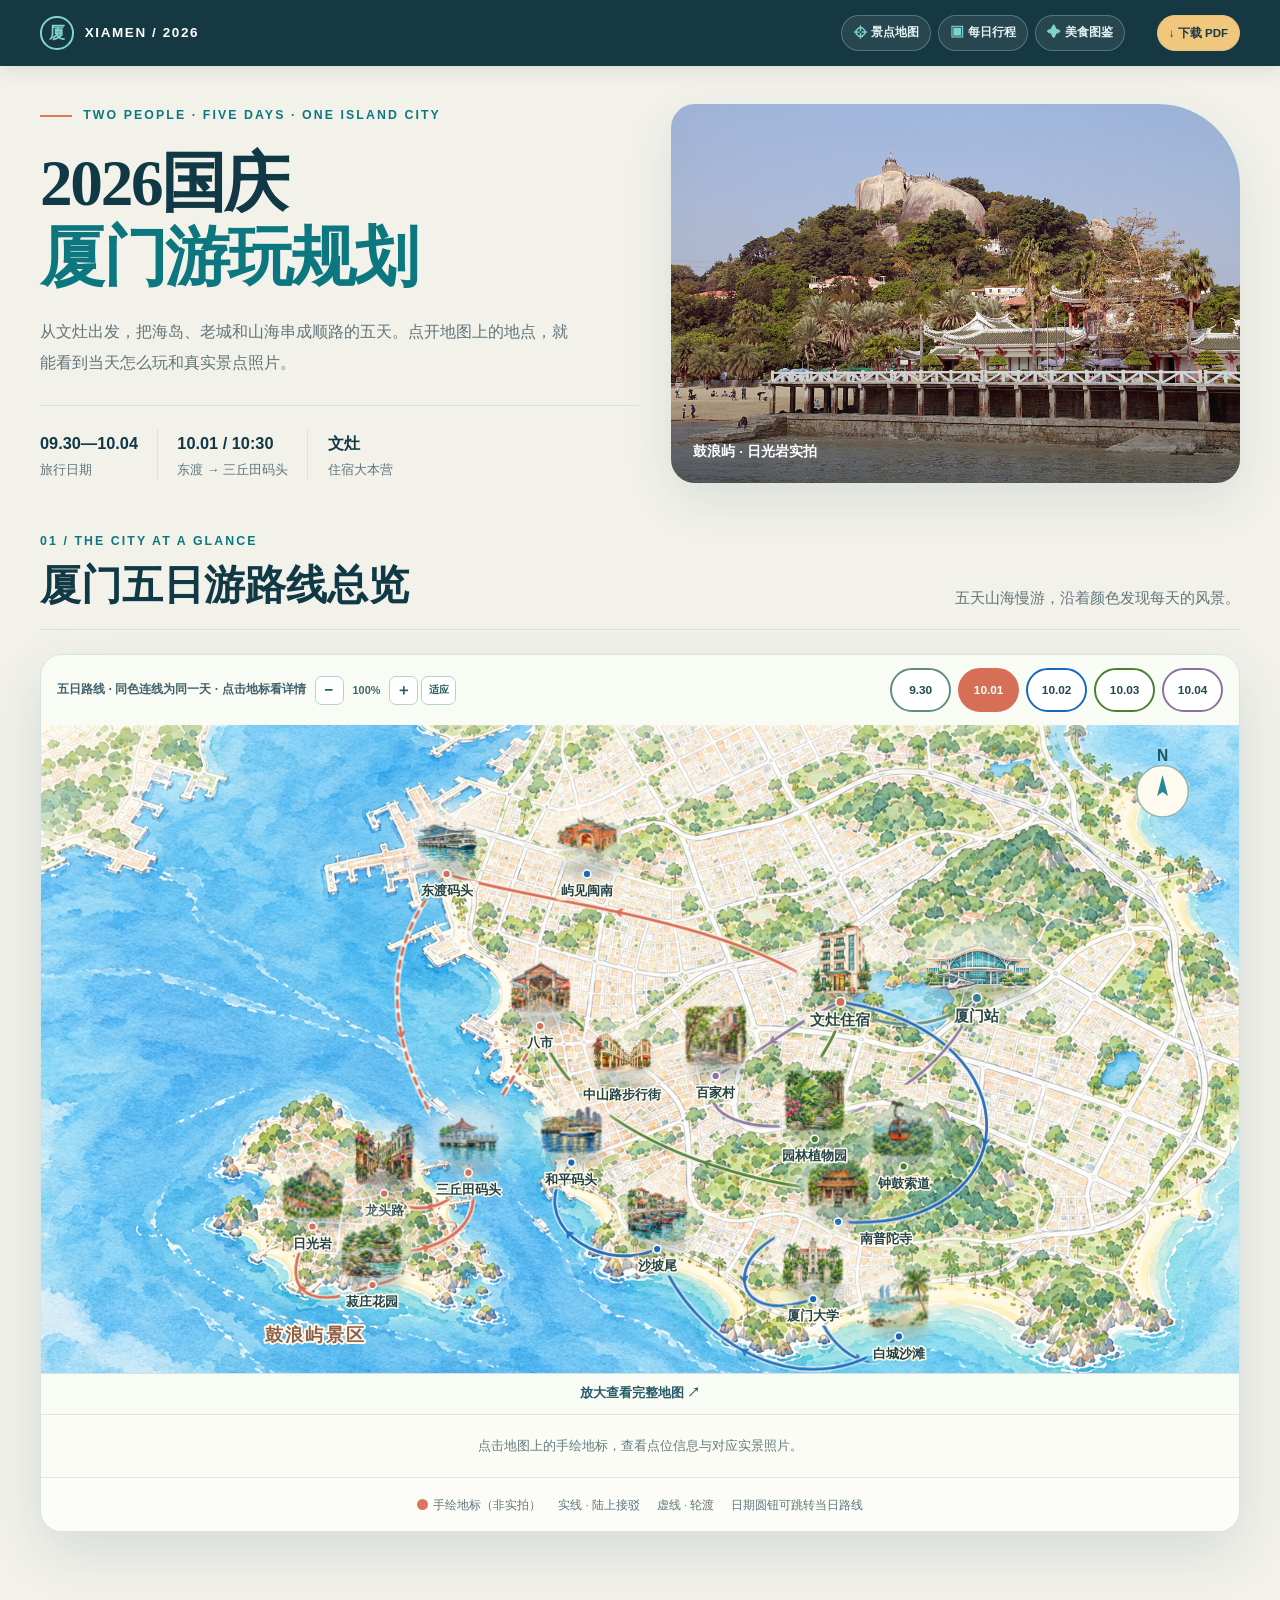
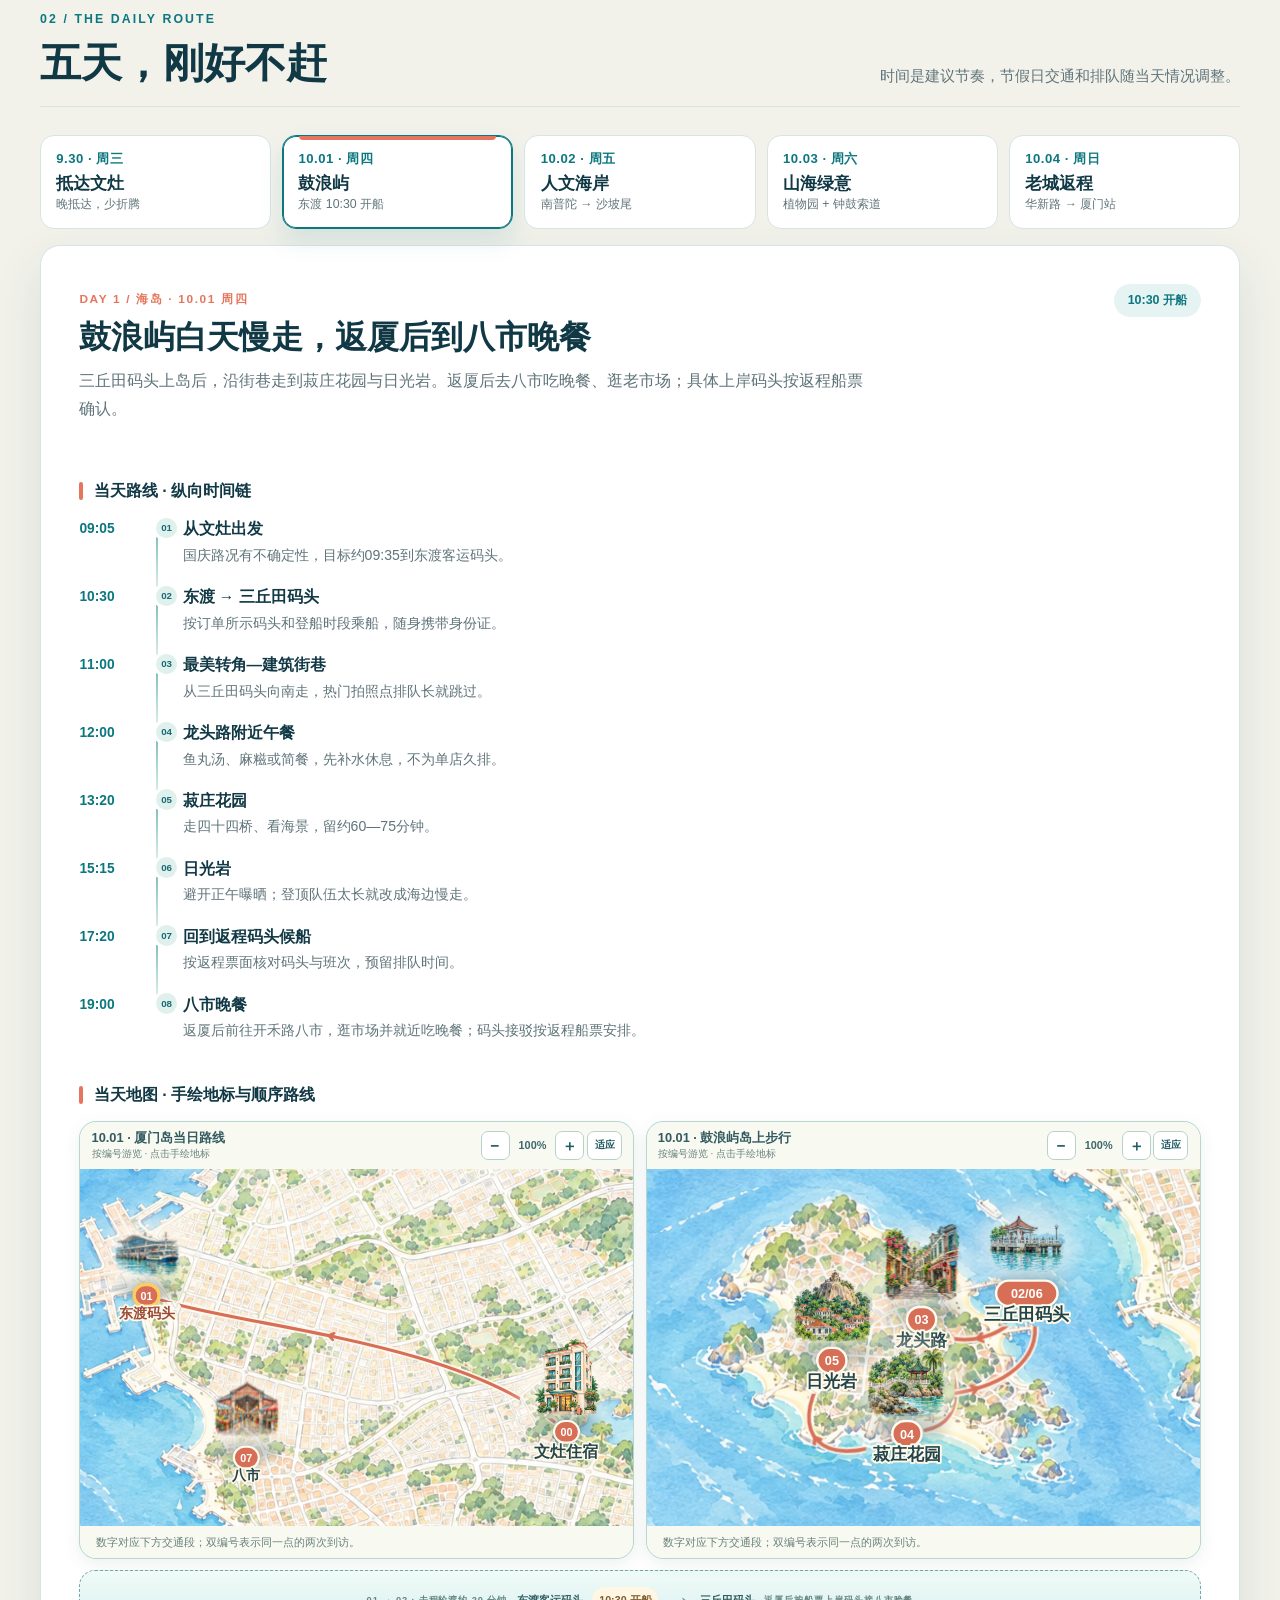
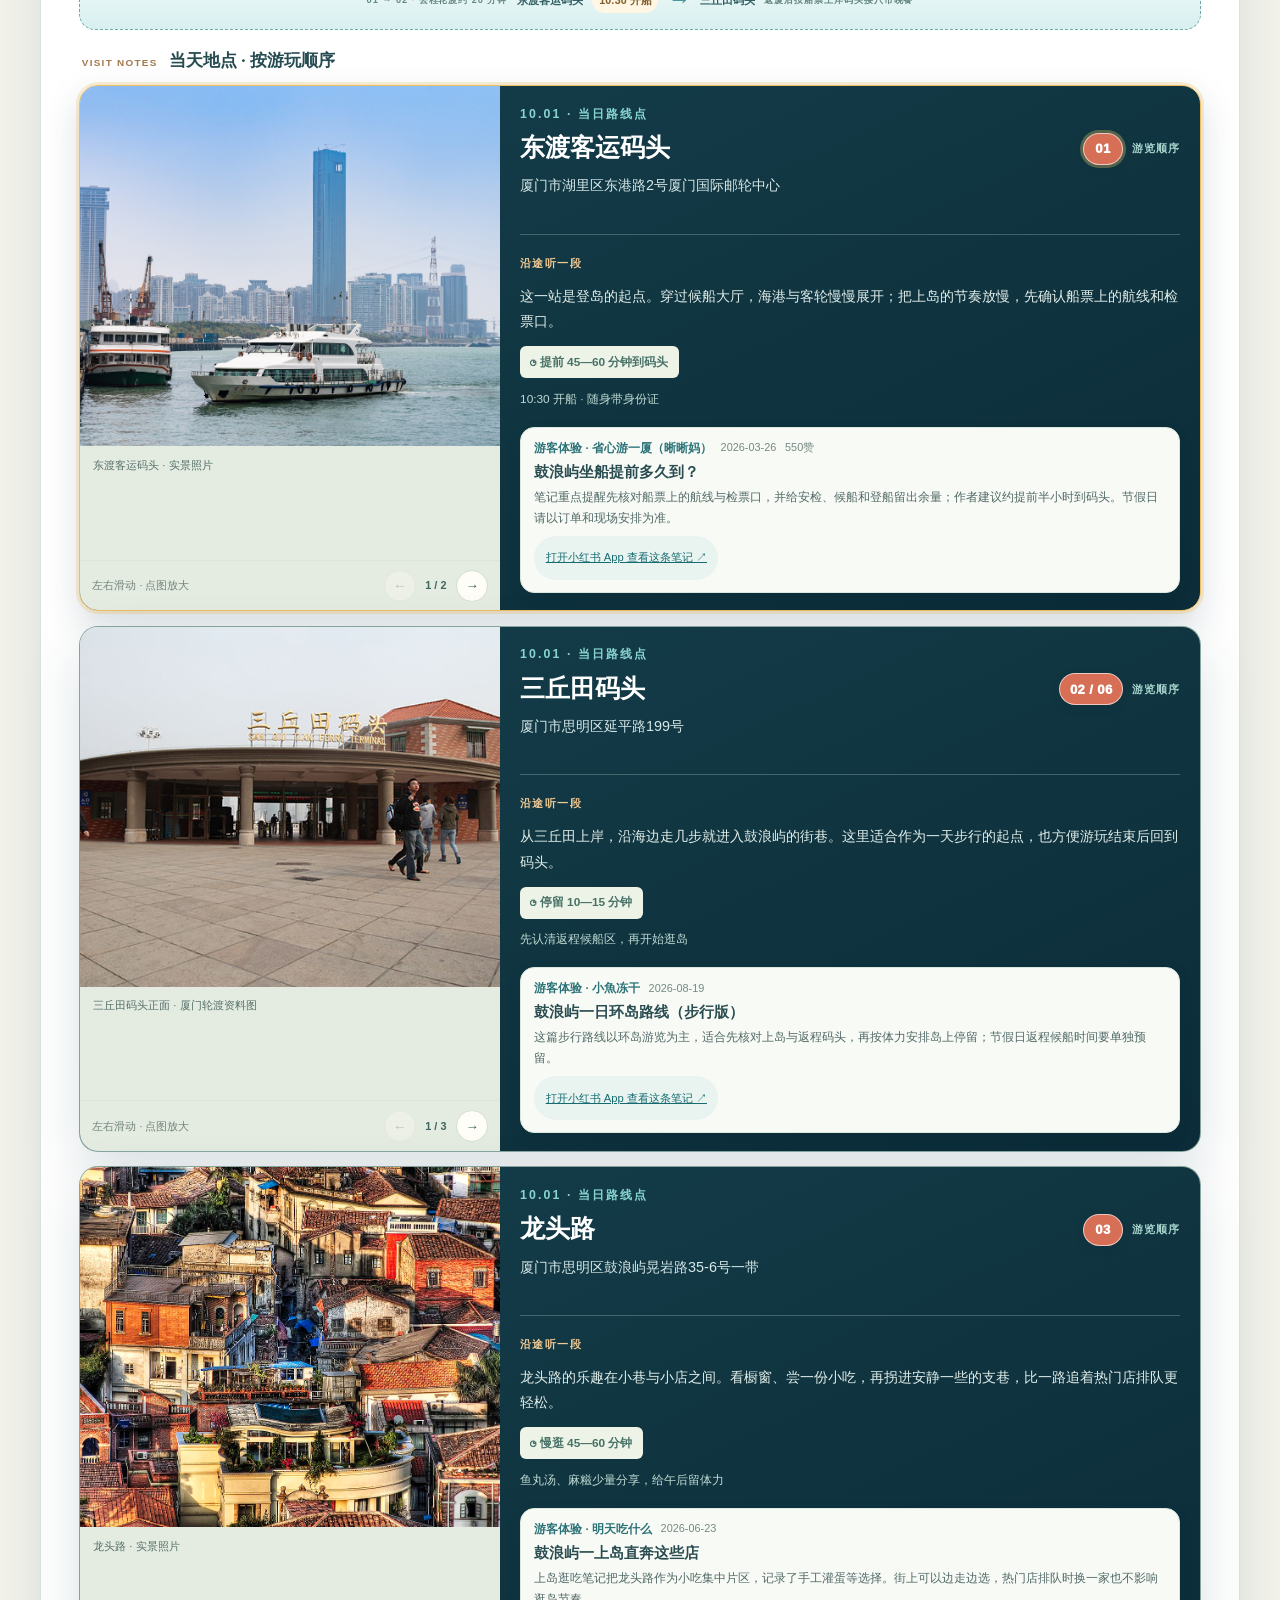
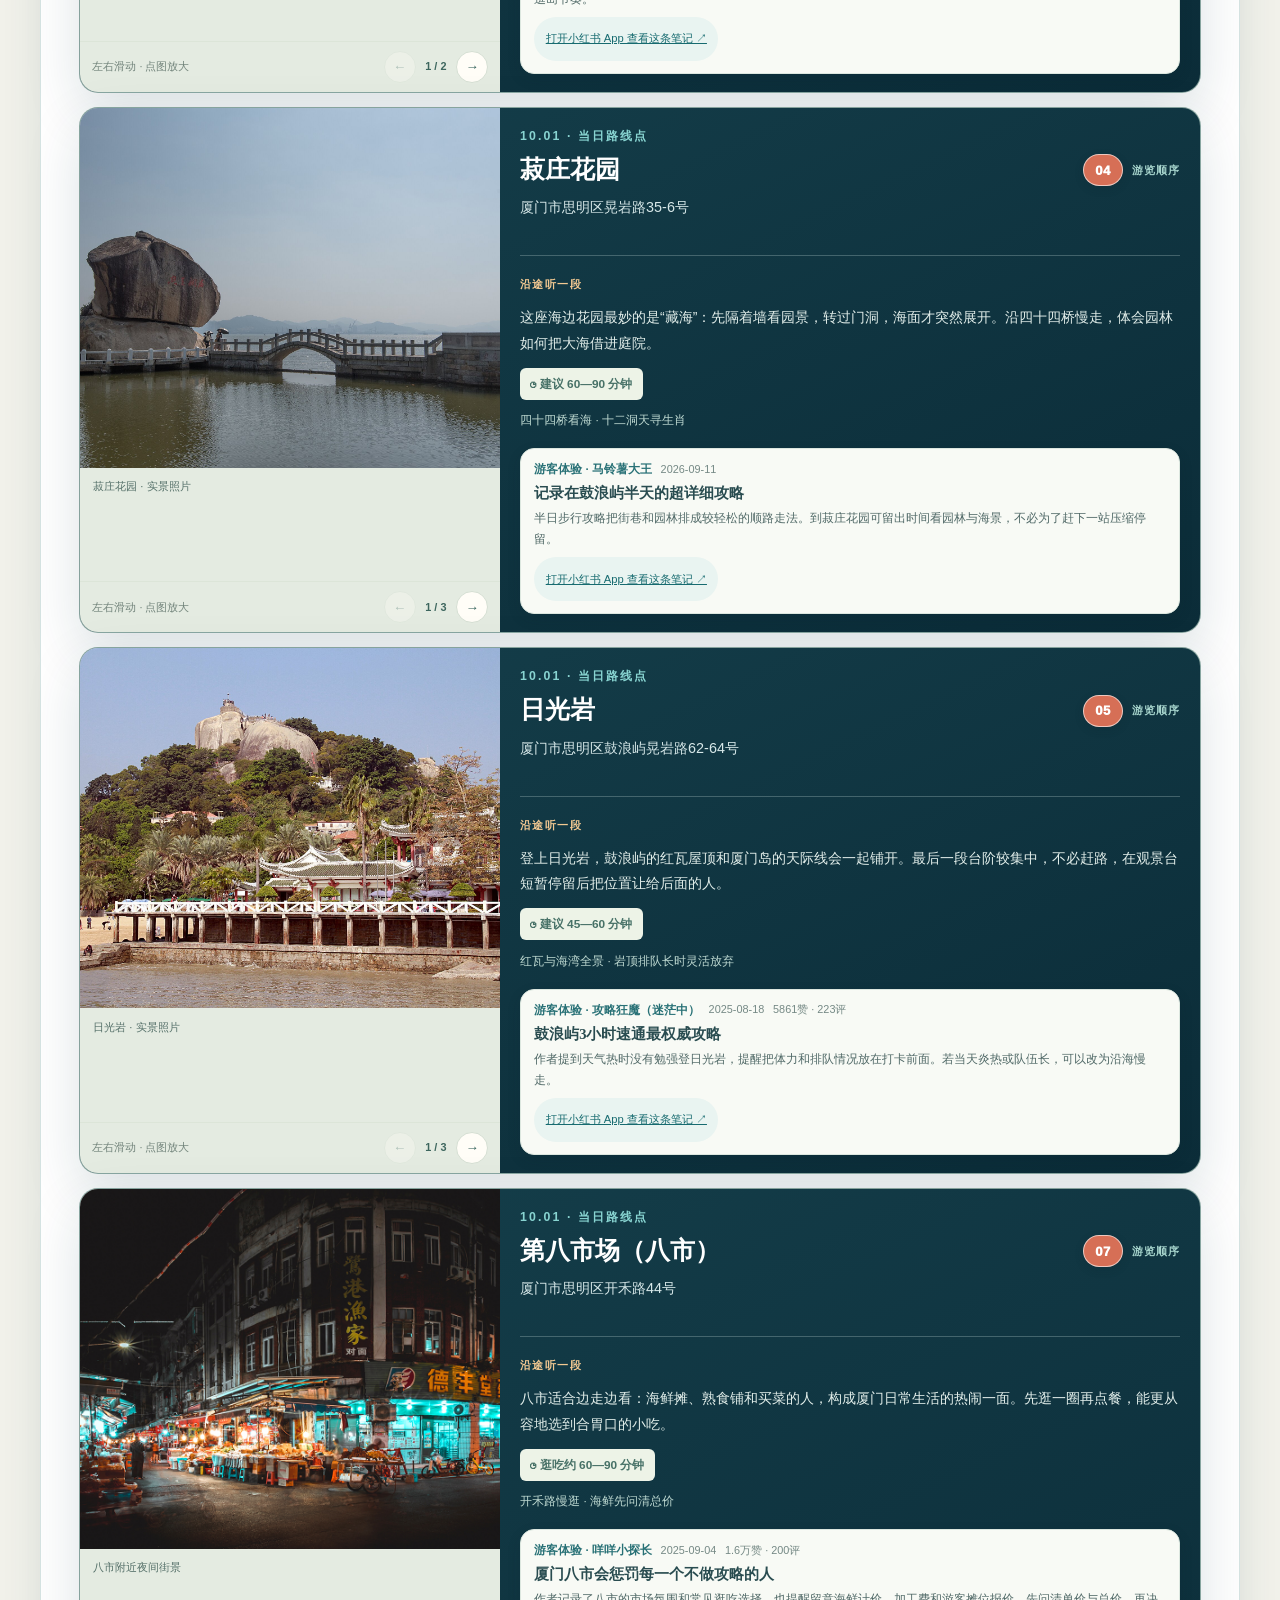
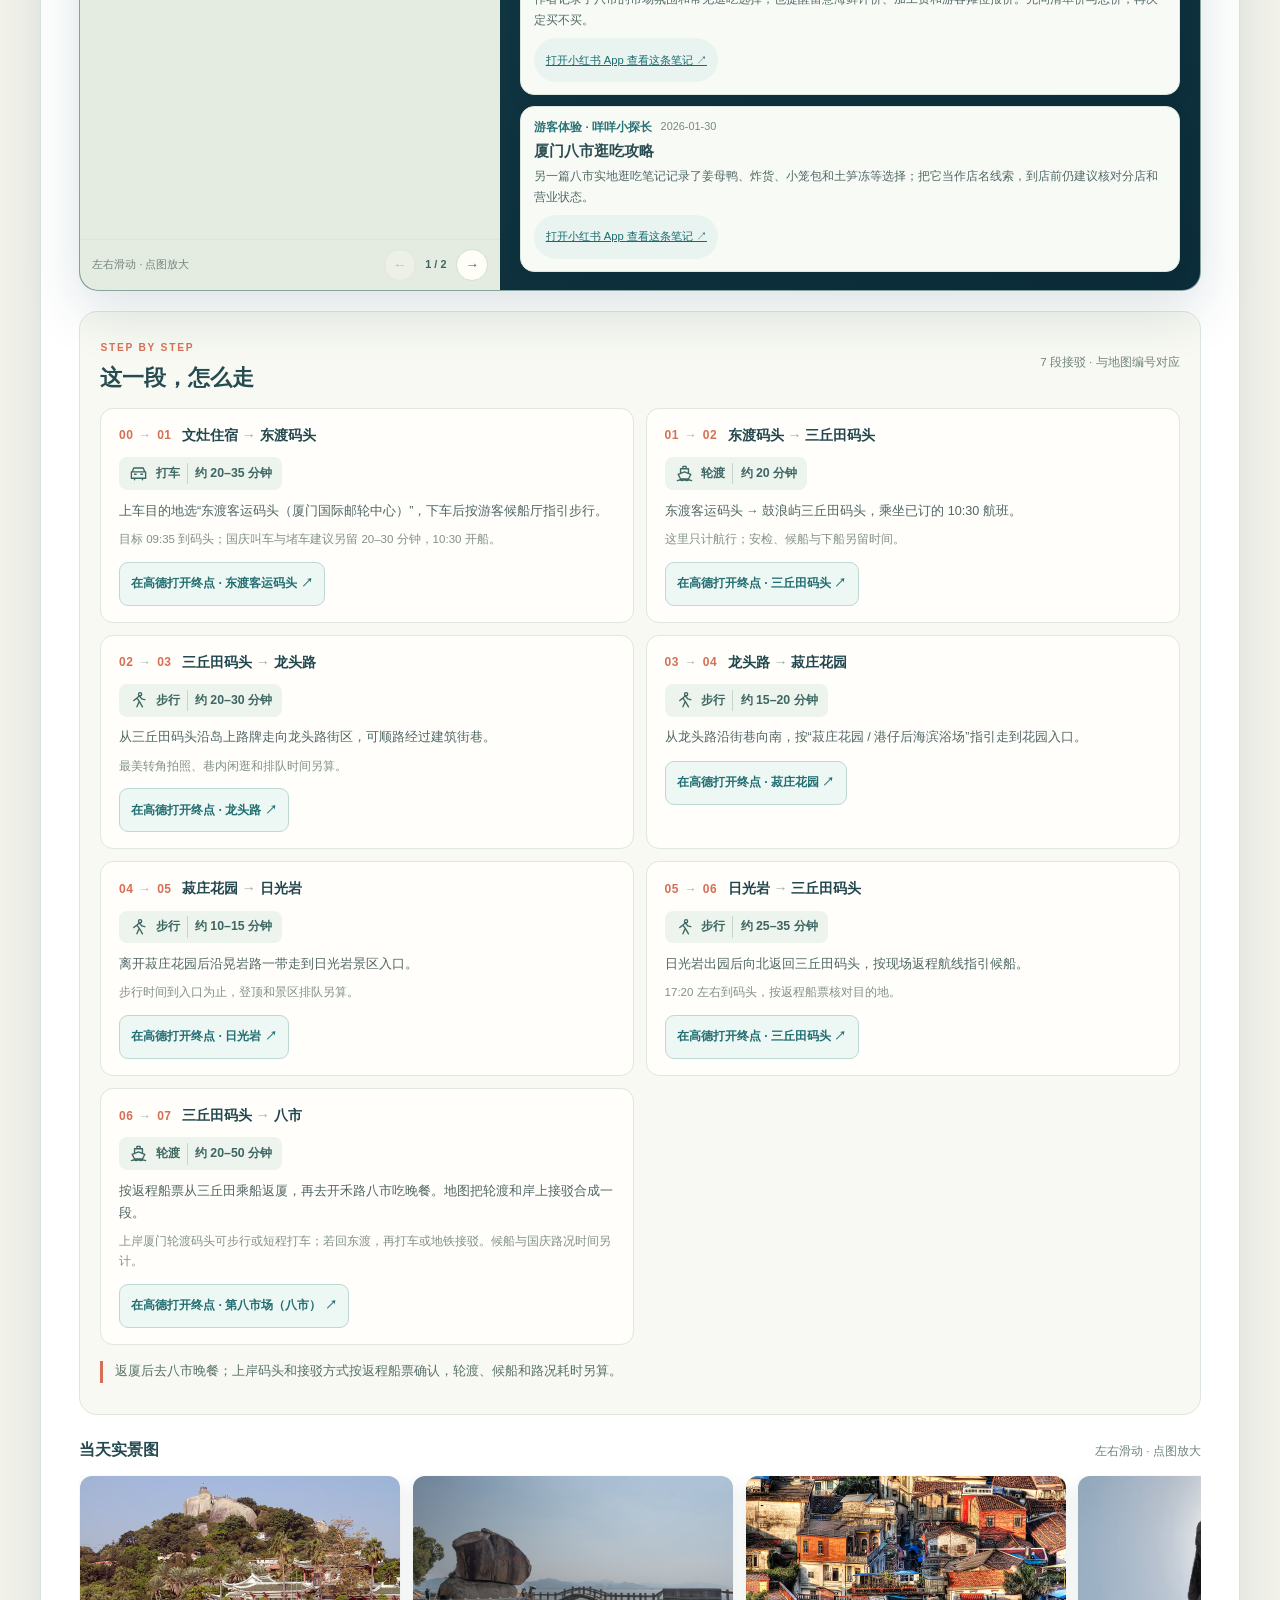
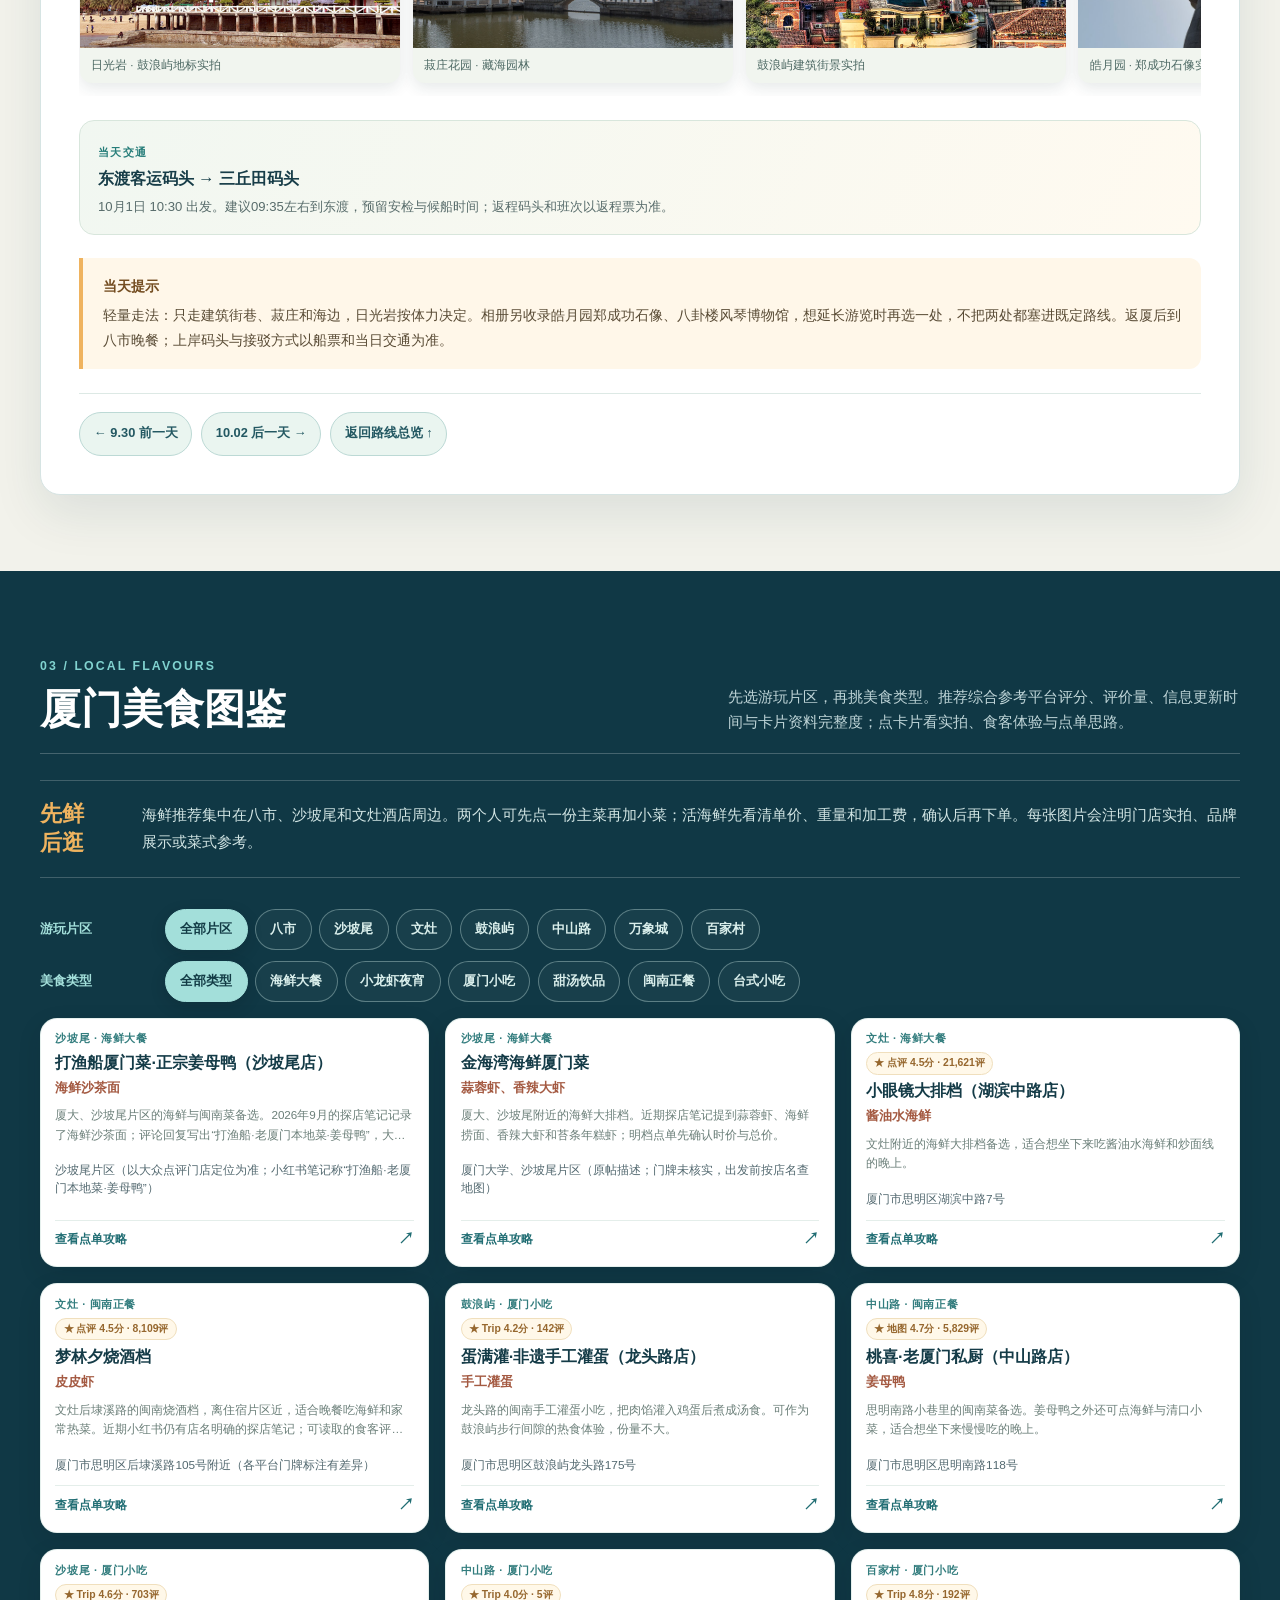
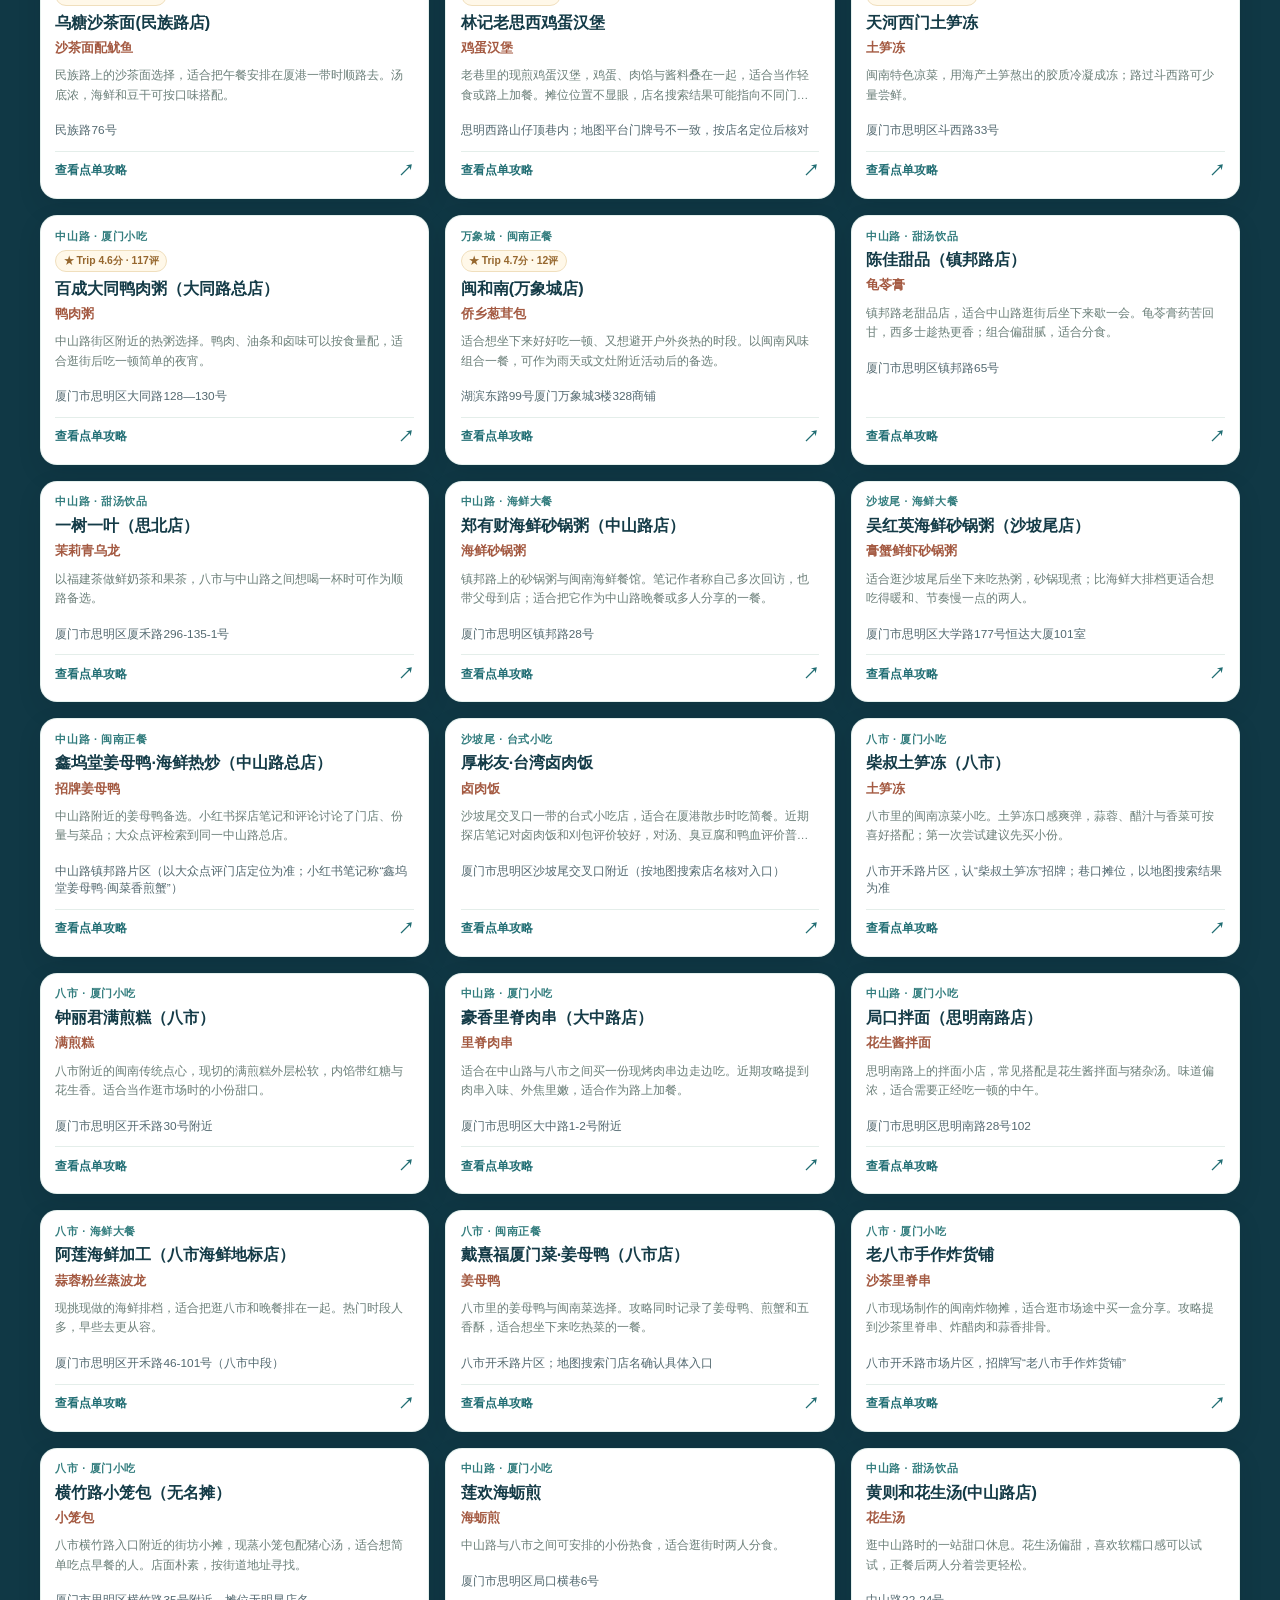
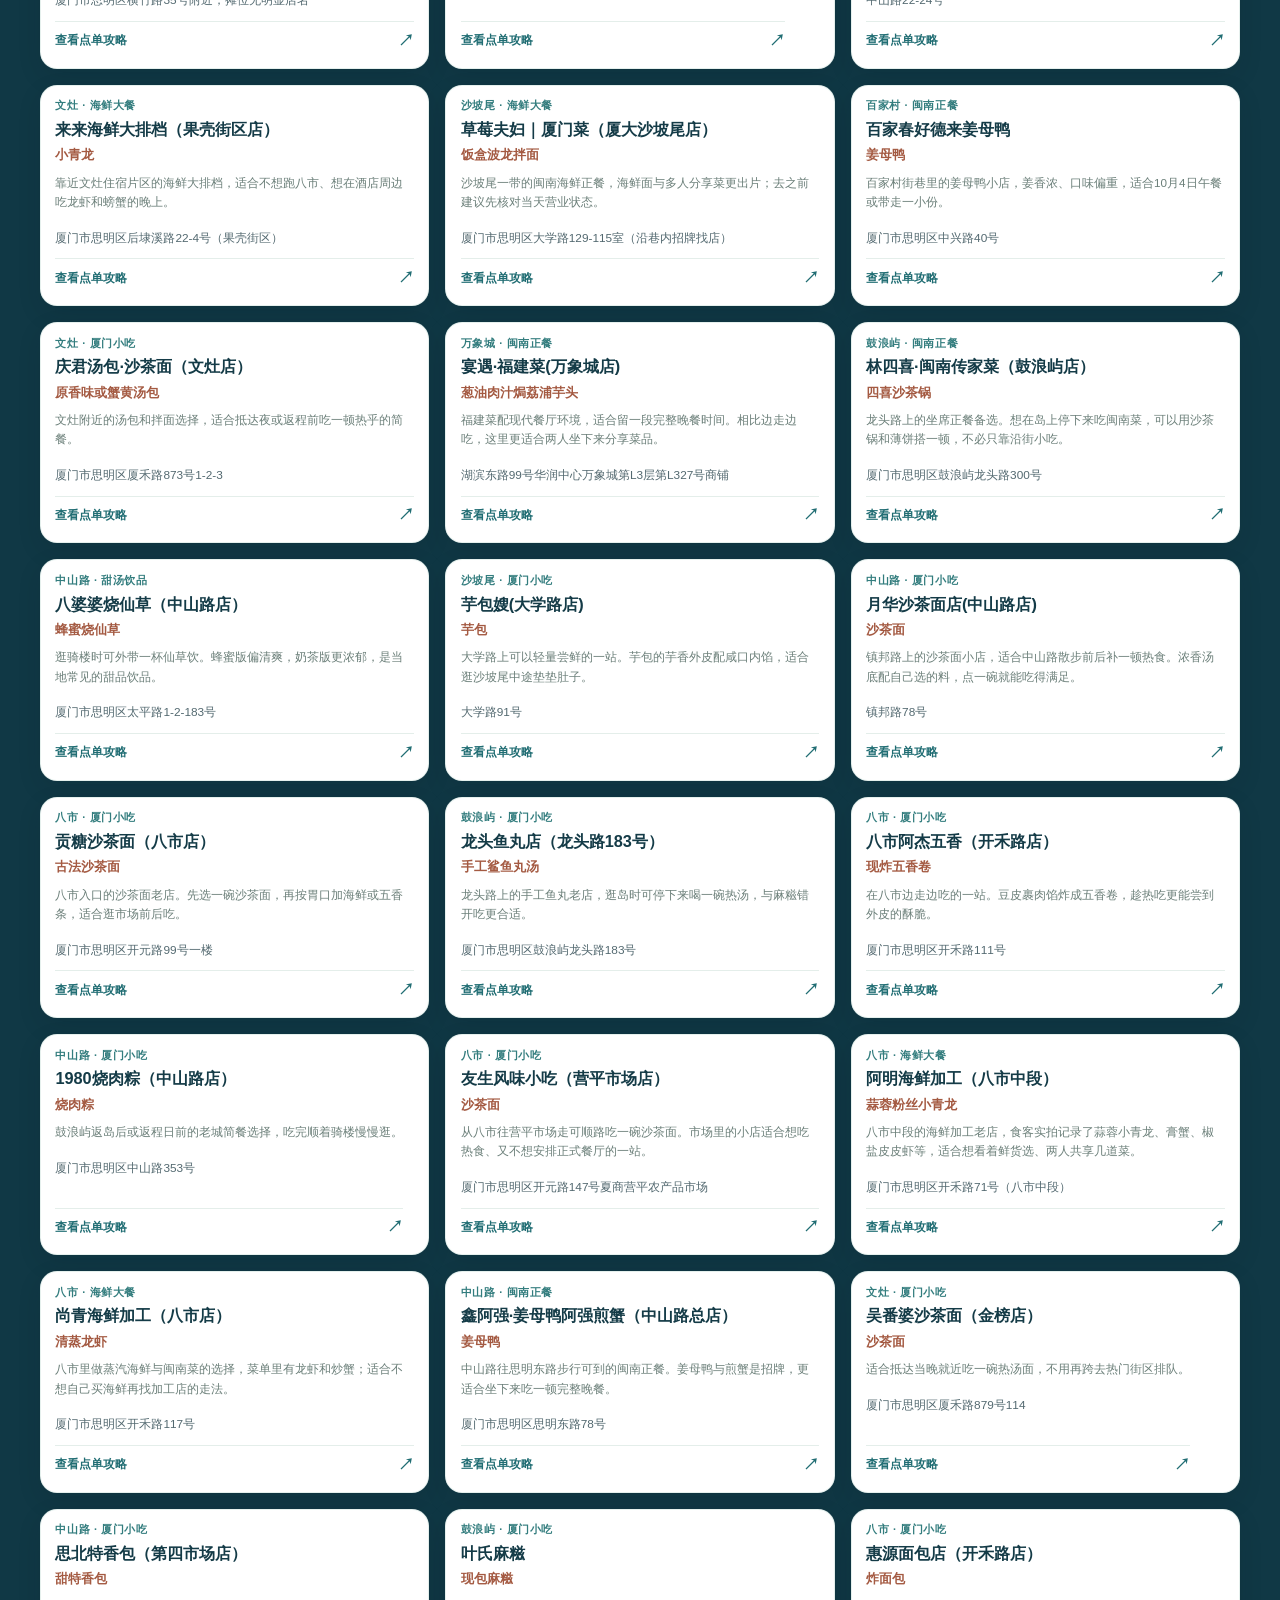
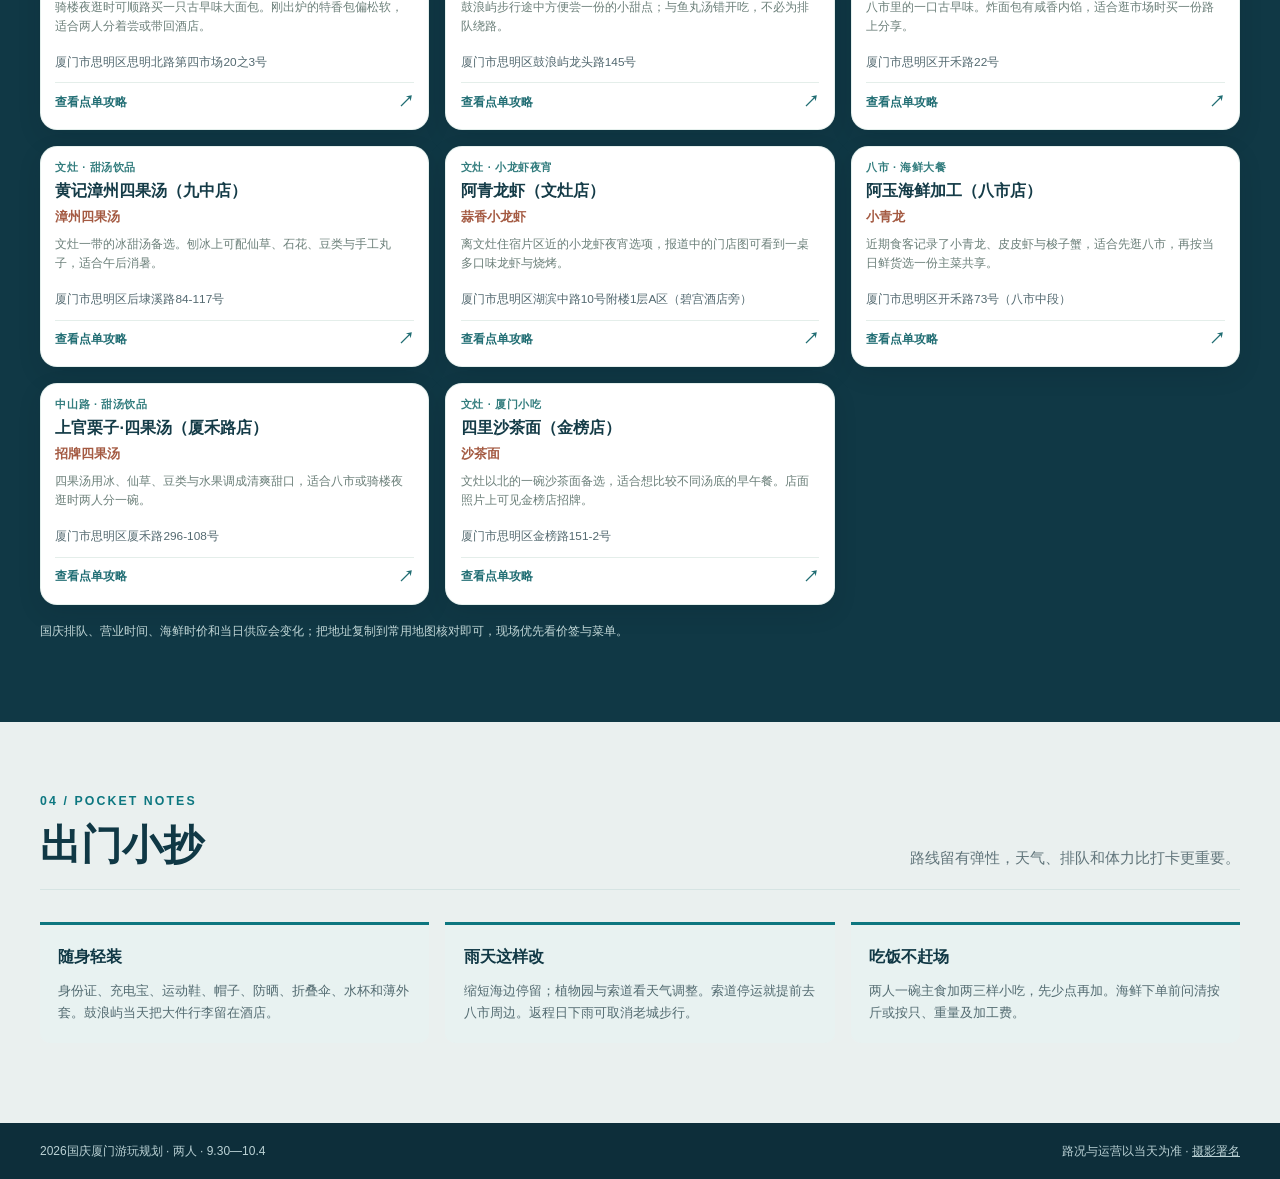
==== index.html @ ab6a04b6 "Fix daily route order and refresh Jinhaiwan photos" ====
<!doctype html>
<html lang="zh-CN">
<head>
  <meta charset="utf-8">
  <meta name="viewport" content="width=device-width, initial-scale=1">
  <meta name="color-scheme" content="only light">
  <meta name="theme-color" content="#103845">
  <meta name="description" content="2026年9月30日至10月4日，两人国庆厦门五日游图文路线。含鼓浪屿、南普陀、厦门大学、植物园、钟鼓索道、八市与美食实拍。">
  <title>2026国庆厦门游玩规划</title>
  <link rel="icon" type="image/svg+xml" href="data:image/svg+xml,%3Csvg xmlns='http://www.w3.org/2000/svg' viewBox='0 0 64 64'%3E%3Crect width='64' height='64' rx='15' fill='%23103845'/%3E%3Cpath d='M8 41q12-13 24 0t24 0M8 48q12-13 24 0t24 0' fill='none' stroke='%2375d3d0' stroke-width='5' stroke-linecap='round'/%3E%3Ccircle cx='43' cy='22' r='9' fill='%23f3ae61'/%3E%3C/svg%3E">
  <link rel="stylesheet" href="styles.css?v=20260929-light-palette1">
  <link rel="stylesheet" href="map-atlas-v2.css?v=20260929-title-order1">
    <script defer src="map-geometry.js?v=20260926-watercolor10"></script>
    <script defer src="image-path.js?v=20260926-watercolor10"></script>
    <script defer src="map-data.js?v=20260929-route-zero1"></script>
    <script defer src="map-transit.js?v=20260927-mobile-controls1"></script>
    <script defer src="place-photo-data.js?v=20260926-gallery1"></script>
    <script defer src="place-photo-additions.js?v=20260926-route5"></script>
    <script defer src="travel-enrichment.js?v=20260929-food-photos2"></script>
    <script defer src="food-details.js?v=20260929-food-ranking1"></script>
    <script defer src="food-ranking.js?v=20260929-food-ranking1"></script>
    <script defer src="app.js?v=20260929-ordered-place-cards1"></script>
    <script defer src="map-atlas-v2.js?v=20260929-route-zero1"></script>
</head>
<body>
  <a class="skip-link" href="#itinerary">跳转到行程</a>
  <header class="site-header">
    <div class="topbar wrap">
      <a class="brand" href="#top" aria-label="返回行程顶部"><span class="brand-mark">厦</span><span>XIAMEN / 2026</span></a>
      <nav aria-label="章节导航">
        <a href="#map"><span aria-hidden="true">⌖</span> 景点地图</a><a href="#itinerary"><span aria-hidden="true">▣</span> 每日行程</a><a href="#food"><span aria-hidden="true">✦</span> 美食图鉴</a>
      </nav>
      <div class="header-actions"><a class="download-button" href="assets/xiamen-itinerary-2026.pdf?v=20260927-food8" download="2026厦门五日游图文版.pdf" type="application/pdf">↓ 下载 PDF</a></div>
    </div>
  </header>

  <main id="top">
    <section class="masthead wrap" aria-labelledby="page-title">
      <div class="masthead-copy">
        <div class="eyebrow"><span class="eyebrow-line"></span> TWO PEOPLE · FIVE DAYS · ONE ISLAND CITY</div>
        <h1 id="page-title">2026国庆<br><em>厦门游玩规划</em></h1>
        <p>从文灶出发，把海岛、老城和山海串成顺路的五天。点开地图上的地点，就能看到当天怎么玩和真实景点照片。</p>
        <div class="masthead-facts" aria-label="行程概要">
          <div><strong>09.30—10.04</strong><span>旅行日期</span></div>
          <div><strong>10.01 / 10:30</strong><span>东渡 → 三丘田码头</span></div>
          <div><strong>文灶</strong><span>住宿大本营</span></div>
        </div>
      </div>
      <figure class="masthead-image">
        <img src="assets/sunlight_rock.jpg" alt="鼓浪屿日光岩与海滨建筑实拍" fetchpriority="high">
        <figcaption>鼓浪屿 · 日光岩实拍</figcaption>
      </figure>
    </section>

    <section id="map" class="map-section wrap" aria-labelledby="map-title">
        <div class="section-heading"><div><span class="section-kicker">01 / THE CITY AT A GLANCE</span><h2 id="map-title">厦门五日游路线总览</h2></div><p>五天山海慢游，沿着颜色发现每天的风景。</p></div>
        <div class="map-layout"><div class="map-panel"><div id="routeOverview" class="route-overview" aria-label="厦门五日游手绘路线图"></div><div class="map-legend" id="mapLegend" aria-label="地图图例"><span><i class="legend-dot attraction"></i>手绘地标（非实拍）</span><span>实线 · 陆上接驳</span><span>虚线 · 轮渡</span><span>日期圆钮可跳转当日路线</span></div></div></div>
        <dialog class="overview-map-dialog" id="overviewMapDialog" aria-label="放大查看厦门五日游手绘地图"><div class="overview-map-dialog-bar"><strong>厦门手绘游玩地图</strong><button type="button" id="overviewMapClose">关闭 ×</button></div><div id="overviewMapDialogLinks"></div><div class="map-zoom-controls" data-zoom-controls="overviewMapZoomCanvas" aria-label="总览地图缩放"><button type="button" data-map-zoom="out" aria-label="缩小地图">−</button><output aria-live="polite">100%</output><button type="button" data-map-zoom="in" aria-label="放大地图">＋</button><button type="button" data-map-zoom="reset">适应屏幕</button></div><div class="overview-map-zoom-canvas" id="overviewMapZoomCanvas"></div><p>双指缩放地图，单指滑动查看；点日期可跳到当天行程。</p></dialog>
    </section>

    <section id="itinerary" class="itinerary wrap" aria-labelledby="itinerary-title">
      <div class="section-heading"><div><span class="section-kicker">02 / THE DAILY ROUTE</span><h2 id="itinerary-title">五天，刚好不赶</h2></div><p>时间是建议节奏，节假日交通和排队随当天情况调整。</p></div>
      <div class="day-switcher" id="daySwitcher" role="tablist" aria-label="选择旅行日期"></div>
      <div id="dayPanels"></div>
    </section>

    <section id="food" class="food-section" aria-labelledby="food-title">
      <div class="wrap">
        <div class="section-heading section-heading-light"><div><span class="section-kicker">03 / LOCAL FLAVOURS</span><h2 id="food-title">厦门美食图鉴</h2></div><p>先选游玩片区，再挑美食类型。推荐综合参考平台评分、评价量、信息更新时间与卡片资料完整度；点卡片看实拍、食客体验与点单思路。</p></div>
        <div class="food-intro"><div class="chapter-number">先鲜<br>后逛</div><p>海鲜推荐集中在八市、沙坡尾和文灶酒店周边。两个人可先点一份主菜再加小菜；活海鲜先看清单价、重量和加工费，确认后再下单。每张图片会注明门店实拍、品牌展示或菜式参考。</p></div>
        <div id="foodFilters" class="food-filters" role="group" aria-label="筛选美食分类"></div>
        <div class="food-place-grid" id="foodPlaces"></div>
        <p class="food-note">国庆排队、营业时间、海鲜时价和当日供应会变化；把地址复制到常用地图核对即可，现场优先看价签与菜单。</p>
      </div>
    </section>

    <section id="tips" class="sources-section" aria-labelledby="tips-title">
      <div class="wrap">
        <div class="section-heading"><div><span class="section-kicker">04 / POCKET NOTES</span><h2 id="tips-title">出门小抄</h2></div><p>路线留有弹性，天气、排队和体力比打卡更重要。</p></div>
        <div class="practical-grid">
          <article><h3>随身轻装</h3><p>身份证、充电宝、运动鞋、帽子、防晒、折叠伞、水杯和薄外套。鼓浪屿当天把大件行李留在酒店。</p></article>
          <article><h3>雨天这样改</h3><p>缩短海边停留；植物园与索道看天气调整。索道停运就提前去八市周边。返程日下雨可取消老城步行。</p></article>
          <article><h3>吃饭不赶场</h3><p>两人一碗主食加两三样小吃，先少点再加。海鲜下单前问清按斤或按只、重量及加工费。</p></article>
        </div>
      </div>
    </section>
  </main>
  <dialog id="foodDialog" class="food-dialog" aria-labelledby="foodDialogTitle"><button type="button" class="photo-close food-close" aria-label="关闭美食详情">×</button><div id="foodDialogContent"></div></dialog>
  <dialog id="photoDialog" class="photo-dialog"><button type="button" class="photo-close" aria-label="关闭大图">×</button><img id="largePhoto" alt=""><p id="largeCaption"></p></dialog>
  <footer class="site-footer"><div class="wrap"><span>2026国庆厦门游玩规划 · 两人 · 9.30—10.4</span><span>路况与运营以当天为准 · <a href="credits.html">摄影署名</a></span></div></footer>
</body>
</html>
---- styles.css ----
:root{color-scheme:only light;--ink:#18333d;--navy:#103845;--teal:#0d7780;--aqua:#81d3d0;--coral:#e5765d;--gold:#efb35f;--paper:#f4f7f5;--line:#d6e4e3;--muted:#60747a;--white:#fff;--shadow:0 18px 50px rgba(16,56,69,.10)}
*{box-sizing:border-box}
html{scroll-behavior:smooth;scroll-padding-top:5.5rem}
body{margin:0;background:var(--paper);color:var(--ink);font-family:"Microsoft YaHei","PingFang SC","Noto Sans CJK SC",sans-serif;font-size:16px;line-height:1.75}
button,a{touch-action:manipulation}
a{color:inherit}
img{display:block;max-width:100%}
.wrap{width:min(1200px,calc(100% - 3rem));margin-inline:auto}
.skip-link{position:absolute;left:-9999px;top:0;z-index:100;background:white;padding:.5rem}
.skip-link:focus{left:1rem}
.site-header{position:sticky;top:0;z-index:30;background:rgba(16,56,69,.96);backdrop-filter:blur(16px);color:white;box-shadow:0 2px 20px rgba(11,41,49,.12)}
.topbar{min-height:74px;display:flex;align-items:center;gap:2rem;justify-content:space-between}
.brand{display:flex;align-items:center;gap:.7rem;text-decoration:none;font-weight:800;letter-spacing:.12em;font-size:.84rem;white-space:nowrap}
.brand-mark{display:grid;place-items:center;width:2.1rem;height:2.1rem;border:2px solid var(--aqua);border-radius:50%;color:var(--aqua);font-size:1rem;letter-spacing:0}
.site-header nav{display:flex;align-items:center;gap:1.8rem;margin-left:auto}
.site-header nav a{text-decoration:none;color:#e4f4f2;font-size:.9rem;font-weight:650}
.site-header nav a:hover,.site-header nav a:focus-visible{color:var(--gold)}
.print-button{border:1px solid rgba(255,255,255,.55);border-radius:99px;padding:.58rem 1rem;background:transparent;color:white;font:inherit;font-size:.85rem;cursor:pointer;white-space:nowrap}
.print-button:hover,.print-button:focus-visible{background:var(--aqua);color:var(--navy);border-color:var(--aqua)}
.header-actions{display:flex;gap:.5rem;align-items:center}.header-actions a{text-decoration:none}

/* Clear, thumb-sized section navigation and the local PDF download. */
.site-header nav{gap:.45rem}
.site-header nav a{display:inline-flex;align-items:center;justify-content:center;gap:.25rem;min-height:44px;padding:.5rem .9rem;border:1px solid rgba(209,239,231,.28);border-radius:999px;background:rgba(255,255,255,.07);font-size:.9rem;font-weight:800;transition:background .18s,border-color .18s,transform .18s}
.site-header nav a:hover,.site-header nav a:focus-visible{background:rgba(129,211,208,.2);border-color:var(--aqua);color:#fff;transform:translateY(-1px)}
.site-header nav a span{font-size:1rem;color:var(--aqua)}
.download-button{display:inline-flex;align-items:center;justify-content:center;min-height:44px;padding:.55rem 1rem;border:1px solid #e7c17f;border-radius:999px;background:#f1c77e;color:#173845;font-size:.82rem;font-weight:900;white-space:nowrap;text-decoration:none;box-shadow:0 3px 10px rgba(5,30,36,.15)}
.download-button:hover,.download-button:focus-visible{background:#ffe0a9;color:#173845}
.day-bottom-nav{display:flex;flex-wrap:wrap;gap:.55rem;margin-top:1.45rem;padding-top:1.15rem;border-top:1px solid #dde9e5}
.day-bottom-nav button,.day-bottom-nav a{display:inline-flex;align-items:center;justify-content:center;min-height:44px;padding:.55rem .85rem;border:1px solid #bcd9d5;border-radius:999px;background:#eaf5f0;color:#235862;font:800 .8rem "Microsoft YaHei","PingFang SC",sans-serif;text-decoration:none;cursor:pointer}
.day-bottom-nav button:hover,.day-bottom-nav a:hover,.day-bottom-nav button:focus-visible,.day-bottom-nav a:focus-visible{background:#1c727a;color:#fff;border-color:#1c727a}
#map,#itinerary,.day-switcher{scroll-margin-top:7rem}
@media(max-width:720px){.topbar{gap:.5rem;padding-block:.55rem}.site-header nav{display:grid;grid-template-columns:repeat(3,minmax(0,1fr));order:3;width:100%;gap:.45rem;padding-top:.35rem;margin-left:0;overflow:visible}.site-header nav a{min-width:0;min-height:46px;padding:.45rem .2rem;font-size:.79rem;white-space:nowrap}.site-header nav a span{font-size:.9rem}.brand{font-size:.7rem}.download-button{min-height:38px;padding:.35rem .7rem;font-size:.73rem}.day-bottom-nav{display:grid;grid-template-columns:repeat(2,minmax(0,1fr))}.day-bottom-nav button,.day-bottom-nav a{font-size:.73rem;padding:.45rem .25rem}#map,#itinerary,.day-switcher{scroll-margin-top:7.7rem}}
@media print{.day-bottom-nav{display:none!important}}
.masthead{display:grid;grid-template-columns:1fr .95fr;gap:3rem;align-items:stretch;padding-block:3.3rem 3.7rem}
.masthead-copy{display:flex;flex-direction:column;justify-content:center}
.eyebrow,.section-kicker{color:var(--teal);font-size:.77rem;font-weight:800;letter-spacing:.17em;text-transform:uppercase}
.eyebrow{display:flex;align-items:center;gap:.7rem}
.eyebrow-line{width:2rem;height:2px;background:var(--coral)}
h1,h2,h3,p,figure{margin-top:0}
h1,h2{font-family:"Noto Serif CJK SC","Source Han Serif SC","Songti SC","SimSun",serif;font-weight:800}
h1{font-size:clamp(2.6rem,5.1vw,5rem);letter-spacing:-.035em;line-height:1.14;margin:1.2rem 0 1.3rem;color:var(--navy)}
h1 em{font-style:normal;color:var(--teal)}
.masthead-copy>p{color:var(--muted);max-width:33rem;font-size:1.04rem;line-height:1.9;margin-bottom:1.7rem}
.masthead-facts{display:flex;border-top:1px solid var(--line);padding-top:1.4rem;gap:0}
.masthead-facts>div{display:flex;flex-direction:column;gap:.1rem;min-width:0;padding-inline:1.2rem;border-left:1px solid var(--line)}
.masthead-facts>div:first-child{padding-left:0;border-left:0}
.masthead-facts strong{font-size:1.02rem;color:var(--navy);white-space:nowrap}
.masthead-facts span{font-size:.8rem;color:var(--muted)}
.masthead-image{position:relative;min-height:380px;margin:0;overflow:hidden;border-radius:20px 90px 20px 20px;box-shadow:var(--shadow)}
.masthead-image img{width:100%;height:100%;object-fit:cover}
.masthead-image:after{content:"";position:absolute;inset:55% 0 0;background:linear-gradient(transparent,rgba(7,29,38,.5))}
.masthead-image figcaption{position:absolute;bottom:1.2rem;left:1.4rem;z-index:1;color:white;font-weight:700;font-size:.85rem}
.itinerary{padding-bottom:5rem}
.section-heading{display:flex;justify-content:space-between;align-items:end;gap:2rem;margin-bottom:1.55rem;border-bottom:1px solid var(--line);padding-bottom:1.1rem}
.section-heading h2{font-size:clamp(1.9rem,3.2vw,2.8rem);line-height:1.25;margin:.35rem 0 0;color:var(--navy)}
.section-heading>p{max-width:32rem;color:var(--muted);font-size:.92rem;line-height:1.7;margin:0}
.day-switcher{display:grid;grid-template-columns:repeat(5,1fr);gap:.7rem;margin:1.7rem 0 1rem}
.day-tab{position:relative;text-align:left;padding:1.1rem 1.05rem;border:1px solid var(--line);border-radius:14px;background:#fff;color:var(--ink);cursor:pointer;min-height:112px;transition:transform .2s,border-color .2s,box-shadow .2s}
.day-tab:hover{transform:translateY(-3px);box-shadow:0 10px 24px rgba(16,56,69,.11)}
.day-tab[aria-selected="true"]{border-color:var(--teal);box-shadow:inset 0 0 0 1px var(--teal),0 12px 24px rgba(13,119,128,.12)}
.day-tab[aria-selected="true"]:before{content:"";position:absolute;left:1rem;right:1rem;top:0;height:4px;border-radius:0 0 6px 6px;background:var(--coral)}
.tab-date{display:block;color:var(--teal);font-size:.82rem;font-weight:800;letter-spacing:.04em}
.tab-title{display:block;font-size:1.04rem;font-weight:800;color:var(--navy);margin:.3rem 0 .05rem}
.tab-detail{display:block;color:var(--muted);font-size:.77rem;line-height:1.45}
.day-pane{display:none;background:white;border:1px solid var(--line);border-radius:22px;box-shadow:var(--shadow);padding:clamp(1.3rem,3vw,2.7rem);animation:fadeIn .25s ease}
.day-pane.active{display:block}
@keyframes fadeIn{from{opacity:.3;transform:translateY(6px)}to{opacity:1;transform:none}}
.day-header{display:flex;align-items:flex-start;justify-content:space-between;gap:1rem;margin-bottom:1.65rem}
.day-header small{color:var(--coral);font-weight:850;letter-spacing:.14em;font-size:.74rem}
.day-header h3{font-family:"Noto Serif CJK SC","Source Han Serif SC","Songti SC","SimSun",serif;color:var(--navy);font-size:clamp(1.5rem,2.5vw,2.3rem);line-height:1.35;margin:.25rem 0 .5rem}
.day-header p{color:var(--muted);margin:0;max-width:49rem}
.day-badge{white-space:nowrap;background:#e5f4f2;color:var(--teal);border-radius:999px;padding:.35rem .85rem;font-size:.78rem;font-weight:800}
.mini-heading{display:flex;align-items:center;gap:.65rem;color:var(--navy);font-size:1rem;font-weight:800;margin:1.7rem 0 .8rem}
.mini-heading:before{content:"";width:4px;height:18px;background:var(--coral);border-radius:3px}
.route-shell{overflow:auto;border-radius:16px;background:#eaf4f4;border:1px solid #d2e8e6;padding:1.3rem 1rem .95rem;scrollbar-color:#80b9b7 transparent}
.route-track{display:flex;align-items:stretch;min-width:0}
.route-stop{position:relative;flex:1;min-width:130px;min-height:126px;background:#fff;border:1px solid #cee0df;border-radius:12px;padding:.7rem .75rem .75rem;box-shadow:0 6px 14px rgba(16,56,69,.05)}
.route-stop:first-child{border-color:var(--teal)}
.route-stop:last-child{border-color:var(--coral)}
.route-index{display:inline-grid;place-items:center;width:1.7rem;height:1.7rem;background:var(--navy);color:white;border-radius:7px;font-size:.75rem;font-weight:800}
.route-stop:first-child .route-index{background:var(--teal)}
.route-stop:last-child .route-index{background:var(--coral)}
.route-time{float:right;color:var(--teal);font-size:.78rem;font-weight:800;margin-top:.2rem}
.route-place{display:block;color:var(--navy);font-weight:850;font-size:.96rem;line-height:1.3;margin:.65rem 0 .25rem;white-space:normal}
.route-hint{display:block;color:var(--muted);font-size:.73rem;line-height:1.4;white-space:normal}
.route-leg{display:flex;flex-direction:column;justify-content:center;align-items:center;min-width:50px;color:var(--teal)}
.route-leg span{display:block;white-space:nowrap;background:#d7ebe9;border-radius:99px;padding:.12rem .4rem;font-size:.71rem;font-weight:750}
.route-leg b{height:2px;width:100%;position:relative;margin:.8rem 0;background:var(--teal)}
.route-leg b:after{content:"";position:absolute;right:0;top:-4px;border-left:7px solid var(--teal);border-top:5px solid transparent;border-bottom:5px solid transparent}
.route-scroll-tip{margin:.55rem .2rem 0;color:var(--muted);font-size:.73rem}
.day-grid{display:grid;grid-template-columns:minmax(0,1.1fr) minmax(280px,.9fr);gap:2rem;margin-top:1.25rem}
.schedule{list-style:none;margin:0;padding:0}
.schedule li{display:grid;grid-template-columns:58px 1fr;gap:.8rem;position:relative;padding:0 0 1.22rem}
.schedule li:not(:last-child):before{content:"";position:absolute;left:59px;top:18px;bottom:-2px;width:1px;background:#c0dedb}
.schedule time{color:var(--teal);font-weight:850;font-size:.86rem;line-height:1.5}
.schedule-body{padding-left:.95rem;border-left:4px solid var(--teal)}
.schedule strong{display:block;color:var(--navy);font-size:.98rem;line-height:1.45}
.schedule p{margin:.2rem 0 0;color:var(--muted);font-size:.96rem;line-height:1.7}
.day-note{margin-top:1.45rem;background:#fff7e9;border-left:4px solid var(--gold);border-radius:0 12px 12px 0;padding:1rem 1.2rem;color:#594b35;font-size:.9rem}
.day-note strong{color:#744d21}
.day-note p{margin:.25rem 0 0}
.food-section{background:var(--navy);color:white;padding:5rem 0}
.section-heading-light{border-color:rgba(255,255,255,.22)}
.section-heading-light .section-kicker{color:var(--aqua)}
.section-heading-light h2{color:white}
.section-heading-light>p{color:#bfd5d8}
.food-gallery{display:grid;grid-template-columns:1.35fr 1fr 1fr 1fr;gap:.7rem;margin:1.5rem 0}
.food-gallery figure{position:relative;aspect-ratio:4/5;overflow:hidden;margin:0;border-radius:13px;background:#315562}
.food-gallery figure:first-child{aspect-ratio:auto}
.food-gallery img{width:100%;height:100%;object-fit:cover;transition:transform .45s}
.food-gallery figure:hover img{transform:scale(1.05)}
.food-gallery figcaption{position:absolute;inset:auto 0 0;padding:1.8rem .8rem .7rem;background:linear-gradient(transparent,rgba(1,19,26,.8));font-weight:800;font-size:.92rem}
.food-gallery figcaption span{display:block;font-size:.7rem;font-weight:500;color:#d3e8e9}
.food-intro{display:flex;gap:1.5rem;align-items:center;border-top:1px solid rgba(255,255,255,.2);border-bottom:1px solid rgba(255,255,255,.2);padding:1.2rem 0;margin:1.6rem 0 1.8rem}
.chapter-number{min-width:5.2rem;font-family:"Songti SC",serif;font-size:1.35rem;font-weight:800;color:var(--gold);line-height:1.35}
.food-intro p{margin:0;color:#d2e5e4;font-size:.96rem}
.food-place-grid{display:grid;grid-template-columns:repeat(4,1fr);gap:.7rem}
.food-place{min-height:184px;background:#204a56;border:1px solid rgba(255,255,255,.1);border-radius:12px;padding:1.1rem;display:flex;flex-direction:column}
.food-place .area{font-size:.7rem;letter-spacing:.12em;color:var(--aqua);font-weight:900}
.food-place h3{color:white;font-size:1.05rem;line-height:1.4;margin:.5rem 0 .2rem}
.food-place p{color:#cfdfdf;font-size:.92rem;margin:0 0 .5rem;line-height:1.6}
.food-place .address{margin-top:auto;color:var(--gold);font-size:.75rem}
.food-note{margin:1rem 0 0;color:#c3d8d8;font-size:.78rem}
.transport-section{padding-block:5rem}
.transport-cards{display:grid;grid-template-columns:1fr 1fr 1.15fr;gap:.8rem}
.transport-card{background:white;border:1px solid var(--line);border-radius:14px;padding:1.3rem 1.4rem;box-shadow:0 8px 24px rgba(16,56,69,.05)}
.card-overline{color:var(--teal);font-size:.73rem;letter-spacing:.1em;font-weight:850}
.transport-card h3{font-size:1.4rem;color:var(--navy);margin:.25rem 0 .5rem}
.transport-card p{font-size:.87rem;color:var(--muted);margin:0}
.transport-card small{color:var(--muted);font-size:.75rem;line-height:1.6;display:block;margin-top:.7rem}
.time-pair{display:flex;align-items:center;gap:.6rem;color:var(--navy)}
.time-pair strong{font-size:1.55rem;line-height:1.3}
.time-pair span{color:var(--coral)}
.ticket-grid{display:grid;grid-template-columns:1fr 1fr;gap:1rem;margin-top:1rem}
.ticket{background:white;border:1px solid var(--line);border-radius:14px;padding:.8rem;margin:0;overflow:hidden}
.ticket img{width:100%;height:auto;object-fit:contain;border-radius:8px}
.ticket figcaption{text-align:center;color:var(--muted);font-size:.78rem;padding:.5rem 0 .1rem}
.practical-grid{display:grid;grid-template-columns:repeat(3,1fr);gap:1rem;margin-top:2rem}
.practical-grid article{border-top:3px solid var(--teal);background:#e8f2f1;padding:1.15rem;border-radius:0 0 10px 10px}
.practical-grid h3{color:var(--navy);margin:0 0 .55rem;font-size:1rem}
.practical-grid p{margin:0;color:#536b71;font-size:.82rem;line-height:1.7}
.sources-section{background:#eaf0ef;padding:4rem 0 5rem}
.source-columns{display:grid;grid-template-columns:.85fr 1.15fr;gap:2rem}
.source-columns h3{color:var(--navy);font-size:1.13rem;border-left:4px solid var(--coral);padding-left:.7rem}
.source-columns ul,.image-credits ul{list-style:none;padding:0;margin:0}
.source-columns li,.image-credits li{border-bottom:1px solid #cfdddd;padding:.75rem 0;font-size:.83rem;line-height:1.55}
.source-columns li a,.image-credits a{color:#075f6a;text-decoration-thickness:1px;text-underline-offset:3px;font-weight:700}
.source-columns li span{display:block;color:var(--muted);font-size:.75rem;margin-top:.1rem}
.source-caveat{color:var(--muted);font-size:.75rem;line-height:1.65}
.image-credits{margin-top:1.3rem;background:white;border-radius:10px;padding:1rem 1.2rem}
.image-credits summary{cursor:pointer;color:var(--navy);font-weight:800}
.image-credits ul{display:grid;grid-template-columns:1fr 1fr;gap:0 1rem;margin-top:.5rem}
.site-footer{background:#0d2e3a;color:#bbd2d5;padding:1.1rem 0;font-size:.75rem}
.site-footer .wrap{display:flex;justify-content:space-between;gap:1rem}
:focus-visible{outline:3px solid var(--coral);outline-offset:3px}
.photo-dialog{border:0;border-radius:16px;padding:1rem;background:#0e2933;color:white;max-width:min(94vw,1400px);max-height:94vh;overflow:auto}
.photo-dialog::backdrop{background:rgba(1,15,21,.84);backdrop-filter:blur(5px)}
.photo-dialog img{max-height:80vh;width:auto;max-width:100%;margin:auto;object-fit:contain}
.photo-dialog p{margin:.6rem 0 0;text-align:center;font-size:.85rem}
.photo-close{position:sticky;float:right;top:0;z-index:1;display:grid;place-items:center;width:40px;height:40px;background:white;color:var(--navy);border:0;border-radius:50%;font-size:28px;cursor:pointer;margin-bottom:.4rem}
main figure img[role="button"]{cursor:zoom-in}
@media(max-width:980px){.site-header nav{gap:.8rem}.site-header nav a{font-size:.8rem}.masthead{gap:1.4rem}.masthead-facts>div{padding-inline:.6rem}.day-switcher{gap:.4rem}.day-tab{padding:.75rem}.tab-detail{display:none}.food-place-grid{grid-template-columns:repeat(2,1fr)}.day-grid{gap:1rem}}
@media(max-width:720px){html{scroll-padding-top:4rem}.wrap{width:min(100% - 1.25rem,600px)}.topbar{min-height:62px;gap:.7rem}.brand{font-size:.7rem}.brand-mark{width:1.8rem;height:1.8rem}.site-header nav{display:none}.print-button{font-size:.72rem;padding:.4rem .65rem}.masthead{grid-template-columns:1fr;padding-block:2rem 2.8rem;gap:1.4rem}.masthead-image{min-height:220px;height:250px;border-radius:15px 55px 15px 15px;grid-row:1}.masthead-copy>p{font-size:.94rem;margin-bottom:1rem}.masthead-facts strong{font-size:.82rem}.masthead-facts span{font-size:.69rem}.masthead-facts>div{padding-inline:.45rem}.masthead-facts>div:first-child{padding-left:0}h1{font-size:2.4rem;margin:.8rem 0}.section-heading{display:block;margin-bottom:1rem}.section-heading h2{font-size:1.9rem}.section-heading>p{font-size:.81rem;margin-top:.5rem}.day-switcher{display:flex;overflow-x:auto;scroll-snap-type:x mandatory;padding:.15rem .1rem .8rem;margin:1rem 0 .4rem}.day-tab{flex:0 0 116px;min-height:92px;scroll-snap-align:start}.tab-title{font-size:.88rem}.day-pane{padding:1.1rem;border-radius:14px}.day-header{display:block}.day-badge{display:inline-block;margin-top:.5rem}.route-shell{padding:.8rem}.route-stop{width:140px;min-height:112px}.route-leg{min-width:62px}.day-grid{grid-template-columns:1fr}.schedule li{padding-bottom:1rem}.food-section,.transport-section,.sources-section{padding-block:3.2rem}.food-gallery{display:flex;overflow-x:auto;scroll-snap-type:x mandatory}.food-gallery figure,.food-gallery figure:first-child{flex:0 0 62%;height:230px;aspect-ratio:auto;scroll-snap-align:start}.food-place-grid{grid-template-columns:1fr 1fr}.food-place{padding:.85rem;min-height:188px}.food-place h3{font-size:.94rem}.food-place p{font-size:.75rem}.transport-cards{grid-template-columns:1fr 1fr}.hotel-card{grid-column:1/-1}.ticket-grid,.practical-grid,.source-columns,.image-credits ul{grid-template-columns:1fr}.site-footer .wrap{display:block}.site-footer span{display:block}}
@media(max-width:430px){.food-place-grid{grid-template-columns:1fr}.food-place{min-height:unset}.masthead-facts{flex-wrap:wrap;row-gap:.7rem}.masthead-facts>div{flex:1 1 30%}.time-pair strong{font-size:1.22rem}.transport-card{padding:.8rem}.transport-card h3{font-size:1.1rem}.card-overline{font-size:.65rem}}
@media(max-width:720px){.topbar{flex-wrap:wrap;padding-block:.5rem}.site-header nav{display:flex;order:3;width:100%;justify-content:space-between;gap:.5rem;padding-top:.15rem}.site-header nav a{font-size:.8rem}.masthead-image{height:210px;min-height:210px}.route-track{min-width:max-content}.route-stop{flex:none;width:140px}.route-leg{min-width:62px}.food-place p{font-size:.92rem}.food-place .address{font-size:.8rem}}
@media(prefers-reduced-motion:reduce){html{scroll-behavior:auto}.day-pane{animation:none}.food-gallery img,.day-tab{transition:none}}
/* 2026 itinerary refresh: compact editorial layout and self-contained route map */
body{background:#f2f2eb}
.site-header{background:rgba(13,48,60,.96)}
.topbar{min-height:66px}
.masthead{padding-block:2.35rem 2.7rem;gap:2rem}
.masthead-image{min-height:340px;border-radius:24px 82px 24px 24px}
.masthead-copy>p{font-size:1.03rem}
.map-section{padding-bottom:4.5rem}
.map-layout{display:grid;grid-template-columns:minmax(0,1.7fr) minmax(270px,.72fr);gap:1rem;align-items:stretch}
.map-panel{background:#fff;border:1px solid var(--line);border-radius:20px;overflow:hidden;box-shadow:var(--shadow)}
.map-legend{display:flex;flex-wrap:wrap;gap:.7rem 1.2rem;padding:.6rem .9rem;color:var(--muted);font-size:.73rem;line-height:1.4}
.map-legend span{display:flex;align-items:center;gap:.35rem}
.legend-dot{width:11px;height:11px;border-radius:50%;display:inline-block;background:var(--navy)}
.legend-line{width:16px;height:3px;display:inline-block;background:var(--coral)}
.map-detail{background:var(--navy);color:#fff;border-radius:20px;overflow:hidden;box-shadow:var(--shadow);display:flex;flex-direction:column}
.map-detail figure{margin:0;position:relative;height:230px;background:#275462;overflow:hidden}
.map-detail figure img{width:100%;height:100%;object-fit:cover}
.map-detail figcaption{position:absolute;bottom:0;left:0;right:0;color:#fff;font-size:.73rem;padding:1.2rem .9rem .5rem;background:linear-gradient(transparent,rgba(5,30,39,.85))}
.map-detail-copy{padding:1.2rem;display:flex;flex-direction:column;flex:1}
.map-detail .section-kicker{color:#88d4d1}
.map-detail h3{font-size:1.55rem;line-height:1.25;margin:.45rem 0}
.map-detail p{font-size:.9rem;color:#d7e8e9;line-height:1.75;margin:0 0 1.3rem}
.itinerary{padding-bottom:4.7rem}
.route-shell{background:#f0f6f2;border-color:#d5e8de}
.day-pane{border-radius:20px}
.food-filters{display:flex;gap:.4rem;overflow-x:auto;padding:.1rem 0 .8rem}
.food-filter{border:1px solid #61848b;background:transparent;color:#e3f3f1;border-radius:99px;padding:.43rem .85rem;font:inherit;font-size:.82rem;white-space:nowrap;cursor:pointer}
.food-filter.active{background:#a3dfda;color:#123b45;border-color:#a3dfda;font-weight:850}
.food-filters,.food-gallery,.day-switcher{scrollbar-width:none}
.food-filters::-webkit-scrollbar,.food-gallery::-webkit-scrollbar,.day-switcher::-webkit-scrollbar{display:none}
.food-place{transition:transform .2s,background .2s}
.food-place:hover{transform:translateY(-3px);background:#285762}
@media(max-width:980px){.map-layout{grid-template-columns:minmax(0,1.45fr) minmax(250px,.8fr)}.map-detail figure{height:190px}}
@media(max-width:720px){.topbar{min-height:58px}.site-header nav{overflow-x:auto;justify-content:flex-start;gap:1rem;scrollbar-width:none}.site-header nav a{white-space:nowrap}.masthead{padding-block:1.2rem 2rem;gap:1rem}.masthead-image{grid-row:2;height:180px;min-height:180px;border-radius:16px 52px 16px 16px}.masthead-copy{grid-row:1}.masthead-copy>p{font-size:.92rem;line-height:1.6}.eyebrow{font-size:.65rem}.map-section{padding-bottom:3rem}.map-layout{grid-template-columns:1fr}.map-detail{display:grid;grid-template-columns:42% 1fr;min-height:205px}.map-detail figure{height:100%;min-height:205px}.map-detail-copy{padding:.8rem}.map-detail h3{font-size:1.2rem}.map-detail p{font-size:.78rem;line-height:1.5;margin-bottom:.5rem}.map-detail .section-kicker{font-size:.62rem}.food-gallery figure,.food-gallery figure:first-child{flex-basis:48%;height:190px}.food-filters{padding-bottom:.65rem}}
@media(max-width:430px){.masthead-image{height:155px;min-height:155px}.map-detail{grid-template-columns:38% 1fr}.map-detail figure{min-height:220px}.food-gallery figure,.food-gallery figure:first-child{flex-basis:66%}}
@media print{.map-section{break-after:page}.map-layout{grid-template-columns:1fr 36%}.map-detail figure{height:100px}.map-detail-copy{padding:2mm}.map-detail h3{font-size:11pt}.map-detail p{font-size:7pt}.food-filters{display:none}.map-detail{background:#103845!important}.map-legend{font-size:6pt}}
@page{size:A4;margin:14mm 12mm}
@media print{
  html{scroll-behavior:auto}body{background:white;color:#18333d;font-size:10pt;line-height:1.5;print-color-adjust:exact;-webkit-print-color-adjust:exact}
  .wrap{width:100%;max-width:none}.site-header,.day-switcher,.print-button,.route-scroll-tip,.site-footer{display:none!important}
  .masthead{grid-template-columns:1fr 42%;gap:5mm;padding:0 0 6mm;min-height:0}.masthead-image{min-height:0;height:55mm;border-radius:4mm}.masthead-copy>p{font-size:9pt}.masthead-facts{padding-top:2mm}.masthead-facts strong{font-size:8pt}.masthead-facts span{font-size:6pt}h1{font-size:26pt;margin:3mm 0}.eyebrow{font-size:7pt}
  .section-heading{margin:4mm 0 3mm;padding-bottom:2mm}.section-heading h2{font-size:18pt}.section-heading>p{font-size:7pt}.section-kicker{font-size:6pt}
  .itinerary{padding:0}.day-pane,.day-pane.active{display:block;box-shadow:none;border:0;border-radius:0;padding:0;margin:0 0 8mm;break-before:page}.day-pane:first-child{break-before:auto}.day-header{margin-bottom:3mm}.day-header h3{font-size:15pt}.day-header p{font-size:8pt}.day-badge{font-size:7pt;padding:1mm 2mm}
  .mini-heading{font-size:9pt;margin:3mm 0 2mm}.route-shell{overflow:visible;padding:2mm;border-radius:3mm}.route-track{min-width:0;width:100%;align-items:stretch}.route-stop{min-width:0;width:auto;flex:1;min-height:28mm;padding:2mm}.route-index{width:5mm;height:5mm;font-size:6pt}.route-time{font-size:6pt}.route-place{font-size:7pt;margin:2mm 0 0}.route-hint{font-size:6pt}.route-leg{min-width:10mm;width:10mm}.route-leg span{font-size:5pt;padding:0 1mm}.route-leg b{margin:3mm 0}
  .day-grid{grid-template-columns:1fr 43%;gap:4mm;margin-top:3mm}.schedule li{grid-template-columns:12mm 1fr;gap:2mm;padding-bottom:2mm;break-inside:avoid}.schedule li:not(:last-child):before{left:12mm}.schedule time{font-size:7pt}.schedule-body{padding-left:2mm;border-left-width:2px}.schedule strong{font-size:8pt}.schedule p{font-size:7pt;line-height:1.35;margin:0}.day-note{font-size:7pt;padding:2mm 3mm;margin-top:3mm;break-inside:avoid}
  
  .food-section{background:var(--navy)!important;padding:4mm 0;margin:0 -12mm;break-before:page}.food-section .wrap{padding:0 12mm}.food-gallery{grid-template-columns:repeat(4,1fr);gap:2mm;margin:3mm 0}.food-gallery figure{aspect-ratio:1.5;height:32mm;border-radius:2mm}.food-gallery figure:first-child{aspect-ratio:1.5}.food-gallery figcaption{font-size:7pt;padding:5mm 2mm 1mm}.food-gallery figcaption span{font-size:5pt}.food-intro{margin:3mm 0;padding:2mm 0}.food-intro p{font-size:7pt}.food-place-grid{grid-template-columns:repeat(4,1fr);gap:2mm}.food-place{min-height:32mm;padding:2mm;border-radius:2mm;break-inside:avoid}.food-place .area{font-size:5.5pt}.food-place h3{font-size:7.5pt;margin:1mm 0}.food-place p,.food-place .address{font-size:6pt;line-height:1.3}.food-note{font-size:6pt;margin:2mm 0 0}
  .transport-section{padding:4mm 0;break-before:page}.transport-cards{gap:2mm}.transport-card{padding:3mm;box-shadow:none}.transport-card h3{font-size:12pt}.time-pair strong{font-size:11pt}.transport-card p,.transport-card small{font-size:7pt}.card-overline{font-size:6pt}.ticket-grid{gap:3mm}.ticket{padding:2mm}.ticket figcaption{font-size:6pt}.practical-grid{gap:2mm;margin-top:4mm}.practical-grid article{padding:2mm;break-inside:avoid}.practical-grid h3{font-size:8pt}.practical-grid p{font-size:6.5pt}
  .sources-section{background:white;padding:3mm 0;break-before:page}.source-columns{gap:5mm}.source-columns h3{font-size:10pt}.source-columns li,.image-credits li{font-size:7pt;padding:2mm 0;overflow-wrap:anywhere}.source-columns li span,.source-caveat{font-size:6pt}.image-credits{padding:2mm;border:1px solid var(--line)}.image-credits[open] ul{display:grid}.image-credits summary{font-size:8pt}.image-credits li{break-inside:avoid}
  a{text-decoration:none!important}figure,.transport-card,.source-columns li{break-inside:avoid}
}

/* Companion-facing refresh: legible route map, stacked itinerary, tappable food atlas */
html,body{max-width:100%;overflow-x:clip}
.day-switcher{grid-template-columns:repeat(5,minmax(0,1fr));overflow:visible}
.day-tab{min-width:0;min-height:94px;padding:.85rem .95rem}
.day-grid{grid-template-columns:minmax(0,1.08fr) minmax(300px,.92fr);gap:clamp(1rem,2.5vw,2rem)}
.schedule li{grid-template-columns:4.15rem minmax(0,1fr);gap:.65rem;padding-bottom:1.15rem}
.schedule li:not(:last-child):before{left:4.78rem;top:1.2rem;bottom:-.15rem;width:2px;background:linear-gradient(#82c3bc,#dcece7)}
.schedule time{padding-top:.08rem;font-variant-numeric:tabular-nums}
.schedule-body{position:relative;min-width:0;padding:.02rem .25rem .05rem 1.65rem;border:0}
.timeline-index{position:absolute;left:0;top:0;width:1.3rem;height:1.3rem;display:grid;place-items:center;border-radius:50%;background:#e0f1ed;color:#176b73;font-size:.61rem;font-weight:900;box-shadow:0 0 0 3px white}
.schedule strong{font-size:.97rem}
.schedule p{font-size:.88rem;line-height:1.62}

.map-layout{grid-template-columns:minmax(0,1.62fr) minmax(270px,.72fr);gap:1rem}
.map-panel{border-radius:22px;background:#fff;box-shadow:0 20px 55px rgba(16,56,69,.12)}
.map-legend{gap:.55rem .9rem;padding:.8rem 1rem .9rem;border-top:1px solid #edf1e8}
.legend-dot.hotel{background:#e87960}
.legend-ferry{display:inline-block;width:20px;height:0;border-top:2px dashed #3b99a4}
.map-detail{border-radius:22px;background:linear-gradient(155deg,#153f4b,#0b2c38);box-shadow:0 20px 55px rgba(16,56,69,.14)}
.map-detail figure{height:245px}
.map-detail figure img{cursor:zoom-in}
.map-detail-copy{padding:1.2rem 1.3rem 1.35rem}
.map-detail h3{font-family:"Noto Serif CJK SC","Source Han Serif SC","Songti SC",serif}
.map-detail-hint{margin-top:auto;color:#9ec8c7;font-size:.75rem;line-height:1.55}

.food-intro{gap:1.2rem}
.food-filters{display:flex;flex-wrap:wrap;gap:.5rem;overflow:visible;padding:.15rem 0 1rem}
.food-filter{border:1px solid rgba(203,231,225,.38);background:rgba(255,255,255,.035);color:#d9eeeb;padding:.48rem .9rem;font-weight:700;transition:background .18s,color .18s,transform .18s}
.food-filter:hover{transform:translateY(-1px);border-color:#a3dfda}
.food-filter.active{background:#a3dfda;color:#123b45;border-color:#a3dfda;font-weight:900;box-shadow:0 5px 15px rgba(9,26,31,.2)}
.food-filters{display:grid;gap:.72rem}
.food-filter-row{display:grid;grid-template-columns:7.2rem minmax(0,1fr);align-items:start;gap:.6rem}
.food-filter-label{color:#a3dfda;font-size:.84rem;font-weight:850;padding:.5rem 0}
.food-filter-options{display:flex;flex-wrap:wrap;gap:.45rem}
.food-empty{grid-column:1/-1;margin:0;padding:1.3rem 1.4rem;border:1px solid rgba(203,231,225,.24);border-radius:16px;color:#d9eeeb;background:rgba(255,255,255,.045)}
@media(max-width:720px){.food-filter-row{grid-template-columns:1fr;gap:.2rem}.food-filter-label{padding:.15rem 0}.food-filter-options{flex-wrap:nowrap;overflow-x:auto;padding:.1rem 0 .45rem;scrollbar-width:none}.food-filter-options::-webkit-scrollbar{display:none}}
.food-place-grid{grid-template-columns:repeat(3,minmax(0,1fr));gap:1rem;align-items:stretch}
.food-place{display:flex;min-width:0;min-height:0;padding:0;flex-direction:column;text-align:left;color:var(--ink);background:#fff;border:1px solid rgba(227,239,235,.9);border-radius:17px;overflow:hidden;cursor:pointer;box-shadow:0 8px 23px rgba(4,24,31,.12);transition:transform .2s,box-shadow .2s,border-color .2s}
.food-place:hover{transform:translateY(-4px);background:#fff;border-color:#9dd4cc;box-shadow:0 16px 32px rgba(4,24,31,.2)}
.food-image-wrap{position:relative;display:block;aspect-ratio:16/10;overflow:hidden;background:#d8e6df}
.food-image-wrap:after{content:"";position:absolute;inset:55% 0 0;background:linear-gradient(transparent,rgba(3,22,29,.5));pointer-events:none}
.food-image-wrap img{width:100%;height:100%;object-fit:cover;transition:transform .35s}
.food-place:hover .food-image-wrap img{transform:scale(1.045)}
.food-photo-label{position:absolute;z-index:1;left:.65rem;bottom:.55rem;padding:.24rem .52rem;border-radius:99px;background:rgba(9,39,46,.82);color:#f4fffb;font-size:.66rem;font-weight:800;line-height:1.35;backdrop-filter:blur(6px)}
.food-place-copy{display:flex;min-width:0;flex:1;flex-direction:column;align-items:flex-start;padding:.85rem .9rem 1rem}
.food-place .area{display:block;color:#337d7e;font-size:.67rem;letter-spacing:.06em;font-weight:900}
.food-card-title{display:block;margin:.28rem 0 .35rem;color:#143b47;font-size:1.02rem;line-height:1.4;font-weight:900}
.food-dish-teaser{display:block;color:#a45a42;font-size:.82rem;font-weight:800;line-height:1.4}
.food-address{display:block;margin:.5rem 0 .7rem;color:#536970;font-size:.74rem;line-height:1.48;overflow-wrap:anywhere}
.food-card-cta{display:flex;width:100%;justify-content:space-between;align-items:center;margin-top:auto;padding-top:.55rem;border-top:1px solid #e4eeea;color:#206d73;font-size:.74rem;font-weight:900}
.food-card-cta b{font-size:1rem}
.food-dialog{position:fixed;inset:0;margin:auto;width:min(1040px,94vw);max-width:1040px;max-height:min(92dvh,900px);padding:0;border:0;border-radius:22px;overflow:auto;background:#fff;color:var(--ink);box-shadow:0 30px 100px rgba(1,20,25,.35)}
.food-dialog::backdrop{background:rgba(3,23,29,.76);backdrop-filter:blur(6px)}
.food-dialog>.food-close{position:sticky;top:.7rem;float:right;margin:.7rem .7rem -3.5rem 0;background:rgba(255,255,255,.94);box-shadow:0 4px 20px rgba(0,0,0,.18)}
.food-detail-layout{display:grid;grid-template-columns:minmax(0,.92fr) minmax(0,1.08fr);min-height:540px}
.food-detail-photo{position:sticky;top:0;align-self:start;height:100%;min-height:540px;margin:0;background:#dfe9e3}
.food-detail-photo img{width:100%;height:100%;max-height:78dvh;object-fit:cover}
.food-detail-photo figcaption{position:absolute;inset:auto 0 0;padding:2.4rem 1rem .85rem;color:white;font-size:.75rem;font-weight:800;background:linear-gradient(transparent,rgba(4,22,27,.8))}
.food-detail-copy{padding:2rem clamp(1.25rem,3vw,2.25rem) 1.7rem}
.food-detail-kicker{color:#23767a;font-size:.73rem;letter-spacing:.08em;font-weight:900}
.food-detail-copy h2{margin:.45rem 2.8rem .4rem 0;color:#123a47;font-size:clamp(1.5rem,3vw,2.2rem);line-height:1.3}
.food-detail-address{margin:.45rem 0 1rem;padding:.55rem .7rem;border-radius:9px;background:#eef5f0;color:#425d62;font-size:.82rem;line-height:1.5}
.food-detail-summary{color:#405a60;font-size:.94rem;line-height:1.75}
.food-detail-copy h3{margin:1.15rem 0 .55rem;color:#173e49;font-size:1rem}
.food-dish-list{padding-left:1.2rem;margin:0;color:#52676b}
.food-dish-list li{padding:.18rem 0 .35rem;font-size:.86rem;line-height:1.6}
.food-order-tip{margin:1rem 0;padding:.8rem 1rem;border-left:3px solid #e99b68;border-radius:0 10px 10px 0;background:#fff5e8}
.food-order-tip strong{color:#84552e;font-size:.83rem}
.food-order-tip p{margin:.2rem 0 0;color:#625341;font-size:.83rem;line-height:1.6}
.food-detail-tip{color:#66797c;font-size:.78rem;line-height:1.65}
.food-source-link{display:inline-flex;align-items:center;gap:.4rem;margin-top:.2rem;padding:.55rem .8rem;border-radius:99px;background:#153f4b;color:#effbf8;font-size:.78rem;font-weight:850;text-decoration:none}
.food-source-link:hover{background:#217880}
.food-detail-photo{overflow:hidden}
.food-detail-photo[data-food-carousel]:focus-visible{outline:3px solid #f1ad65;outline-offset:-4px}
.food-gallery-controls{position:absolute;inset:auto .8rem 3.35rem;display:flex;align-items:center;justify-content:space-between;pointer-events:none}
.food-gallery-controls button,.food-gallery-controls output{display:grid;place-items:center;min-width:2.45rem;height:2.45rem;border:1px solid rgba(255,255,255,.55);border-radius:50%;background:rgba(12,43,48,.78);color:white;box-shadow:0 3px 14px rgba(0,0,0,.2);font:800 1.35rem/1 inherit;pointer-events:auto}
.food-gallery-controls button{cursor:pointer}.food-gallery-controls button:disabled{opacity:.42;cursor:default}
.food-gallery-controls output{min-width:auto;height:auto;padding:.36rem .62rem;border-radius:99px;font-size:.72rem;line-height:1.2}
.food-detail-photo img[data-gallery-image]{touch-action:pan-y;cursor:zoom-in}
.food-reviews{margin:1.15rem 0 1.35rem;padding-top:.15rem}
.food-review-list{display:grid;gap:.6rem}
.food-review-card{padding:.75rem .85rem;border:1px solid #e2ebe6;border-radius:12px;background:#f7faf7}
.food-review-meta{display:flex;align-items:center;flex-wrap:wrap;gap:.35rem .55rem;color:#638078;font-size:.68rem}
.food-review-meta strong{color:#287176;font-size:.72rem}
.food-review-rating{padding:.12rem .38rem;border-radius:99px;background:#fff0d7;color:#98602b;font-weight:800}
.food-review-card h4{margin:.35rem 0 .2rem;color:#25464d;font-size:.86rem}
.food-review-card p{margin:0;color:#4f6466;font-size:.78rem;line-height:1.6}
.food-review-card a{display:inline-block;margin-top:.4rem;color:#1e7076;font-size:.72rem;font-weight:850;text-decoration:none}
.food-review-card a:hover{text-decoration:underline}
.food-review-links{display:flex;flex-wrap:wrap;align-items:center;gap:.45rem .7rem;margin-top:.45rem}
.food-review-links a{margin-top:0}
.food-review-app-link{display:inline-flex;align-items:center;min-height:44px;padding:.42rem .75rem;border-radius:999px;background:#e9f4f1;color:#176b70!important}
.food-review-note{margin:.45rem 0 0;color:#778986;font-size:.68rem;line-height:1.5}

@media(max-width:980px){
  .map-layout{grid-template-columns:1fr}
  .map-detail{display:grid;grid-template-columns:minmax(220px,.85fr) minmax(0,1.15fr);min-height:220px}
  .map-detail figure{height:100%;min-height:220px}
  .day-switcher{grid-template-columns:repeat(3,minmax(0,1fr))}
  .day-grid{grid-template-columns:minmax(0,1fr) minmax(250px,.85fr)}
  .food-place-grid{grid-template-columns:repeat(2,minmax(0,1fr))}
}
@media(max-width:720px){
  .wrap{width:min(100% - 1.25rem,640px)}
  .day-switcher{grid-template-columns:repeat(2,minmax(0,1fr));gap:.45rem}
  .day-tab{min-height:76px;padding:.65rem .7rem}
  .tab-date{font-size:.72rem}.tab-title{font-size:.9rem;margin:.15rem 0 0}
  .day-header{display:block}.day-badge{display:inline-block;margin-top:.6rem}
  .day-grid{grid-template-columns:1fr;gap:.7rem;margin-top:.2rem}
  .mini-heading{margin:1.25rem 0 .7rem}
  .schedule li{grid-template-columns:3.4rem minmax(0,1fr);gap:.42rem;padding-bottom:.92rem}
  .schedule li:not(:last-child):before{left:3.92rem;top:1.15rem;bottom:-.12rem}
  .schedule time{font-size:.77rem;padding-top:.06rem}
  .schedule-body{padding-left:1.55rem}
  .schedule strong{font-size:.9rem}.schedule p{font-size:.81rem;line-height:1.58}
  .timeline-index{width:1.2rem;height:1.2rem;font-size:.56rem}
  
  
  
  
  
  
  
  
  
  .map-legend{font-size:.65rem;gap:.45rem .7rem;padding:.65rem .75rem}
  .map-detail{grid-template-columns:1fr;min-height:0}
  .map-detail figure{height:auto;min-height:0;aspect-ratio:16/9}
  .map-detail-copy{padding:.9rem 1rem 1rem}
  .map-detail h3{font-size:1.3rem}
  .map-detail p{font-size:.82rem;line-height:1.6;margin-bottom:.55rem}
  .map-detail-hint{font-size:.69rem}
  .food-intro{align-items:flex-start;gap:.8rem}.chapter-number{min-width:3.5rem;font-size:1.1rem}
  .food-intro p{font-size:.82rem;line-height:1.65}
  .food-filters{gap:.38rem;padding-bottom:.85rem}
  .food-filter{padding:.42rem .7rem;font-size:.74rem}
  .food-place-grid{grid-template-columns:repeat(2,minmax(0,1fr));gap:.6rem}
  .food-place-copy{padding:.65rem .68rem .75rem}
  .food-card-title{font-size:.87rem}.food-dish-teaser{font-size:.72rem}
  .food-address{font-size:.68rem}.food-photo-label{left:.4rem;bottom:.4rem;padding:.2rem .38rem;font-size:.58rem}
  .food-dialog{width:94vw;max-height:92dvh;border-radius:16px}
  .food-detail-layout{grid-template-columns:1fr;min-height:0}
  .food-detail-photo{position:relative;height:auto;min-height:0;aspect-ratio:16/10}
  .food-detail-photo img{max-height:36dvh}
  .food-detail-copy{padding:1rem 1rem 1.2rem}
  .food-detail-copy h2{font-size:1.45rem}
  .food-detail-summary{font-size:.85rem}.food-dish-list li{font-size:.8rem}
  .photo-close{width:36px;height:36px}
}
@media(max-width:390px){
  .food-place-grid{grid-template-columns:1fr}
  .food-image-wrap{aspect-ratio:16/9}
  
  
}

/* Native Xiamen travel atlas: geographic SVG, vertical route chain, resilient photos */
[hidden]{display:none!important}
.map-layout{grid-template-columns:minmax(0,1fr)}
.map-panel{min-width:0}
.map-legend{background:#fcfdf8}
.map-detail{min-width:0}
.map-detail-photo{position:relative}
.map-detail-photo img{cursor:zoom-in}
.map-detail-photo .photo-unavailable{position:absolute;inset:0;display:grid;place-items:center;padding:1.5rem;background:#dfeae3;color:#526b61;text-align:center;font-size:.8rem;font-weight:800}
.map-location-quality{display:inline-flex;align-self:flex-start;padding:.14rem .48rem;border-radius:99px;background:rgba(255,255,255,.12);color:#b9dcd4;font-size:.62rem;font-weight:800}
.day-transport{display:flex;align-items:center;gap:1.2rem;margin-top:1.2rem;padding:1rem 1.1rem;border:1px solid #d8e6dc;border-radius:15px;background:linear-gradient(115deg,#f1f7f1,#fffaf0)}
.day-transport-copy{min-width:0;flex:1}
.day-transport-kicker{color:#267d79;font-size:.68rem;font-weight:950;letter-spacing:.12em}
.day-transport h4{margin:.15rem 0 .35rem;color:#173d48;font-family:"Noto Serif CJK SC","Songti SC",serif;font-size:1.03rem;line-height:1.4}
.day-transport p{margin:0;color:#586c6b;font-size:.82rem;line-height:1.65}
.day-ticket{width:min(42%,390px);margin:0;padding:.45rem;border:1px solid #e0e4d9;border-radius:10px;background:#fff}
.day-ticket img{width:100%;max-height:175px;object-fit:contain;cursor:zoom-in}
.day-ticket figcaption{padding:.2rem .1rem 0;color:#71827d;text-align:center;font-size:.63rem}
.photo-unavailable{display:grid;place-items:center;padding:1rem;background:#e3ece6;color:#5a7165;text-align:center;font-size:.77rem;font-weight:850;line-height:1.55}
.photo-unavailable[hidden]{display:none!important}
.food-image-wrap{display:grid;place-items:center}
.food-image-wrap img{position:absolute;inset:0}
.food-photo-fallback,.food-photo-empty{position:absolute;inset:0;z-index:1;background:linear-gradient(145deg,#183f49,#39747a 58%,#ba8258);color:#f3f6e9;font-size:.76rem;line-height:1.7}
.food-photo-empty{background:linear-gradient(145deg,#234d53,#367c79 55%,#c6814e)}
.food-photo-label{z-index:2}
.food-image-wrap:has(.food-photo-empty):after{display:none}
.food-detail-photo .photo-unavailable{position:absolute;inset:0;z-index:1}
.food-detail-photo .photo-unavailable[hidden]{display:none!important}
.food-place{background:#fff}
.food-place:hover{background:#fff}

@media(max-width:720px){
  
  
  
  
  
  
  
  
  
  .day-transport{align-items:stretch;flex-direction:column;gap:.75rem;padding:.85rem}
  .day-ticket{width:100%;max-width:none}
  .day-ticket img{max-height:145px}
}
@media(max-width:390px){
  
  .food-place-grid{grid-template-columns:repeat(2,minmax(0,1fr))}
  .food-card-title{font-size:.8rem}
  .food-address{font-size:.65rem}
}

/* Coordinate-led Xiamen atlas: full-trip overview and daily close-ups */
.route-overview{
  width:min(100%,1120px);
  margin:0 auto;
  overflow:hidden;
  border:1px solid #d4e1d6;
  border-radius:22px;
  background:#dceef0;
  box-shadow:inset 0 0 0 7px rgba(255,255,255,.22),0 14px 36px rgba(30,72,75,.12);
}
.overview-map{display:block;width:100%;height:auto}
.overview-map-zoom-button{display:block;width:100%;border:0;border-top:1px solid rgba(57,115,115,.18);padding:.72rem 1rem;background:#f9fbf5;color:#275968;text-align:center;font:800 .8rem "Microsoft YaHei","PingFang SC",sans-serif;cursor:pointer}
.overview-map-zoom-button:hover{background:#edf7ef}
.overview-map-dialog{width:min(96vw,1380px);max-width:none;max-height:92vh;margin:auto;padding:0;border:1px solid #bcd6cd;border-radius:18px;background:#f6f8f1;box-shadow:0 25px 80px rgba(12,45,51,.35)}
.overview-map-dialog::backdrop{background:rgba(10,34,43,.76);backdrop-filter:blur(5px)}
.overview-map-dialog-bar{position:sticky;top:0;z-index:2;display:flex;justify-content:space-between;align-items:center;gap:1rem;padding:.7rem 1rem;background:#103845;color:#fff}
.overview-map-dialog-bar strong{font-size:.92rem}
.overview-map-dialog-bar button{border:1px solid rgba(255,255,255,.45);border-radius:99px;padding:.38rem .75rem;background:rgba(255,255,255,.12);color:#fff;font:800 .75rem "Microsoft YaHei","PingFang SC",sans-serif;cursor:pointer}
.overview-map-zoom-canvas{max-height:calc(92vh - 90px);overflow:auto;overscroll-behavior:contain}
.overview-map-zoom-canvas .overview-map{width:max(1200px,100%);max-width:none;height:auto}
.overview-map-dialog>p{margin:0;padding:.48rem 1rem;color:#466168;font-size:.7rem}
.overview-illustrated-base{pointer-events:none}
.overview-illustrated-point{pointer-events:none}
.overview-thumbnail-leader{fill:none;stroke:#335d5a;stroke-width:2;stroke-dasharray:5 5;opacity:.65}
.overview-thumbnail-anchor{stroke:#fff9eb;stroke-width:3;filter:drop-shadow(0 1px 2px rgba(25,57,59,.25))}
.overview-thumbnail-card{fill:#fffaf0;stroke:#e5cfab;stroke-width:2;filter:drop-shadow(0 5px 8px rgba(27,65,64,.24))}
.overview-landmark-thumb{overflow:hidden}
.overview-thumbnail-name{fill:#22424a;font:900 21px "Microsoft YaHei","PingFang SC",sans-serif;paint-order:stroke;stroke:#fffaf0;stroke-width:2;stroke-linejoin:round}
.overview-special-point{filter:drop-shadow(0 3px 5px rgba(26,58,60,.23))}
.overview-special-point text{fill:#254751;font:900 20px "Microsoft YaHei","PingFang SC",sans-serif}
.overview-illustrated-label{fill:#fffaf0;stroke:#d6be94;stroke-width:2}
.overview-water{fill:#c8e8e9}
.overview-water-lines{fill:none;stroke:#f7ffff;stroke-width:2;opacity:.63}
.overview-land-shadow{fill:#aeb89d;opacity:.3;transform:translate(7px,8px)}
.overview-land{fill:#f5f0df;stroke:#d0c8ad;stroke-width:3;stroke-linejoin:round}
.overview-coastline{fill:none;stroke:#e0d3b3;stroke-width:7;stroke-linecap:round;stroke-linejoin:round}
.overview-island-shadow{fill:#9caa84;opacity:.35;transform:translate(5px,7px)}
.overview-island-shape{fill:#e6d6aa;stroke:#bca979;stroke-width:2}
.overview-island-road{fill:none;stroke:#fff8de;stroke-width:3;stroke-linecap:round}
.overview-island-label{fill:#806d4c;font:900 13px "Microsoft YaHei","PingFang SC",sans-serif;paint-order:stroke;stroke:#f7f2df;stroke-width:4}
.overview-park{fill:#cde4c5;stroke:#a9c98f;stroke-width:2}
.overview-roads-under{fill:none;stroke:#d2c9b0;stroke-width:16;stroke-linecap:round;stroke-linejoin:round;opacity:.66}
.overview-roads{fill:none;stroke:#fffdf3;stroke-width:10;stroke-linecap:round;stroke-linejoin:round}
.overview-small-roads{fill:none;stroke:#ded5bd;stroke-width:3;stroke-linecap:round;opacity:.86}
.overview-blocks rect{fill:#eadfc2;stroke:#d1c7ad;stroke-width:1.2;opacity:.75}
.overview-grid{pointer-events:none}
.overview-water-label{fill:#6fa9b0;font:900 20px "Microsoft YaHei","PingFang SC",sans-serif;letter-spacing:.3em}
.overview-district-label{fill:#7d9184;font:900 20px "Microsoft YaHei","PingFang SC",sans-serif;letter-spacing:.1em;paint-order:stroke;stroke:#f5f0df;stroke-width:5}
.overview-place-label{fill:#8da7a3;font:800 12px "Microsoft YaHei","PingFang SC",sans-serif}
.overview-compass circle{fill:#fffcf2;stroke:#b4ccc5;stroke-width:2}
.overview-compass path{fill:#258c91}
.overview-compass text{fill:#315e63;font:900 14px sans-serif;text-anchor:middle}
.overview-day-zone{color:#557f74;cursor:pointer;outline:none}
.overview-day-zone ellipse{fill:currentColor;fill-opacity:.065;stroke:currentColor;stroke-width:5;stroke-dasharray:14 11;transition:fill-opacity .18s,stroke-width .18s}
.overview-day-zone:hover ellipse,.overview-day-zone.is-active ellipse,.overview-day-zone:focus-visible ellipse{fill-opacity:.17;stroke-width:5}
.overview-day-zone:focus-visible ellipse{stroke-dasharray:4 4}
.overview-zone-label rect{fill:#fffdf3;stroke:currentColor;stroke-width:1.5;filter:drop-shadow(0 2px 3px rgba(34,60,54,.16))}
.overview-zone-label text{fill:#2c4c4b;font:900 19px "Microsoft YaHei","PingFang SC",sans-serif}
.overview-route-under{fill:none;stroke:#fffdf6;stroke-width:15;stroke-linecap:round;stroke-linejoin:round;opacity:.92;pointer-events:none}
.overview-route{fill:none;stroke-width:7;stroke-linecap:round;stroke-linejoin:round;opacity:.92;pointer-events:none}
.overview-route.is-ferry,.overview-route-under.is-ferry{stroke-dasharray:10 8}
.overview-point{pointer-events:none}
.overview-point-halo{fill:#fffdf6;stroke:#fffdf6;stroke-width:3;opacity:.82}
.overview-marker-icon{stroke:#fffdf6;stroke-width:3;filter:drop-shadow(0 2px 2px rgba(34,62,59,.2))}
.overview-marker-icon.is-hotel{fill:#dc765c}
.overview-marker-icon.is-station{fill:#397c9b}
.overview-house,.overview-train{fill:none;stroke:#fffdf6;stroke-width:2.2;stroke-linecap:round;stroke-linejoin:round}
.overview-train-window{fill:#fffdf6}
.overview-marker-core{fill:#fffdf6}
.overview-point-label{fill:#203f42;font:850 11px "Microsoft YaHei","PingFang SC",sans-serif;paint-order:stroke;stroke:#fffdf4;stroke-width:4;stroke-linejoin:round}
.map-legend{justify-content:center;gap:.55rem 1.05rem;padding:.85rem 1rem;background:#fcfdf8}
.map-legend span{min-height:1.6rem}
.legend-dot.attraction{background:#dc765c}
.legend-symbol{display:inline-grid;place-items:center;width:19px;height:19px;border:2px solid #fff;border-radius:50%;color:white;box-shadow:0 1px 4px rgba(20,50,50,.2);font-size:13px;font-weight:950;line-height:1}
.legend-hotel{background:#dc765c}
.legend-station{background:#397c9b;font-size:7px}
.legend-ring{display:inline-block;width:20px;height:12px;border:2px dashed #748f4e;border-radius:50%;background:rgba(116,143,78,.09)}
.day-grid{grid-template-columns:minmax(0,1fr);gap:1rem}
.day-map-heading{display:flex;align-items:center;justify-content:space-between;gap:.8rem;margin:1.25rem 0 .7rem}
.day-map-heading .mini-heading{margin:0}
.xmu-map-toggle{flex:none;border:1px solid #dfbf85;border-radius:99px;padding:.48rem .75rem;background:#fff8e9;color:#765721;font:800 .72rem "Microsoft YaHei","PingFang SC",sans-serif;cursor:pointer}
.xmu-map-toggle:hover,.xmu-map-toggle[aria-pressed=true]{background:#f2d293;color:#523b17}
.day-map-layout{display:grid;grid-template-columns:minmax(0,1.65fr) minmax(250px,.75fr);gap:1rem;align-items:stretch}
.day-map-pair{display:grid;grid-template-columns:minmax(0,1fr);gap:.7rem;min-width:0;align-content:start}
.day-map-pair.has-ferry-map{grid-template-columns:minmax(0,1fr) 104px minmax(0,1fr);align-items:center}
.day-route-map{min-width:0;overflow:hidden;border:1px solid #d4e1d6;border-radius:17px;background:#dceef0;box-shadow:0 5px 18px rgba(31,72,72,.08)}
.day-map-svg{display:block;width:100%;height:auto}
.day-island-shadow{fill:#aab28f;opacity:.34;transform:translate(5px,7px)}
.day-island-shore{fill:#e8d8ad;stroke:#bca979;stroke-width:2}
.day-island-path{fill:none;stroke:#fff8df;stroke-width:4;stroke-linecap:round}
.day-island-green{fill:#bdd7ab;stroke:#94bb89;stroke-width:2}
.day-island-name{fill:#806d4c;font:900 20px "Microsoft YaHei","PingFang SC",sans-serif;paint-order:stroke;stroke:#f6f0dc;stroke-width:5;text-anchor:middle}
.day-island-note{fill:#79907e;font:700 9px "Microsoft YaHei","PingFang SC",sans-serif;text-anchor:middle;paint-order:stroke;stroke:#f6f0dc;stroke-width:3}
.day-route-under{fill:none;stroke:#fffdf7;stroke-width:12;stroke-linecap:round;stroke-linejoin:round;opacity:.96;pointer-events:none}
.day-route-line{fill:none;stroke-width:5;stroke-linecap:round;stroke-linejoin:round;filter:drop-shadow(0 1px 1px rgba(30,58,57,.16));pointer-events:none}
.day-map-date-tag{fill:#335e5c;font:900 12px "Microsoft YaHei","PingFang SC",sans-serif;paint-order:stroke;stroke:#fffdf0;stroke-width:4;stroke-linejoin:round;pointer-events:none}
.day-map-point{outline:none}
.day-map-point.is-viewable{cursor:pointer}
.day-map-hit-area{fill:transparent;stroke:transparent}
.day-map-scenic-pin{stroke:#fffdf4;stroke-width:3;filter:drop-shadow(0 2px 2px rgba(25,57,59,.2));transition:stroke-width .15s}
.day-map-sequence-no{fill:#fff;font:900 9px "Microsoft YaHei",sans-serif;pointer-events:none}
.day-map-landmark{filter:drop-shadow(0 2px 2px rgba(25,57,59,.18))}
.day-map-landmark.is-hotel{fill:#dc765c;stroke:#fffdf5;stroke-width:3}
.day-map-landmark.is-station{fill:#397c9b;stroke:#fffdf5;stroke-width:3}
.day-map-house,.day-map-train{fill:none;stroke:#fffdf5;stroke-width:2.3;stroke-linecap:round;stroke-linejoin:round}
.day-map-train-window{fill:#fffdf5}
.day-map-point-label{fill:#203f42;font:850 11px "Microsoft YaHei","PingFang SC",sans-serif;paint-order:stroke;stroke:#fffdf4;stroke-width:4;stroke-linejoin:round;pointer-events:none}
.day-map-point.is-selected .day-map-scenic-pin,.day-map-point.is-viewable:hover .day-map-scenic-pin,.day-map-point.is-viewable:focus-visible .day-map-scenic-pin{stroke:#ffc85d;stroke-width:5}
.day-map-point:focus-visible .day-map-hit-area{stroke:#24494c;stroke-width:2;stroke-dasharray:4 4}
.map-ferry-connector{display:flex;min-width:0;flex-direction:column;align-items:center;justify-content:center;gap:.4rem;padding:.8rem .45rem;border:1px dashed #70a9ad;border-radius:16px;background:linear-gradient(180deg,#f0fbf7,#d8eff0);color:#315e63;text-align:center}
.map-ferry-label{color:#658783;font-size:.58rem;font-weight:900;letter-spacing:.1em}
.map-ferry-connector strong{font-size:.67rem;line-height:1.35}
.map-ferry-arrow{color:#3d929a;font-size:1.4rem;line-height:1}
.map-ferry-time{padding:.22rem .42rem;border-radius:99px;background:#fff7e4;color:#815e2f;font-size:.67rem;white-space:nowrap}
.map-detail{min-width:0;min-height:100%;border-radius:19px}
.map-detail-photo{height:245px;flex:none;background:#d8e8df}
.map-detail-photo img{display:block;width:100%;height:100%;object-fit:cover}
.map-detail-copy{min-width:0}
.map-detail-address{overflow-wrap:anywhere}
.map-detail-empty{display:flex;min-height:220px;flex-direction:column;justify-content:center;padding:1.4rem;color:#fff}
.map-detail-empty .section-kicker{color:#88d4d1}
.map-detail-empty h3{margin:.45rem 0;color:#fff;font-size:1.35rem}
.map-detail-empty p{margin:0;color:#d7e8e9;font-size:.86rem;line-height:1.7}
.map-detail .photo-unavailable{position:absolute;inset:0;display:grid;place-items:center;padding:1rem;background:#dfeae3;color:#526b61;text-align:center;font-size:.8rem;font-weight:800}
.map-generated-base{pointer-events:none;mix-blend-mode:multiply}
.map-generated-scenery{pointer-events:none;mix-blend-mode:multiply;filter:saturate(.84) sepia(.06)}
@media(max-width:980px){
  .day-map-layout{grid-template-columns:minmax(0,1fr)}
  .day-map-pair.has-ferry-map{grid-template-columns:minmax(0,1fr) 92px minmax(0,1fr)}
  .day-map-layout>.map-detail{min-height:0}
}
@media(max-width:720px){
  .route-overview{width:min(100%,520px);border-radius:16px}
  .day-switcher{display:grid;grid-template-columns:repeat(3,minmax(0,1fr));overflow:visible}
  .map-legend{justify-content:flex-start;gap:.4rem .75rem;padding:.7rem .75rem;font-size:.66rem}
  .day-map-layout{grid-template-columns:minmax(0,1fr);gap:.7rem}
  .day-map-pair.has-ferry-map{grid-template-columns:minmax(0,1fr);gap:.55rem}
  .map-ferry-connector{min-height:70px;flex-direction:row;flex-wrap:wrap;gap:.35rem .5rem;padding:.55rem}
  .map-ferry-arrow{transform:rotate(90deg)}
  .map-ferry-connector strong{font-size:.65rem}
  .map-detail{display:grid;grid-template-columns:minmax(0,.9fr) minmax(0,1.1fr);min-height:220px}
  .map-detail-photo{height:auto;min-height:220px}
  .map-detail-copy{padding:.8rem}
  .map-detail h3{font-size:1.2rem}
  .map-detail p{font-size:.78rem;line-height:1.55;margin-bottom:.55rem}
  .map-detail .section-kicker{font-size:.62rem}
  .map-detail-hint{font-size:.68rem}
  .day-map-heading{align-items:flex-start}
}
@media(max-width:430px){
  .day-switcher{grid-template-columns:repeat(2,minmax(0,1fr))}
  .day-map-heading{flex-wrap:wrap}
  .xmu-map-toggle{font-size:.67rem}
  .map-detail{grid-template-columns:minmax(0,1fr);min-height:0}
  .map-detail-photo{height:auto;min-height:0;aspect-ratio:16/9}
  .map-detail-copy{padding:.9rem 1rem 1rem}
  .map-detail h3{font-size:1.3rem}
  .map-detail p{font-size:.82rem;line-height:1.6}
}
@media(max-width:720px){
  .site-header nav{display:grid;grid-template-columns:repeat(3,minmax(0,1fr));overflow:visible;gap:.45rem;width:100%;order:3;padding-top:.35rem}
  .site-header nav a{display:inline-flex;min-width:0;min-height:46px;padding:.45rem .2rem;font-size:.79rem;white-space:nowrap}
}

/* A quieter header and one-line day navigation on phones. */
.site-header nav a{min-height:36px;padding:.33rem .68rem;font-size:.78rem}
.site-header nav a span{font-size:.85rem}
.download-button{min-height:36px;padding:.32rem .68rem;font-size:.72rem;box-shadow:none}
@media(max-width:720px){
  .topbar{gap:.35rem;padding-block:.38rem}
  .site-header nav{gap:.3rem;padding-top:.18rem}
  .site-header nav a{min-height:37px;padding:.3rem .15rem;font-size:.7rem}
  .site-header nav a span{font-size:.72rem}
  .download-button{min-height:34px;padding:.28rem .55rem;font-size:.67rem}
  .day-bottom-nav{display:flex;flex-wrap:nowrap;gap:.3rem}
  .day-bottom-nav button,.day-bottom-nav a{flex:1 1 0;min-width:0;min-height:38px;padding:.35rem .2rem;font-size:.66rem;white-space:nowrap}
}

.food-ranking-badge{display:inline-flex;align-items:center;gap:.2rem;max-width:100%;margin-top:.38rem;padding:.2rem .45rem;border:1px solid #f0dfbd;border-radius:999px;background:#fff8e9;color:#96672e;font-size:.65rem;font-weight:850;line-height:1.35;white-space:nowrap}

/* Keep recommendation cards readable on narrow phone viewports. */
@media(max-width:520px){
  .food-place-grid{grid-template-columns:minmax(0,1fr);gap:.8rem}
  .food-image-wrap{aspect-ratio:1.72}
  .food-place-copy{padding:.8rem .9rem .9rem}
  .food-place .area{font-size:.7rem}
  .food-ranking-badge{font-size:.7rem}
  .food-card-title{font-size:1rem;line-height:1.45}
  .food-dish-teaser{font-size:.82rem}
  .food-card-summary{font-size:.81rem;line-height:1.55}
  .food-address{font-size:.74rem}
  .food-card-cta{min-height:44px;font-size:.78rem}
}
---- map-atlas-v2.css ----
/* 2026-09-26: watercolour atlas. Geographic anchors remain separate from art. */
.route-overview{width:100%;max-width:none;border:0;border-radius:0;box-shadow:none;background:#d8ecea}
.atlas-overview-toolbar{display:flex;align-items:center;justify-content:space-between;gap:1rem;padding:.8rem 1rem;background:#f9fbf5;color:#42616a;font-size:.78rem;font-weight:800}
.map-zoom-controls{display:flex;align-items:center;justify-content:flex-end;gap:.35rem;padding:.45rem .7rem;background:#f6f9f3;border-top:1px solid #d8e7df;border-bottom:1px solid #d8e7df}
.map-zoom-controls button{display:grid;place-items:center;min-width:42px;min-height:42px;padding:.3rem .65rem;border:1px solid #b7d2cd;border-radius:10px;background:#fff;color:#245c66;font:900 1.25rem "Microsoft YaHei","PingFang SC",sans-serif;cursor:pointer}
.map-zoom-controls button:last-child{font-size:.72rem;white-space:nowrap}
.map-zoom-controls button:hover,.map-zoom-controls button:focus-visible{background:#d8efeb;border-color:#5c999a}
.map-zoom-controls output{min-width:3.4rem;text-align:center;color:#3d686a;font-size:.76rem;font-weight:900}
.overview-map-zoom-canvas,.atlas-daily-scroll{touch-action:pan-x pan-y;overscroll-behavior:contain}
.overview-map-zoom-canvas .overview-map,.atlas-daily-scroll .atlas-daily-map{max-width:none;display:block;height:auto}
@media(max-width:720px){.map-zoom-controls{justify-content:center}.map-zoom-controls button{min-height:44px}.overview-map-dialog{max-height:96dvh}.overview-map-zoom-canvas{max-height:calc(96dvh - 220px)}.atlas-daily-scroll{max-height:min(58vh,470px)}}
@media print{.map-zoom-controls{display:none!important}}
.atlas-day-links{display:flex;flex-wrap:wrap;gap:.45rem}
.atlas-day-links button{min-width:3.8rem;min-height:2.75rem;border:2px solid var(--day-color);border-radius:999px;background:#fff;color:#234a51;font:900 .74rem "Microsoft YaHei","PingFang SC",sans-serif;cursor:pointer}
.atlas-day-links button:hover,.atlas-day-links button:focus-visible,.atlas-day-links button.is-current{background:var(--day-color);color:#fff;outline-offset:2px}
.atlas-overview-map{background:#c9e7ed}
.atlas-map-wash{fill:#fffdf4;opacity:.06;pointer-events:none}
.atlas-island-label{fill:#8c6048;font:900 23px "Microsoft YaHei","PingFang SC",sans-serif;letter-spacing:3px;paint-order:stroke;stroke:#fff7e8;stroke-width:5;stroke-linejoin:round;pointer-events:none}
.atlas-overview-node{cursor:pointer;outline:none}
.atlas-landmark-halo{fill:#fffaf0;opacity:.6;filter:blur(11px);pointer-events:none}
.atlas-landmark-shadow{fill:#234c54;opacity:.27;filter:blur(7px);pointer-events:none}
.atlas-landmark-art{mix-blend-mode:multiply;pointer-events:none;overflow:hidden}
.atlas-new-art{mix-blend-mode:normal;filter:drop-shadow(0 4px 5px rgba(24,58,63,.24))}
.atlas-anchor{stroke:#fffdf7;stroke-width:2;pointer-events:none}
.atlas-node-name{fill:#21434b;font:900 17px "Microsoft YaHei","PingFang SC",sans-serif;paint-order:stroke;stroke:#fff9e9;stroke-width:4;stroke-linejoin:round;pointer-events:none}
.atlas-overview-node:hover .atlas-node-name,.atlas-overview-node.is-selected .atlas-node-name,.atlas-overview-node:has(.atlas-node-hit:focus-visible) .atlas-node-name{fill:#b4543f;stroke-width:6}
.atlas-overview-node:hover .atlas-anchor,.atlas-overview-node.is-selected .atlas-anchor,.atlas-overview-node:has(.atlas-node-hit:focus-visible) .atlas-anchor{stroke:#f9c953;stroke-width:4}
.atlas-node-hit,.atlas-special-hit{fill:transparent}
.atlas-node-hit:focus,.atlas-node-hit:focus-visible,.atlas-special-hit:focus,.atlas-special-hit:focus-visible{outline:none}
.atlas-special circle:first-child{stroke:#fffdf3;stroke-width:4;filter:drop-shadow(0 4px 5px rgba(25,65,65,.25))}
.atlas-special.is-hotel circle:first-child{fill:#d36e55}
.atlas-special.is-station circle:first-child{fill:#397c9b}
.atlas-special-art{pointer-events:none}
.atlas-station-art{overflow:hidden}
.atlas-special-anchor{stroke:#fffdf7;stroke-width:2;pointer-events:none}
.atlas-special-anchor.is-hotel{fill:#d36e55}
.atlas-special-anchor.is-station{fill:#397c9b}
.atlas-special-name{fill:#24474d;font:900 19px "Microsoft YaHei","PingFang SC",sans-serif;paint-order:stroke;stroke:#fff9e9;stroke-width:4;stroke-linejoin:round;pointer-events:none}
.atlas-special-node:hover .atlas-special-name,.atlas-special-node.is-selected .atlas-special-name,.atlas-special-node:has(.atlas-special-hit:focus-visible) .atlas-special-name{fill:#b4543f;stroke-width:6}
.atlas-special-node:hover .atlas-special-anchor,.atlas-special-node.is-selected .atlas-special-anchor,.atlas-special-node:has(.atlas-special-hit:focus-visible) .atlas-special-anchor{stroke:#f9c953;stroke-width:4}
.atlas-compass circle{fill:#fffaf0;stroke:#8db9b7;stroke-width:2}
.atlas-compass path{fill:#2a8694}.atlas-compass text{fill:#235464;font:900 20px sans-serif}
.atlas-map-caption{fill:#22505a;font:900 20px "Microsoft YaHei","PingFang SC",sans-serif;paint-order:stroke;stroke:#f7fbef;stroke-width:5}
.atlas-overview-detail{display:grid;grid-template-columns:minmax(150px,220px) 1fr;gap:1rem;align-items:stretch;min-height:130px;padding:1rem;background:#fbfcf6;border-top:1px solid #dce7df}
.atlas-overview-detail:has(>p){display:block;min-height:0;text-align:center}
.atlas-overview-detail>p{margin:.25rem;color:#627c7d;font-size:.8rem}
.atlas-overview-detail figure{position:relative;margin:0;min-height:145px;border-radius:12px;overflow:hidden;background:#e7eee6}
.atlas-overview-detail figure img{display:block;width:100%;height:100%;min-height:145px;max-height:190px;object-fit:cover}
.atlas-overview-detail figure.atlas-special-detail{background:#e9f2ed}
.atlas-overview-detail figure.atlas-special-detail img{object-fit:contain;padding:.35rem 1rem}
.atlas-overview-detail figcaption{position:absolute;left:0;right:0;bottom:0;padding:.5rem;color:#fff;background:linear-gradient(transparent,rgba(12,47,55,.8));font-size:.64rem}
.atlas-detail-symbol{display:grid;place-items:center;min-height:145px;border-radius:12px;background:#e4f1eb;color:#3c777a;font-size:3.2rem;font-weight:900}
.atlas-detail-copy h3{margin:.25rem 0 .35rem;color:#173e4c;font-family:"Noto Serif CJK SC","Songti SC",serif;font-size:1.3rem}
.atlas-detail-copy p{margin:.25rem 0;color:#526a6a;font-size:.83rem;line-height:1.55}
.atlas-detail-kicker{color:#bd6f59;font-size:.69rem;font-weight:950;letter-spacing:.08em}
.atlas-detail-actions{display:flex;flex-wrap:wrap;align-items:center;justify-content:space-between;gap:.5rem;margin-top:.7rem;color:#758987;font-size:.68rem}
.atlas-detail-actions button{padding:.45rem .8rem;border:0;border-radius:99px;background:#1f737a;color:#fff;font-size:.72rem;font-weight:900;cursor:pointer}
.overview-map-dialog{width:min(97vw,1450px);max-height:95vh}
.overview-map-zoom-canvas{max-height:calc(95vh - 170px);overflow:auto;touch-action:pan-x pan-y;overscroll-behavior:contain;scrollbar-color:#72a6a9 #eef3ed}
.overview-map-zoom-canvas .overview-map{width:max(1400px,100%);max-width:none;height:auto}
.overview-map-dialog>p{font-size:.74rem}
#overviewMapDialogLinks .atlas-overview-toolbar{justify-content:center}
#overviewMapDialogLinks .atlas-overview-toolbar>span{display:none}
.day-map-pair.has-ferry-map{grid-template-columns:1fr}
.day-map-pair.has-ferry-map .map-ferry-connector{flex-direction:row;min-height:62px;gap:.6rem}
.day-map-pair.has-ferry-map .map-ferry-arrow{transform:none}
.day-route-map{border-color:#b9d6d0;background:#c9e7ed}
.atlas-daily-map{aspect-ratio:1.55;max-height:540px}
.atlas-day-wash{fill:#fffaf0;opacity:.24;pointer-events:none}
.atlas-daily-route-under{fill:none;stroke:#fffaf0;stroke-width:12;stroke-linecap:round;stroke-linejoin:round;opacity:.94;pointer-events:none}
.atlas-daily-route{fill:none;stroke-width:6;stroke-linecap:round;stroke-linejoin:round;opacity:.92;pointer-events:none}
.atlas-daily-pin{stroke:#fffaf0;stroke-width:3;filter:drop-shadow(0 2px 3px rgba(22,56,62,.24))}
.atlas-daily-number{fill:#fff;font:900 14px "Microsoft YaHei",sans-serif;pointer-events:none}
.atlas-daily-node.is-viewable{cursor:pointer}
.atlas-daily-node:focus,.atlas-daily-node:focus-visible{outline:none}
.atlas-daily-hit{fill:transparent}
.atlas-daily-name{fill:#193d49;font:900 20px "Microsoft YaHei","PingFang SC",sans-serif;paint-order:stroke;stroke:#fffaf0;stroke-width:5;stroke-linejoin:round;pointer-events:none}
.atlas-daily-node.is-selected .atlas-daily-pin,.atlas-daily-node:hover .atlas-daily-pin,.atlas-daily-node:focus-visible .atlas-daily-pin{stroke:#ffd56b;stroke-width:5}
.atlas-daily-title rect{fill:#fffaf0;stroke:#c9ddd4;stroke-width:2;filter:drop-shadow(0 2px 4px rgba(29,63,65,.16))}
.atlas-daily-title text{fill:#28545b;font:900 16px "Microsoft YaHei","PingFang SC",sans-serif}
.atlas-daily-note{fill:#28535a;font:900 15px "Microsoft YaHei","PingFang SC",sans-serif;paint-order:stroke;stroke:#fffaf0;stroke-width:4}
.day-map-heading .mini-heading{font-weight:900}
.map-legend{border-top:1px solid #dce8de}
/* Routes sit beneath landmarks; SVG masks reserve clear space for art and text. */
.atlas-overview-routes,.atlas-daily-routes{pointer-events:none}
.atlas-route-under,.atlas-route-line,.atlas-route-direction{fill:none;stroke-linecap:round;stroke-linejoin:round}
.atlas-route-under{stroke:#fffaf0;stroke-width:7;opacity:.88}
.atlas-route-line{stroke:var(--route-color);stroke-width:3.6}
.atlas-route-direction{stroke:var(--route-color);stroke-width:2.8;paint-order:stroke}
.atlas-route-segment.is-ferry .atlas-route-line{stroke-dasharray:9 8}
.atlas-overview-route-day{opacity:.92}
.atlas-overview-route-day.is-current{opacity:1}
.atlas-daily-routes .atlas-route-line{stroke-width:3.8}
.atlas-daily-routes .atlas-route-under{stroke-width:8}
.atlas-daily-routes .atlas-route-direction{stroke-width:3.2}
.atlas-sequence rect{stroke:#fffaf0;stroke-width:2.5;filter:drop-shadow(0 2px 3px #21454d35)}
.atlas-sequence text{fill:#fff;font:900 13px "Microsoft YaHei",sans-serif;pointer-events:none}
.atlas-daily-node .atlas-node-name{font-size:17px}
.atlas-daily-node:is(.is-selected,:hover,:focus-visible) .atlas-sequence rect{stroke:#ffcc62;stroke-width:4}
.atlas-daily-node:is(.is-selected,:hover,:focus-visible) .atlas-node-name,.atlas-daily-node:is(.is-selected,:hover,:focus-visible) .atlas-special-name{fill:#9b4939}
.day-map-layout{grid-template-columns:minmax(0,1fr);align-items:start}
.day-map-pair.has-ferry-map{grid-template-columns:minmax(0,1fr) minmax(0,1fr);align-items:start}
.day-map-pair.has-ferry-map>div:first-child{grid-column:1;grid-row:1}
.day-map-pair.has-ferry-map .day-island-map{grid-column:2;grid-row:1}
.day-map-pair.has-ferry-map .map-ferry-connector{grid-column:1/-1;grid-row:2;min-height:60px}
.atlas-detail-map-link{color:#bbdfd9;font-size:.8rem;text-underline-offset:4px}
.atlas-daily-map-heading{display:flex;justify-content:space-between;align-items:center;gap:.6rem;padding:.8rem 1rem;background:#f8faf2;color:#345b60}
.atlas-daily-map-heading strong{font-size:.86rem}
.atlas-daily-map-heading>span{font-size:.68rem;color:#69827e}
.atlas-daily-map{display:block;width:100%;height:auto;max-height:none;aspect-ratio:1.55}
.atlas-daily-scroll{overflow:auto;touch-action:pan-x pan-y;scrollbar-color:#75afb2 #e3efeb}
.atlas-daily-map-foot{display:flex;justify-content:space-between;gap:.5rem;padding:.5rem 1rem;background:#f8faf2;color:#68807b;font-size:.68rem;line-height:1.5}
.atlas-pan-hint{display:none;white-space:nowrap}
.atlas-transit{margin-top:1.25rem;border:1px solid #dde6dc;border-radius:18px;background:#f7f9f2;padding:1.25rem}
.atlas-transit-heading{display:flex;align-items:center;justify-content:space-between;gap:1rem;margin-bottom:1rem}
.atlas-transit-heading .section-kicker{font-size:.64rem;color:var(--day-color)}
.atlas-transit-heading h4{margin:.2rem 0 0;color:#264c52;font:800 1.35rem "Noto Serif CJK SC","Songti SC",serif}
.atlas-transit-heading>span{color:#72847d;font-size:.73rem}
.atlas-transit-list{list-style:none;margin:0;padding:0;display:grid;grid-template-columns:repeat(2,minmax(0,1fr));gap:.75rem}
.atlas-transit-list>li{display:flex;flex-direction:column;align-items:flex-start;min-width:0;padding:1rem 1.1rem;border:1px solid #e0e7dc;border-radius:13px;background:#fffefa}
.atlas-leg-title{display:flex;align-items:center;gap:.65rem;width:100%;margin-bottom:.65rem}
.atlas-leg-index{flex:none;color:var(--day-color);font-size:.75rem;font-weight:900;letter-spacing:.04em}
.atlas-leg-index b{color:#a4b1a8;font-weight:400;margin:0 .12rem}
.atlas-leg-title h5{margin:0;color:#21464d;font-size:.88rem;font-weight:800;line-height:1.55}
.atlas-leg-title h5 span{color:#9baea6;font-weight:500}
.atlas-leg-mode{display:flex;align-items:center;gap:.45rem;padding:.35rem .65rem;border-radius:8px;background:#edf3ed;color:#3d6662;font-size:.77rem;margin-bottom:.6rem;max-width:100%;flex-wrap:wrap}
.atlas-leg-mode svg{width:19px;height:19px;fill:none;stroke:currentColor;stroke-width:1.7;stroke-linecap:round;stroke-linejoin:round}
.atlas-leg-mode>b{padding-left:.45rem;border-left:1px solid #c6d6cd;white-space:nowrap}
.atlas-transit-list p{margin:0 0 .45rem;color:#4f6664;font-size:.79rem;line-height:1.75}
.atlas-transit-list p.atlas-leg-alternative{color:#819087;font-size:.72rem}
.atlas-transit-list a{margin-top:auto;padding-top:.35rem;color:#3a776e;font-size:.72rem;text-underline-offset:3px}
.atlas-transit-list a.atlas-destination-link{display:inline-flex;align-items:center;min-height:44px;margin-top:.35rem;padding:.35rem .7rem;border:1px solid #bcd9d4;border-radius:9px;background:#edf7f3;color:#226e72;font-size:.77rem;font-weight:850;text-decoration:none}
.atlas-transit-list a.atlas-destination-link:hover,.atlas-transit-list a.atlas-destination-link:focus-visible{background:#d8efea;border-color:#6ca8a3}
.atlas-transit-day-note{margin:1rem 0 .7rem;padding-left:.75rem;border-left:3px solid var(--day-color);color:#58706a;font-size:.79rem;line-height:1.7}
.atlas-transit-sources{padding-top:.7rem;border-top:1px solid #e0e7dc;color:#718079;font-size:.72rem;line-height:1.75}
.atlas-transit-sources summary{cursor:pointer;font-weight:800;width:fit-content}
.atlas-transit-sources p{margin:.6rem 0 0}
.atlas-transit-sources a{color:#42776d;text-underline-offset:3px}
.day-place-list{display:grid;gap:.75rem;margin-top:1rem}
.day-place-list-heading{display:flex;align-items:baseline;gap:.7rem;padding:.1rem .15rem}
.day-place-list-heading .section-kicker{color:#a4794c;font-size:.62rem;letter-spacing:.13em}
.day-place-list-heading h4{margin:0;color:#264c52;font:800 1.08rem "Noto Serif CJK SC","Songti SC",serif}
.day-place-stack{display:grid;gap:.9rem}
.day-place-card{display:grid;grid-template-columns:minmax(220px,.75fr) minmax(0,1.25fr);align-items:stretch;min-height:0;margin:0;border:1px solid rgba(180,207,194,.72);transition:border-color .18s ease,box-shadow .18s ease}
.day-place-card[hidden]{display:none!important}
.day-place-card.is-selected{border-color:#edbd61;box-shadow:0 0 0 3px rgba(237,189,97,.28),0 14px 36px rgba(16,56,69,.17)}
.day-place-card:focus-visible{outline:3px solid #edbd61;outline-offset:3px}
.day-place-card .place-gallery{display:flex;flex-direction:column;justify-content:center;align-self:stretch;border-radius:0;background:#e4ebe1}
.day-place-card .place-gallery-track{flex:1;min-height:0}
.day-place-card .place-gallery-slide{display:flex;flex-direction:column}
.day-place-card .place-gallery-photo{height:100%;min-height:230px;max-height:360px;flex:1}
.day-place-card .place-gallery-slide figcaption{min-height:0}
.day-place-card .map-detail-copy{min-width:0;padding:1.1rem 1.25rem}
.day-place-title{display:flex;align-items:center;justify-content:space-between;gap:.7rem;margin:.45rem 0 .55rem}
.day-place-title h3{flex:1;min-width:0;margin:0}
.day-place-order{display:flex;align-items:center;gap:.55rem;flex:none;margin:0}
.day-place-order-number{display:inline-flex;align-items:center;justify-content:center;min-width:2.55rem;min-height:2rem;padding:.1rem .6rem;border:1px solid rgba(255,255,255,.62);border-radius:999px;background:var(--day-color);color:#fff;font-size:.82rem;font-weight:950;letter-spacing:.03em;line-height:1;box-shadow:0 3px 9px rgba(9,35,42,.17)}
.day-place-order-label{color:#a6d4cc;font-size:.68rem;font-weight:800;letter-spacing:.08em}
.day-place-card.is-selected .day-place-order-number{box-shadow:0 0 0 3px rgba(255,213,107,.3),0 3px 9px rgba(9,35,42,.18)}
@media(max-width:720px){
  .route-overview{width:100%;max-width:none}
  .atlas-overview-toolbar{display:block;padding:.75rem}
  .atlas-overview-toolbar>span{display:block;margin-bottom:.55rem;font-size:.72rem}
  .atlas-day-links{display:grid;grid-template-columns:repeat(5,minmax(0,1fr));gap:.25rem}
  .atlas-day-links button{min-width:0;min-height:2.75rem;padding:0;font-size:.68rem}
  .atlas-overview-detail{grid-template-columns:110px 1fr;gap:.7rem;padding:.7rem}
  .atlas-overview-detail figure,.atlas-overview-detail figure img,.atlas-detail-symbol{min-height:130px}
  .atlas-detail-copy h3{font-size:1.03rem}
  .atlas-detail-copy p{font-size:.7rem;line-height:1.45}
  .atlas-detail-actions{margin-top:.35rem}
  .atlas-detail-symbol{font-size:2.3rem}
  .day-route-map{overflow:hidden}
  .day-route-map::after{content:none}
  .atlas-daily-map{width:100%;max-width:none;max-height:none}
  .atlas-pan-hint{display:block}
  .atlas-daily-map-heading{align-items:flex-start;flex-direction:column;gap:.25rem;padding:.7rem .8rem}
  .atlas-daily-map-foot{flex-direction:column;padding:.45rem .8rem}
  .day-map-pair.has-ferry-map{grid-template-columns:minmax(0,1fr)}
  .day-map-pair.has-ferry-map>div:first-child{grid-column:1;grid-row:1}
  .day-map-pair.has-ferry-map .day-island-map{grid-column:1;grid-row:3}
  .day-map-pair.has-ferry-map .map-ferry-connector{grid-column:1;grid-row:2}
  .day-map-pair.has-ferry-map .map-ferry-connector{flex-wrap:wrap;gap:.3rem .5rem}
  .atlas-transit{padding:.85rem;border-radius:14px}
  .atlas-transit-heading{align-items:flex-start;flex-direction:column;gap:.4rem}
  .atlas-transit-list{grid-template-columns:minmax(0,1fr)}
  .atlas-transit-list>li{padding:.9rem}
  .atlas-leg-title{align-items:flex-start;flex-direction:column;gap:.2rem}
  .overview-map-zoom-canvas .overview-map{width:1550px}
  .day-place-list{gap:.6rem;margin-top:.8rem}
  .day-place-list-heading{align-items:flex-start;flex-direction:column;gap:.18rem}
  .day-place-stack{gap:.75rem}
  .day-place-card{grid-template-columns:minmax(0,1fr)}
  .day-place-card .place-gallery-photo{height:clamp(175px,54vw,235px);min-height:175px;max-height:235px}
  .day-place-card .map-detail-copy{padding:1rem}
}
@media(max-width:430px){
  .atlas-overview-detail{grid-template-columns:1fr}
  .atlas-overview-detail figure,.atlas-overview-detail figure img,.atlas-detail-symbol{min-height:0;max-height:none;aspect-ratio:16/7}
  .atlas-overview-detail figure img{height:100%}
}

/* Shared real-photo album in overview and daily point details. */
.atlas-overview-detail:has(.place-gallery){grid-template-columns:minmax(0,1fr) minmax(0,1.2fr);align-items:start}
.place-gallery{min-width:0;width:100%;overflow:hidden;border-radius:13px;background:#f1f3eb;align-self:start}
.place-gallery-track{display:flex;overflow-x:auto;scroll-snap-type:x mandatory;scrollbar-width:thin;touch-action:pan-x pan-y;overscroll-behavior-x:contain}
.place-gallery-track:focus-visible{outline:3px solid #4a9293;outline-offset:-3px}
.place-gallery .place-gallery-slide{flex:0 0 100%;width:100%;min-width:0;margin:0;height:auto;min-height:0;max-height:none;aspect-ratio:auto;scroll-snap-align:start;background:transparent}
.place-gallery-photo{display:block;border:0;padding:0;width:100%;height:240px;overflow:hidden;background:#e2e9e1;cursor:zoom-in}
.place-gallery .place-gallery-photo img{display:block;width:100%;height:100%;min-height:0;max-height:none;aspect-ratio:auto;object-fit:cover}
.place-gallery .place-gallery-slide figcaption{position:static;inset:auto;background:transparent;color:#56716a;padding:.65rem .8rem;font-size:.7rem;line-height:1.6;min-height:3.5em}
.place-gallery figcaption a{color:#3e7874;text-underline-offset:3px}
.place-gallery-controls{display:flex;justify-content:space-between;align-items:center;gap:.5rem;padding:.55rem .75rem;border-top:1px solid #dce5d8;color:#73857c;font-size:.68rem}
.place-gallery-controls>div{display:flex;align-items:center;gap:.45rem;flex:none}
.place-gallery-controls button{border:1px solid #d5dfd3;background:#fffdf7;border-radius:50%;width:32px;height:32px;color:#37645d;cursor:pointer}
.place-gallery-controls button:disabled{opacity:.3;cursor:default}
.place-gallery-controls output{font-variant-numeric:tabular-nums;font-weight:700;min-width:2.4em;text-align:center;color:#3d665e}
.gallery-unavailable{padding:3rem;color:#60756b}
.place-guide{margin-top:.9rem;padding-top:.8rem;border-top:1px solid #dfe6d9}
.place-guide-label{font-size:.67rem;font-weight:800;letter-spacing:.13em;color:#a4794c}
.place-guide p{font-size:.87rem;line-height:1.85;color:#4c655e;margin:.5rem 0 .7rem}
.place-guide-time{display:inline-block;border-radius:6px;padding:.35rem .65rem;font-size:.74rem;color:#477167;background:#edf3e7;font-weight:700}
.place-guide p.place-guide-focus{font-size:.74rem;color:#859077;margin:.65rem 0 0}
.map-detail-copy .place-guide{border-top-color:rgba(220,239,234,.25)}
.map-detail-copy .place-guide-label{color:#f3c992}
.map-detail-copy .place-guide p{color:#e2eeea}
.map-detail-copy .place-guide p.place-guide-focus{color:#bfdad2}
.place-experience{margin-top:1rem;padding:.8rem .9rem;border:1px solid #dce7df;border-radius:14px;background:#f8faf5;color:#425d5b;box-shadow:0 5px 14px rgba(9,35,42,.12)}
.place-experience-meta{display:flex;flex-wrap:wrap;align-items:center;gap:.3rem .55rem;color:#758985;font-size:.68rem;line-height:1.4}
.place-experience-meta strong{color:#287176;font-size:.72rem}
.place-experience h4{margin:.38rem 0 .25rem;color:#294c50;font-family:"Noto Serif CJK SC","Songti SC",serif;font-size:.91rem;line-height:1.45}
.place-experience p{margin:0;color:#506967;font-size:.77rem;line-height:1.7}
.place-experience .food-review-links{margin-top:.45rem}
.place-experience .food-review-links a{font-size:.7rem}
.place-experience .food-review-app-link{color:#176b70!important}
.place-experience .food-review-web-link{color:#1e7076}
.place-experience-stack{display:grid;gap:.65rem;margin-top:1rem}
.place-experience-stack .place-experience{margin:0;padding:.75rem .82rem}
.place-experience-stack .food-review-app-link{min-height:44px;padding:.42rem .72rem}
.day-photo-gallery{margin:1.3rem 0 1.5rem;min-width:0}
.day-photo-heading{display:flex;justify-content:space-between;align-items:baseline;gap:1rem;margin-bottom:.65rem}
.day-photo-heading h4{margin:0;color:#244a50;font-family:"Noto Serif CJK SC","Songti SC",serif;font-size:1.02rem}
.day-photo-heading span{color:#6b827b;font-size:.72rem}
.day-photo-track{display:flex;gap:.8rem;overflow-x:auto;scroll-snap-type:x mandatory;padding:.1rem .1rem .8rem;scrollbar-width:thin}
.day-photo-track figure{flex:0 0 clamp(220px,29%,320px);margin:0;scroll-snap-align:start;border-radius:12px;overflow:hidden;background:#f1f5ef;box-shadow:0 5px 15px rgba(26,58,59,.11)}
.day-photo-track img{display:block;width:100%;height:172px;object-fit:cover;cursor:zoom-in}
.day-photo-track figcaption{min-height:3em;padding:.55rem .7rem;color:#4c6863;font-size:.72rem;line-height:1.5}
.food-card-summary{display:-webkit-box;-webkit-line-clamp:2;-webkit-box-orient:vertical;overflow:hidden;font-size:.73rem;line-height:1.65;color:#6b7f79;margin:.5rem 0 .65rem}
.atlas-day-options{display:flex;flex-wrap:wrap;gap:.55rem;justify-content:flex-end}
.atlas-day-options [data-rain-toggle][aria-pressed="true"]{background:#1767bf;color:#fff;border-color:#1767bf}
.atlas-day-options button:disabled{opacity:.48;cursor:default}
@media(max-width:720px){
  .atlas-day-options{width:100%;justify-content:flex-start}
  .atlas-overview-detail:has(.place-gallery){grid-template-columns:minmax(0,1fr)}
  .place-gallery-photo{height:215px}
  .place-gallery .place-gallery-slide{height:auto;min-height:0;max-height:none;aspect-ratio:auto}
  .place-gallery .place-gallery-photo img{height:100%;aspect-ratio:auto;min-height:0}
  .atlas-detail-copy .place-guide p{font-size:.82rem;line-height:1.8}
  .place-guide p.place-guide-focus{font-size:.73rem}
  .day-photo-track figure{flex-basis:min(78vw,290px)}
}

/* Compact map tools: keep zoom next to each map title. */
.overview-map-scroll{overflow:auto;max-height:min(72vh,680px);touch-action:pan-x pan-y;overscroll-behavior:contain;scrollbar-color:#75afb2 #e3efeb}
.overview-map-scroll .overview-map{max-width:none;height:auto}
.atlas-overview-toolbar-main{display:flex;align-items:center;gap:.55rem;min-width:0}
.atlas-overview-toolbar-main>span{min-width:0}
.atlas-daily-map-heading{gap:.5rem;padding:.48rem .7rem}
.atlas-daily-heading-copy{display:flex;flex-direction:column;min-width:0;line-height:1.4}
.atlas-daily-heading-copy strong{font-size:.8rem}
.atlas-daily-heading-copy span{font-size:.63rem;color:#69827e}
.map-zoom-controls.atlas-daily-zoom,.map-zoom-controls.atlas-inline-zoom{flex:none;gap:.18rem;padding:0;border:0;background:transparent}
.map-zoom-controls.atlas-daily-zoom button,.map-zoom-controls.atlas-inline-zoom button{min-width:29px;min-height:29px;width:29px;height:29px;padding:0;border-radius:7px;font-size:.96rem;line-height:1}
.map-zoom-controls.atlas-daily-zoom button:last-child,.map-zoom-controls.atlas-inline-zoom button:last-child{width:auto;min-width:35px;padding:0 .28rem;font-size:.62rem}
.map-zoom-controls.atlas-daily-zoom output,.map-zoom-controls.atlas-inline-zoom output{min-width:2.5rem;font-size:.68rem}
#overviewMapDialogLinks .atlas-overview-toolbar-main{display:none}
@media(max-width:720px){
  .atlas-overview-toolbar{padding:.45rem .55rem .55rem}
  .atlas-overview-toolbar-main{justify-content:space-between;margin-bottom:.4rem}
  .atlas-overview-toolbar-main>span{font-size:.66rem;line-height:1.25}
  .atlas-overview-toolbar .atlas-day-links button{min-height:2.15rem;font-size:.64rem}
  .atlas-daily-map-heading{flex-direction:row;align-items:center;padding:.42rem .5rem}
  .atlas-daily-heading-copy strong{font-size:.7rem}
  .atlas-daily-heading-copy span{display:none}
  .map-zoom-controls.atlas-daily-zoom output,.map-zoom-controls.atlas-inline-zoom output{display:none}
  .map-zoom-controls.atlas-daily-zoom button,.map-zoom-controls.atlas-inline-zoom button{min-width:28px;min-height:28px;width:28px;height:28px}
  .map-zoom-controls.atlas-daily-zoom button:last-child,.map-zoom-controls.atlas-inline-zoom button:last-child{width:auto;min-width:32px}
}
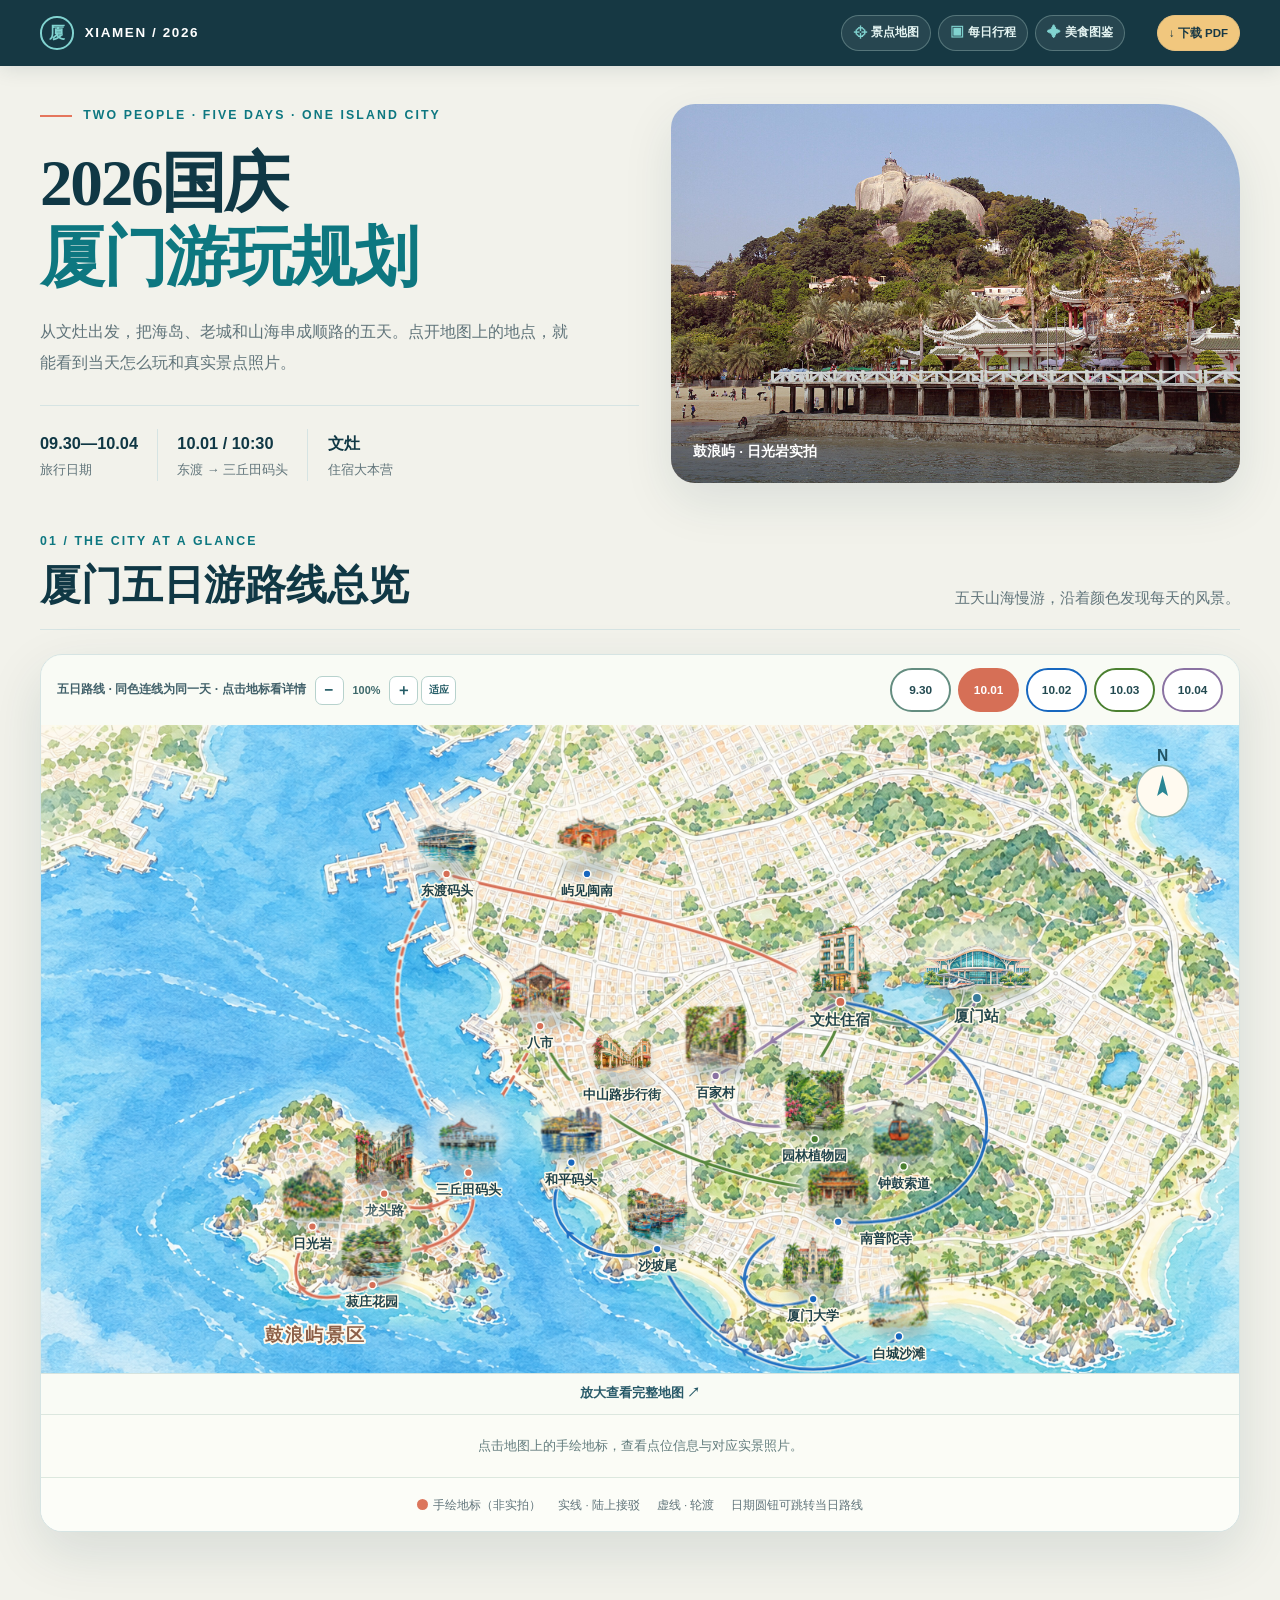
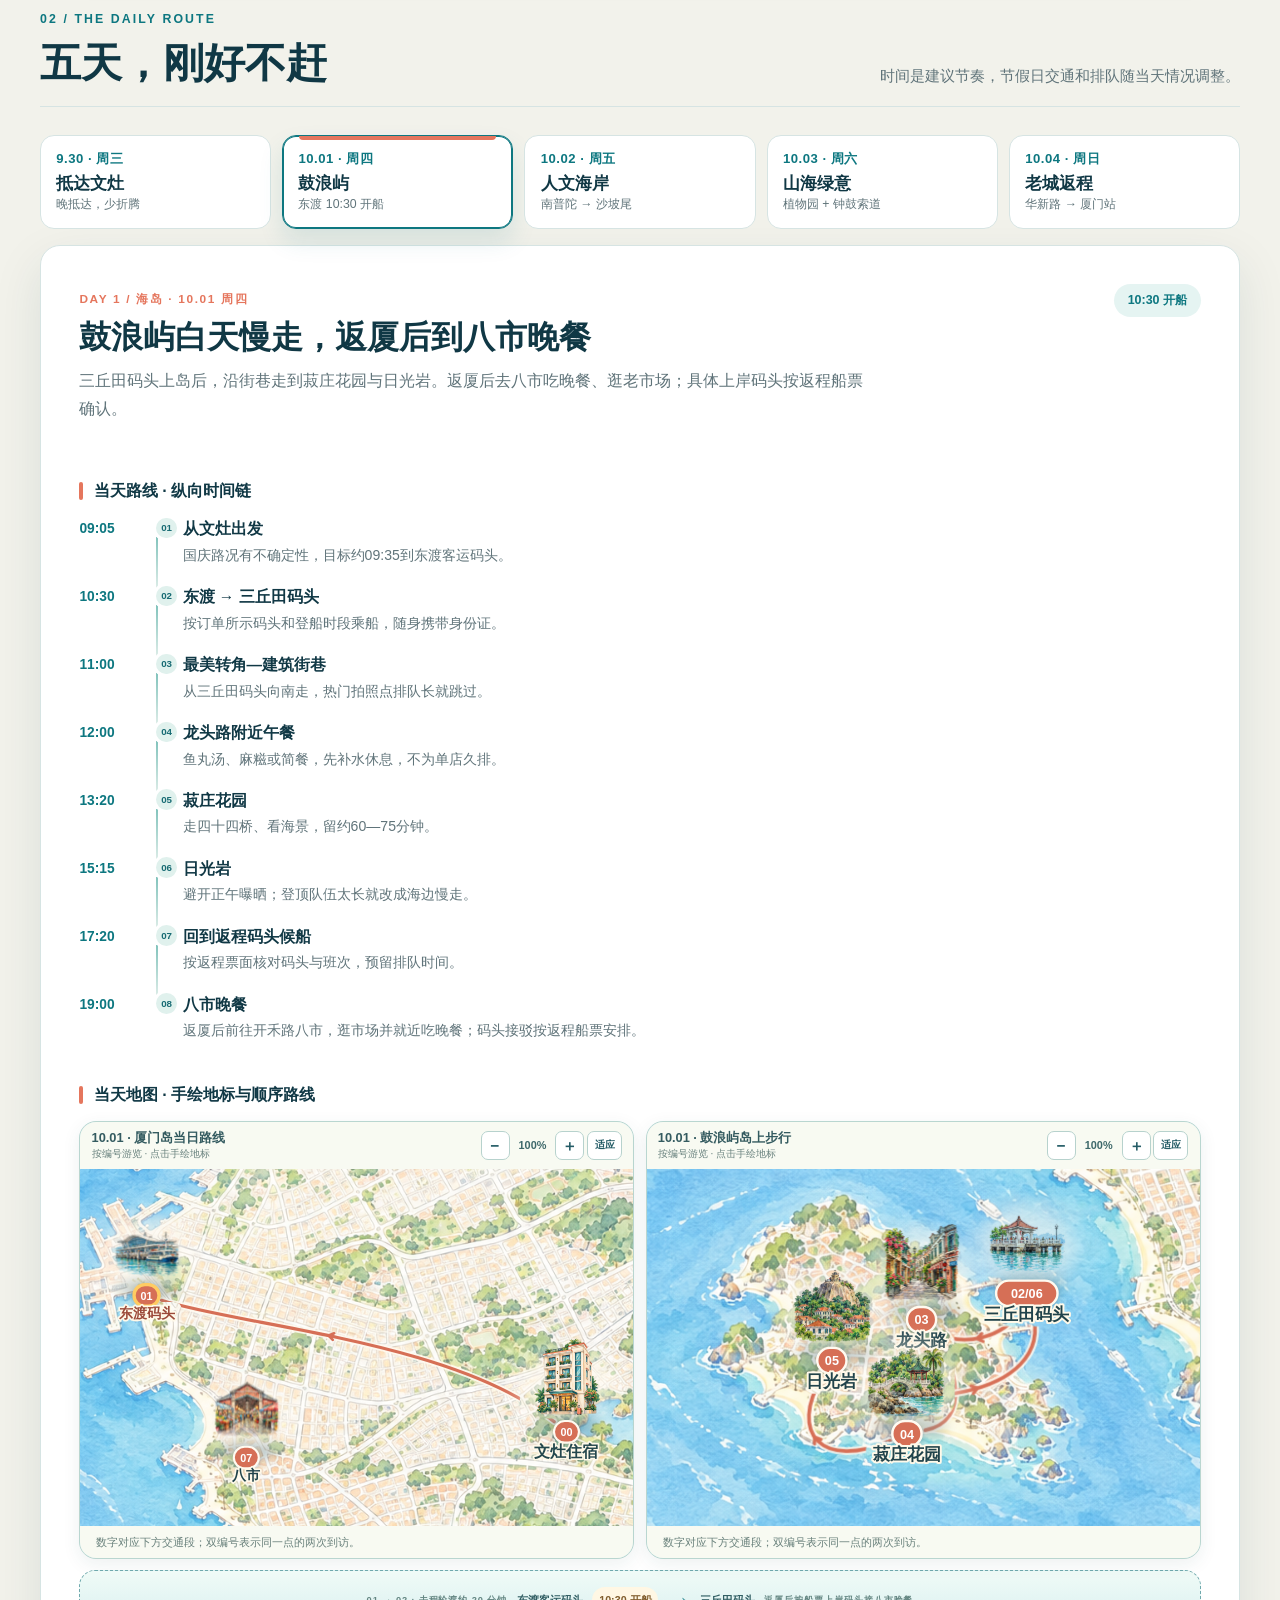
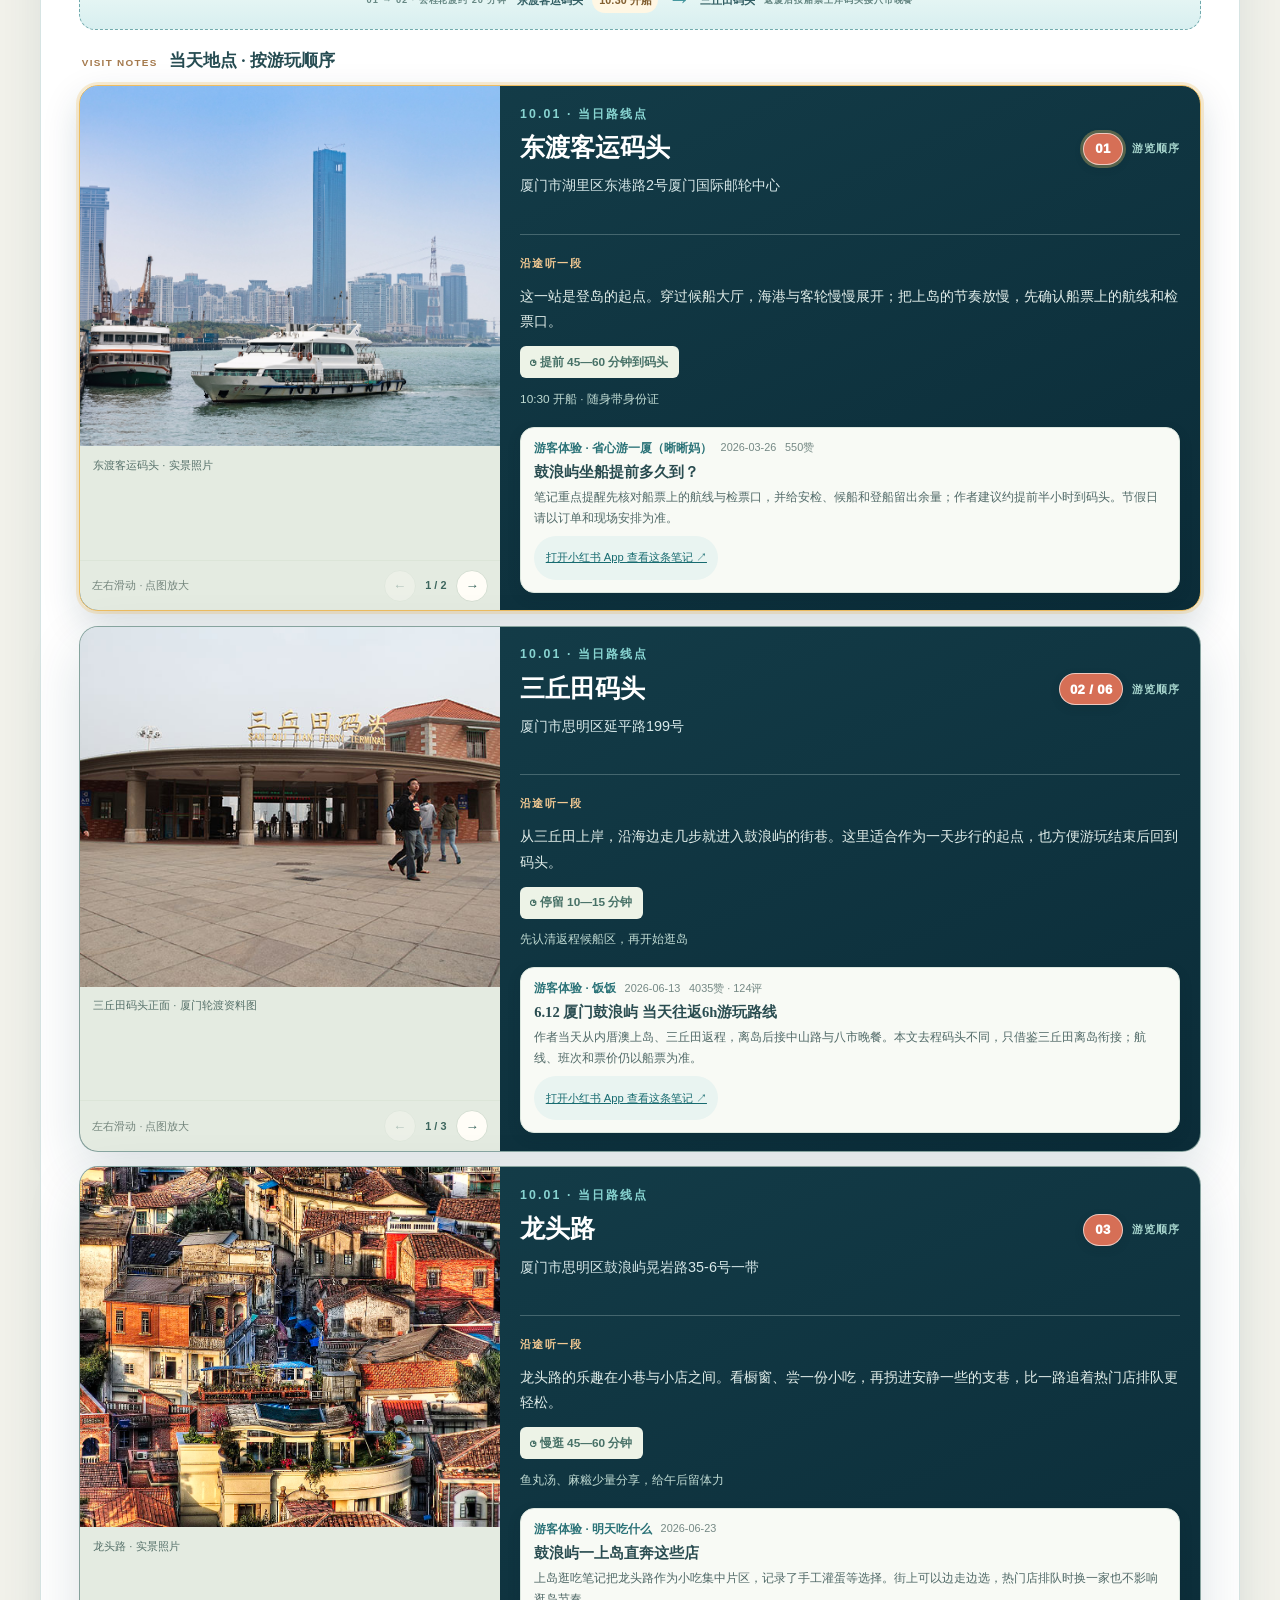
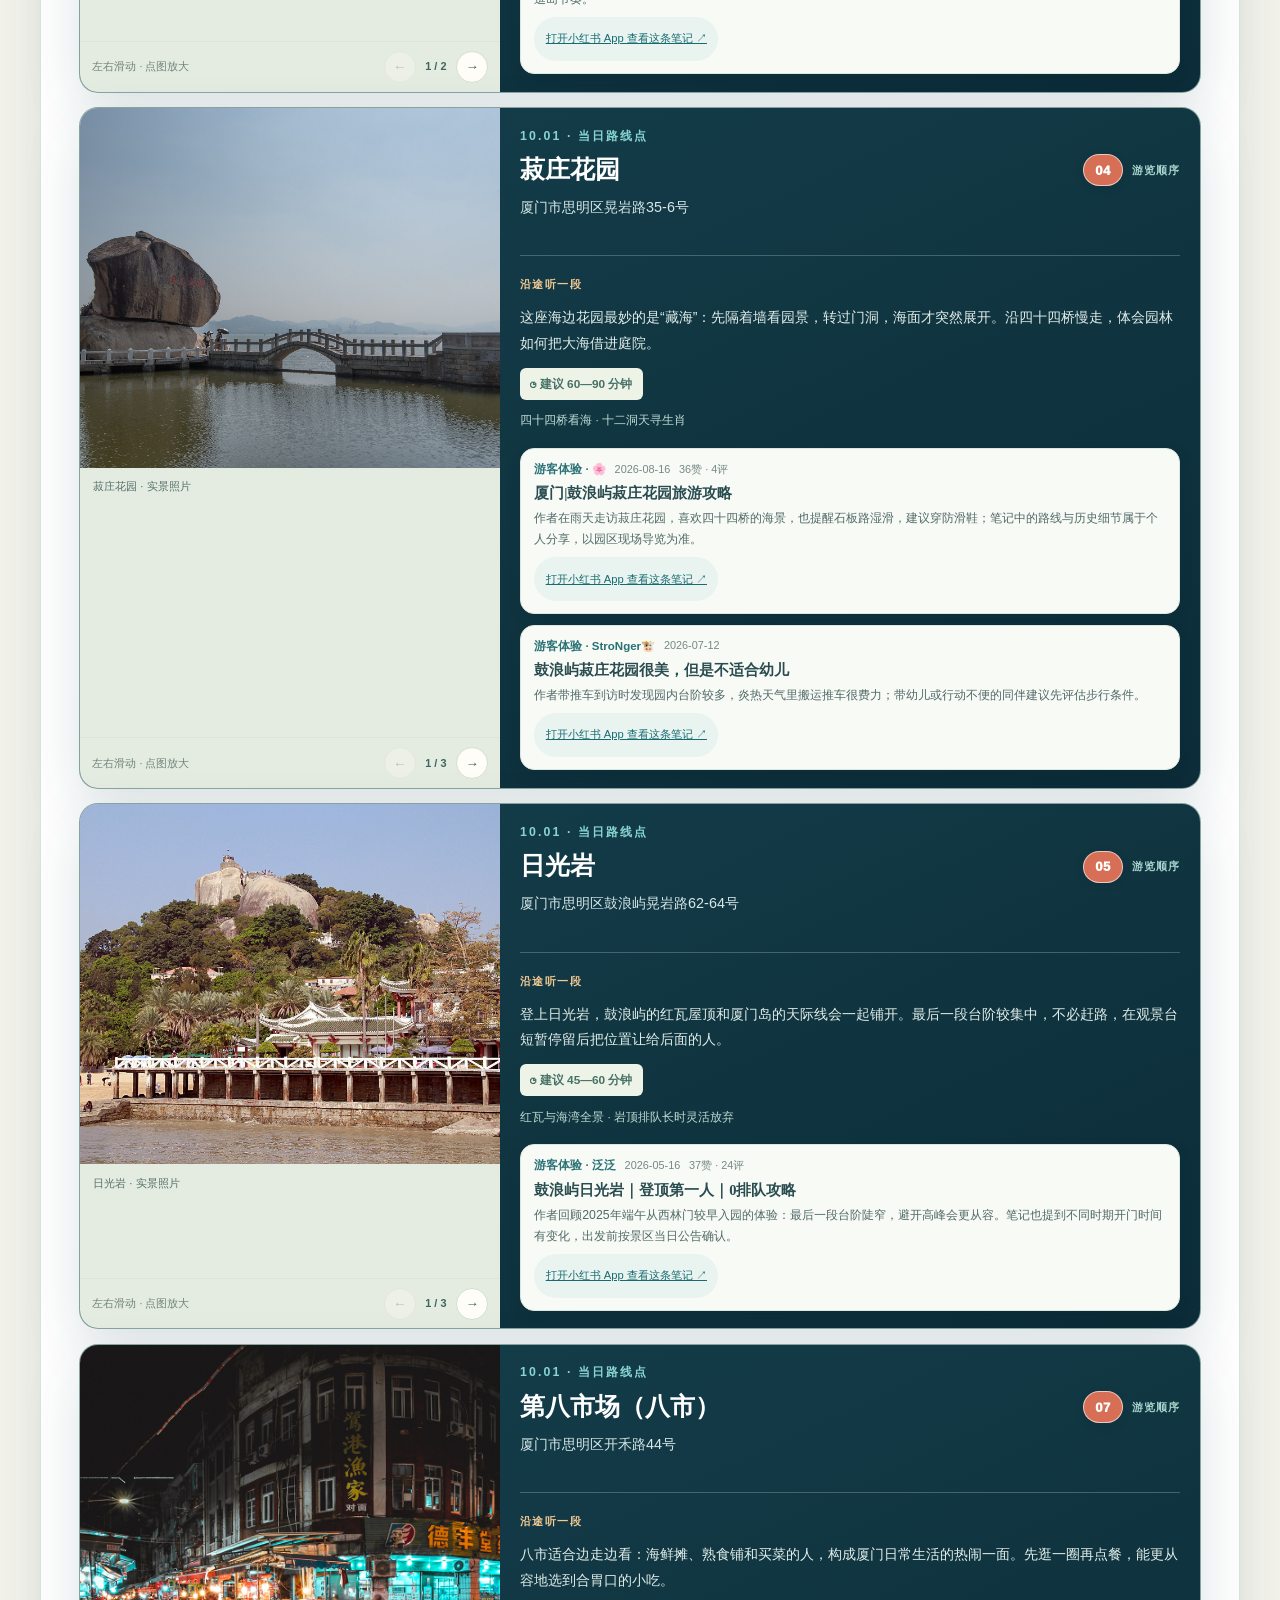
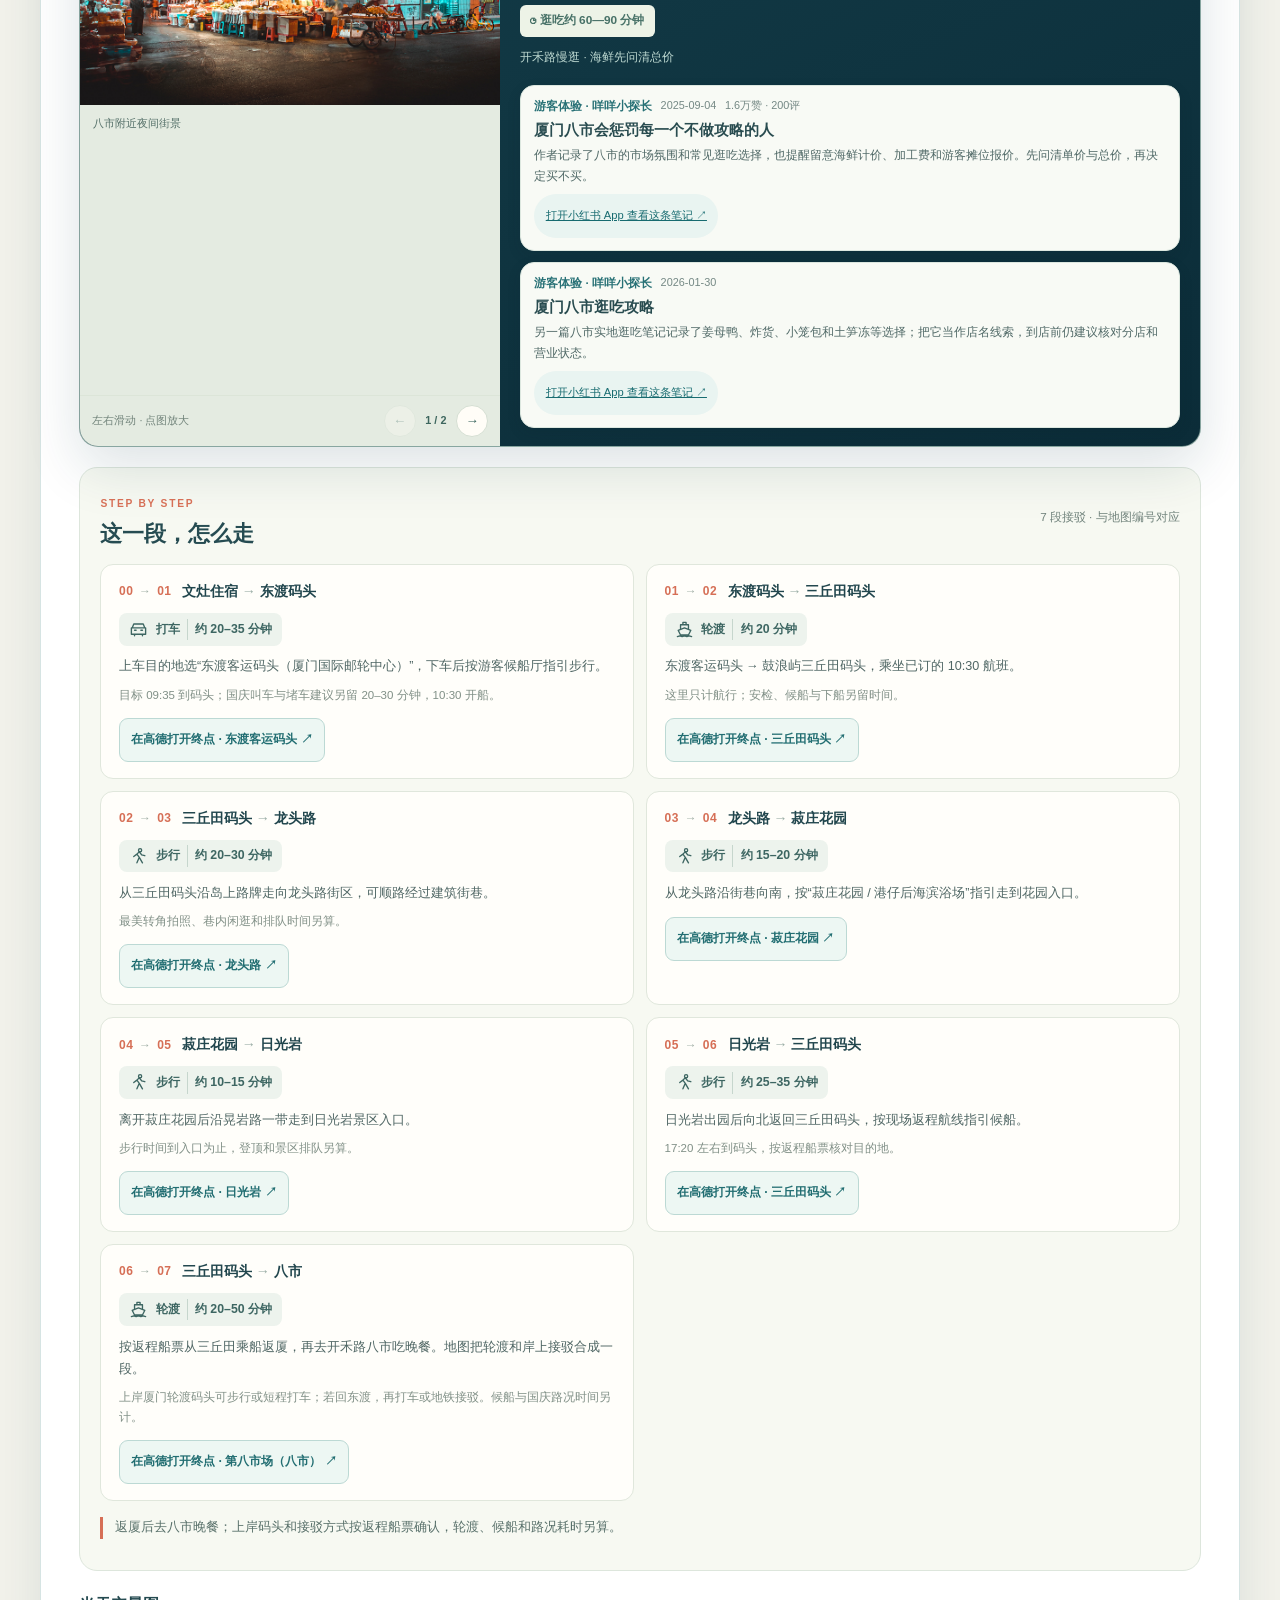
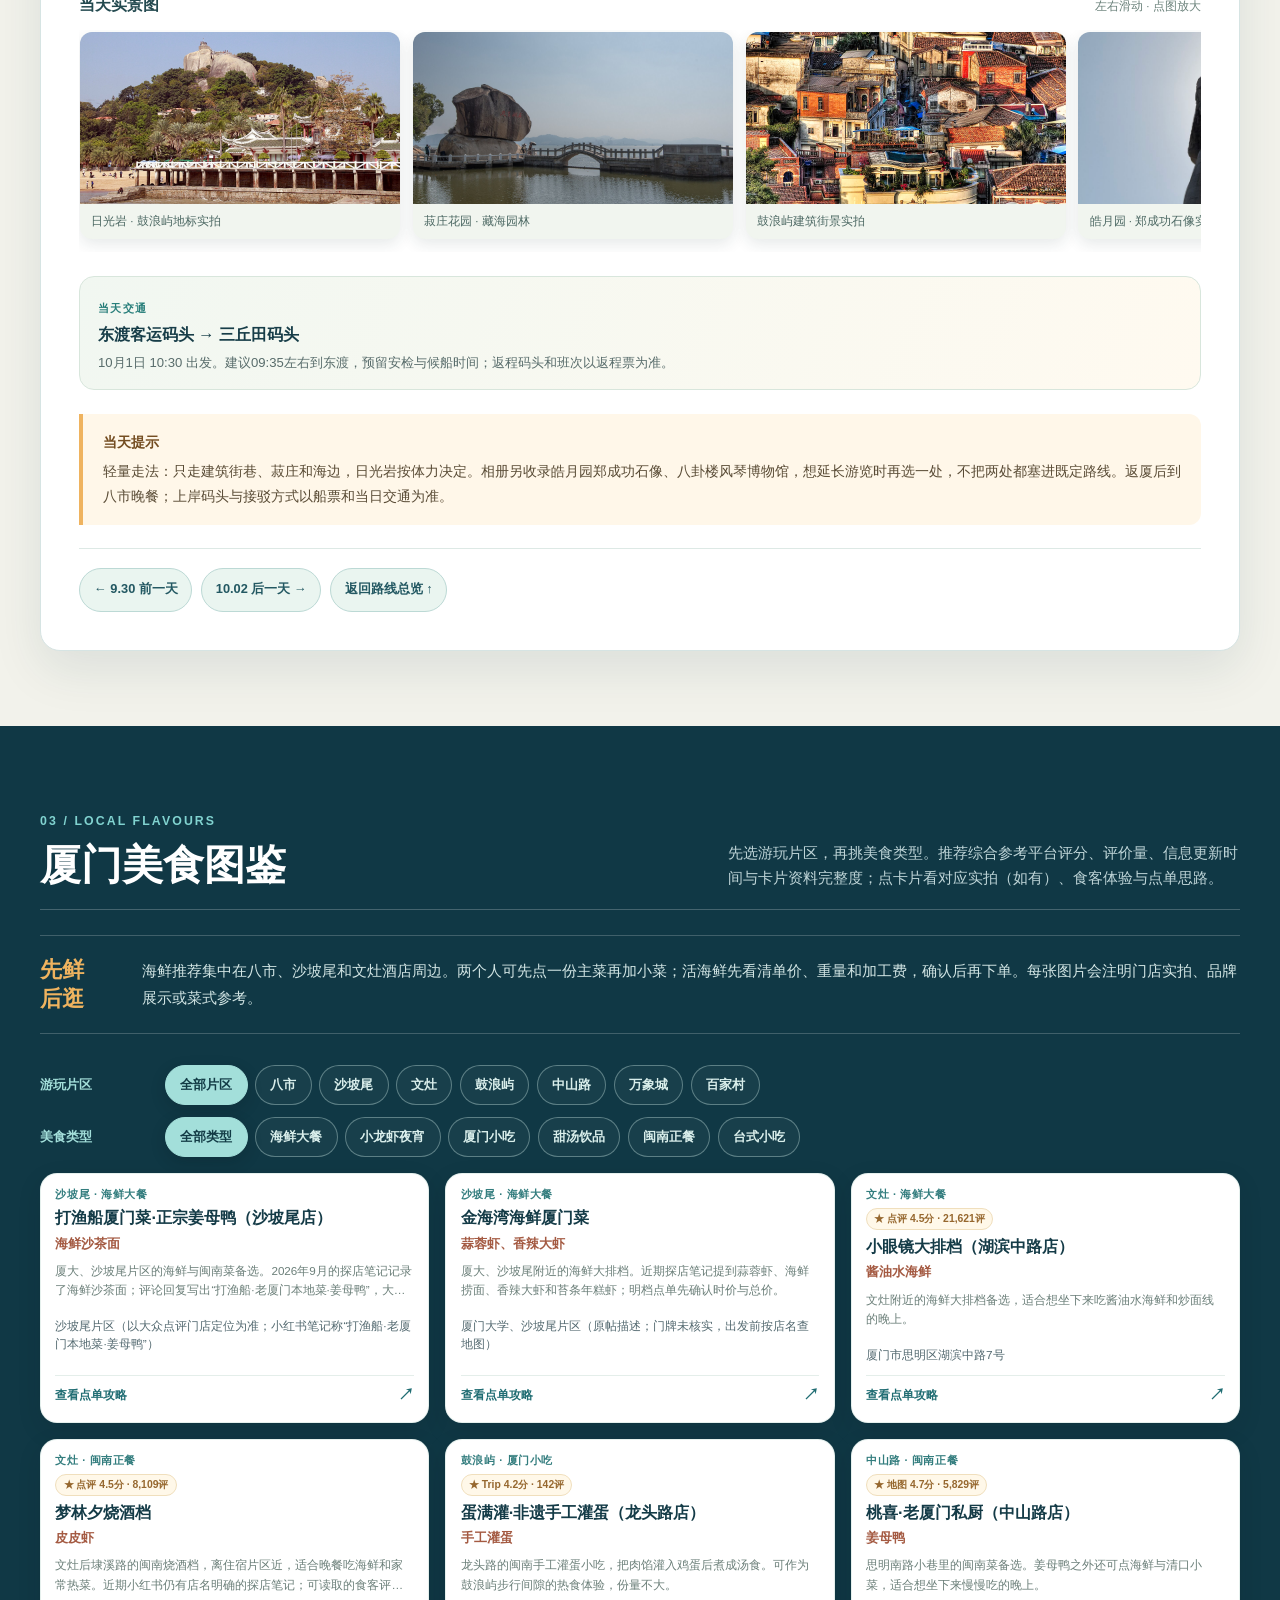
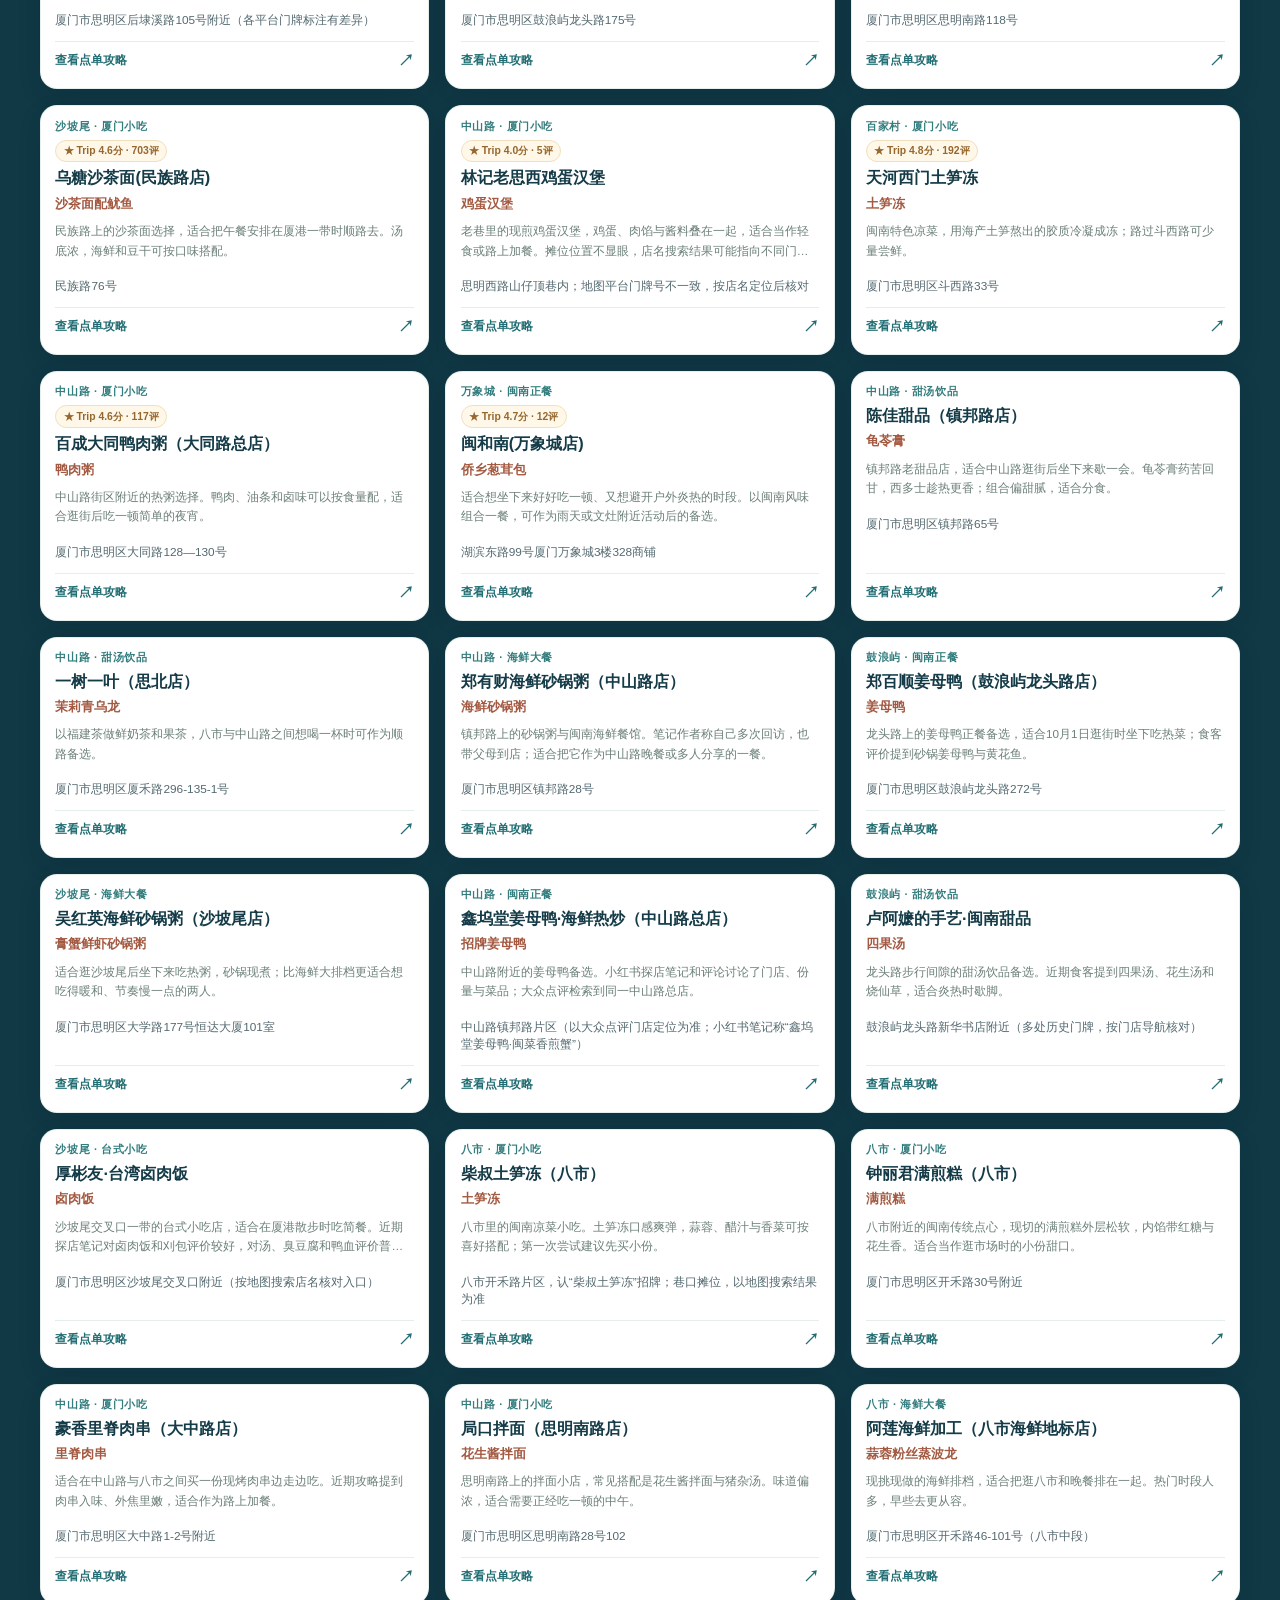
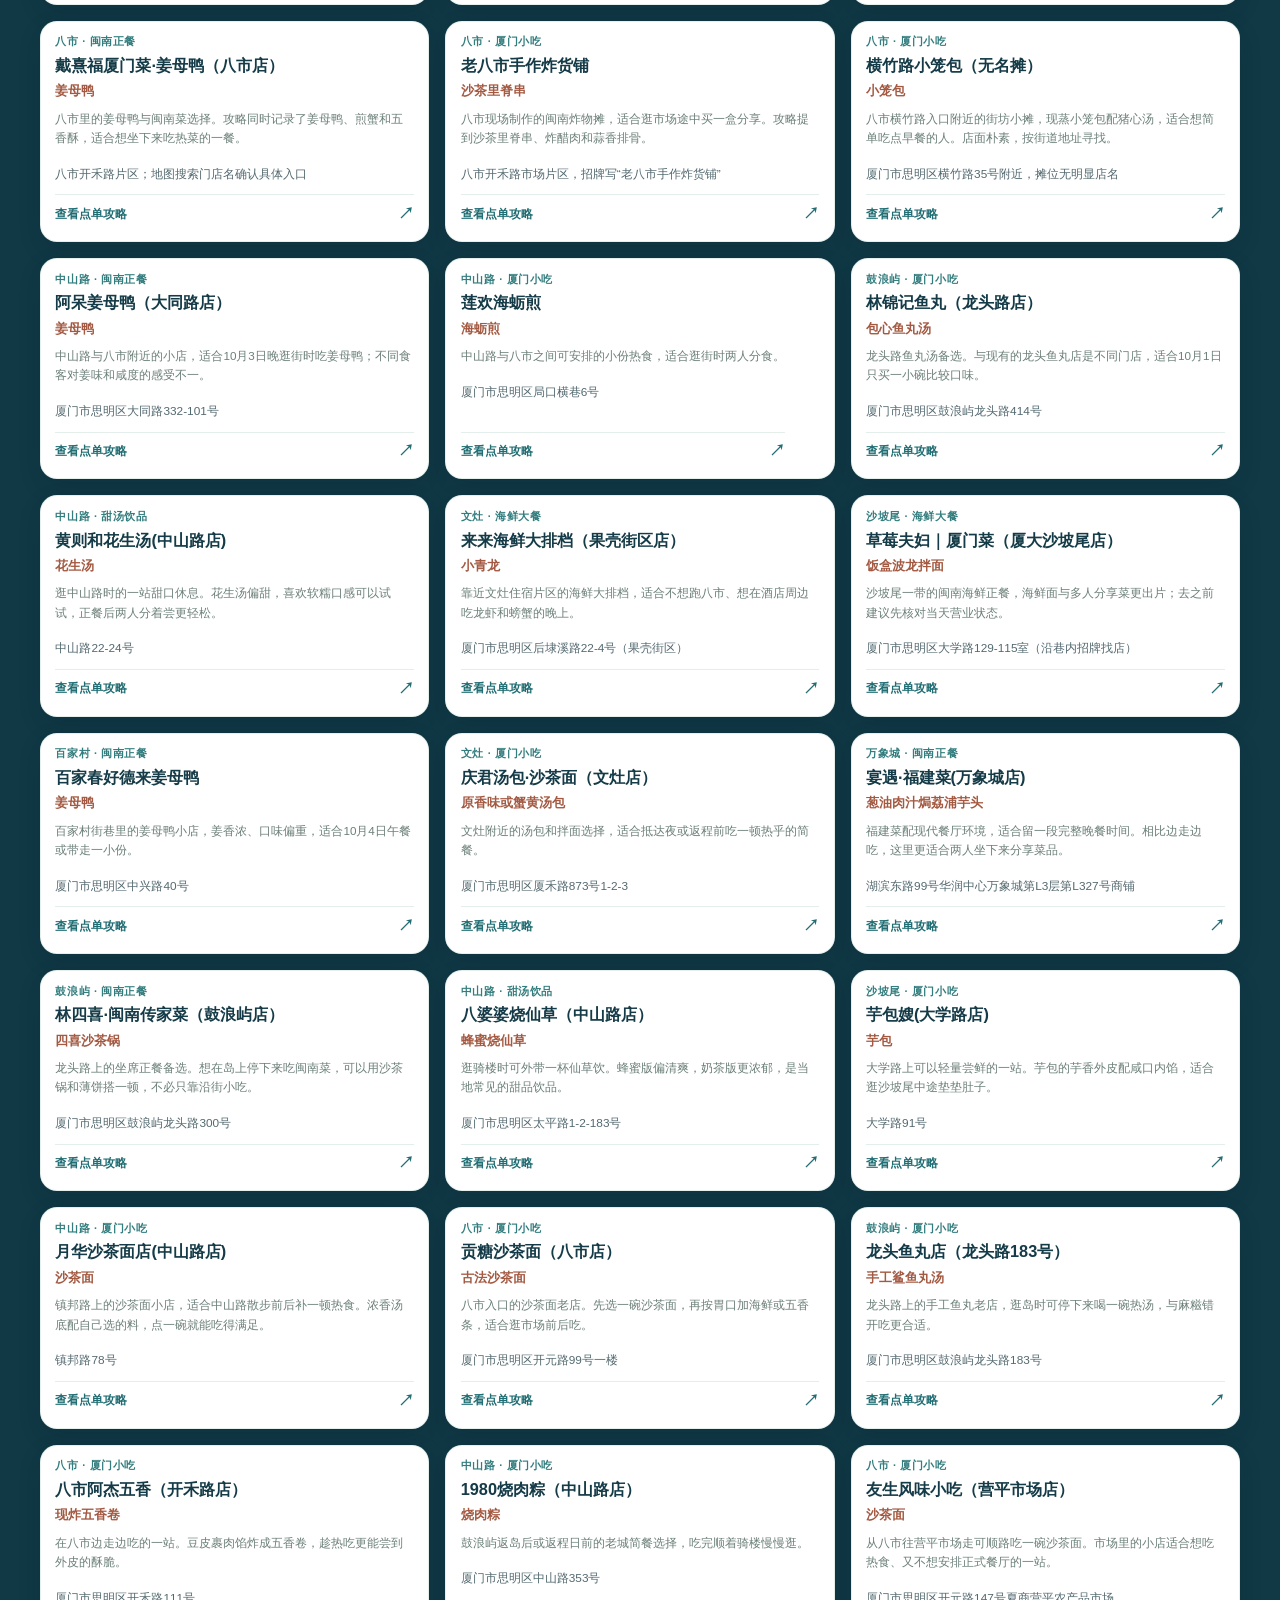
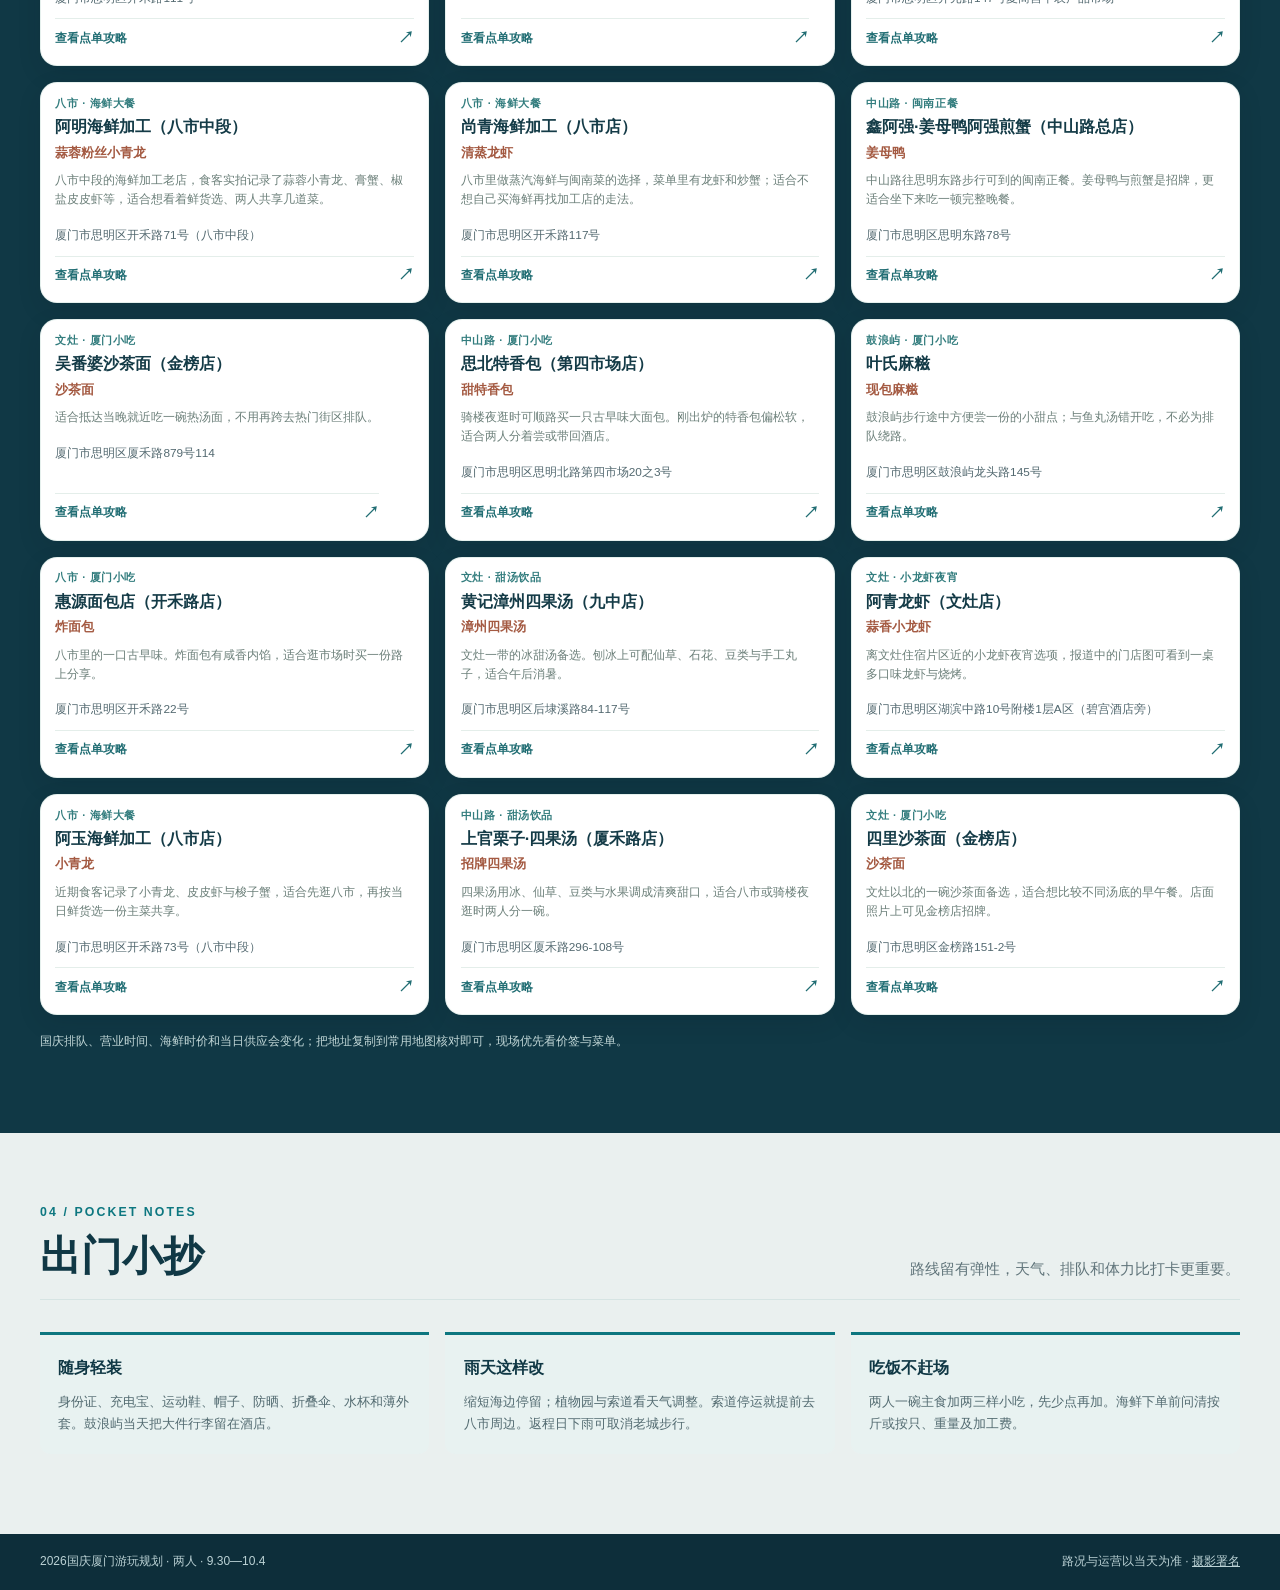
==== commit c59819eb: "Add sourced Xiamen food picks and distinct island reviews" ====
--- a/index.html
+++ b/index.html
@@ -8,7 +8,7 @@
   <meta name="description" content="2026年9月30日至10月4日，两人国庆厦门五日游图文路线。含鼓浪屿、南普陀、厦门大学、植物园、钟鼓索道、八市与美食实拍。">
   <title>2026国庆厦门游玩规划</title>
   <link rel="icon" type="image/svg+xml" href="data:image/svg+xml,%3Csvg xmlns='http://www.w3.org/2000/svg' viewBox='0 0 64 64'%3E%3Crect width='64' height='64' rx='15' fill='%23103845'/%3E%3Cpath d='M8 41q12-13 24 0t24 0M8 48q12-13 24 0t24 0' fill='none' stroke='%2375d3d0' stroke-width='5' stroke-linecap='round'/%3E%3Ccircle cx='43' cy='22' r='9' fill='%23f3ae61'/%3E%3C/svg%3E">
-  <link rel="stylesheet" href="styles.css?v=20260929-light-palette1">
+  <link rel="stylesheet" href="styles.css?v=20260929-food-close1">
   <link rel="stylesheet" href="map-atlas-v2.css?v=20260929-title-order1">
     <script defer src="map-geometry.js?v=20260926-watercolor10"></script>
     <script defer src="image-path.js?v=20260926-watercolor10"></script>
@@ -16,10 +16,10 @@
     <script defer src="map-transit.js?v=20260927-mobile-controls1"></script>
     <script defer src="place-photo-data.js?v=20260926-gallery1"></script>
     <script defer src="place-photo-additions.js?v=20260926-route5"></script>
-    <script defer src="travel-enrichment.js?v=20260929-food-photos2"></script>
-    <script defer src="food-details.js?v=20260929-food-ranking1"></script>
+    <script defer src="travel-enrichment.js?v=20260929-xhs-food3"></script>
+    <script defer src="food-details.js?v=20260929-empty-photo1"></script>
     <script defer src="food-ranking.js?v=20260929-food-ranking1"></script>
-    <script defer src="app.js?v=20260929-ordered-place-cards1"></script>
+    <script defer src="app.js?v=20260929-food-empty1"></script>
     <script defer src="map-atlas-v2.js?v=20260929-route-zero1"></script>
 </head>
 <body>
@@ -66,7 +66,7 @@
 
     <section id="food" class="food-section" aria-labelledby="food-title">
       <div class="wrap">
-        <div class="section-heading section-heading-light"><div><span class="section-kicker">03 / LOCAL FLAVOURS</span><h2 id="food-title">厦门美食图鉴</h2></div><p>先选游玩片区，再挑美食类型。推荐综合参考平台评分、评价量、信息更新时间与卡片资料完整度；点卡片看实拍、食客体验与点单思路。</p></div>
+        <div class="section-heading section-heading-light"><div><span class="section-kicker">03 / LOCAL FLAVOURS</span><h2 id="food-title">厦门美食图鉴</h2></div><p>先选游玩片区，再挑美食类型。推荐综合参考平台评分、评价量、信息更新时间与卡片资料完整度；点卡片看对应实拍（如有）、食客体验与点单思路。</p></div>
         <div class="food-intro"><div class="chapter-number">先鲜<br>后逛</div><p>海鲜推荐集中在八市、沙坡尾和文灶酒店周边。两个人可先点一份主菜再加小菜；活海鲜先看清单价、重量和加工费，确认后再下单。每张图片会注明门店实拍、品牌展示或菜式参考。</p></div>
         <div id="foodFilters" class="food-filters" role="group" aria-label="筛选美食分类"></div>
         <div class="food-place-grid" id="foodPlaces"></div>
--- a/styles.css
+++ b/styles.css
@@ -270,7 +270,7 @@
 .food-card-cta b{font-size:1rem}
 .food-dialog{position:fixed;inset:0;margin:auto;width:min(1040px,94vw);max-width:1040px;max-height:min(92dvh,900px);padding:0;border:0;border-radius:22px;overflow:auto;background:#fff;color:var(--ink);box-shadow:0 30px 100px rgba(1,20,25,.35)}
 .food-dialog::backdrop{background:rgba(3,23,29,.76);backdrop-filter:blur(6px)}
-.food-dialog>.food-close{position:sticky;top:.7rem;float:right;margin:.7rem .7rem -3.5rem 0;background:rgba(255,255,255,.94);box-shadow:0 4px 20px rgba(0,0,0,.18)}
+.food-dialog>.food-close{position:sticky;z-index:2;top:.7rem;float:right;margin:.7rem .7rem -3.5rem 0;background:rgba(255,255,255,.94);box-shadow:0 4px 20px rgba(0,0,0,.18)}
 .food-detail-layout{display:grid;grid-template-columns:minmax(0,.92fr) minmax(0,1.08fr);min-height:540px}
 .food-detail-photo{position:sticky;top:0;align-self:start;height:100%;min-height:540px;margin:0;background:#dfe9e3}
 .food-detail-photo img{width:100%;height:100%;max-height:78dvh;object-fit:cover}
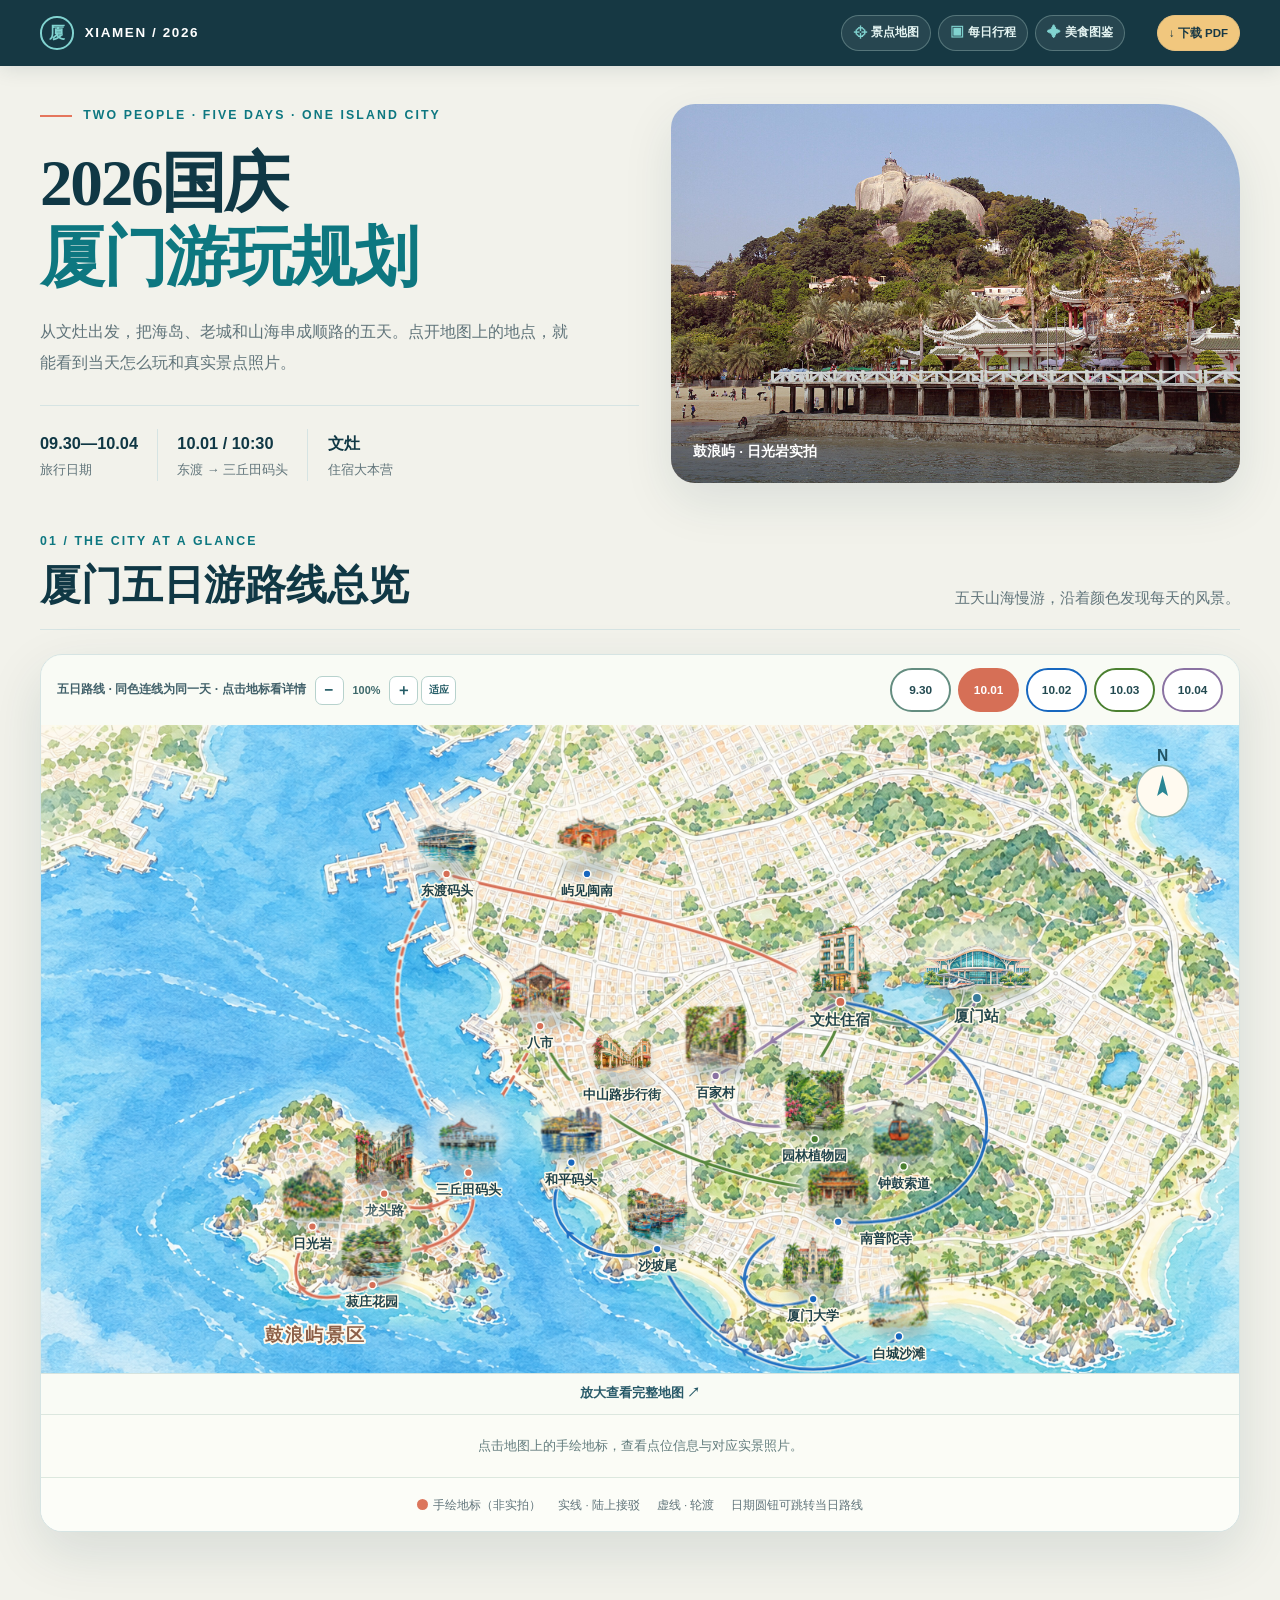
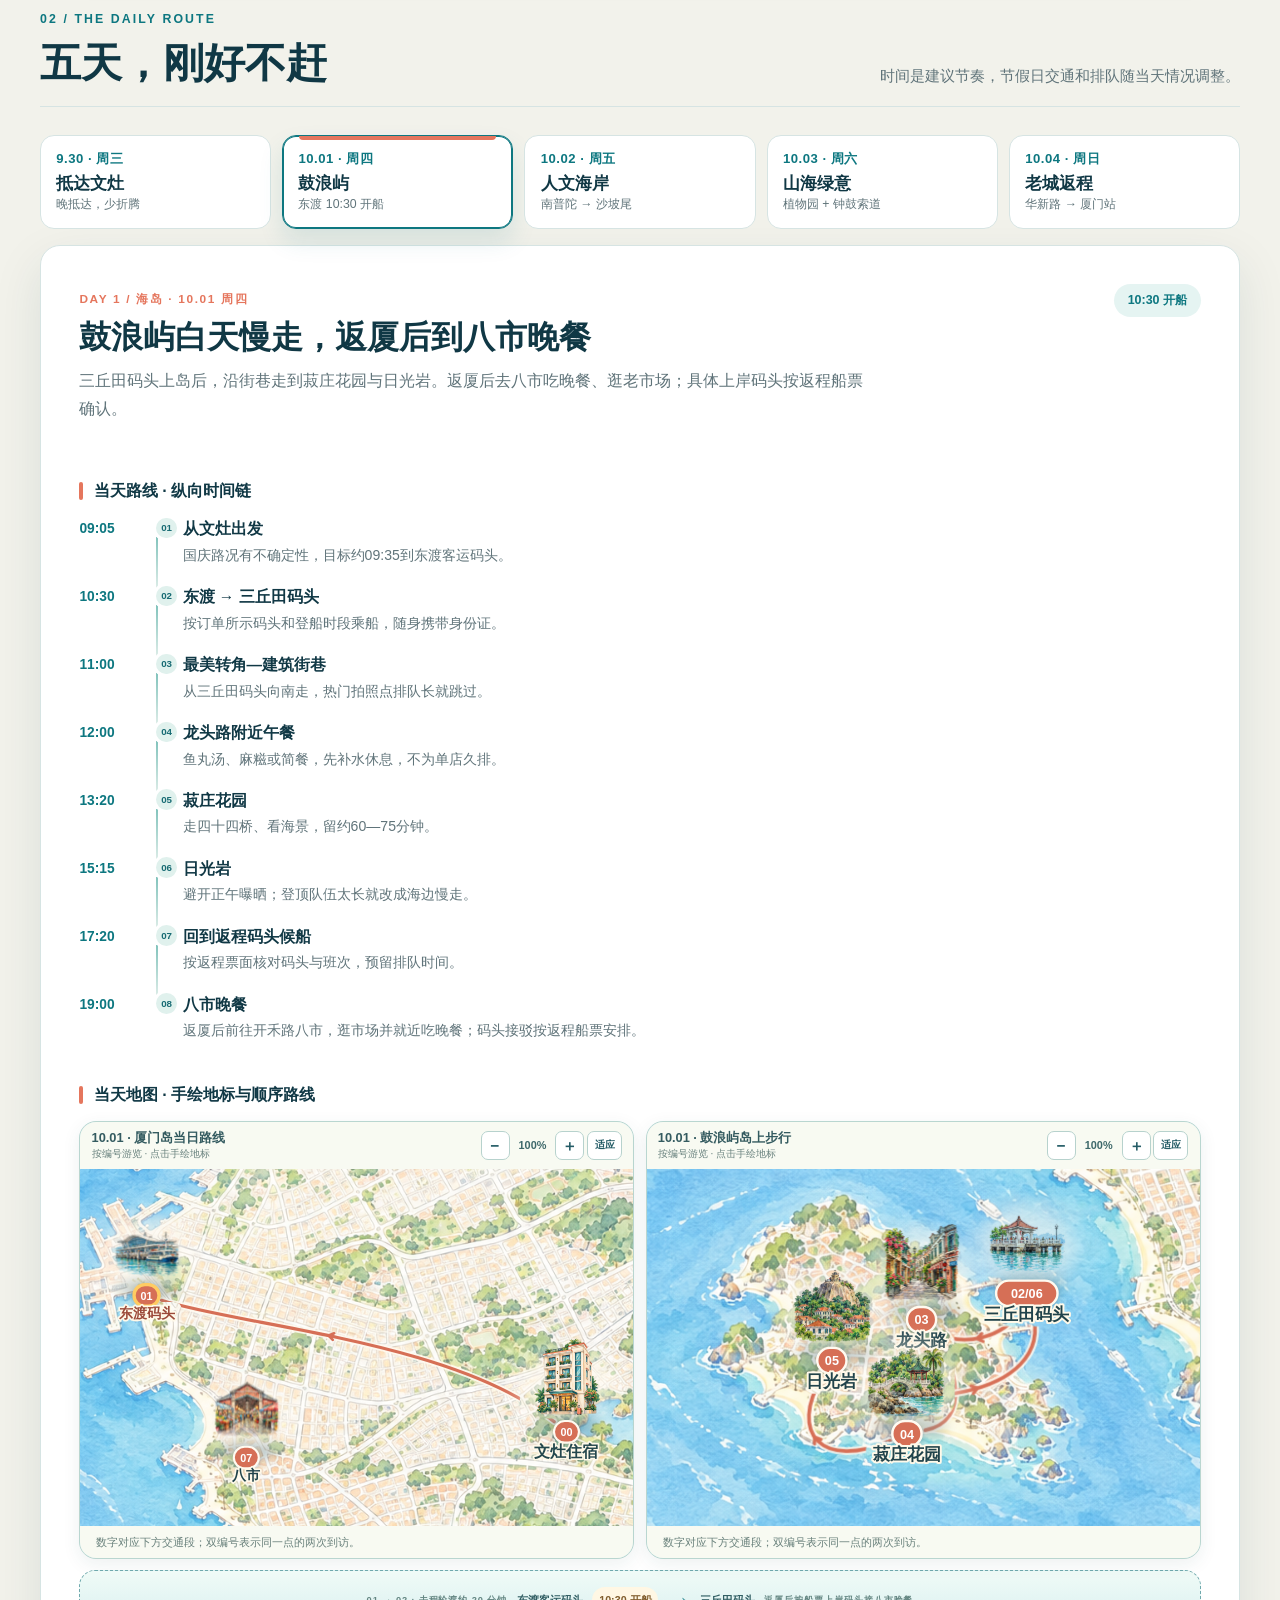
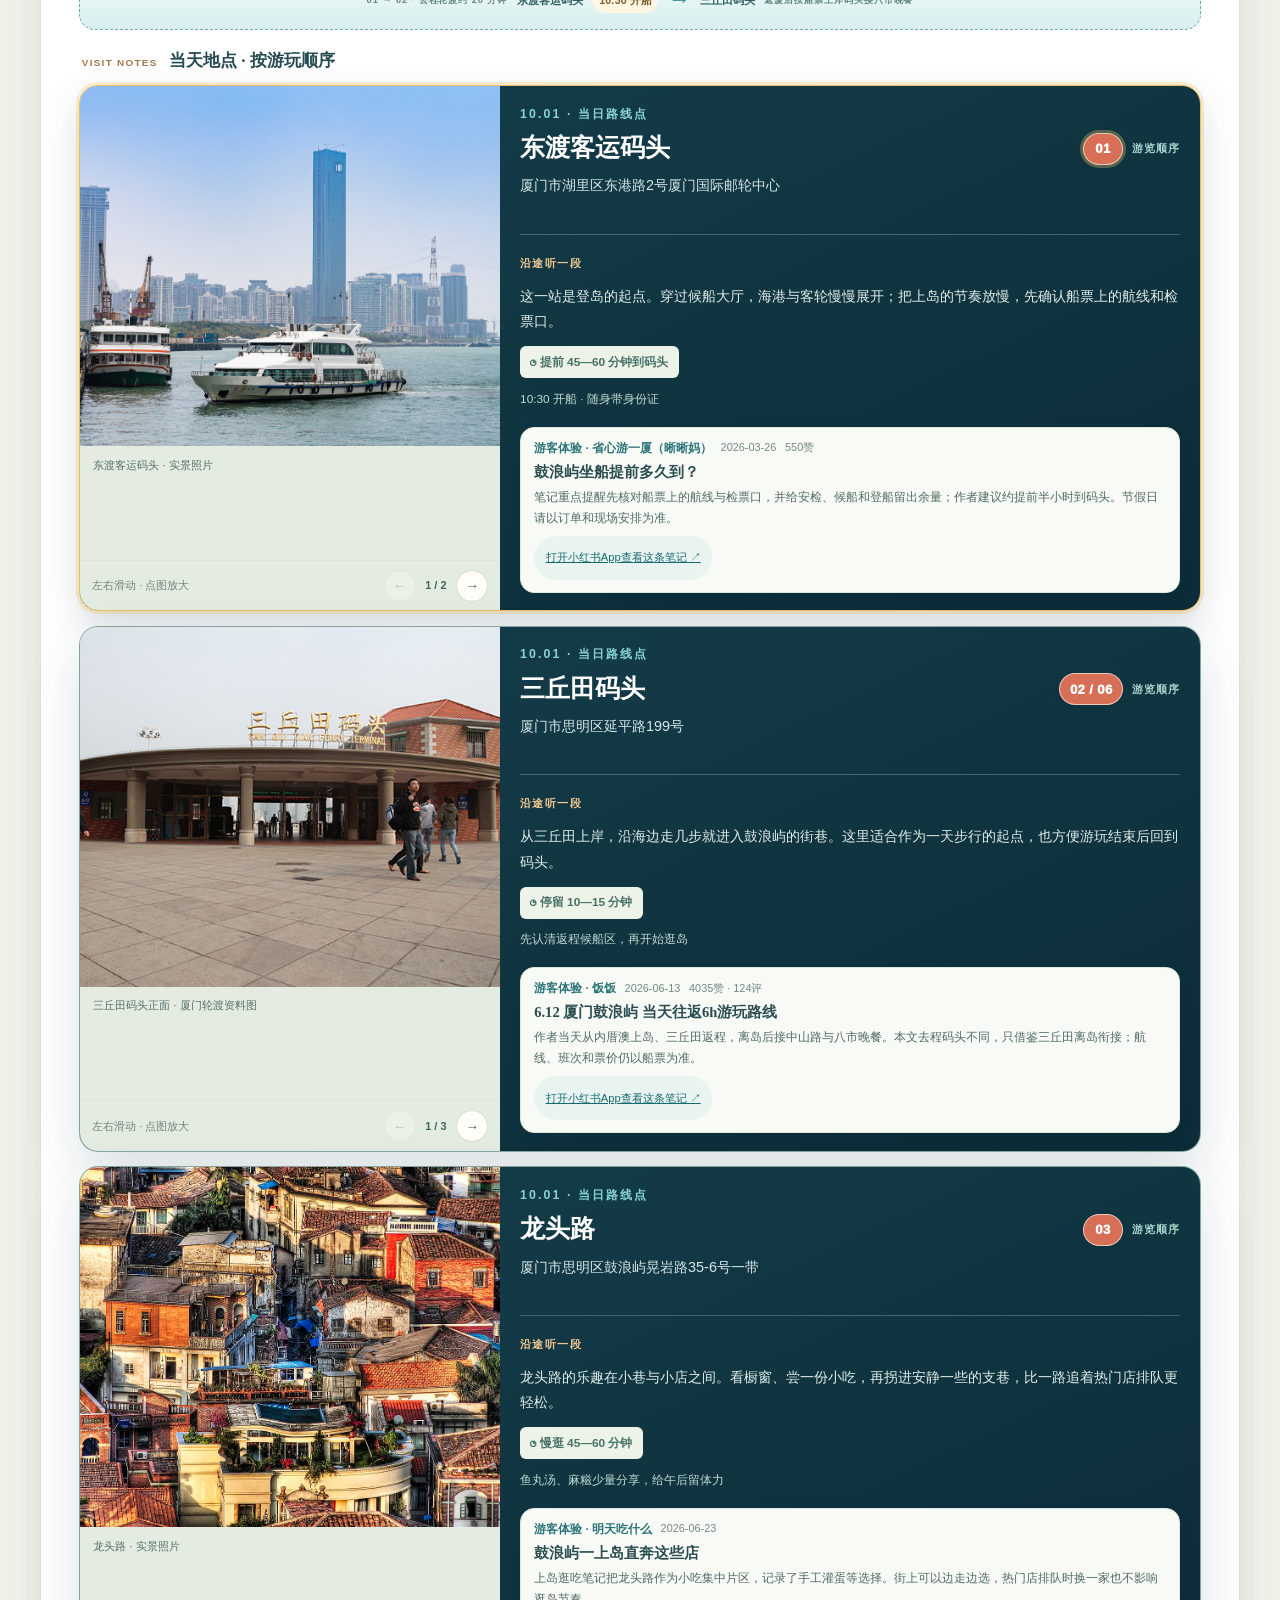
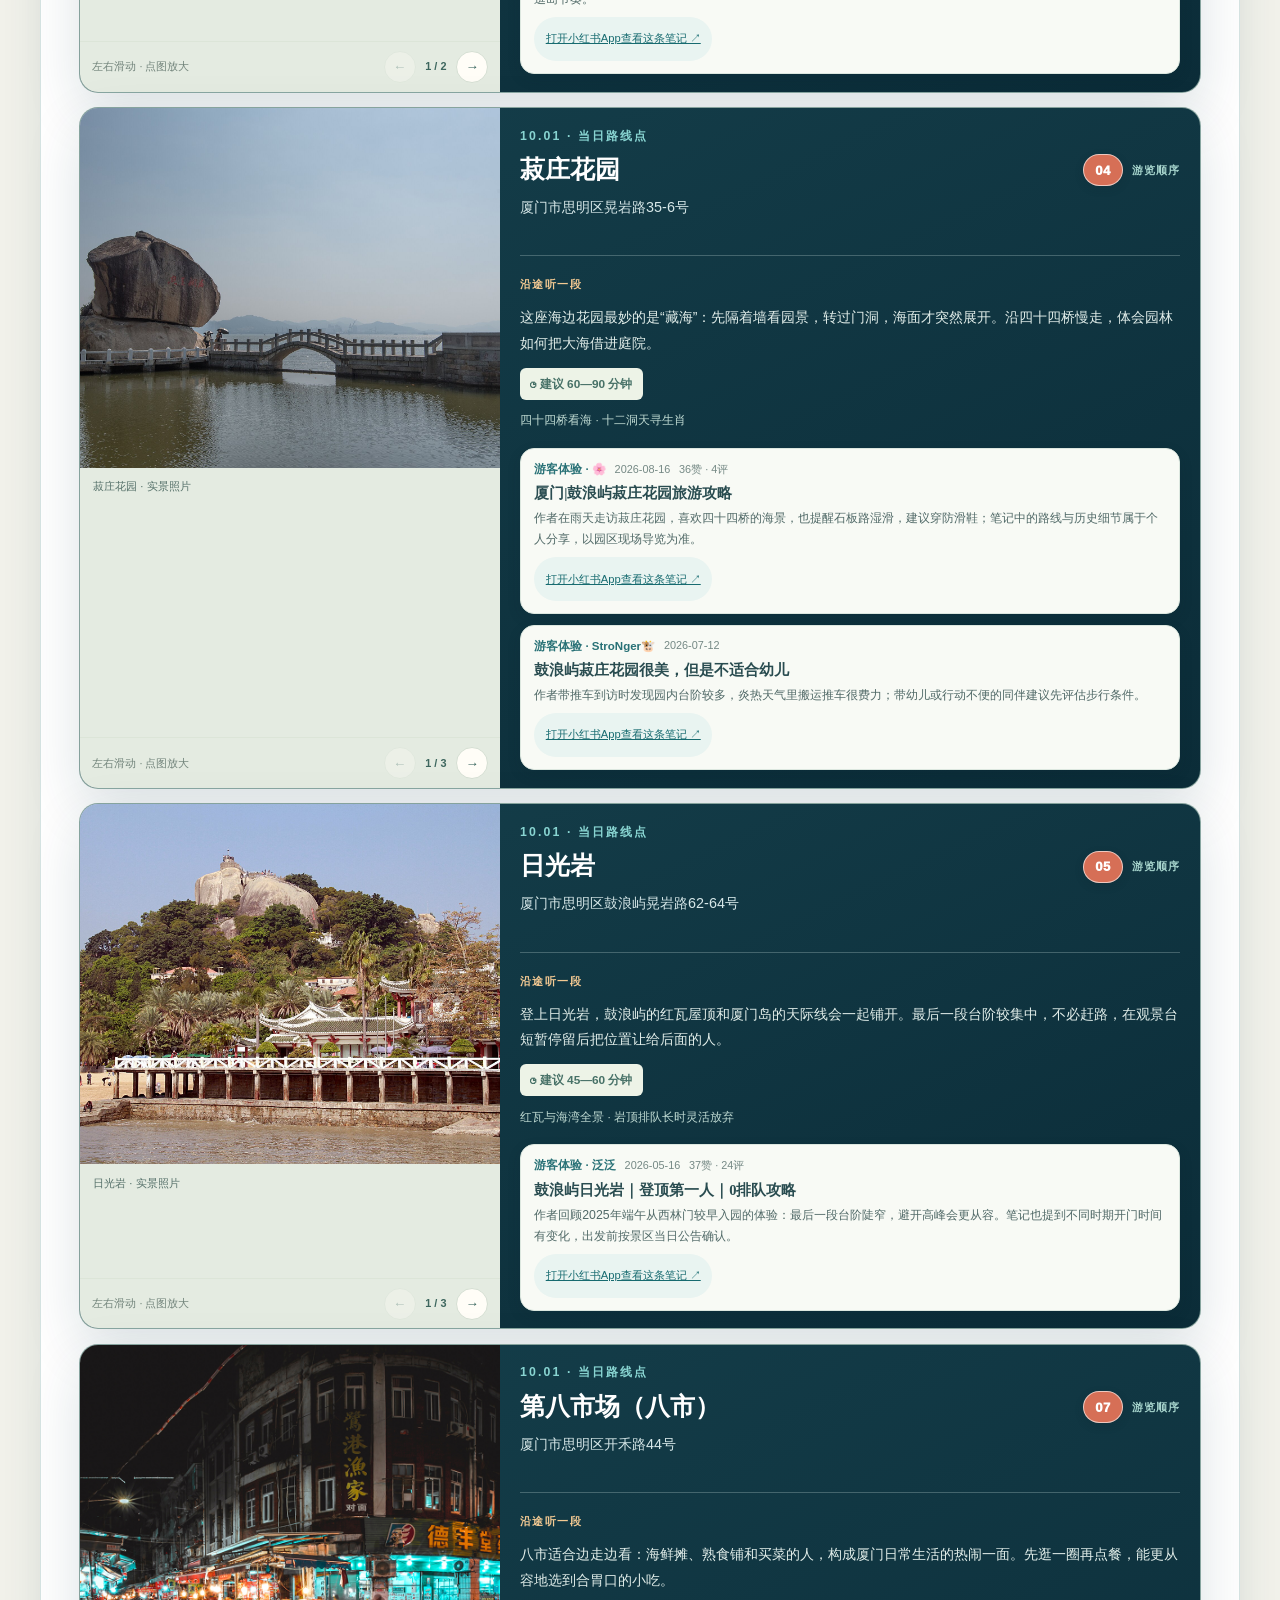
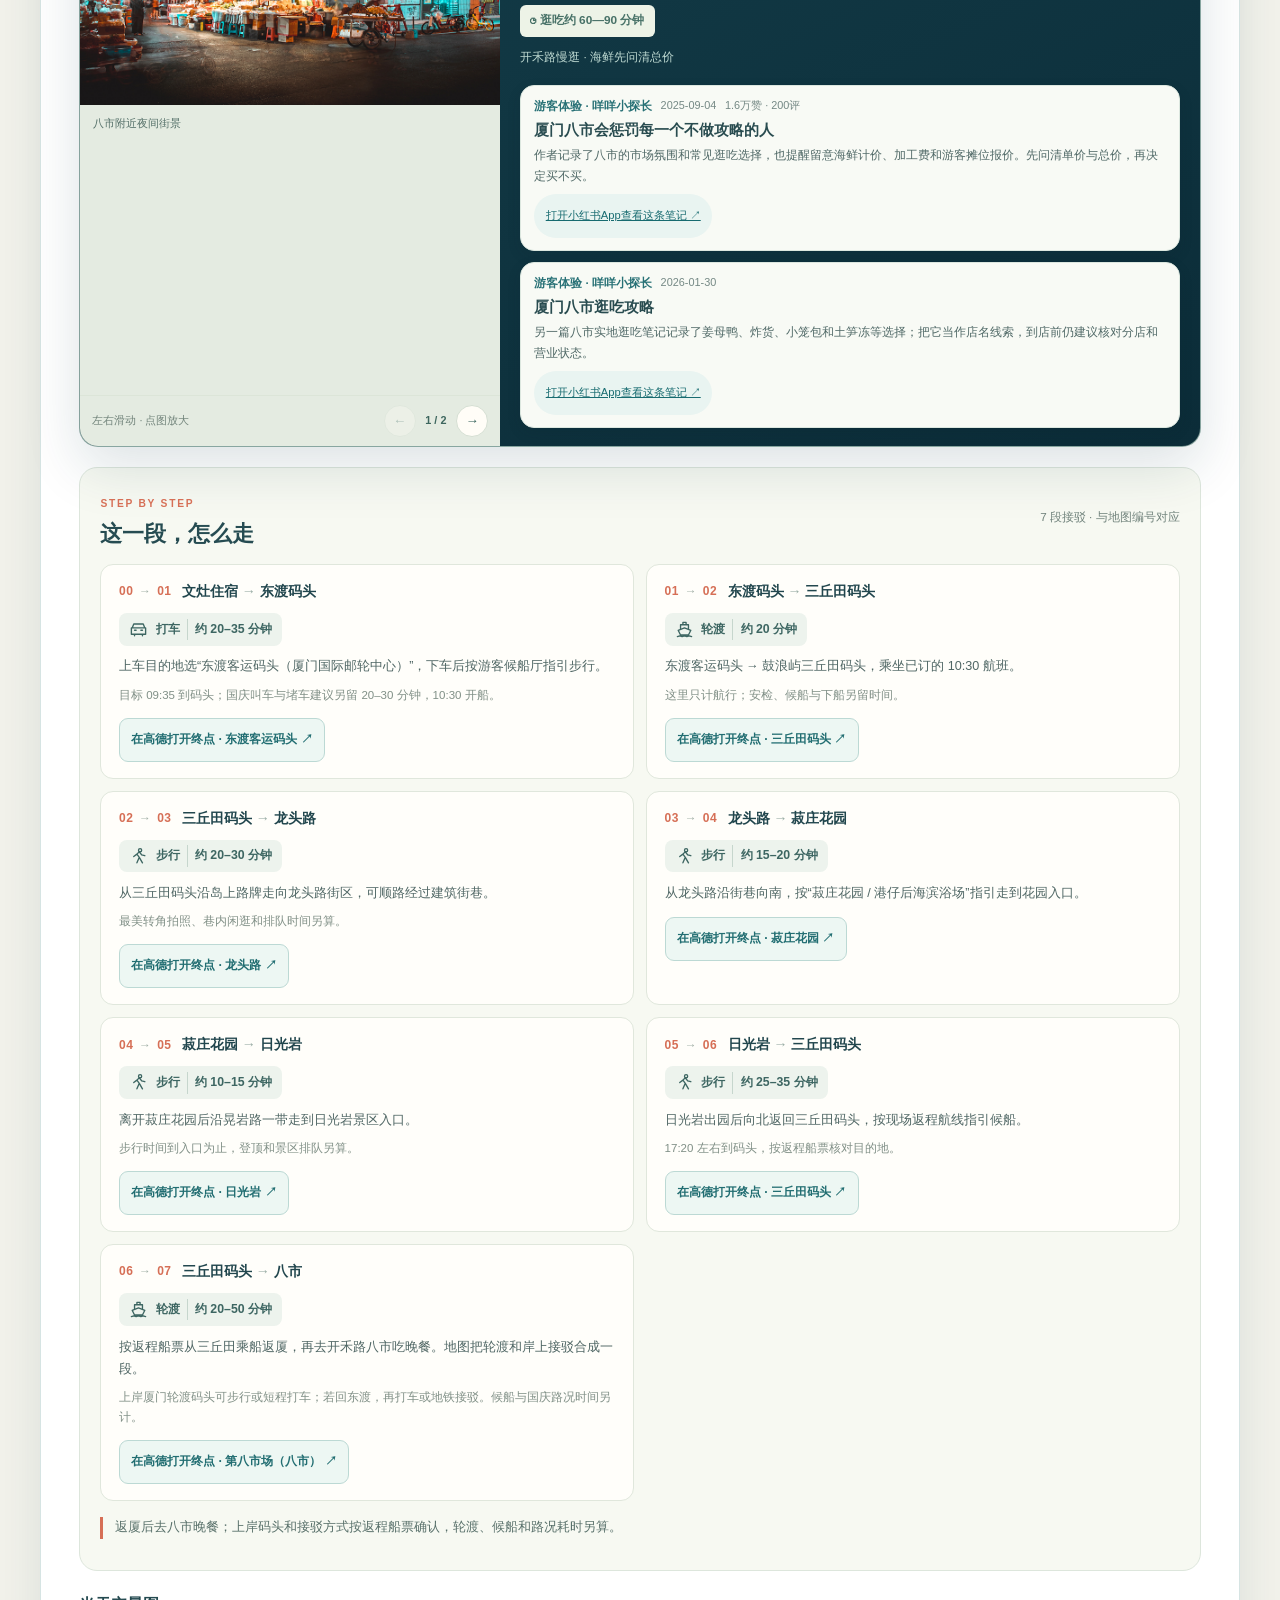
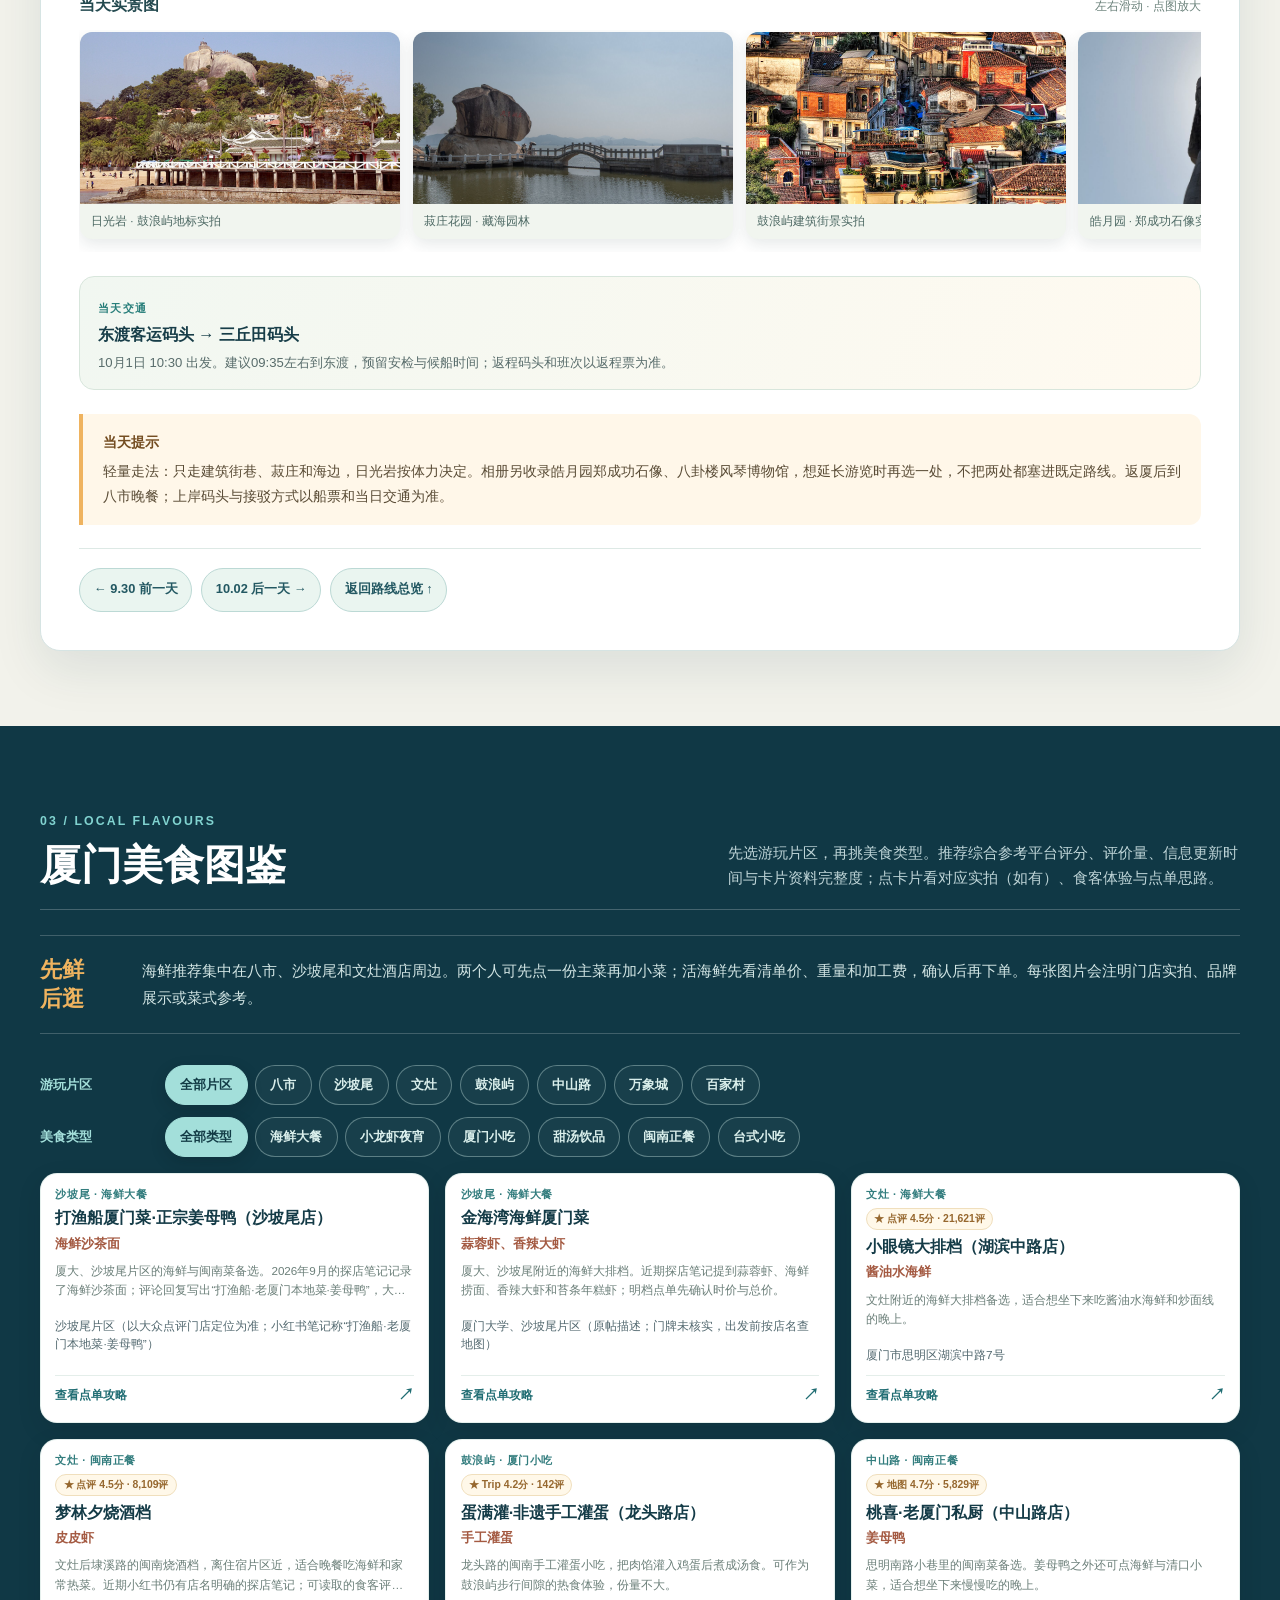
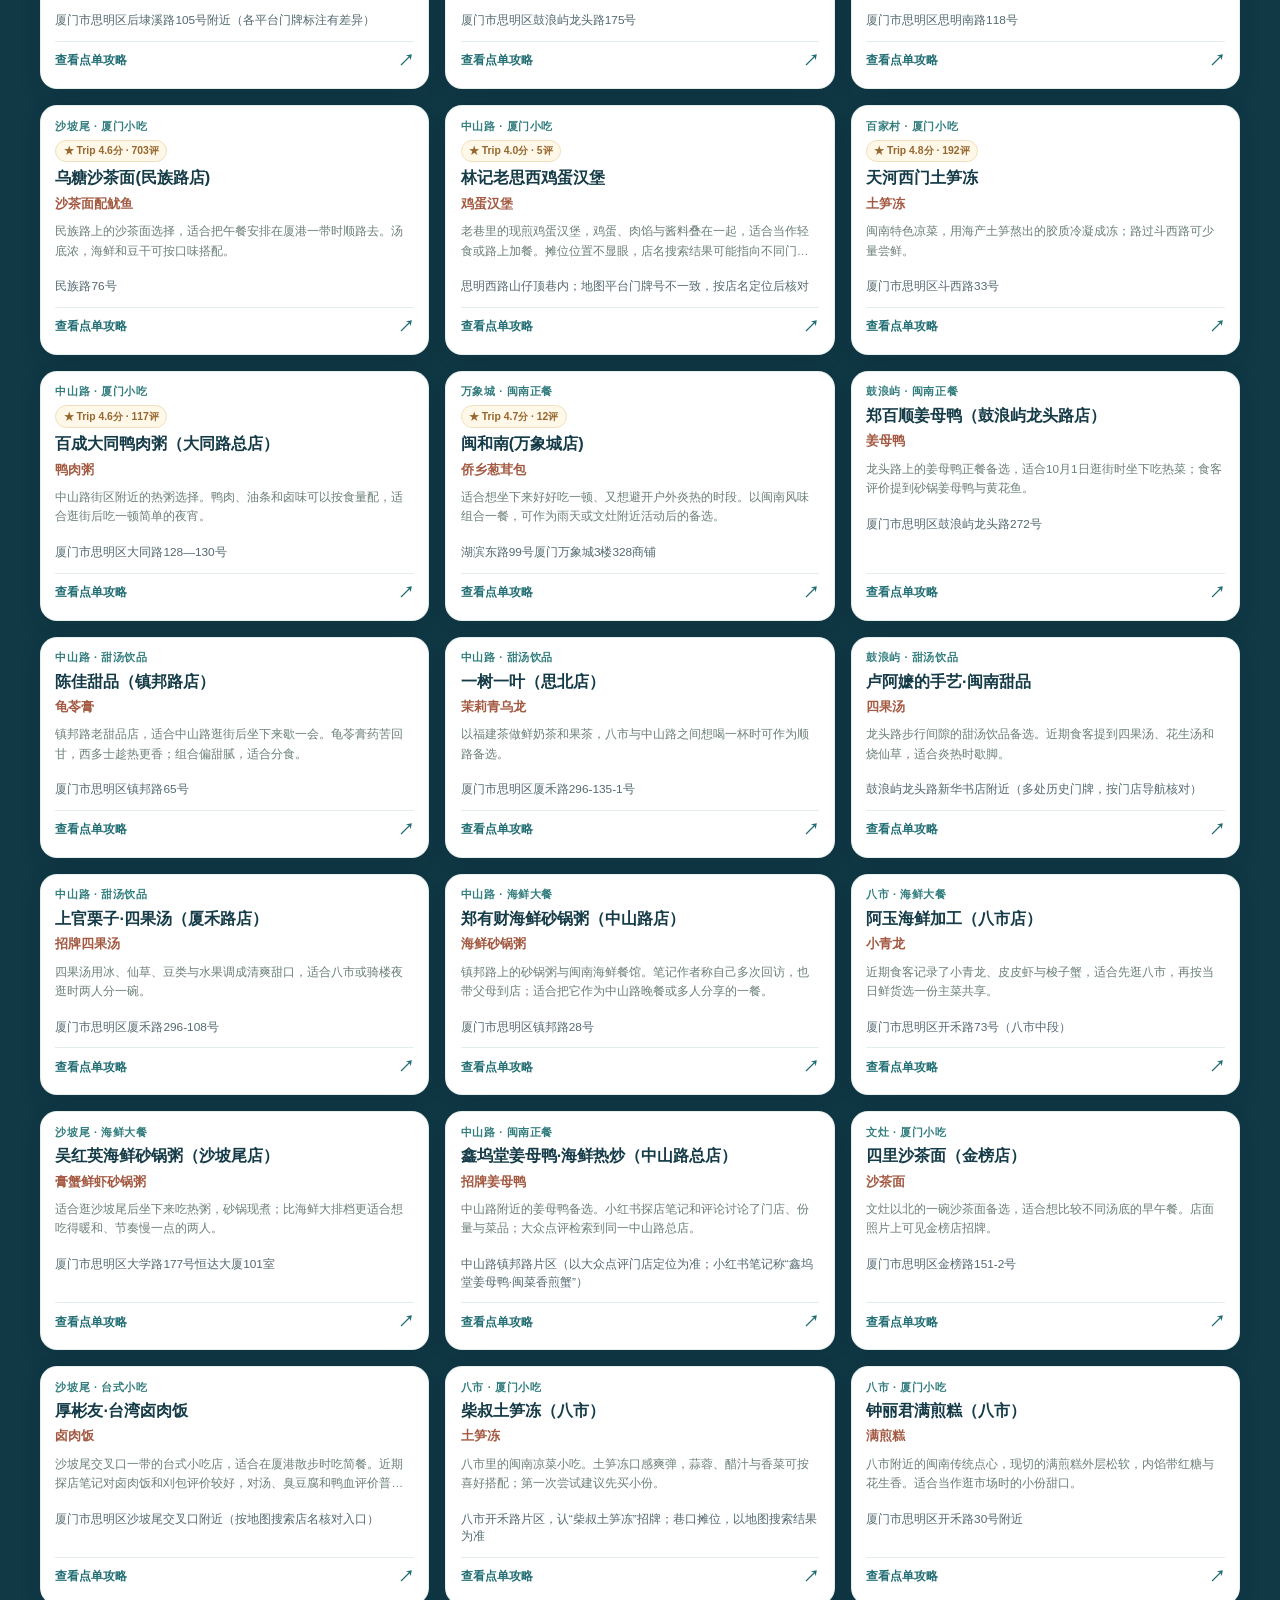
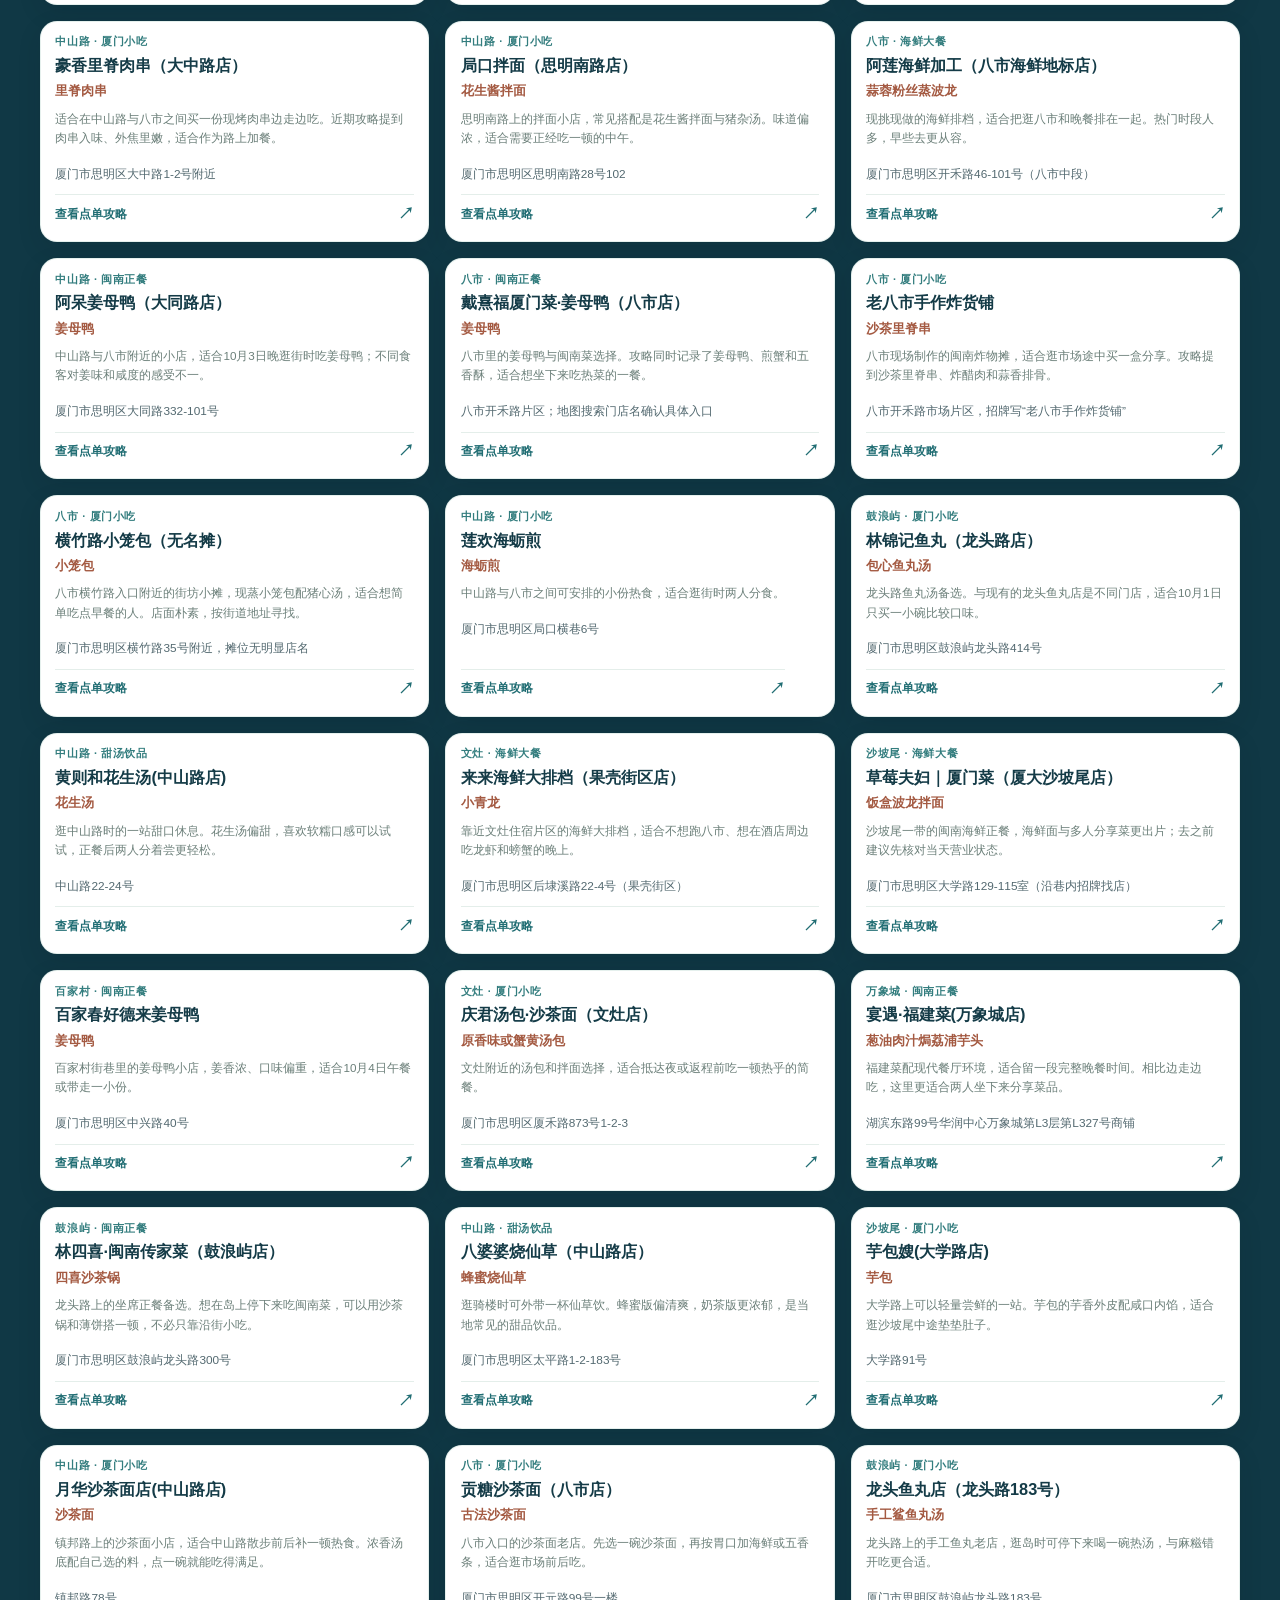
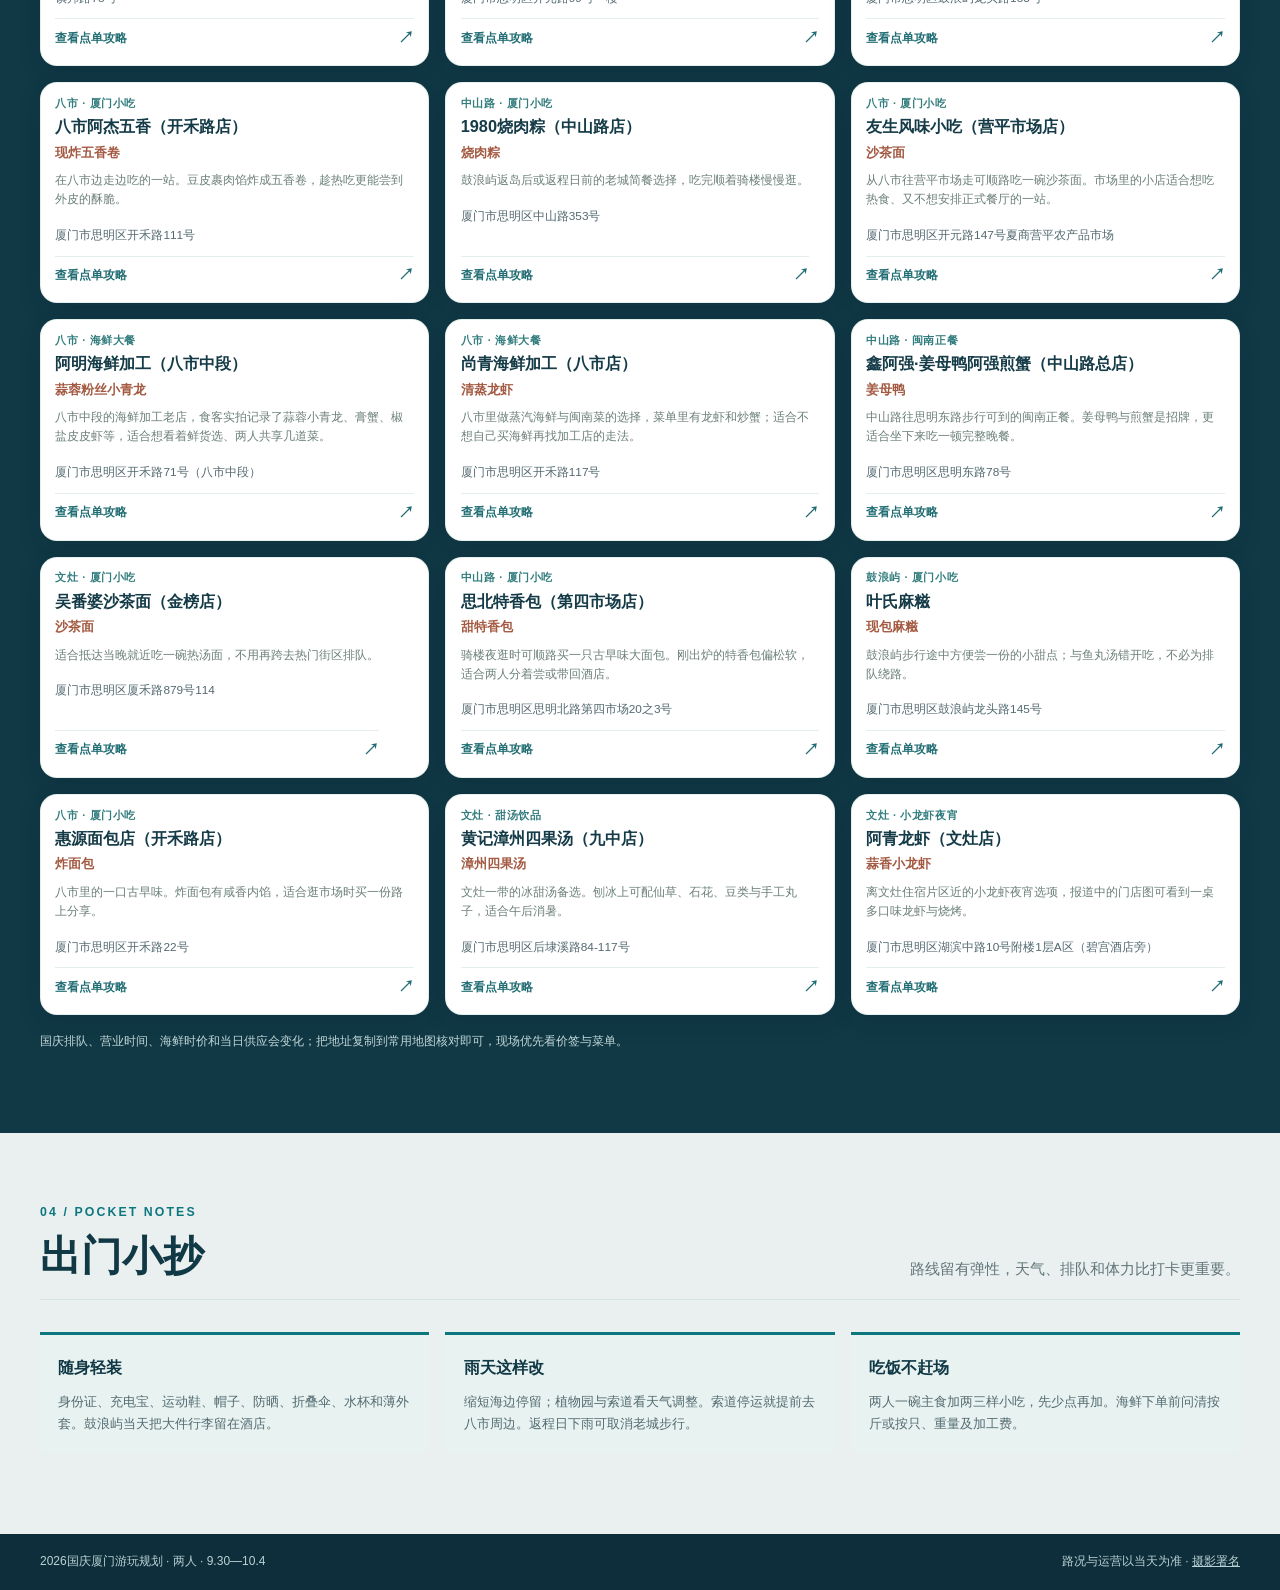
==== commit 2929f77e: "Add matched food photos and unify Xiaohongshu links" ====
--- a/index.html
+++ b/index.html
@@ -16,10 +16,10 @@
     <script defer src="map-transit.js?v=20260927-mobile-controls1"></script>
     <script defer src="place-photo-data.js?v=20260926-gallery1"></script>
     <script defer src="place-photo-additions.js?v=20260926-route5"></script>
-    <script defer src="travel-enrichment.js?v=20260929-xhs-food3"></script>
-    <script defer src="food-details.js?v=20260929-empty-photo1"></script>
+    <script defer src="travel-enrichment.js?v=20260929-food-real-photos1"></script>
+    <script defer src="food-details.js?v=20260929-xhs-link-label1"></script>
     <script defer src="food-ranking.js?v=20260929-food-ranking1"></script>
-    <script defer src="app.js?v=20260929-food-empty1"></script>
+    <script defer src="app.js?v=20260929-food-review-complete1"></script>
     <script defer src="map-atlas-v2.js?v=20260929-route-zero1"></script>
 </head>
 <body>
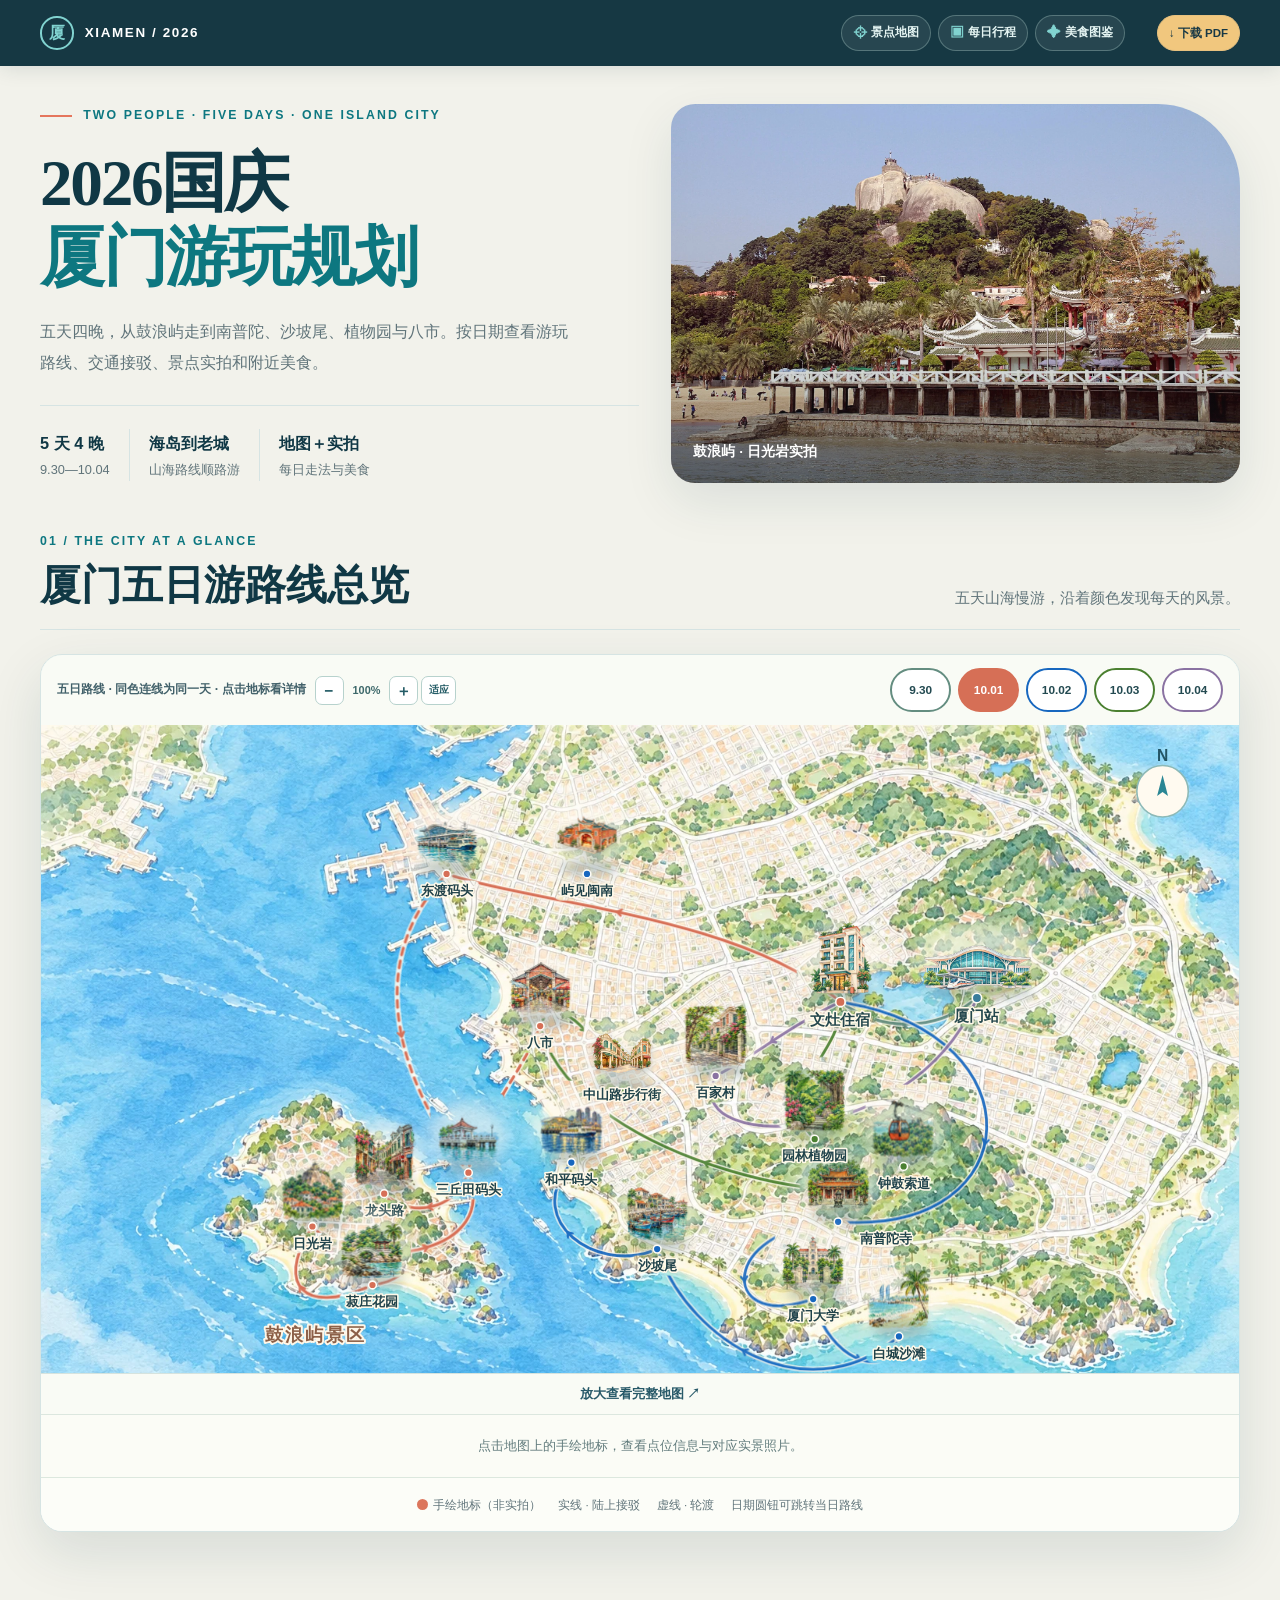
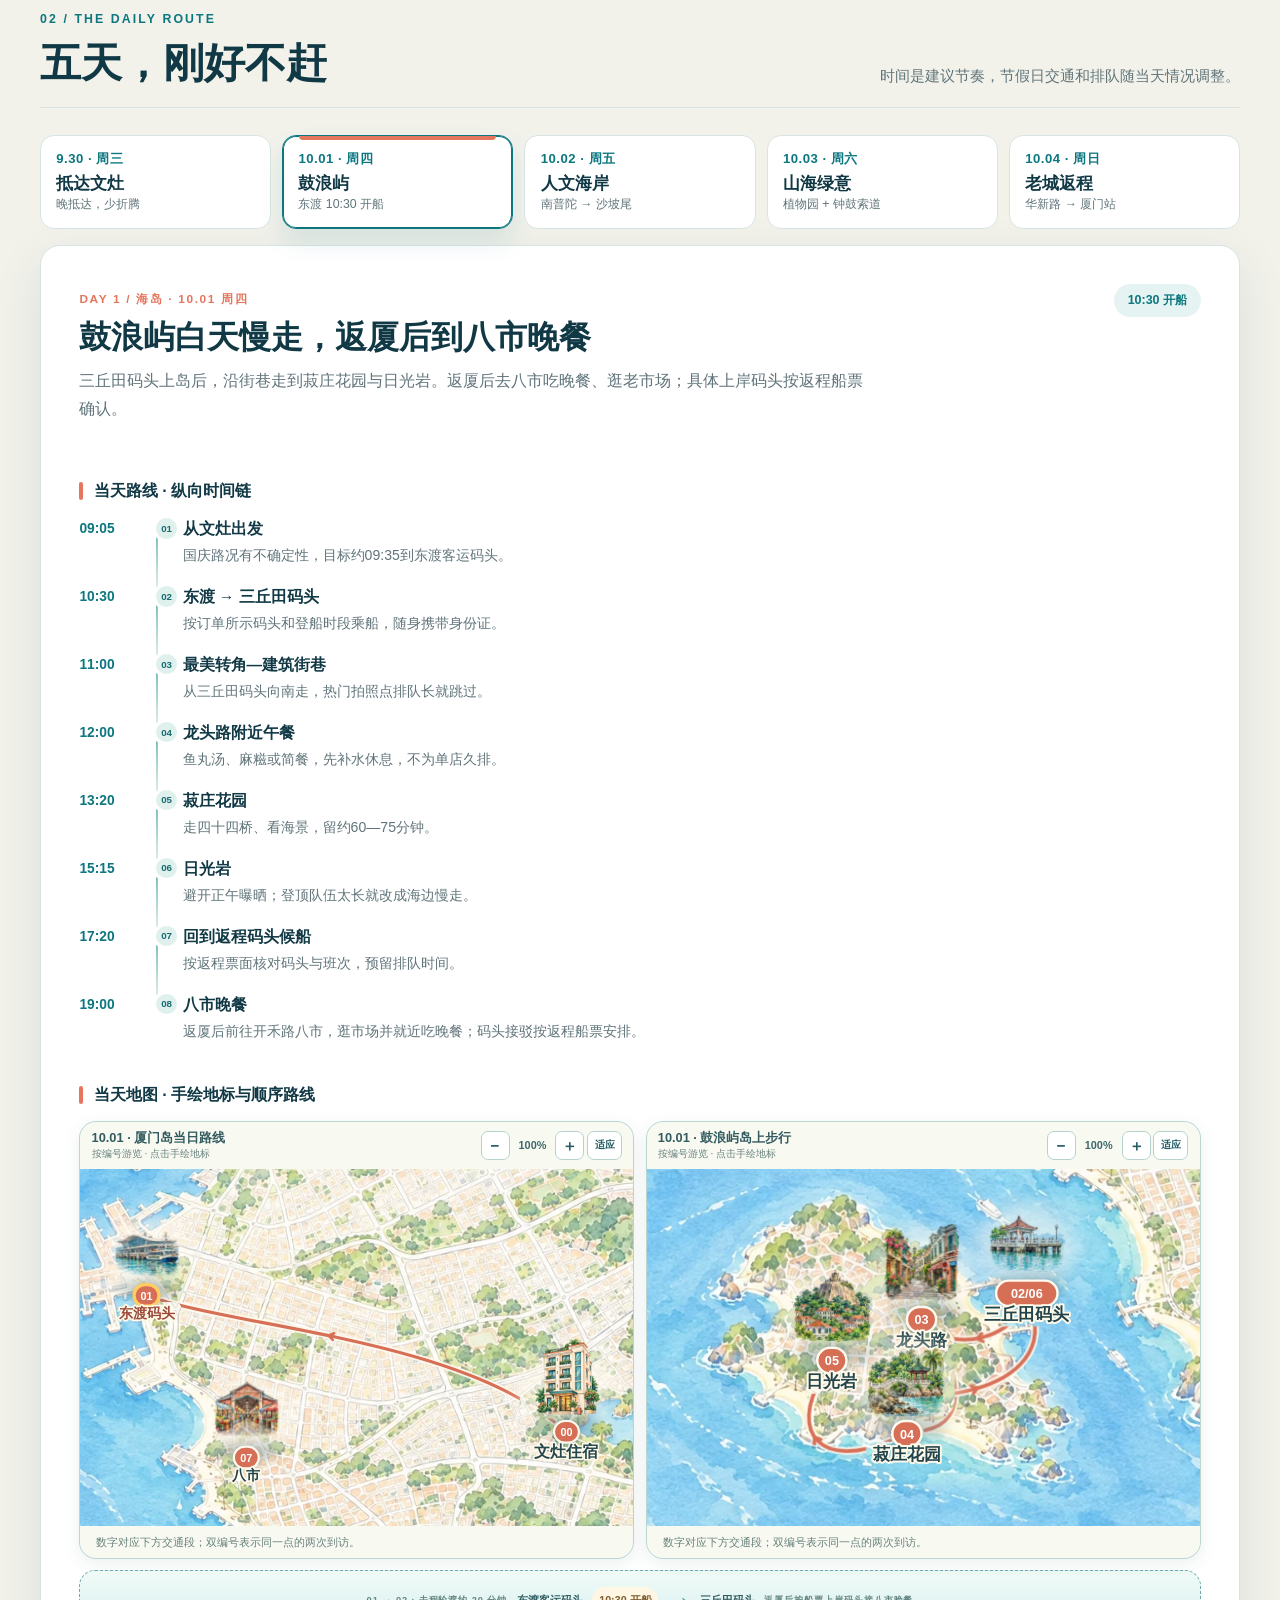
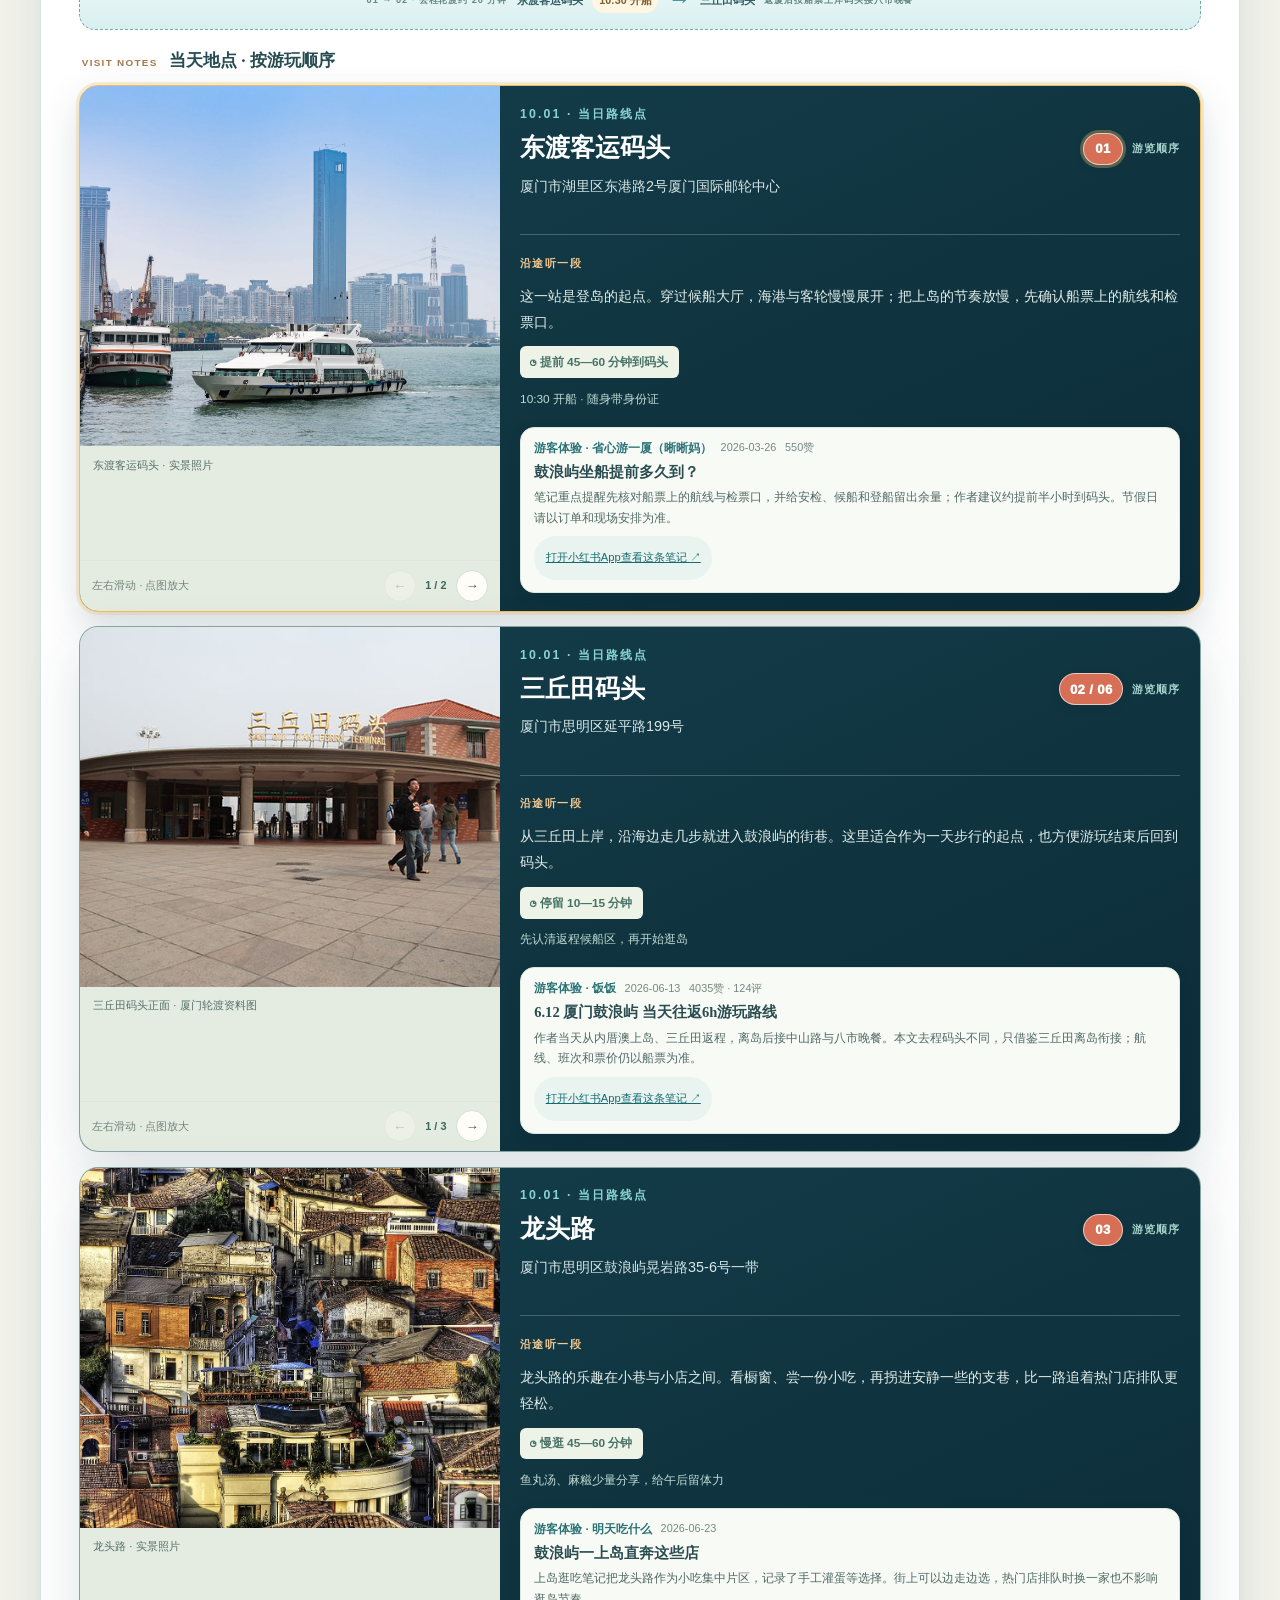
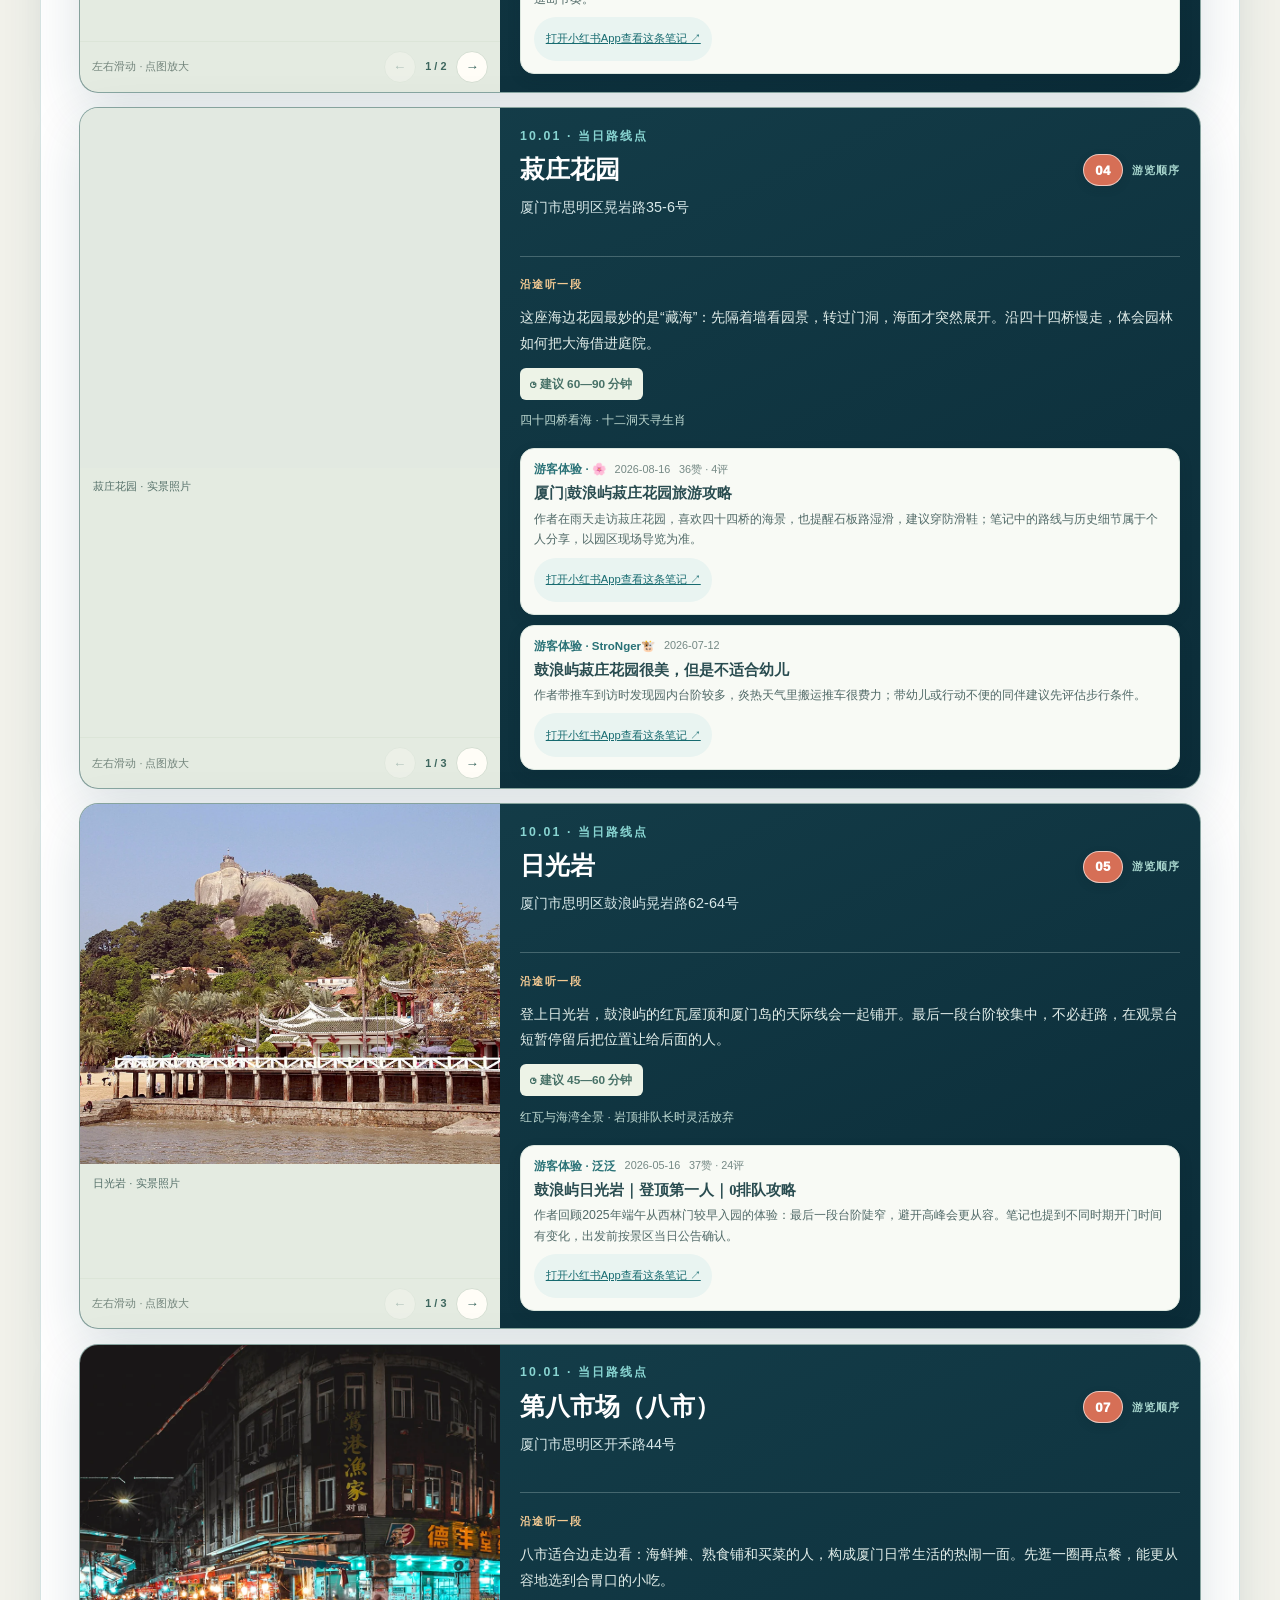
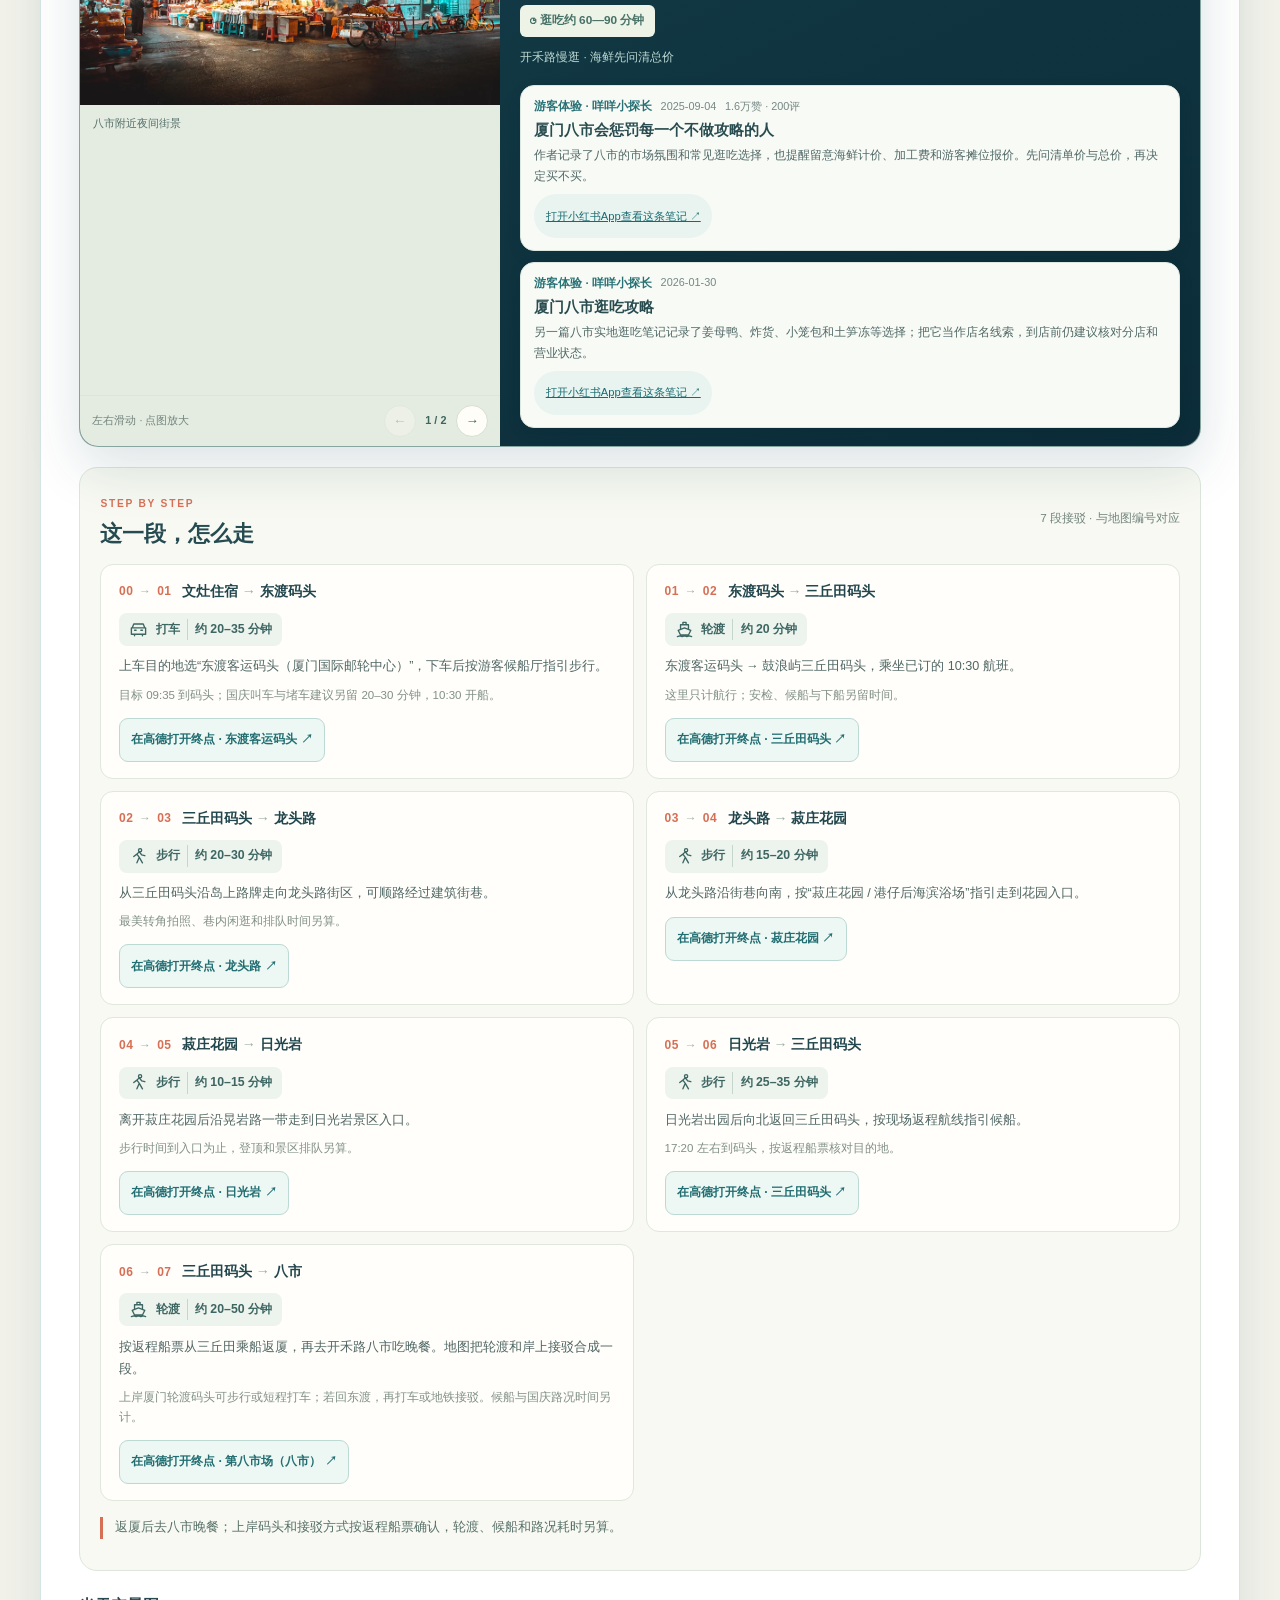
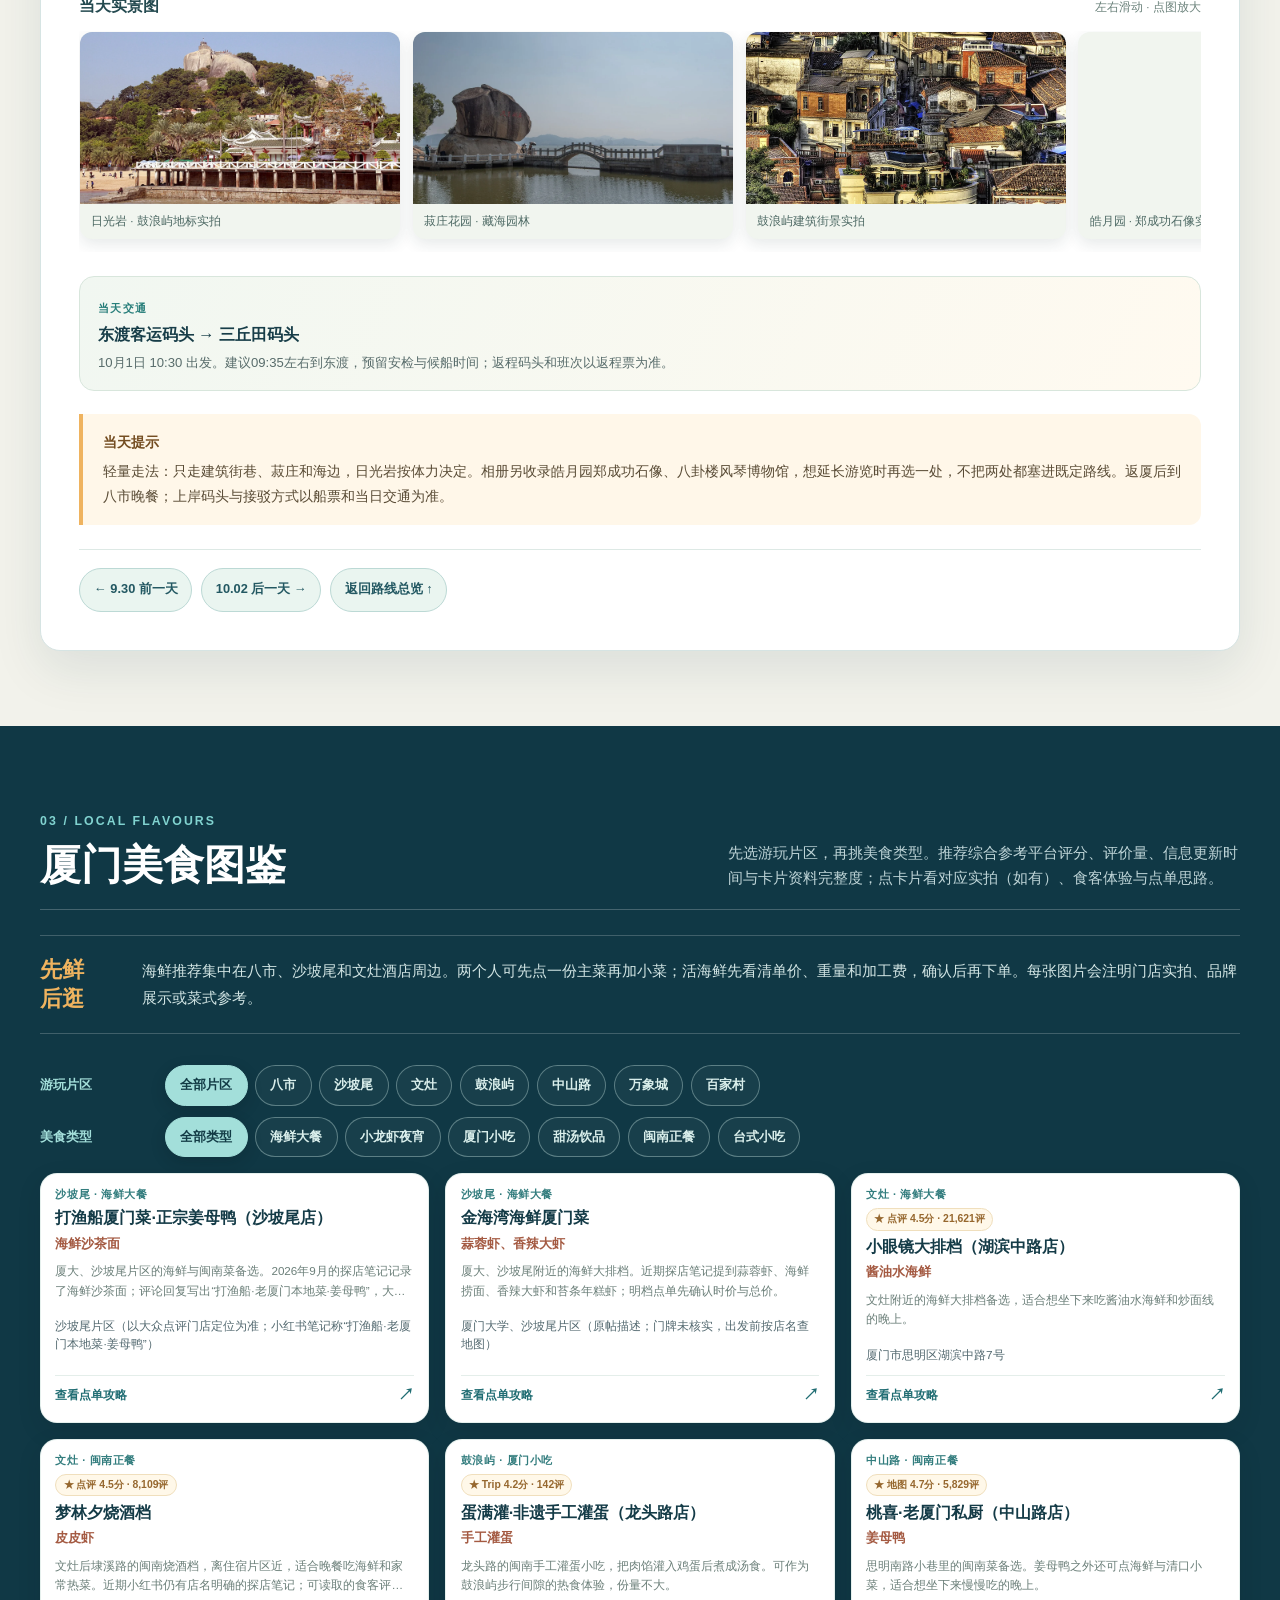
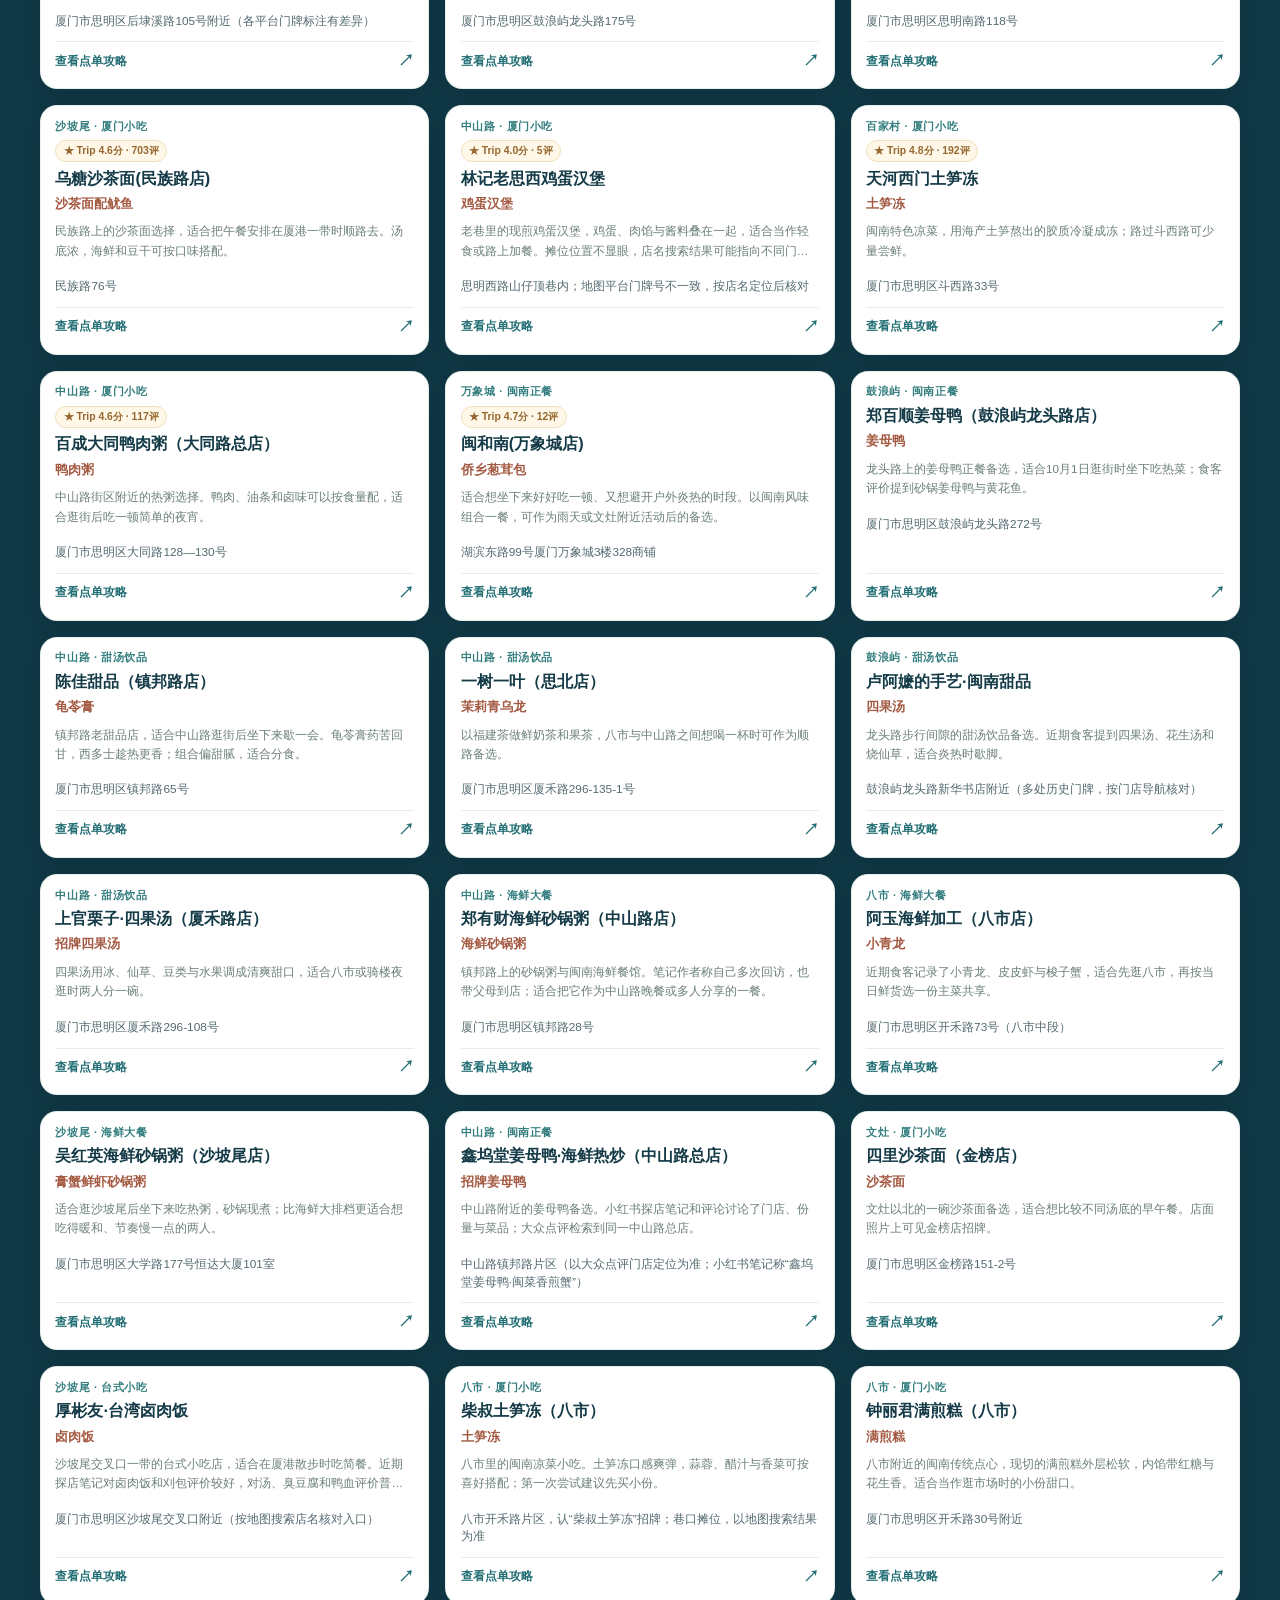
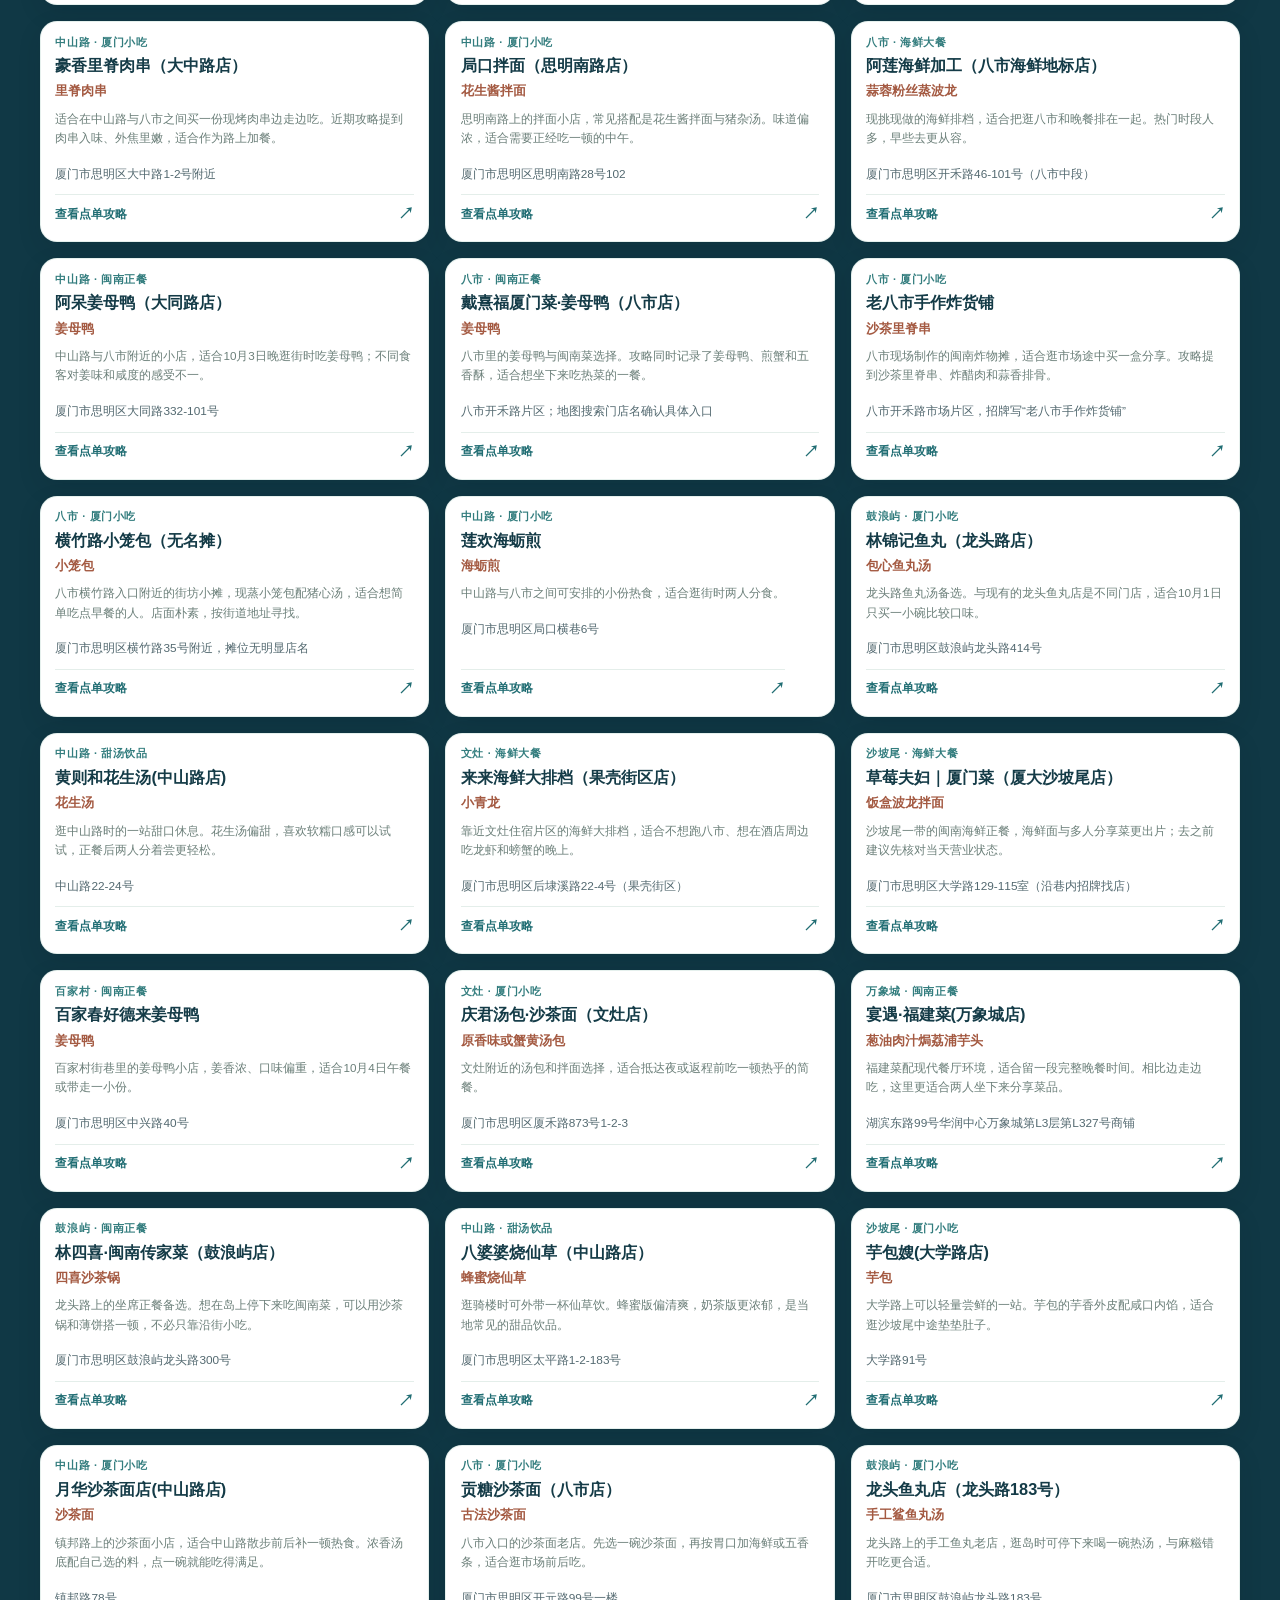
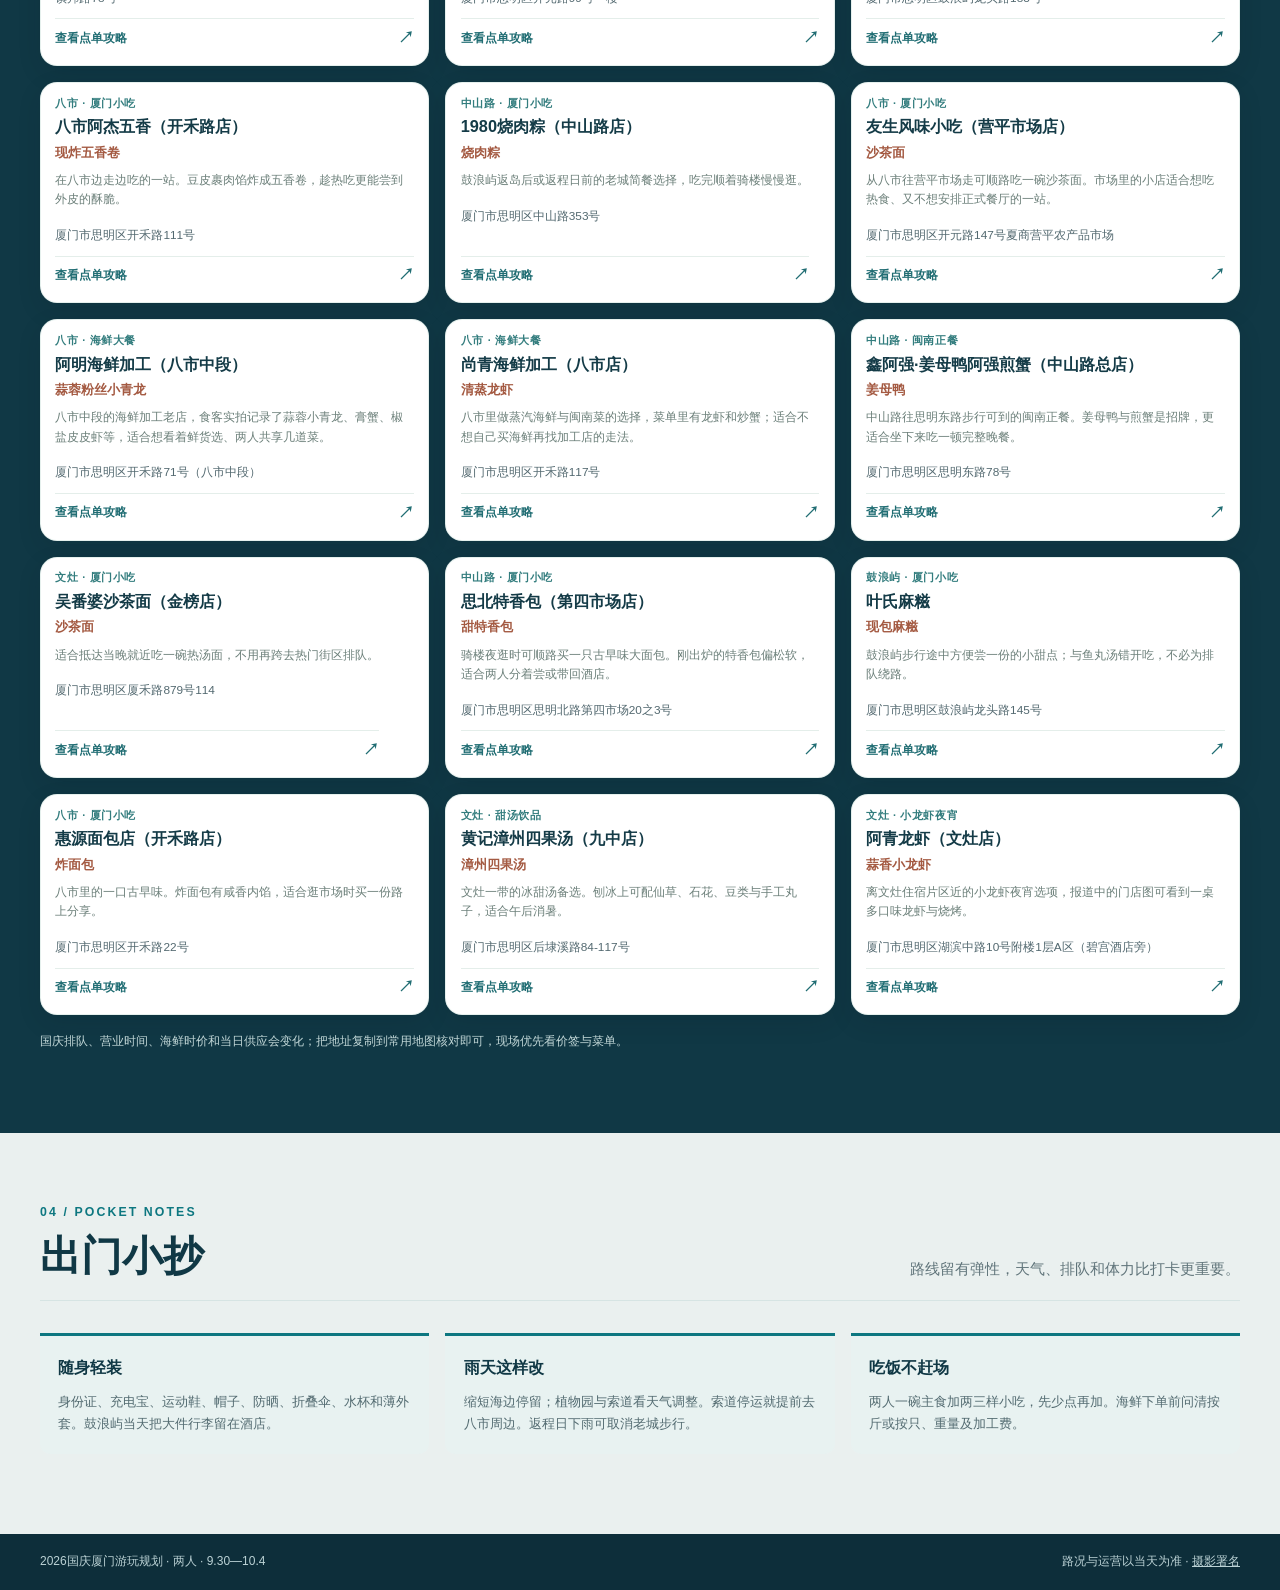
==== commit 022abc29: "Optimize mobile map and photo loading" ====
--- a/index.html
+++ b/index.html
@@ -11,16 +11,17 @@
   <link rel="stylesheet" href="styles.css?v=20260929-food-close1">
   <link rel="stylesheet" href="map-atlas-v2.css?v=20260929-title-order1">
     <script defer src="map-geometry.js?v=20260926-watercolor10"></script>
-    <script defer src="image-path.js?v=20260926-watercolor10"></script>
-    <script defer src="map-data.js?v=20260929-route-zero1"></script>
+    <script defer src="image-path.js?v=20260929-mobile-preview1"></script>
+    <script defer src="image-previews.js?v=20260929-mobile-preview1"></script>
+    <script defer src="map-data.js?v=20260929-mobile-preview1"></script>
     <script defer src="map-transit.js?v=20260927-mobile-controls1"></script>
     <script defer src="place-photo-data.js?v=20260926-gallery1"></script>
     <script defer src="place-photo-additions.js?v=20260926-route5"></script>
-    <script defer src="travel-enrichment.js?v=20260929-food-real-photos1"></script>
+    <script defer src="travel-enrichment.js?v=20260929-mobile-preview1"></script>
     <script defer src="food-details.js?v=20260929-xhs-link-label1"></script>
     <script defer src="food-ranking.js?v=20260929-food-ranking1"></script>
-    <script defer src="app.js?v=20260929-food-review-complete1"></script>
-    <script defer src="map-atlas-v2.js?v=20260929-route-zero1"></script>
+    <script defer src="app.js?v=20260929-mobile-preview1"></script>
+    <script defer src="map-atlas-v2.js?v=20260929-mobile-preview1"></script>
 </head>
 <body>
   <a class="skip-link" href="#itinerary">跳转到行程</a>
@@ -39,15 +40,15 @@
       <div class="masthead-copy">
         <div class="eyebrow"><span class="eyebrow-line"></span> TWO PEOPLE · FIVE DAYS · ONE ISLAND CITY</div>
         <h1 id="page-title">2026国庆<br><em>厦门游玩规划</em></h1>
-        <p>从文灶出发，把海岛、老城和山海串成顺路的五天。点开地图上的地点，就能看到当天怎么玩和真实景点照片。</p>
+        <p>五天四晚，从鼓浪屿走到南普陀、沙坡尾、植物园与八市。按日期查看游玩路线、交通接驳、景点实拍和附近美食。</p>
         <div class="masthead-facts" aria-label="行程概要">
-          <div><strong>09.30—10.04</strong><span>旅行日期</span></div>
-          <div><strong>10.01 / 10:30</strong><span>东渡 → 三丘田码头</span></div>
-          <div><strong>文灶</strong><span>住宿大本营</span></div>
+          <div><strong>5 天 4 晚</strong><span>9.30—10.04</span></div>
+          <div><strong>海岛到老城</strong><span>山海路线顺路游</span></div>
+          <div><strong>地图＋实拍</strong><span>每日走法与美食</span></div>
         </div>
       </div>
       <figure class="masthead-image">
-        <img src="assets/sunlight_rock.jpg" alt="鼓浪屿日光岩与海滨建筑实拍" fetchpriority="high">
+        <img src="assets/preview/sunlight_rock.jpg.webp" alt="鼓浪屿日光岩与海滨建筑实拍" fetchpriority="high" decoding="async">
         <figcaption>鼓浪屿 · 日光岩实拍</figcaption>
       </figure>
     </section>
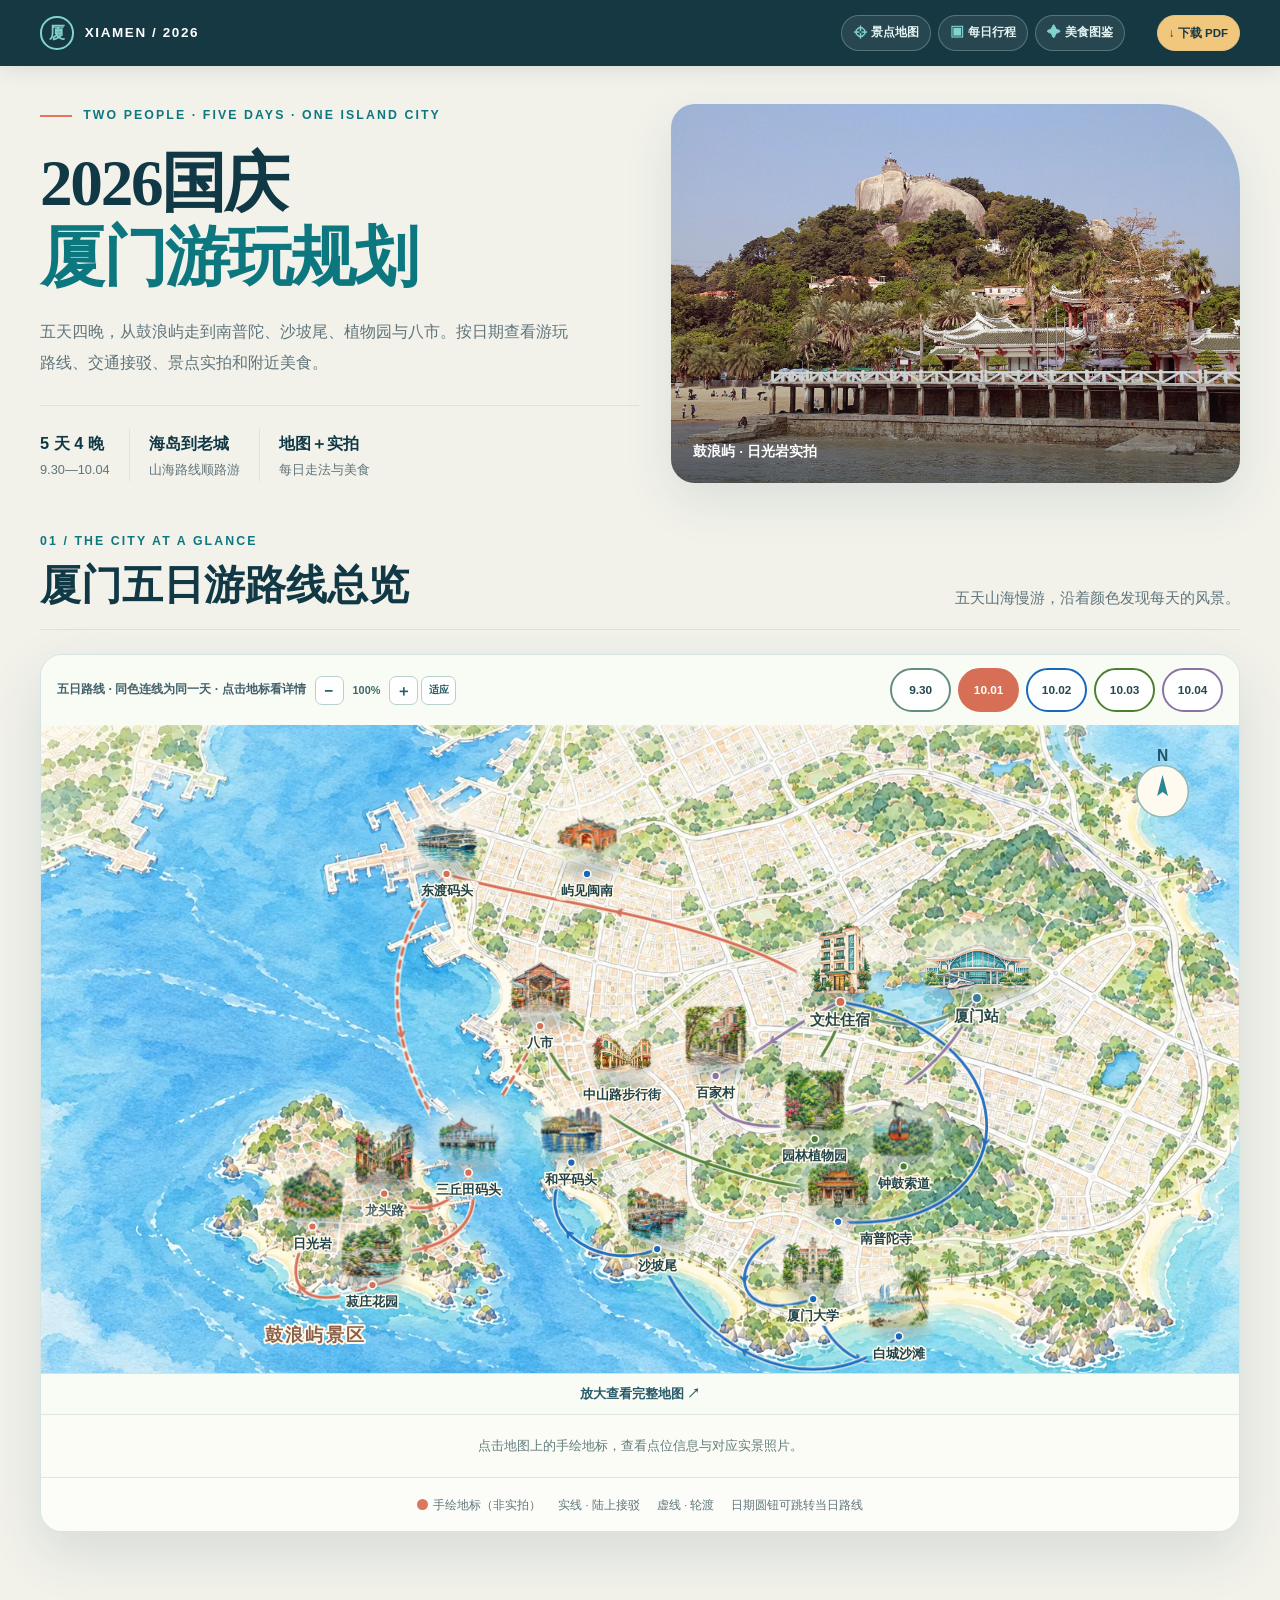
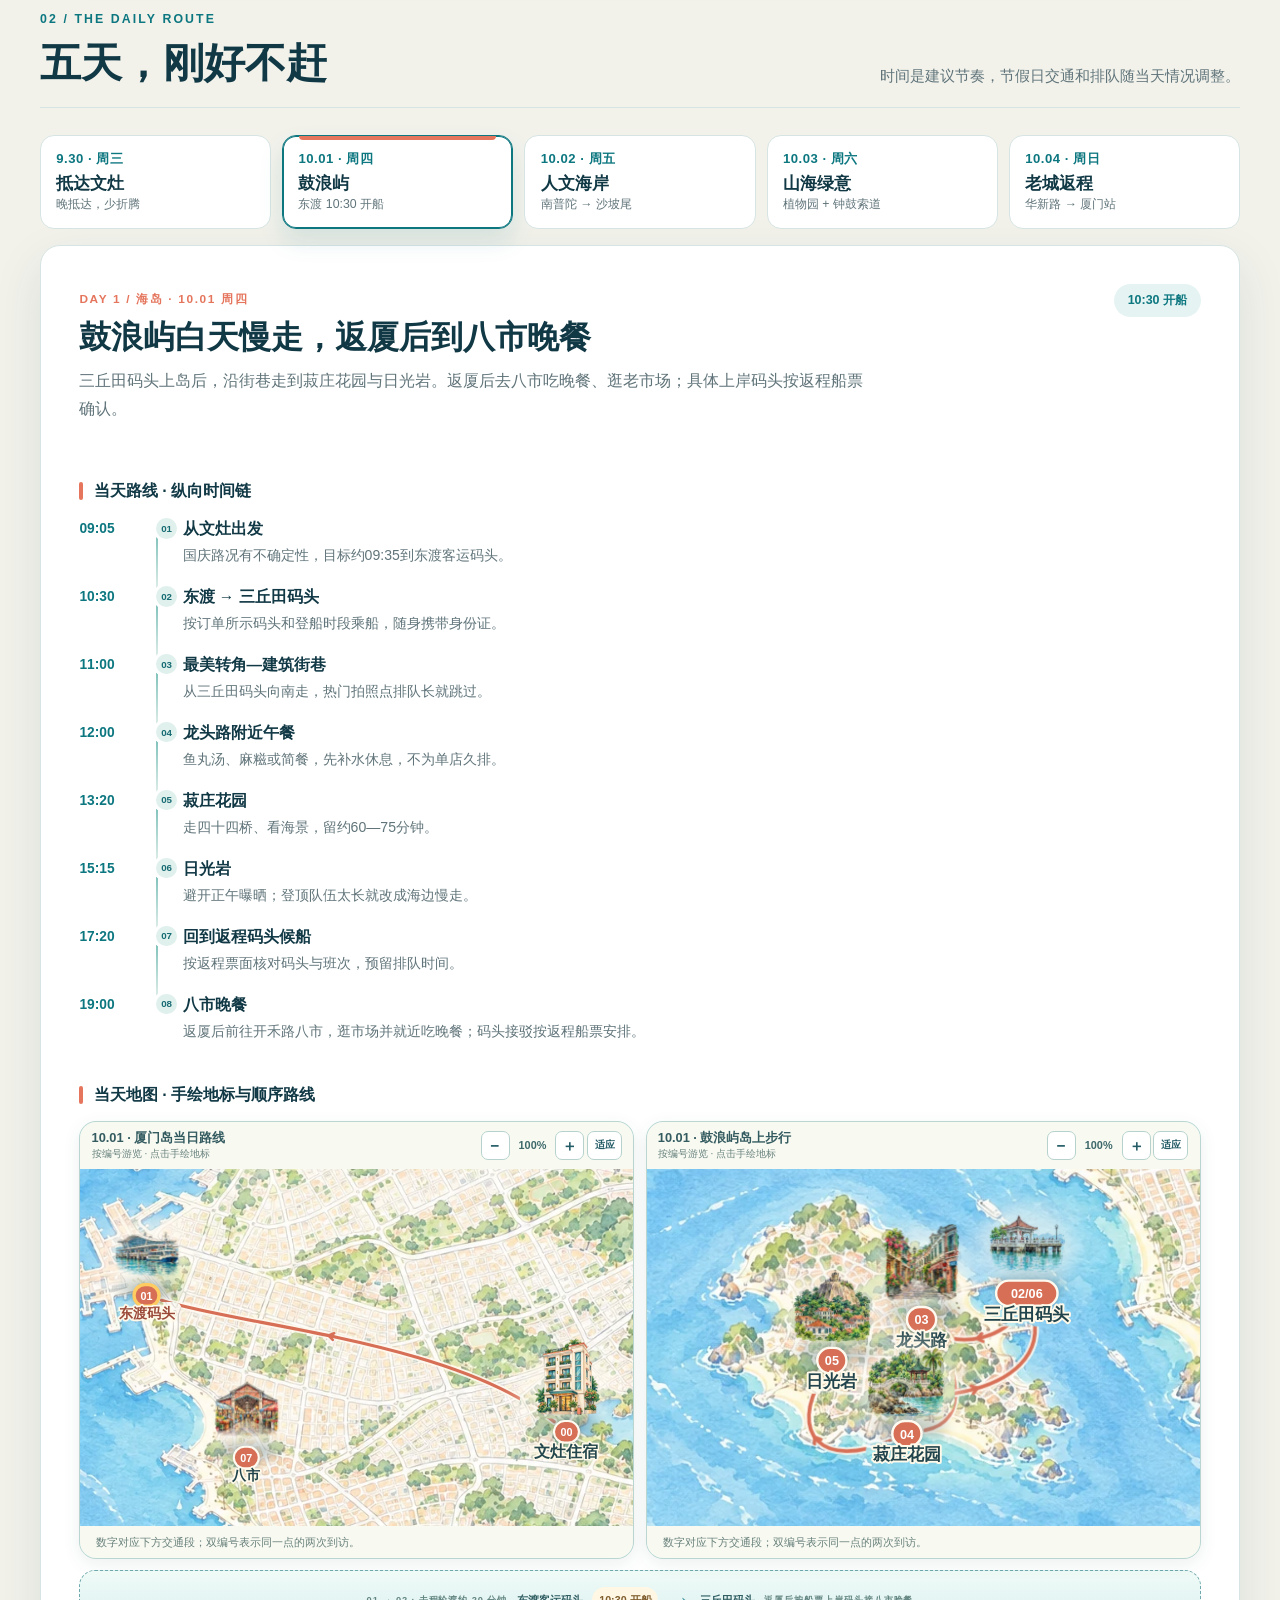
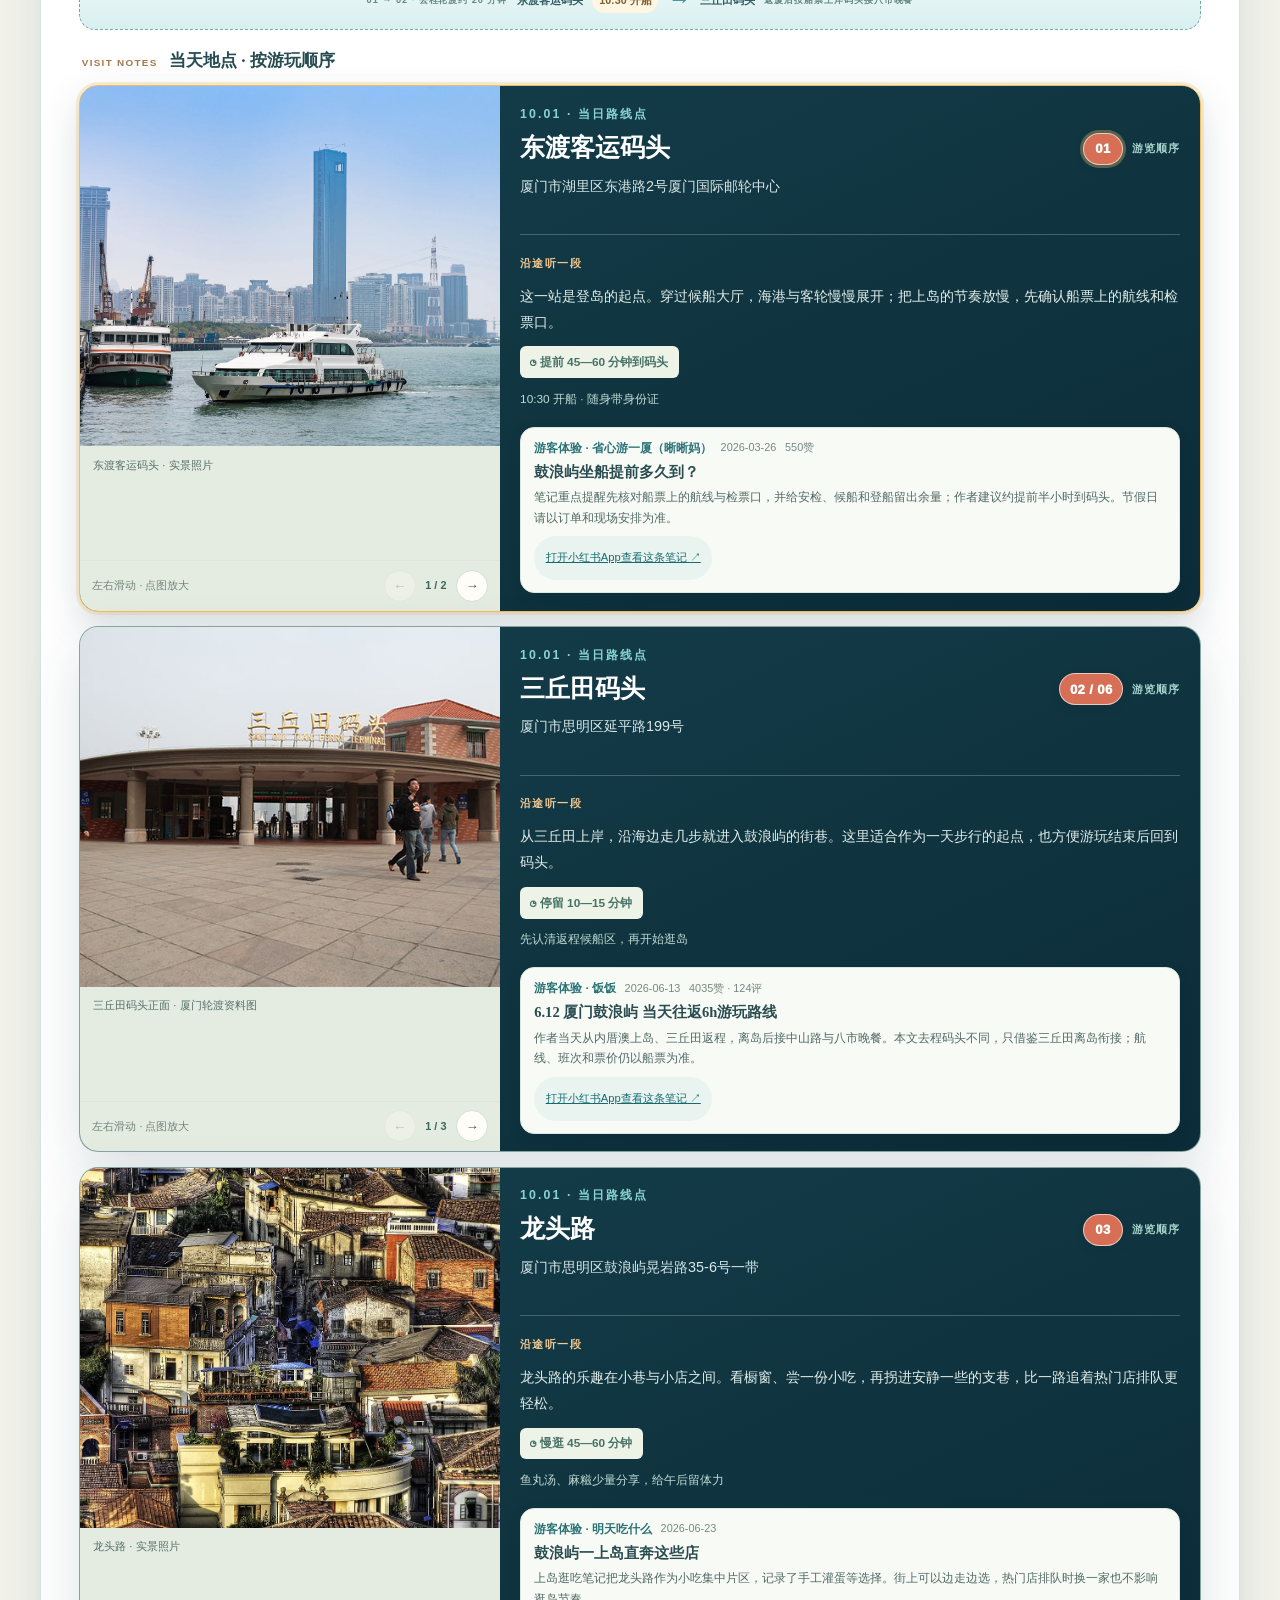
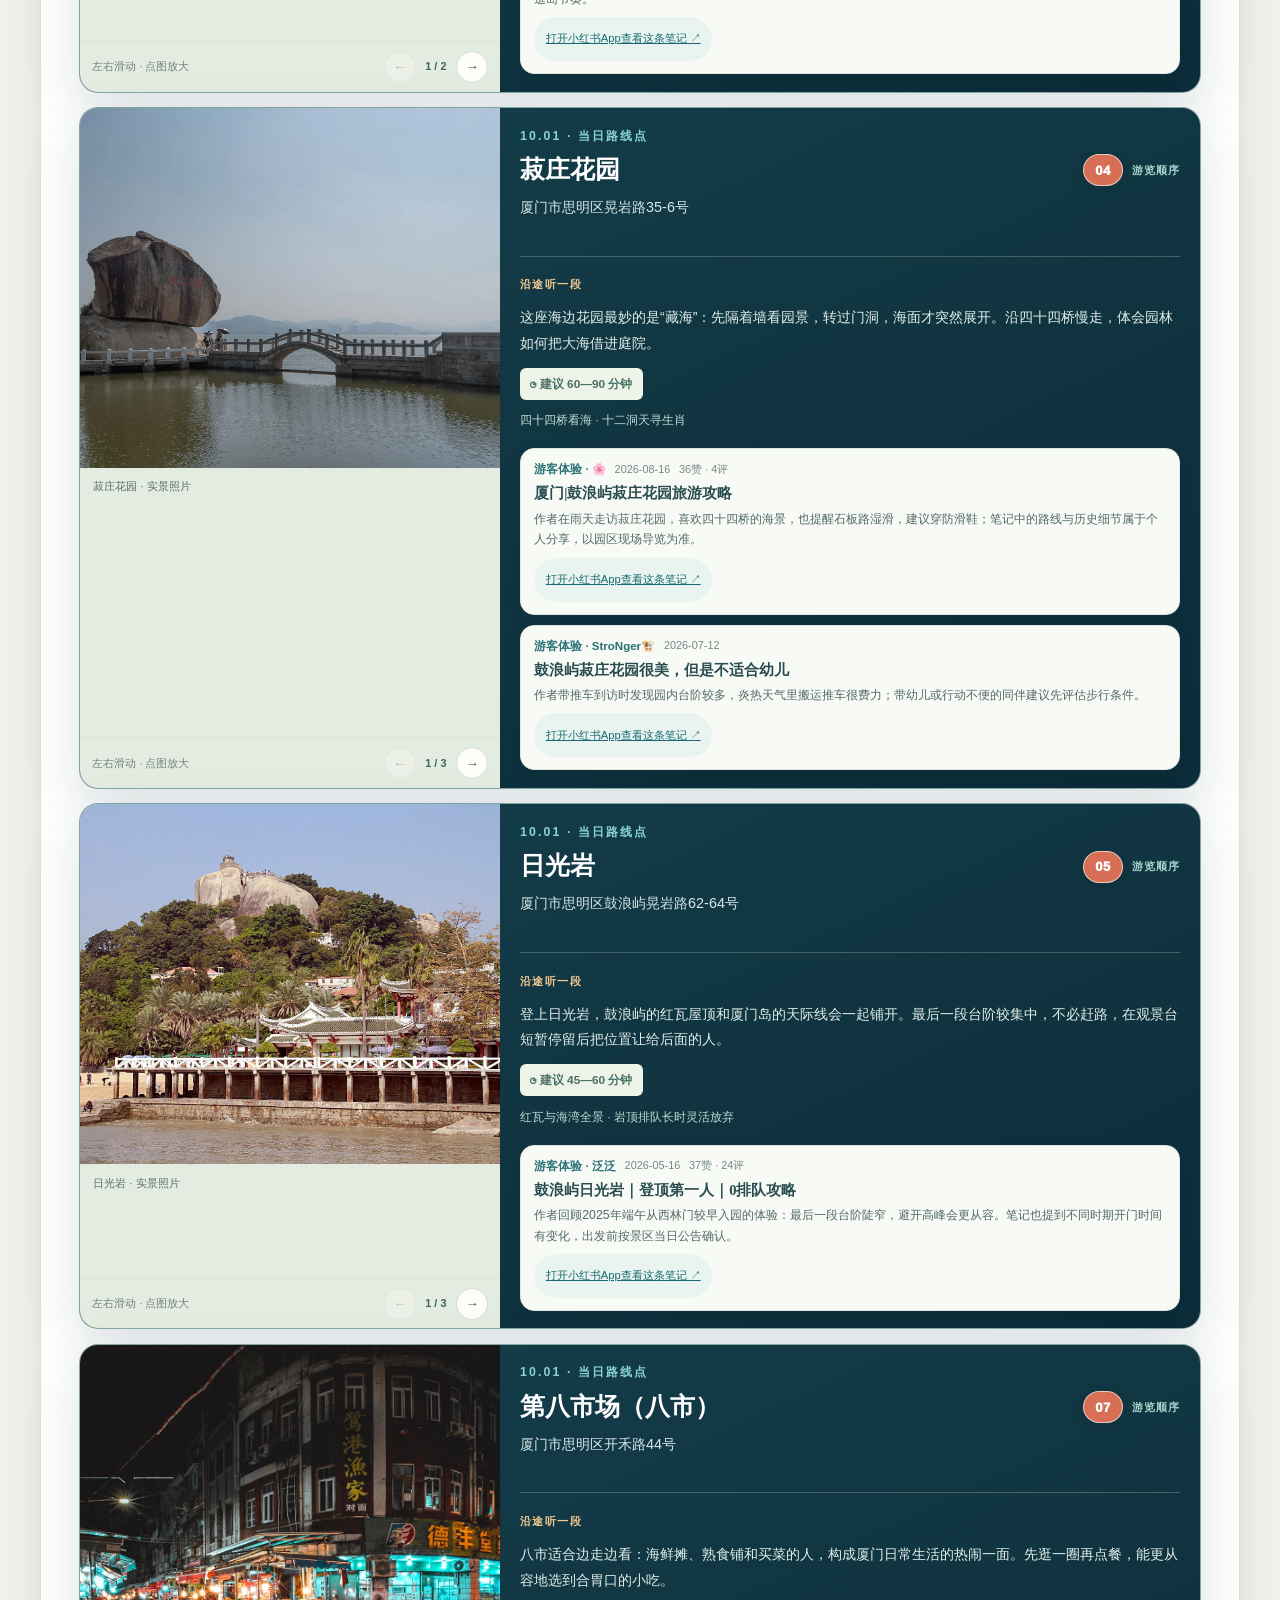
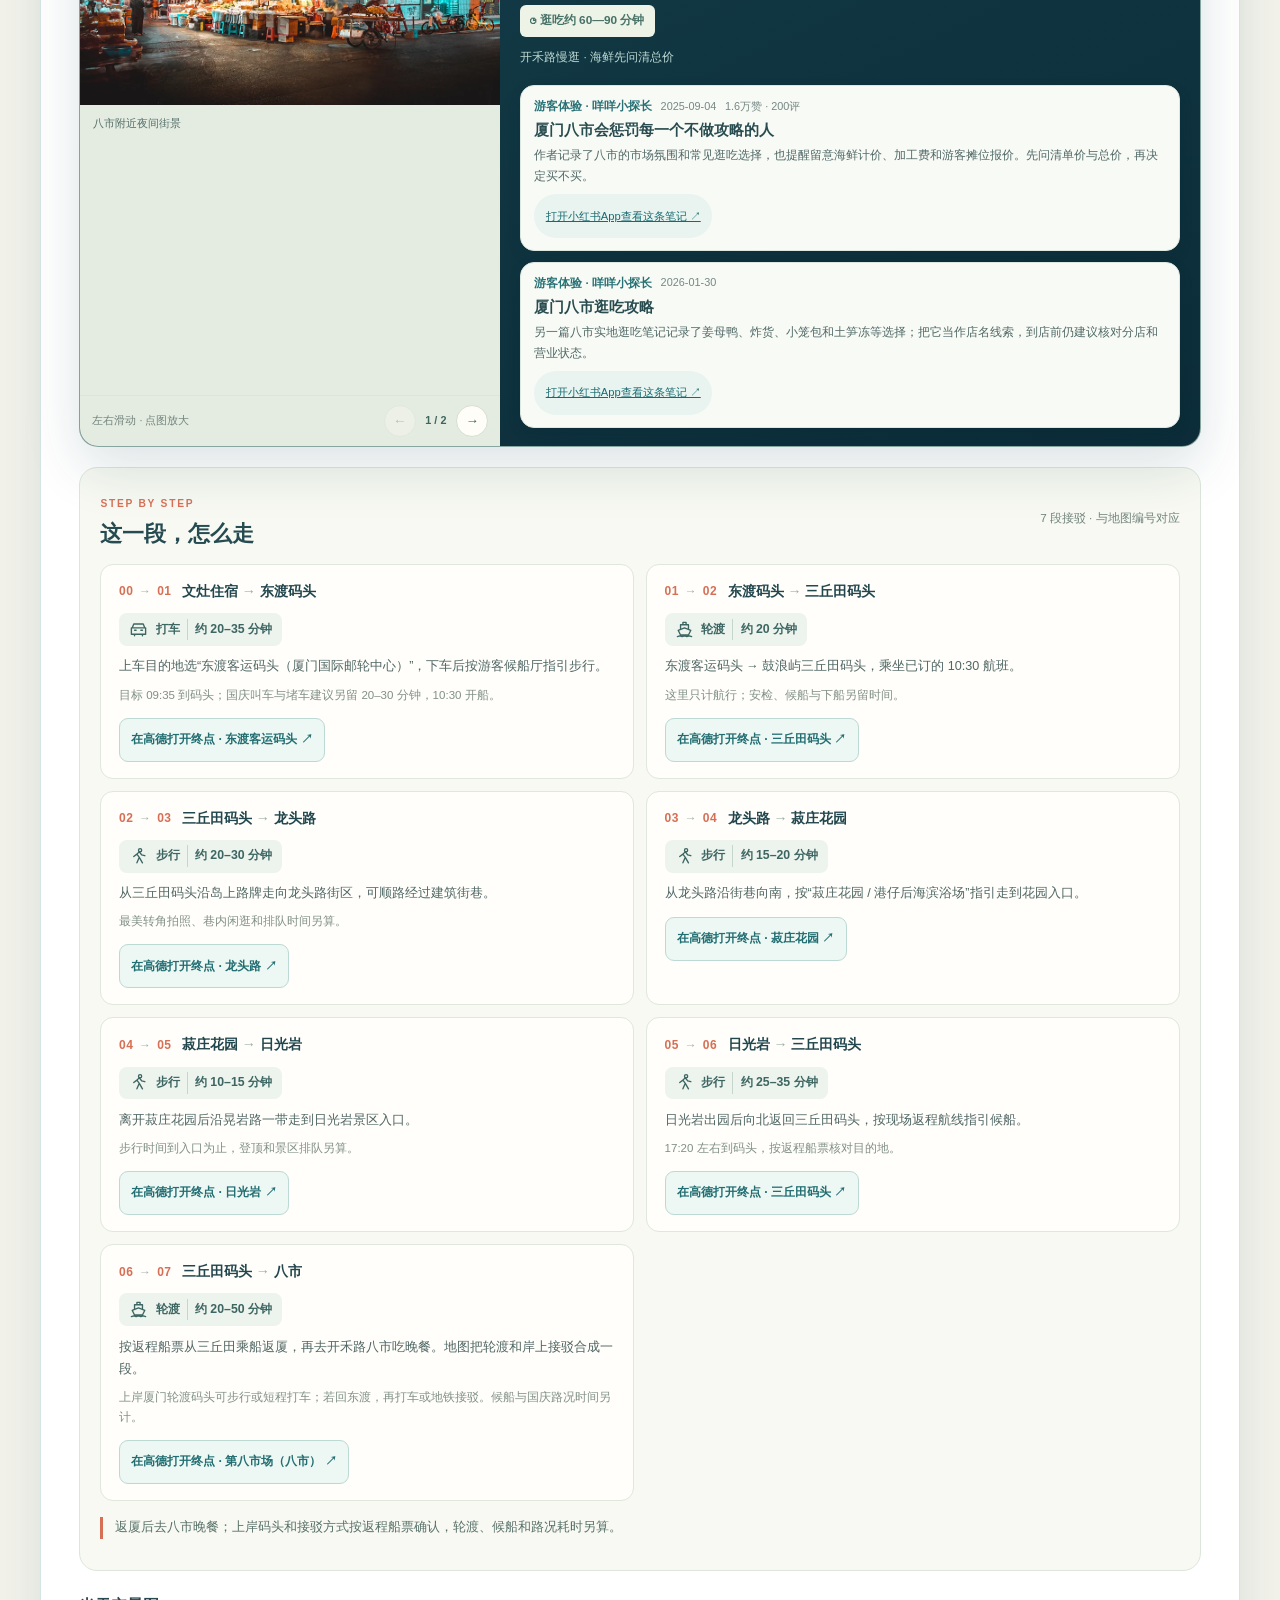
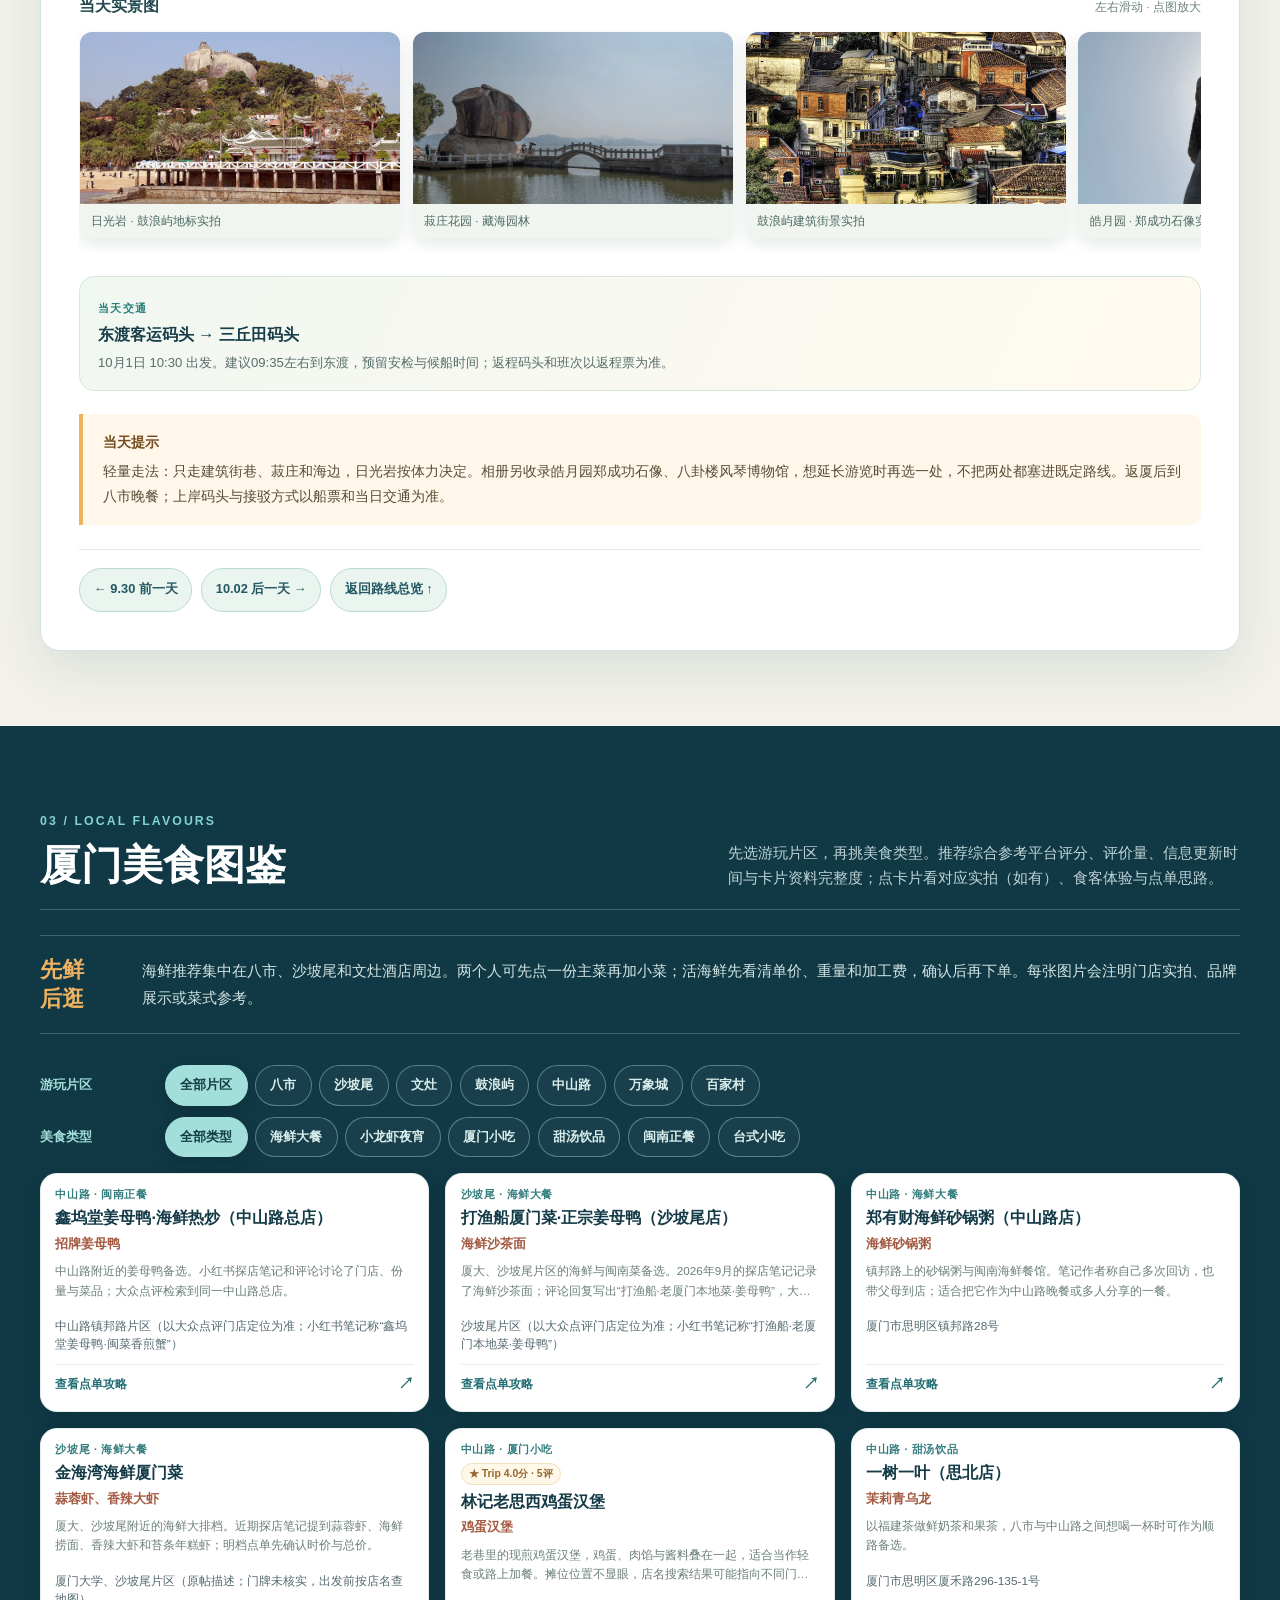
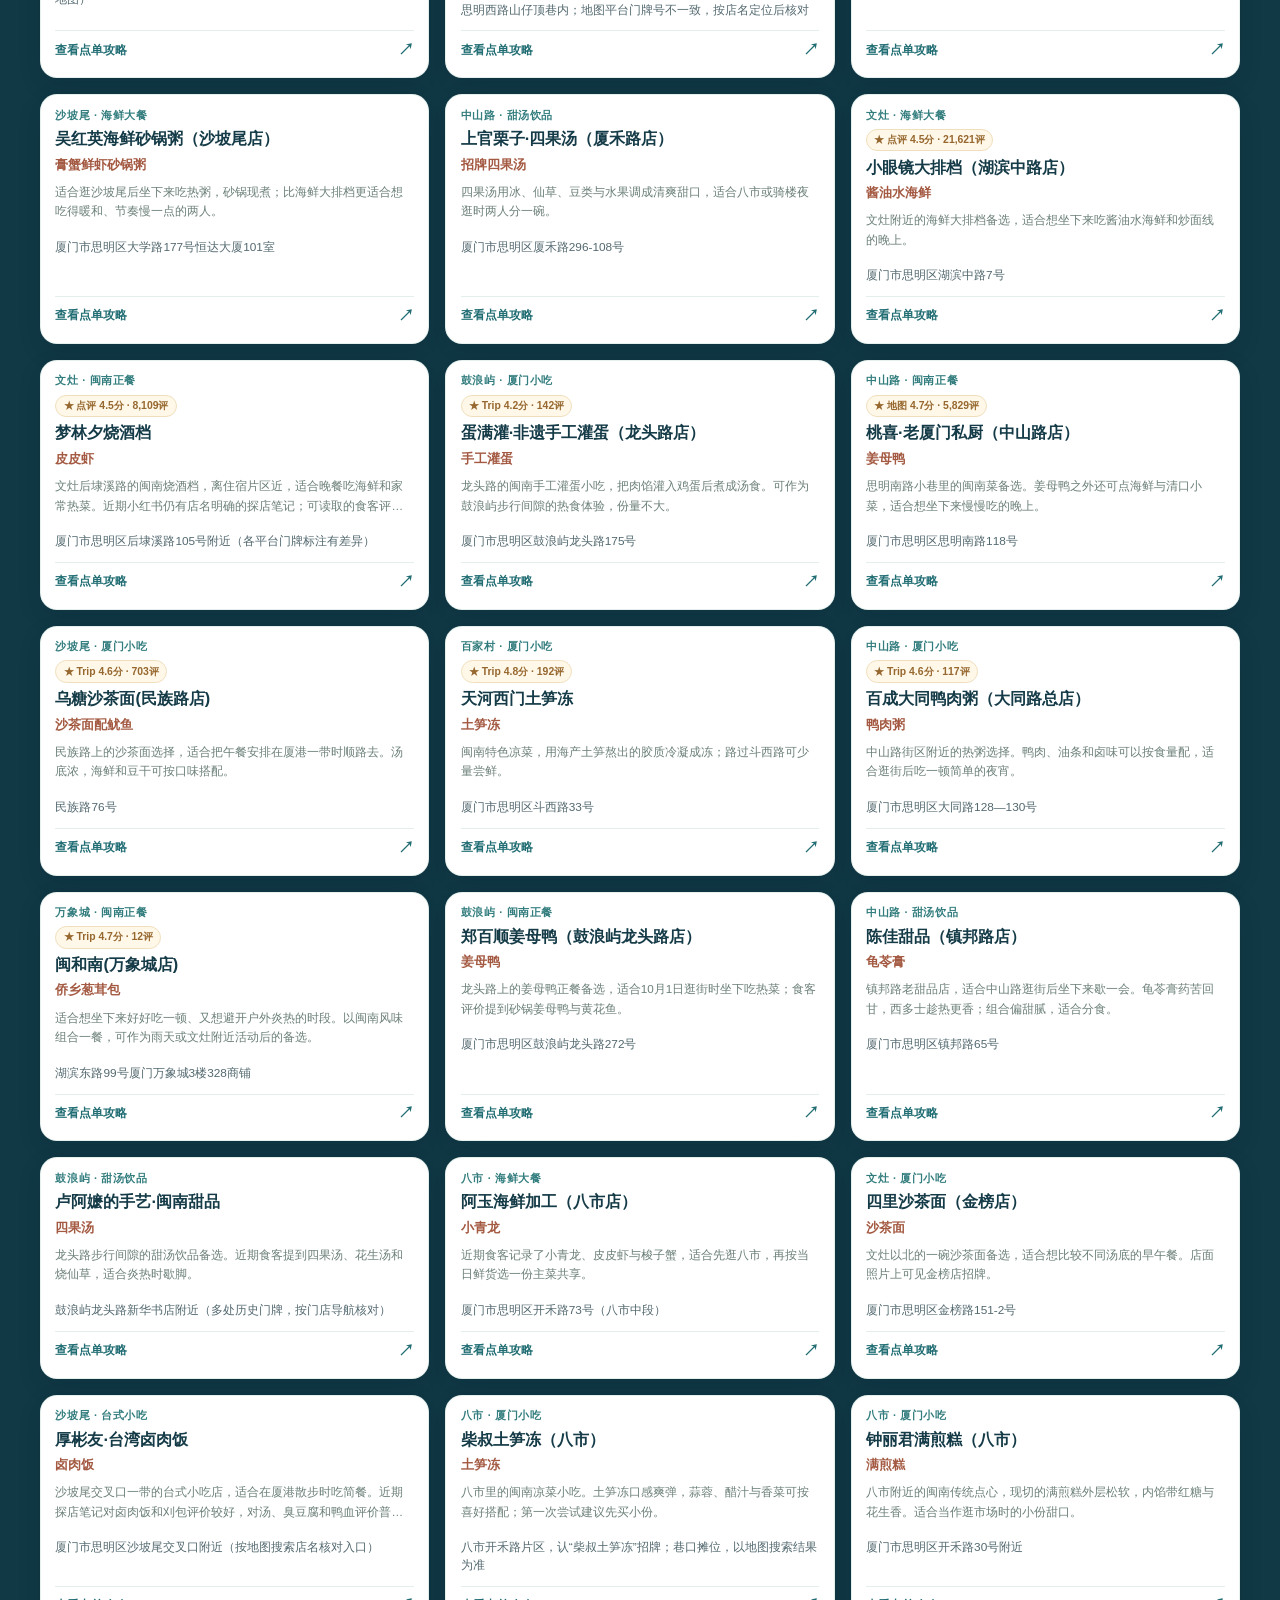
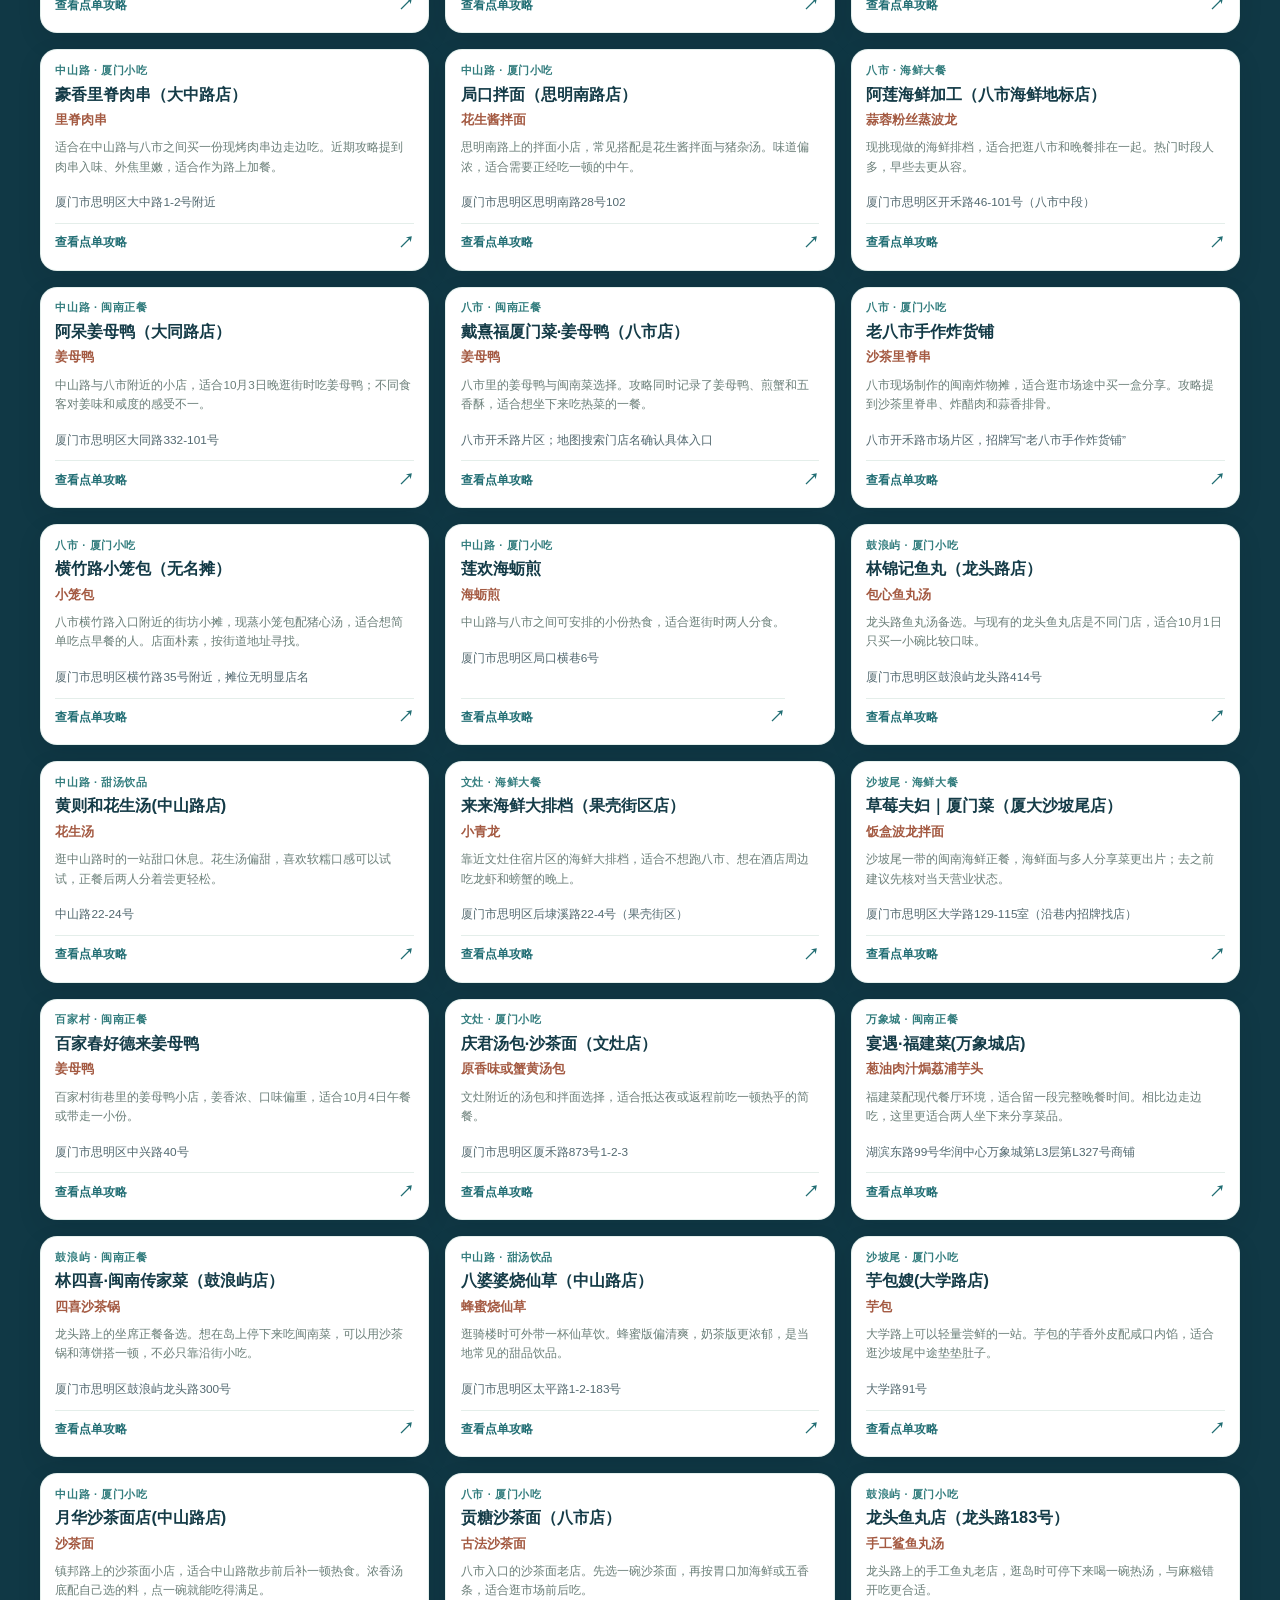
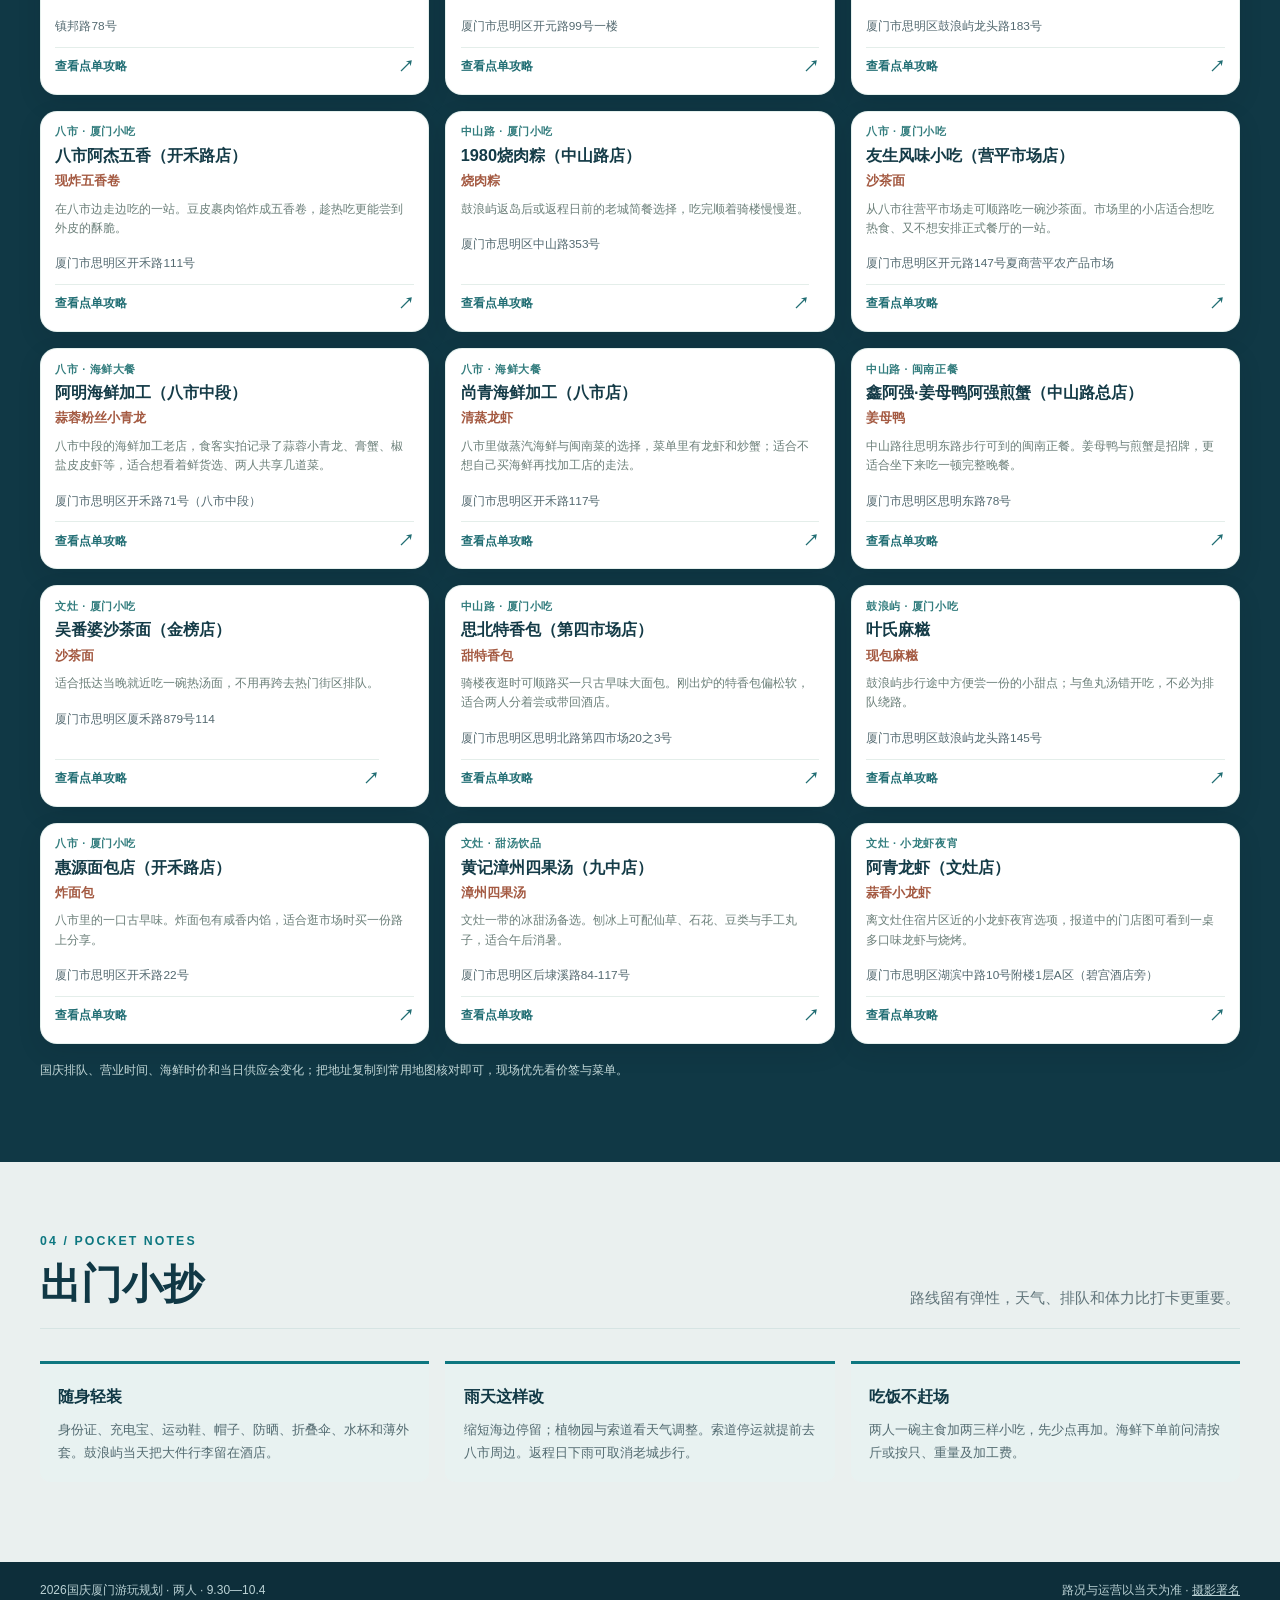
==== commit 023fcd7f: "Reorder featured food cards" ====
--- a/index.html
+++ b/index.html
@@ -17,7 +17,7 @@
     <script defer src="map-transit.js?v=20260927-mobile-controls1"></script>
     <script defer src="place-photo-data.js?v=20260926-gallery1"></script>
     <script defer src="place-photo-additions.js?v=20260926-route5"></script>
-    <script defer src="travel-enrichment.js?v=20260929-mobile-preview1"></script>
+    <script defer src="travel-enrichment.js?v=20260929-food-order1"></script>
     <script defer src="food-details.js?v=20260929-xhs-link-label1"></script>
     <script defer src="food-ranking.js?v=20260929-food-ranking1"></script>
     <script defer src="app.js?v=20260929-mobile-preview1"></script>
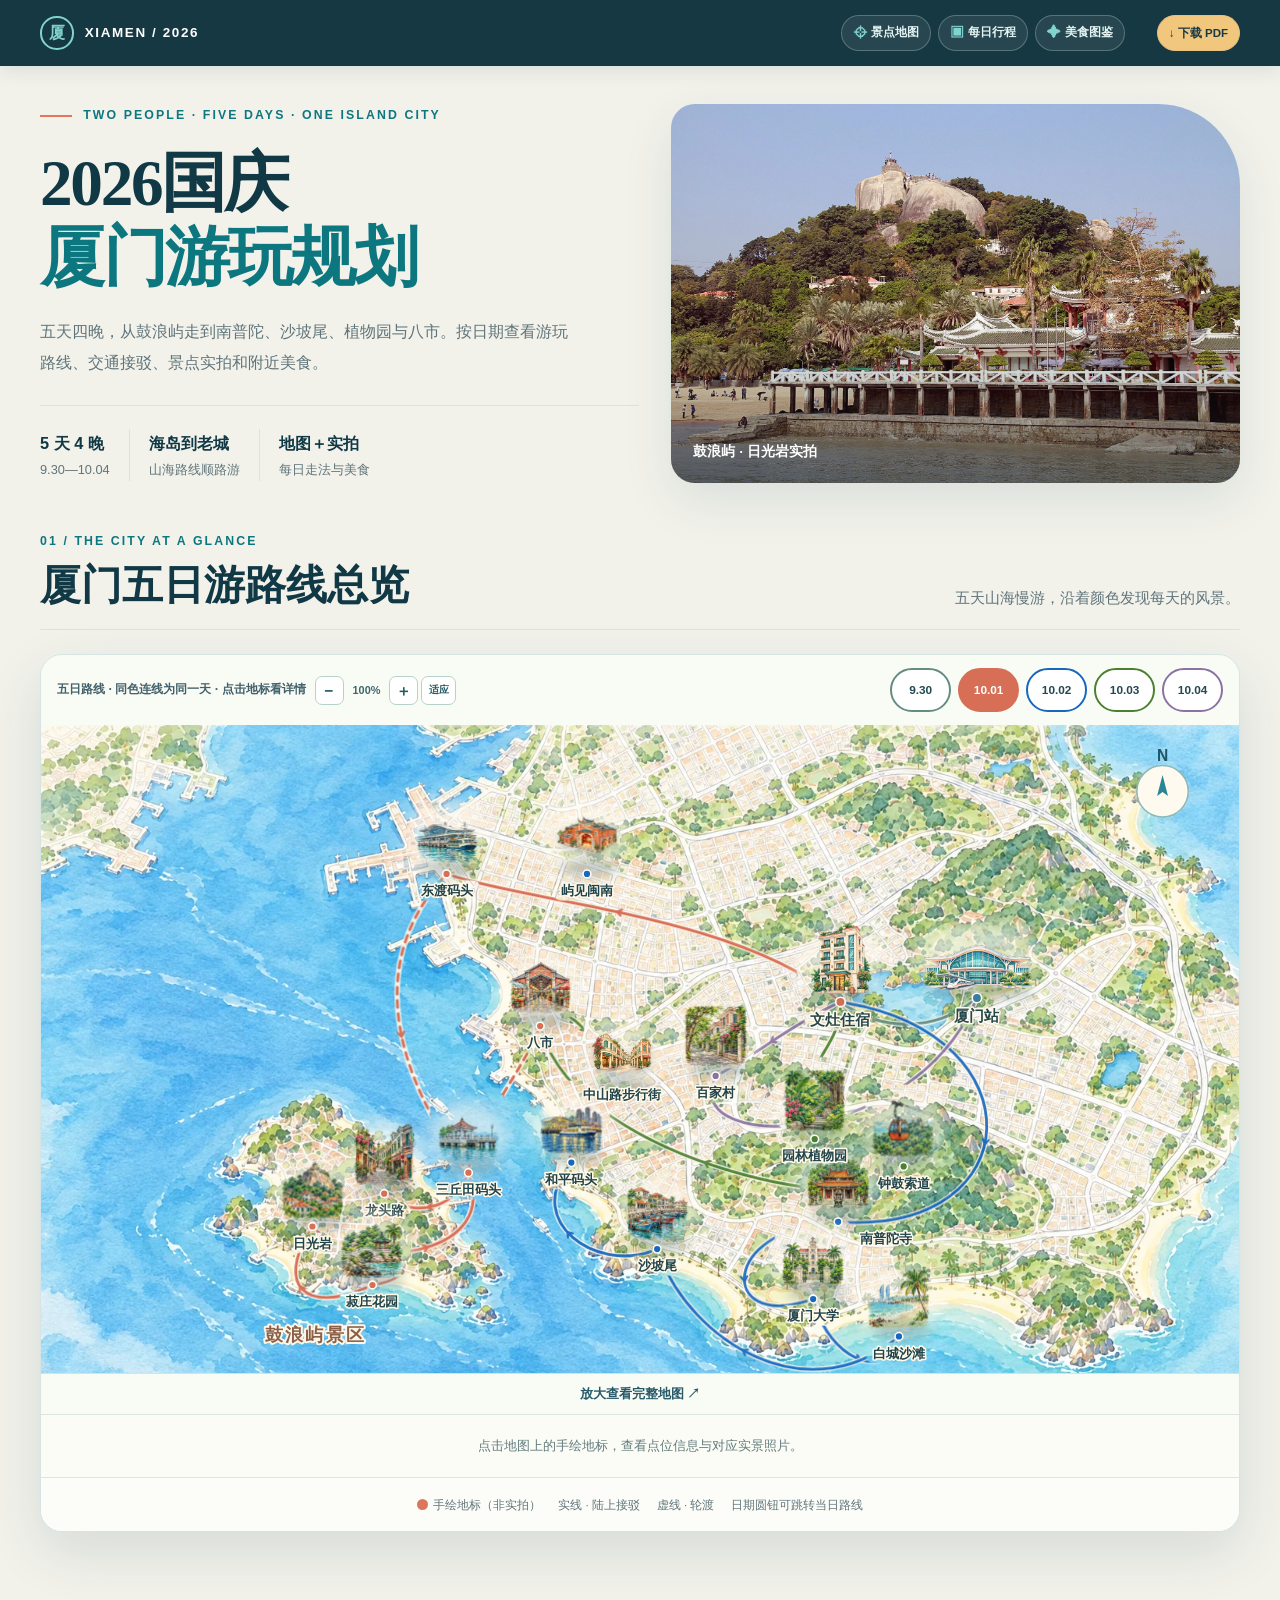
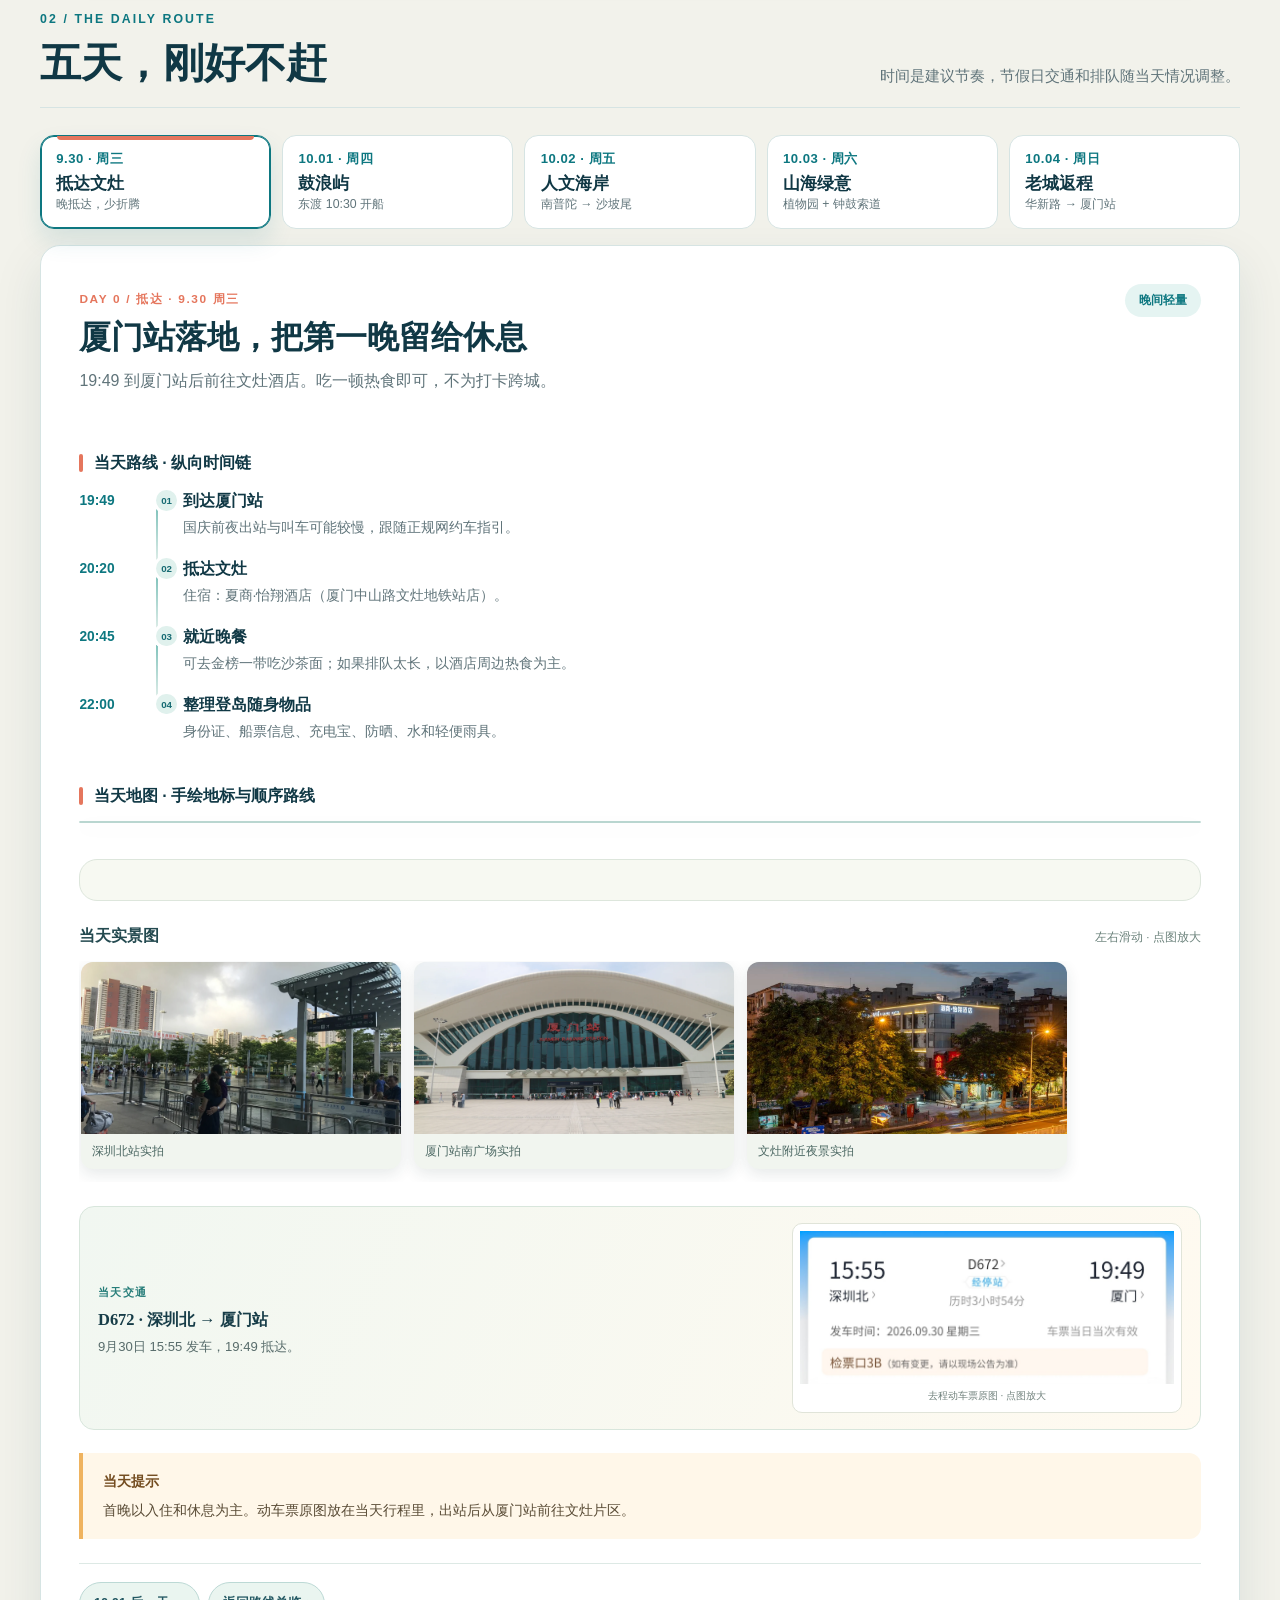
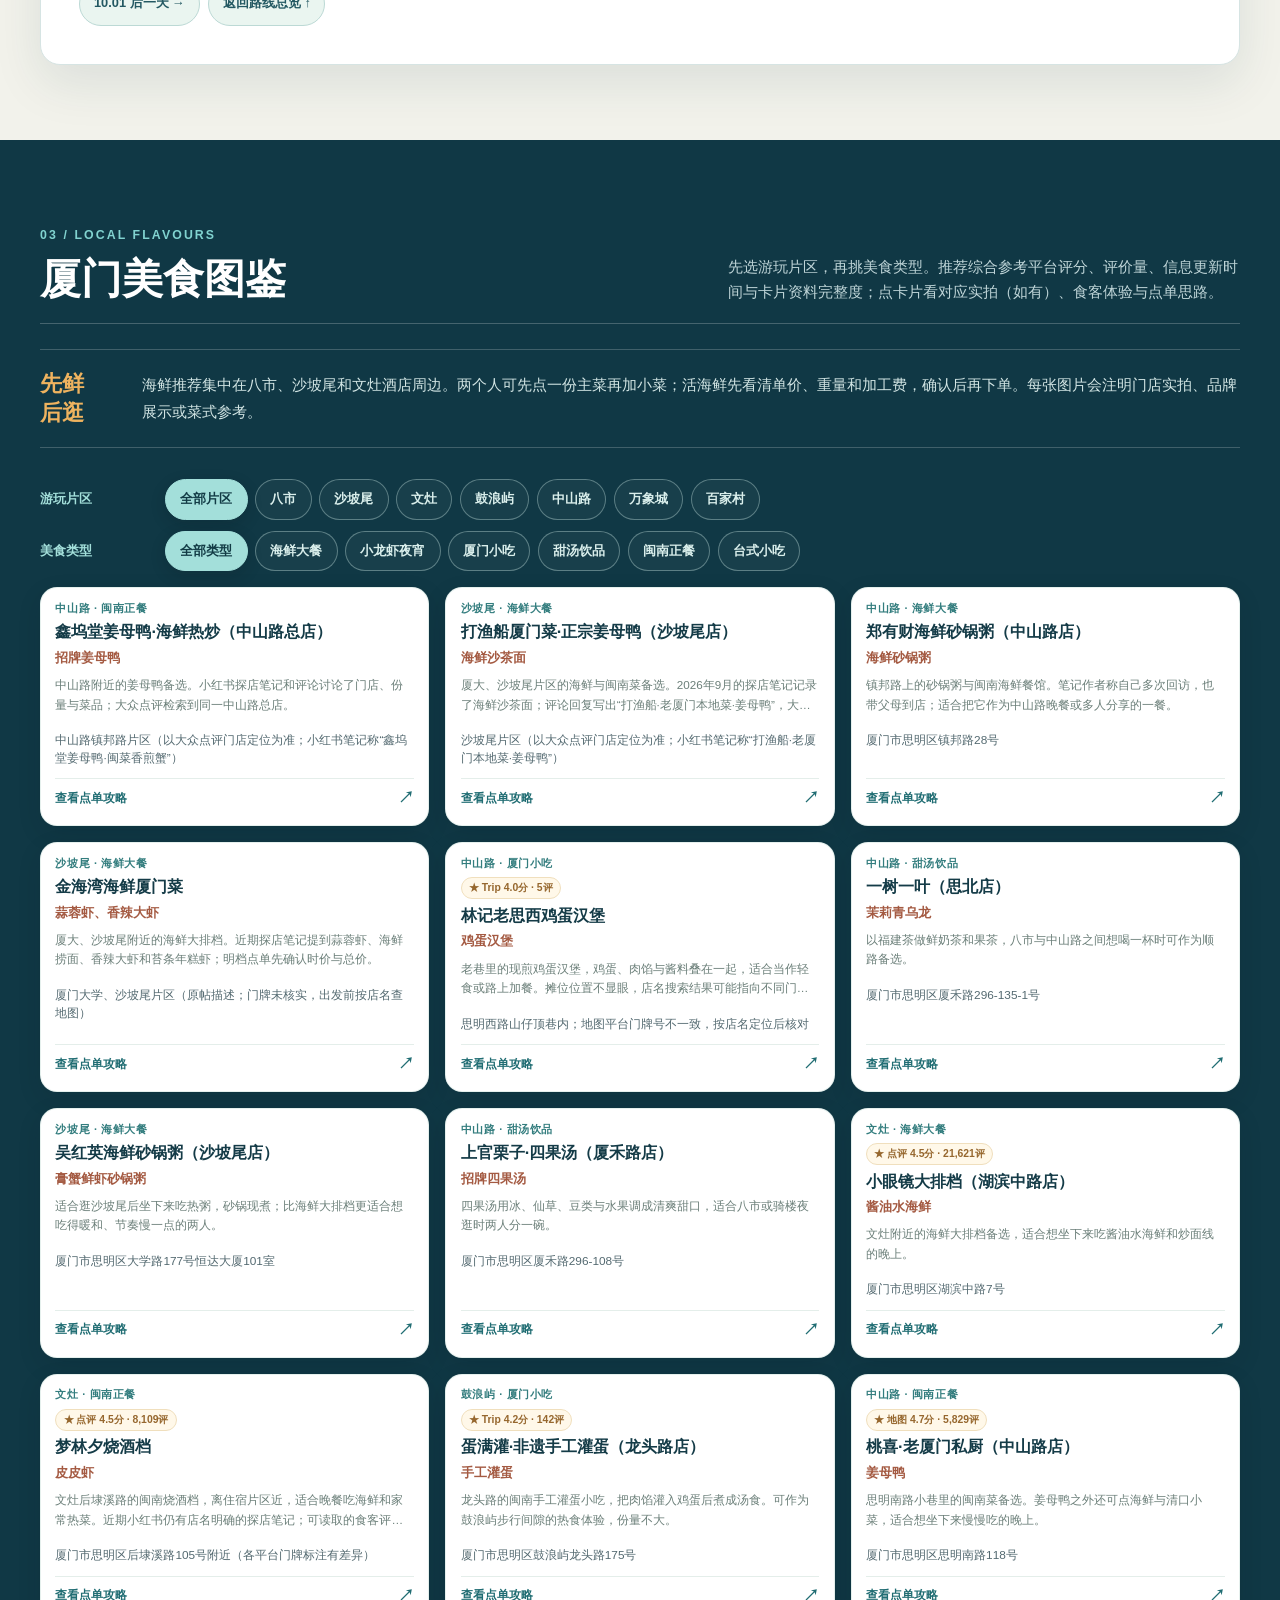
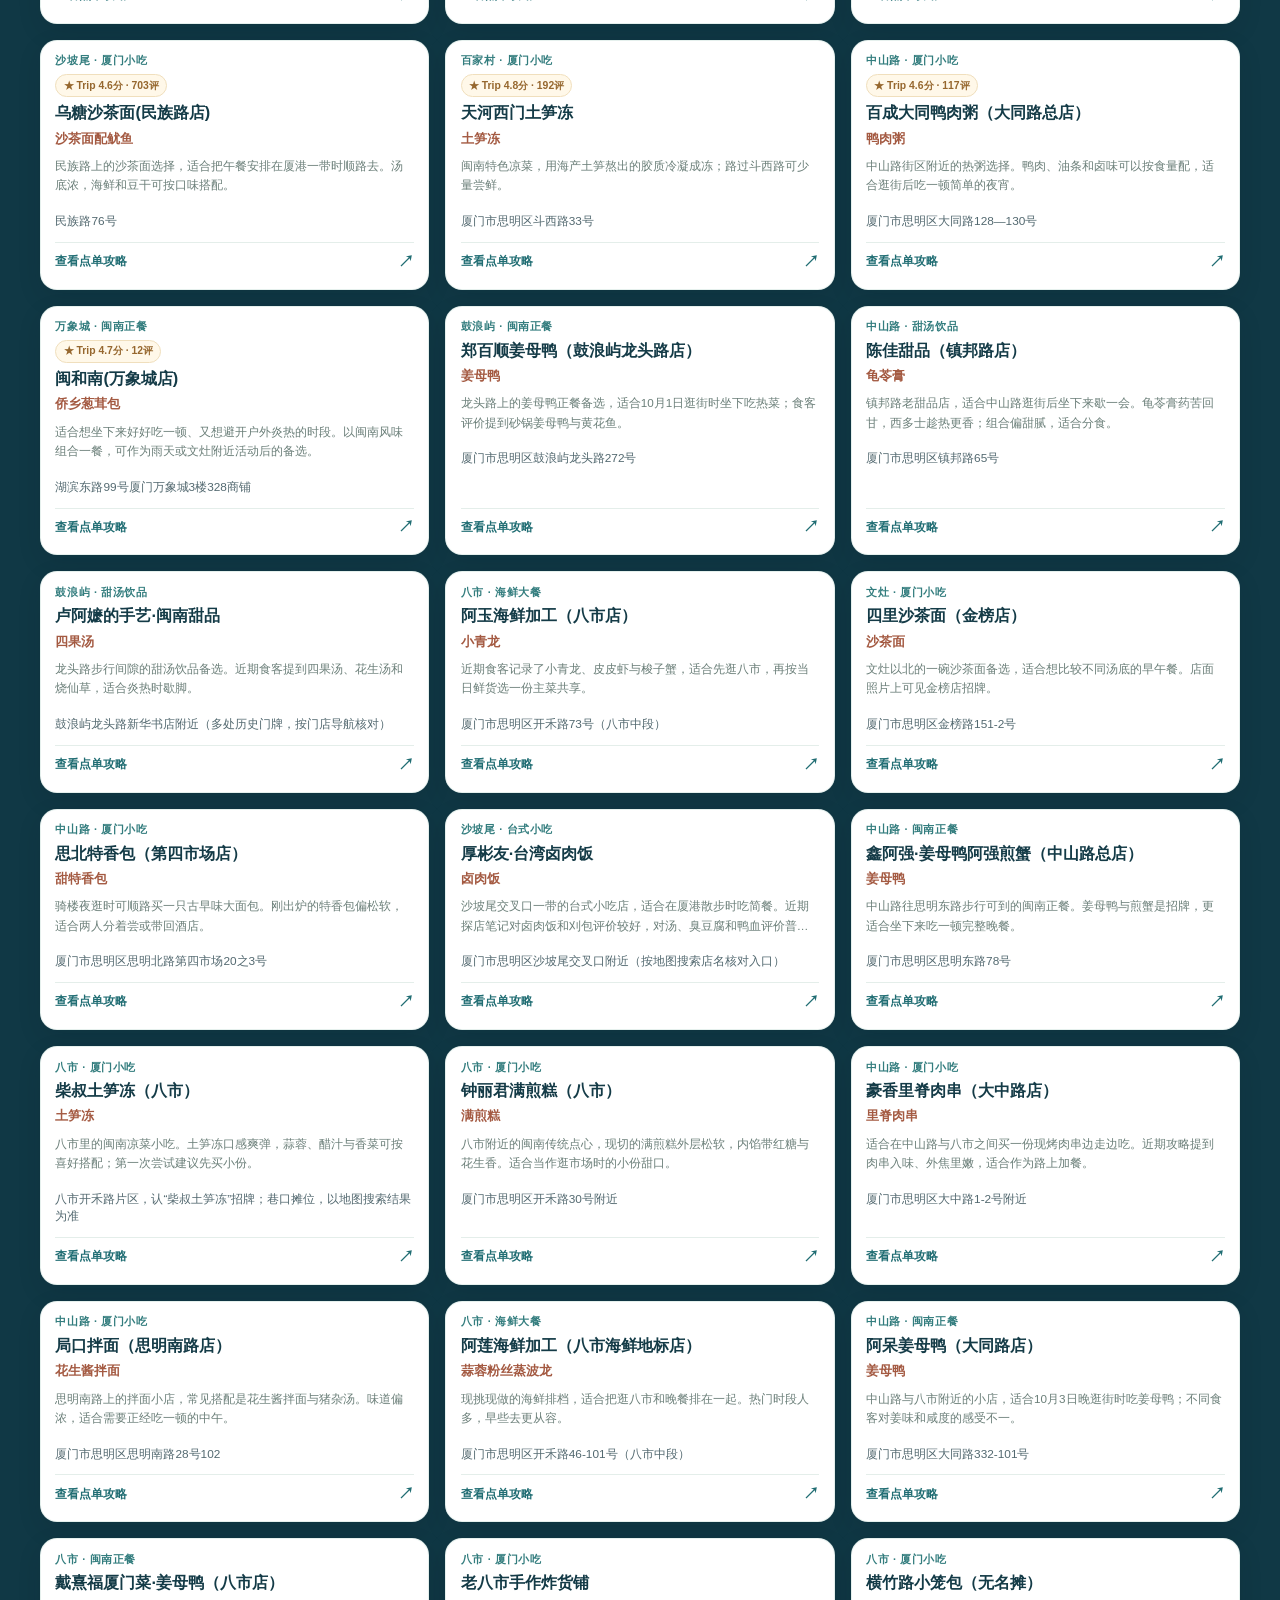
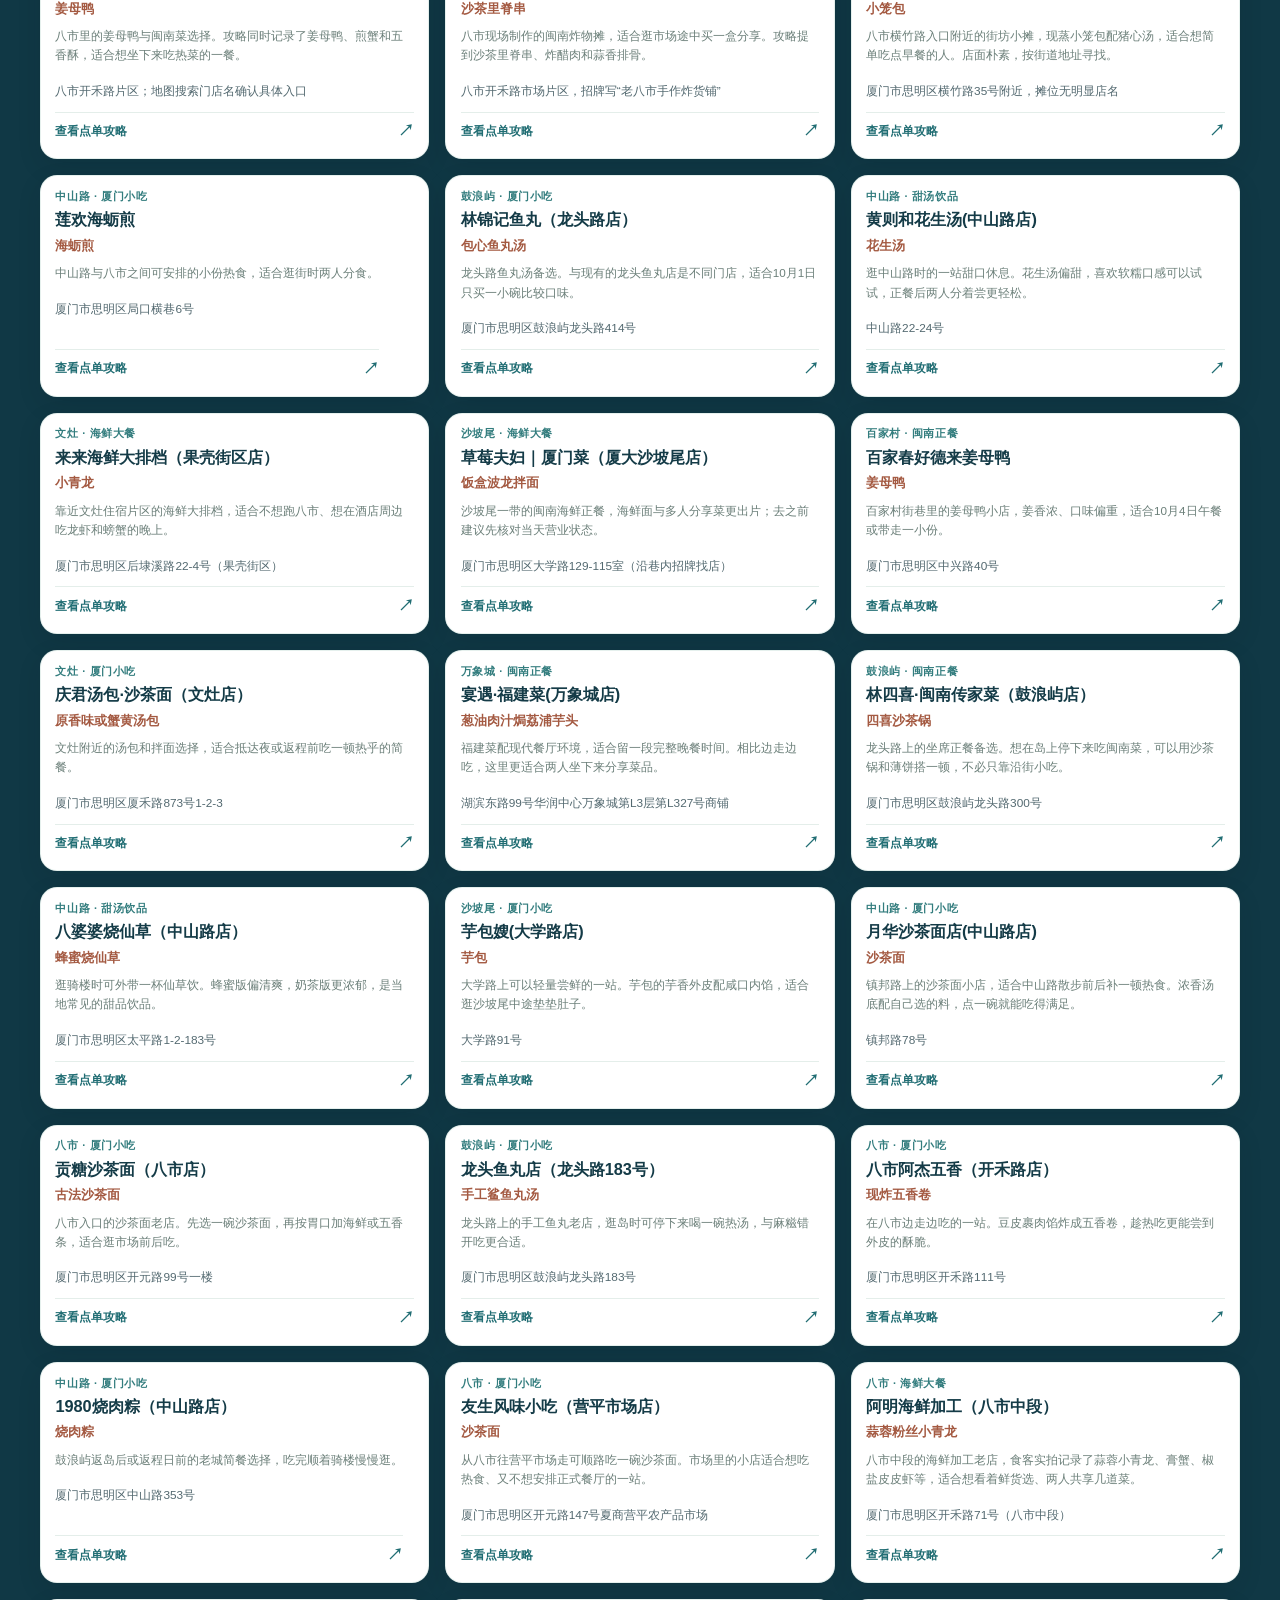
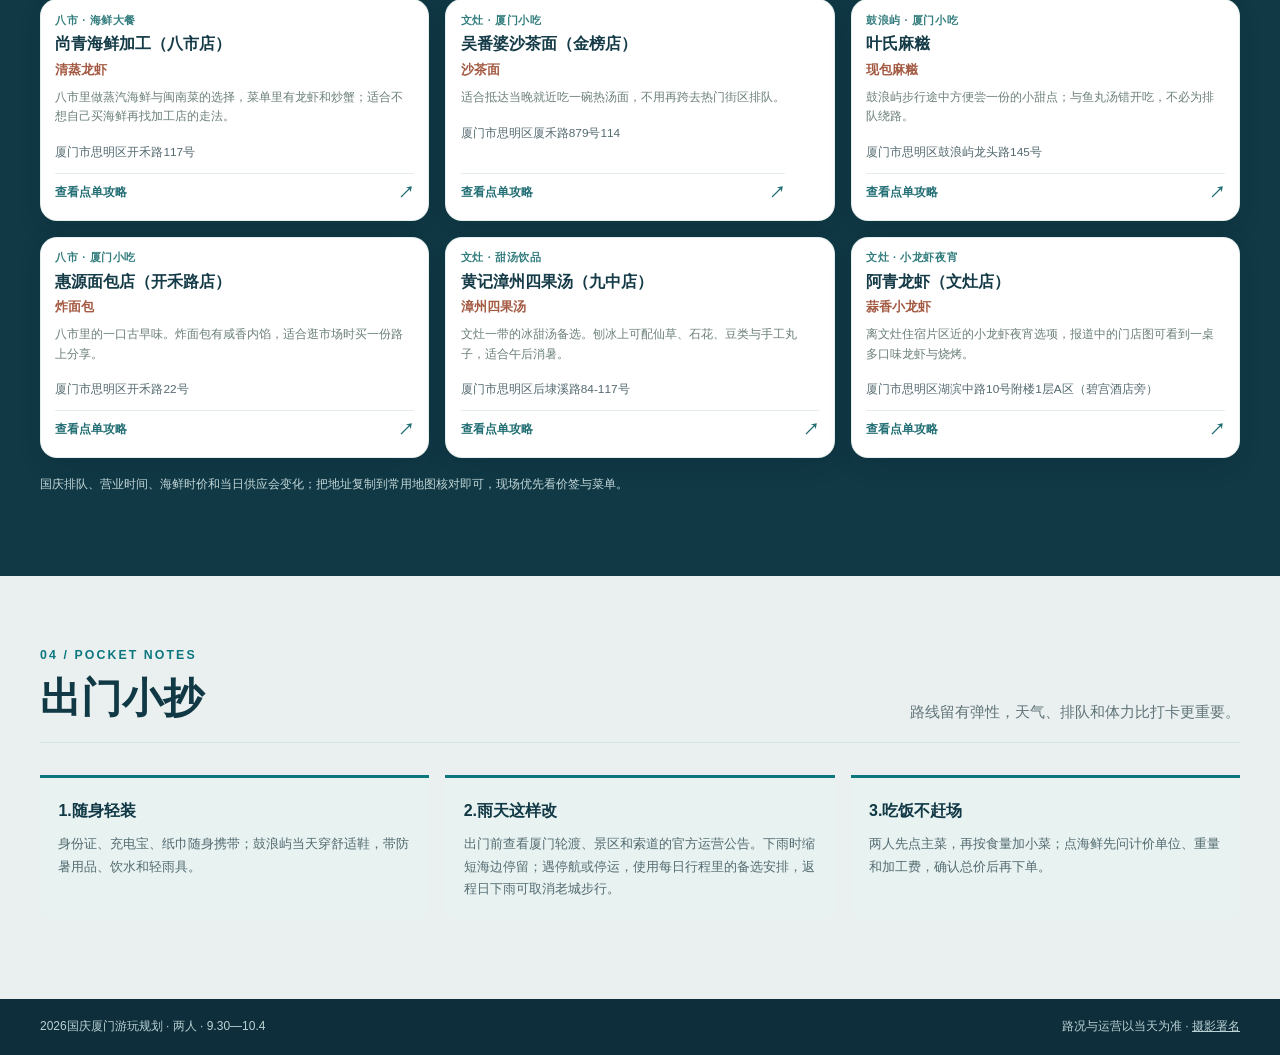
==== commit e5d39282: "Update pocket tips copy" ====
--- a/index.html
+++ b/index.html
@@ -79,9 +79,9 @@
       <div class="wrap">
         <div class="section-heading"><div><span class="section-kicker">04 / POCKET NOTES</span><h2 id="tips-title">出门小抄</h2></div><p>路线留有弹性，天气、排队和体力比打卡更重要。</p></div>
         <div class="practical-grid">
-          <article><h3>随身轻装</h3><p>身份证、充电宝、运动鞋、帽子、防晒、折叠伞、水杯和薄外套。鼓浪屿当天把大件行李留在酒店。</p></article>
-          <article><h3>雨天这样改</h3><p>缩短海边停留；植物园与索道看天气调整。索道停运就提前去八市周边。返程日下雨可取消老城步行。</p></article>
-          <article><h3>吃饭不赶场</h3><p>两人一碗主食加两三样小吃，先少点再加。海鲜下单前问清按斤或按只、重量及加工费。</p></article>
+          <article><h3>1.随身轻装</h3><p>身份证、充电宝、纸巾随身携带；鼓浪屿当天穿舒适鞋，带防暑用品、饮水和轻雨具。</p></article>
+          <article><h3>2.雨天这样改</h3><p>出门前查看厦门轮渡、景区和索道的官方运营公告。下雨时缩短海边停留；遇停航或停运，使用每日行程里的备选安排，返程日下雨可取消老城步行。</p></article>
+          <article><h3>3.吃饭不赶场</h3><p>两人先点主菜，再按食量加小菜；点海鲜先问计价单位、重量和加工费，确认总价后再下单。</p></article>
         </div>
       </div>
     </section>
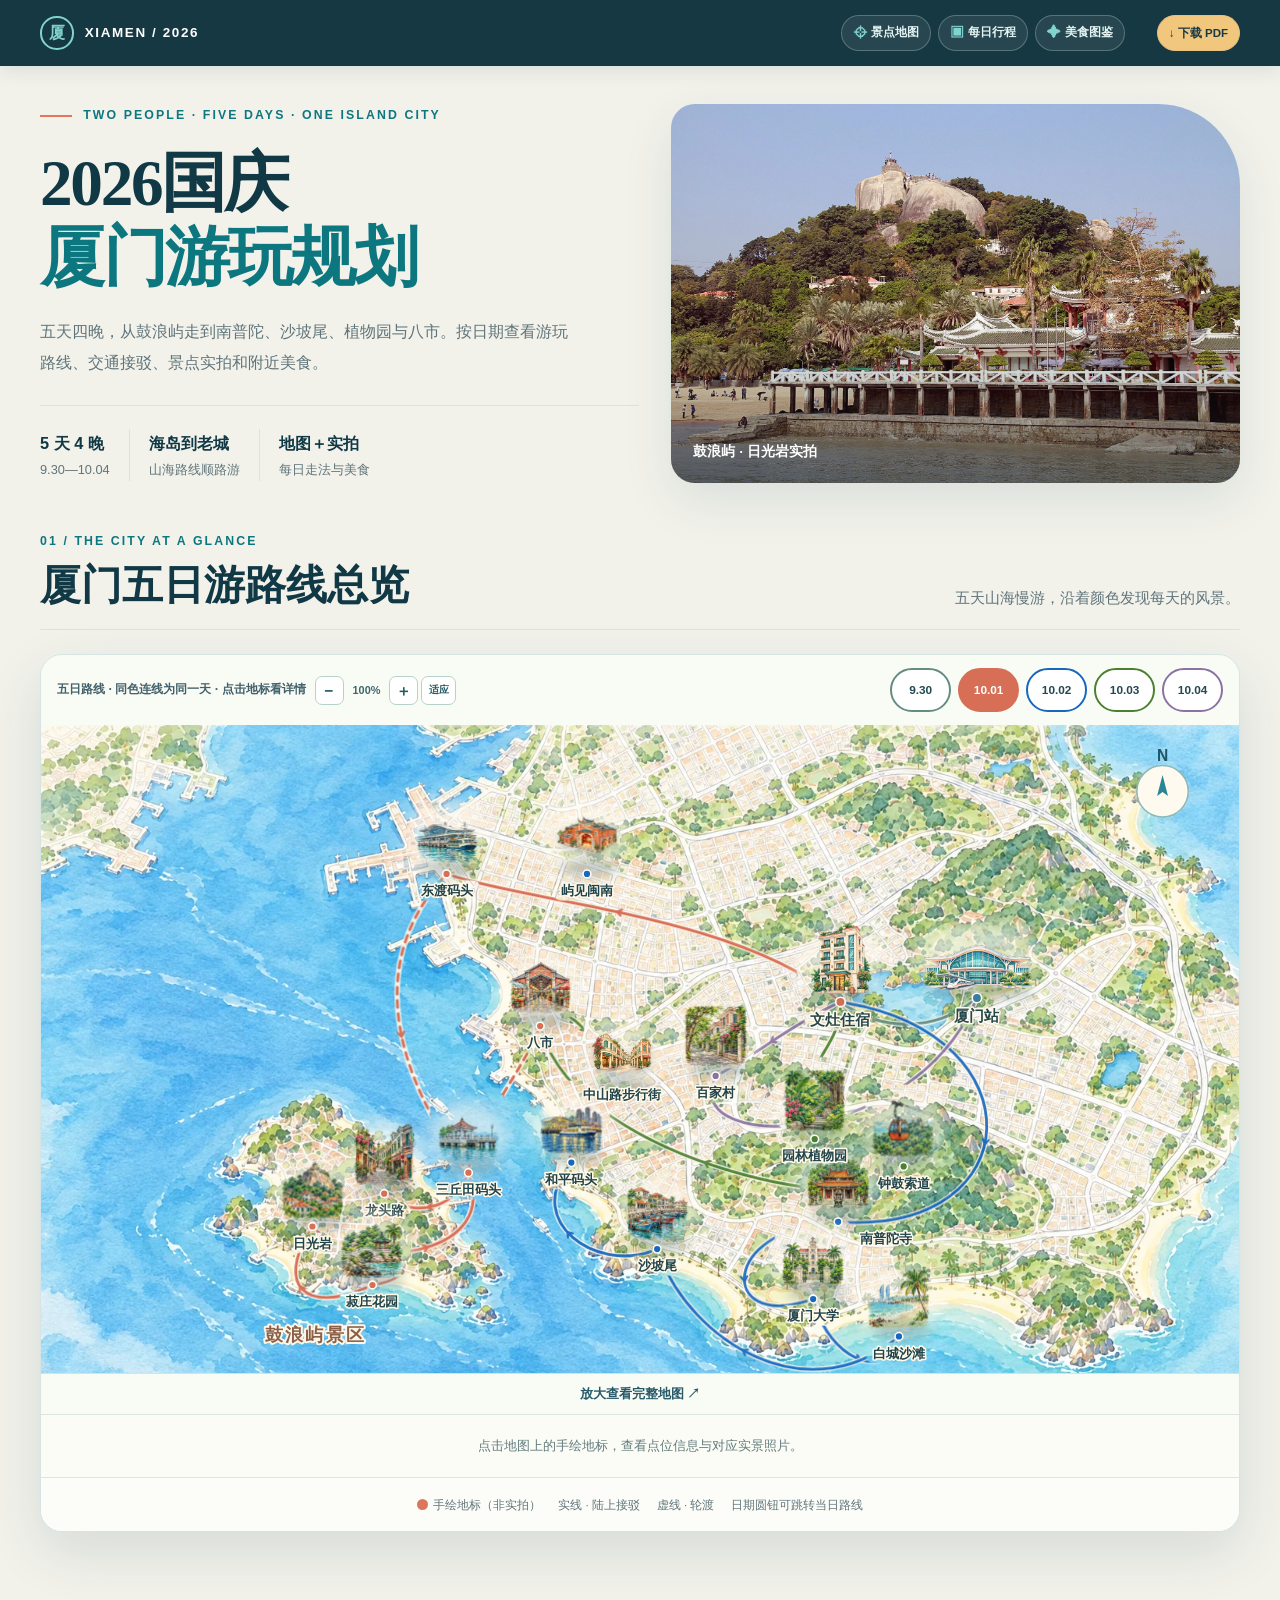
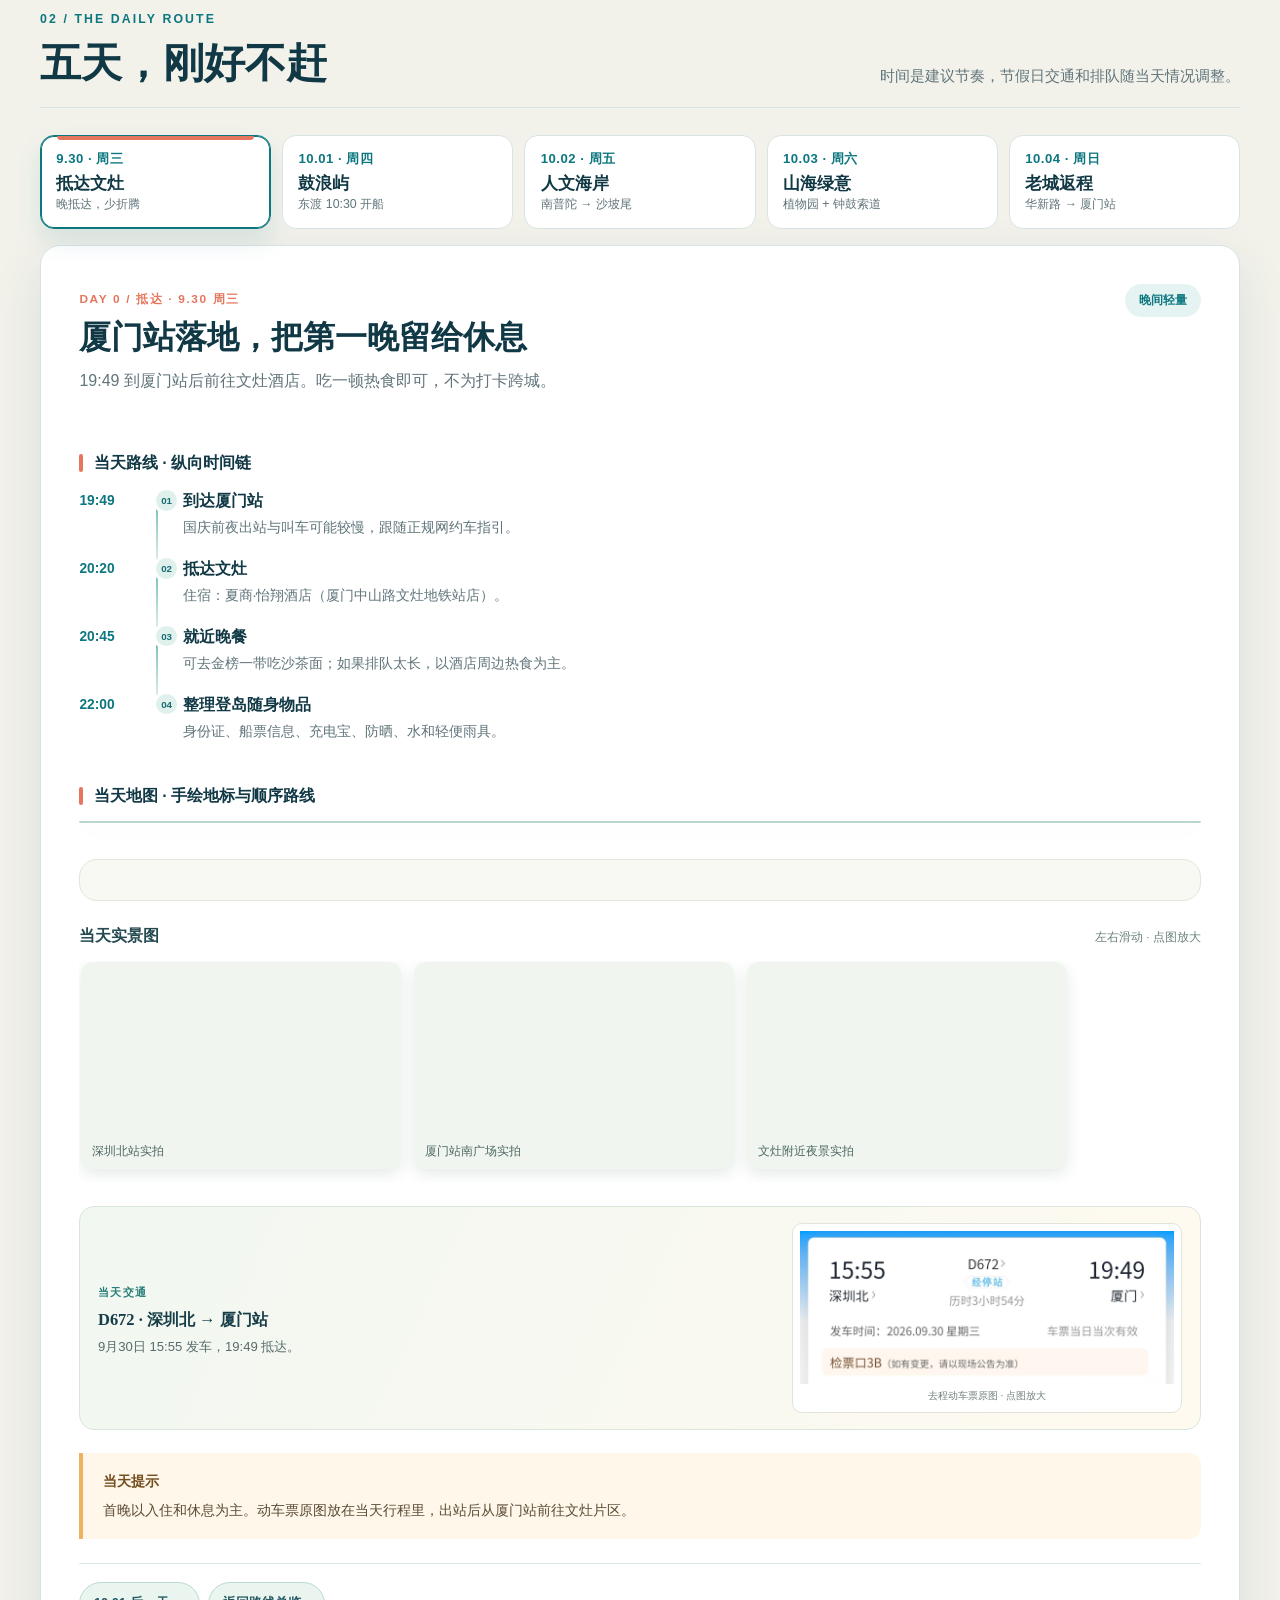
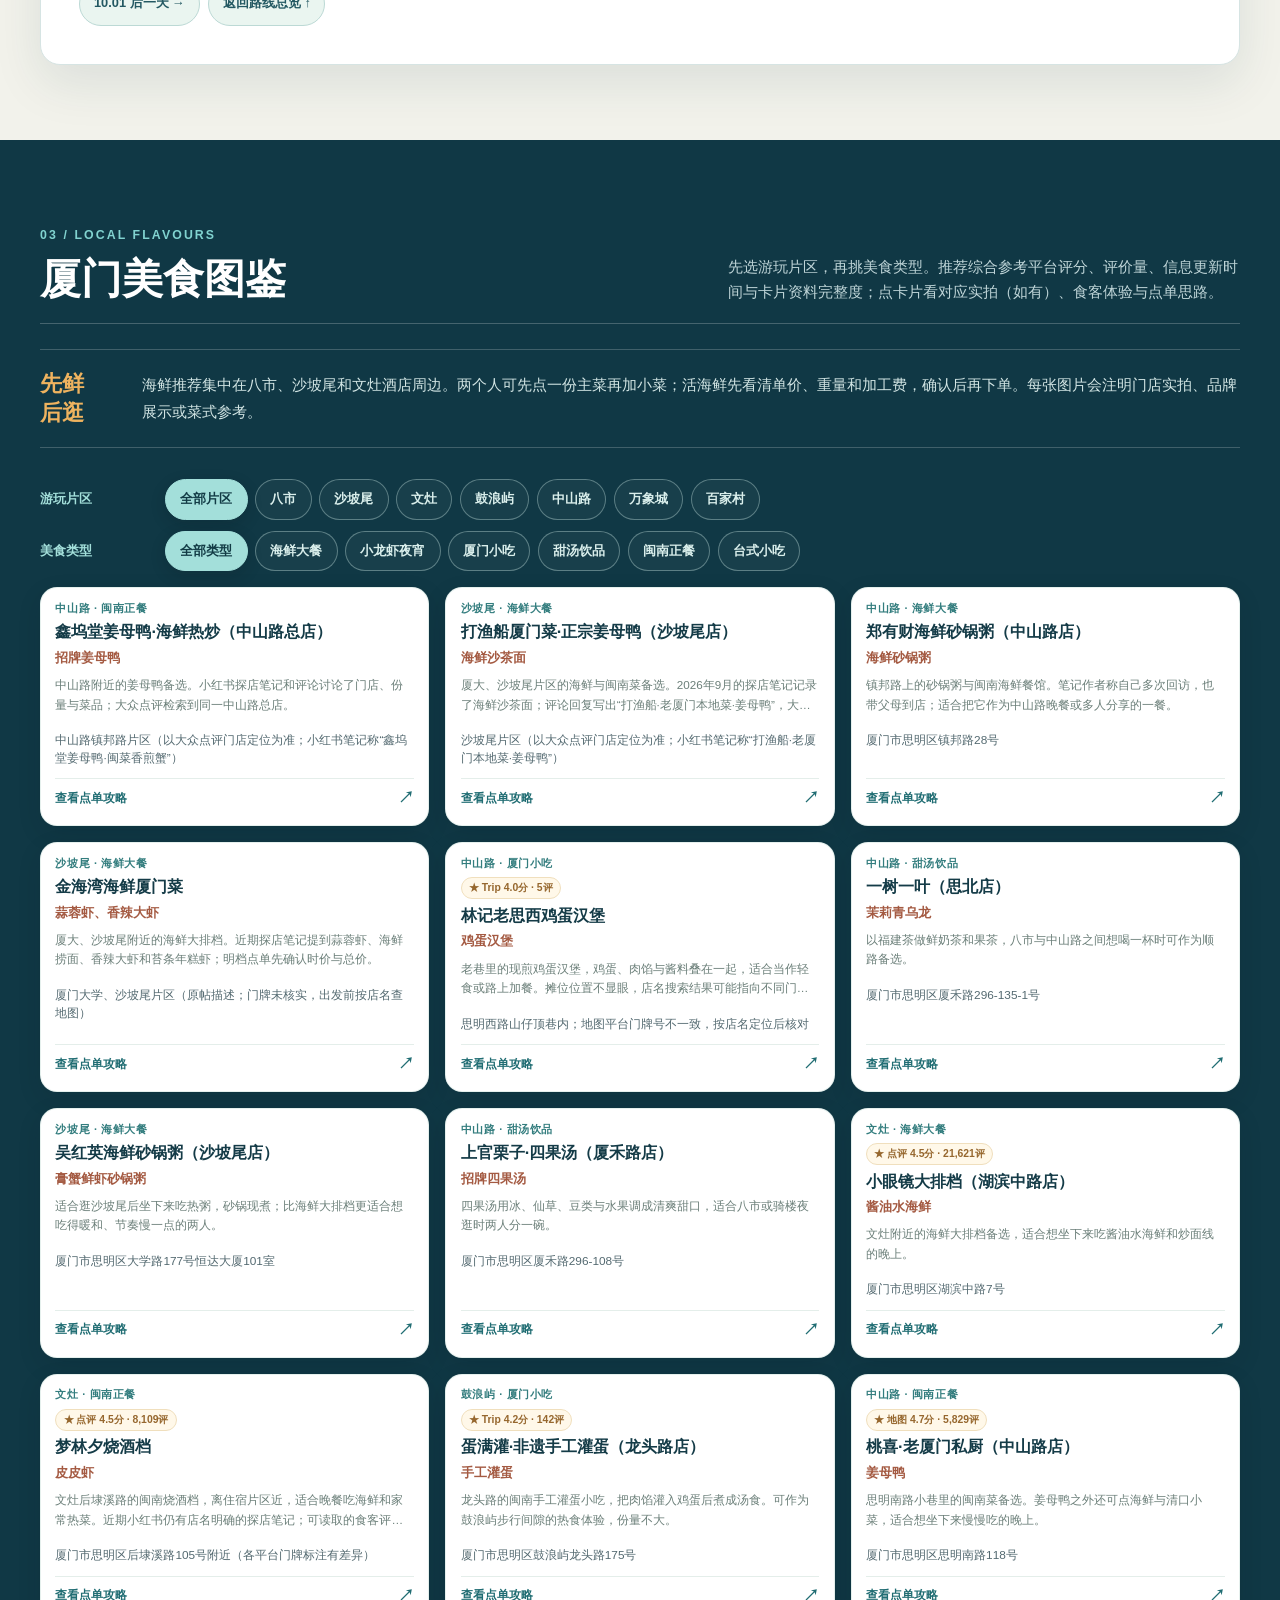
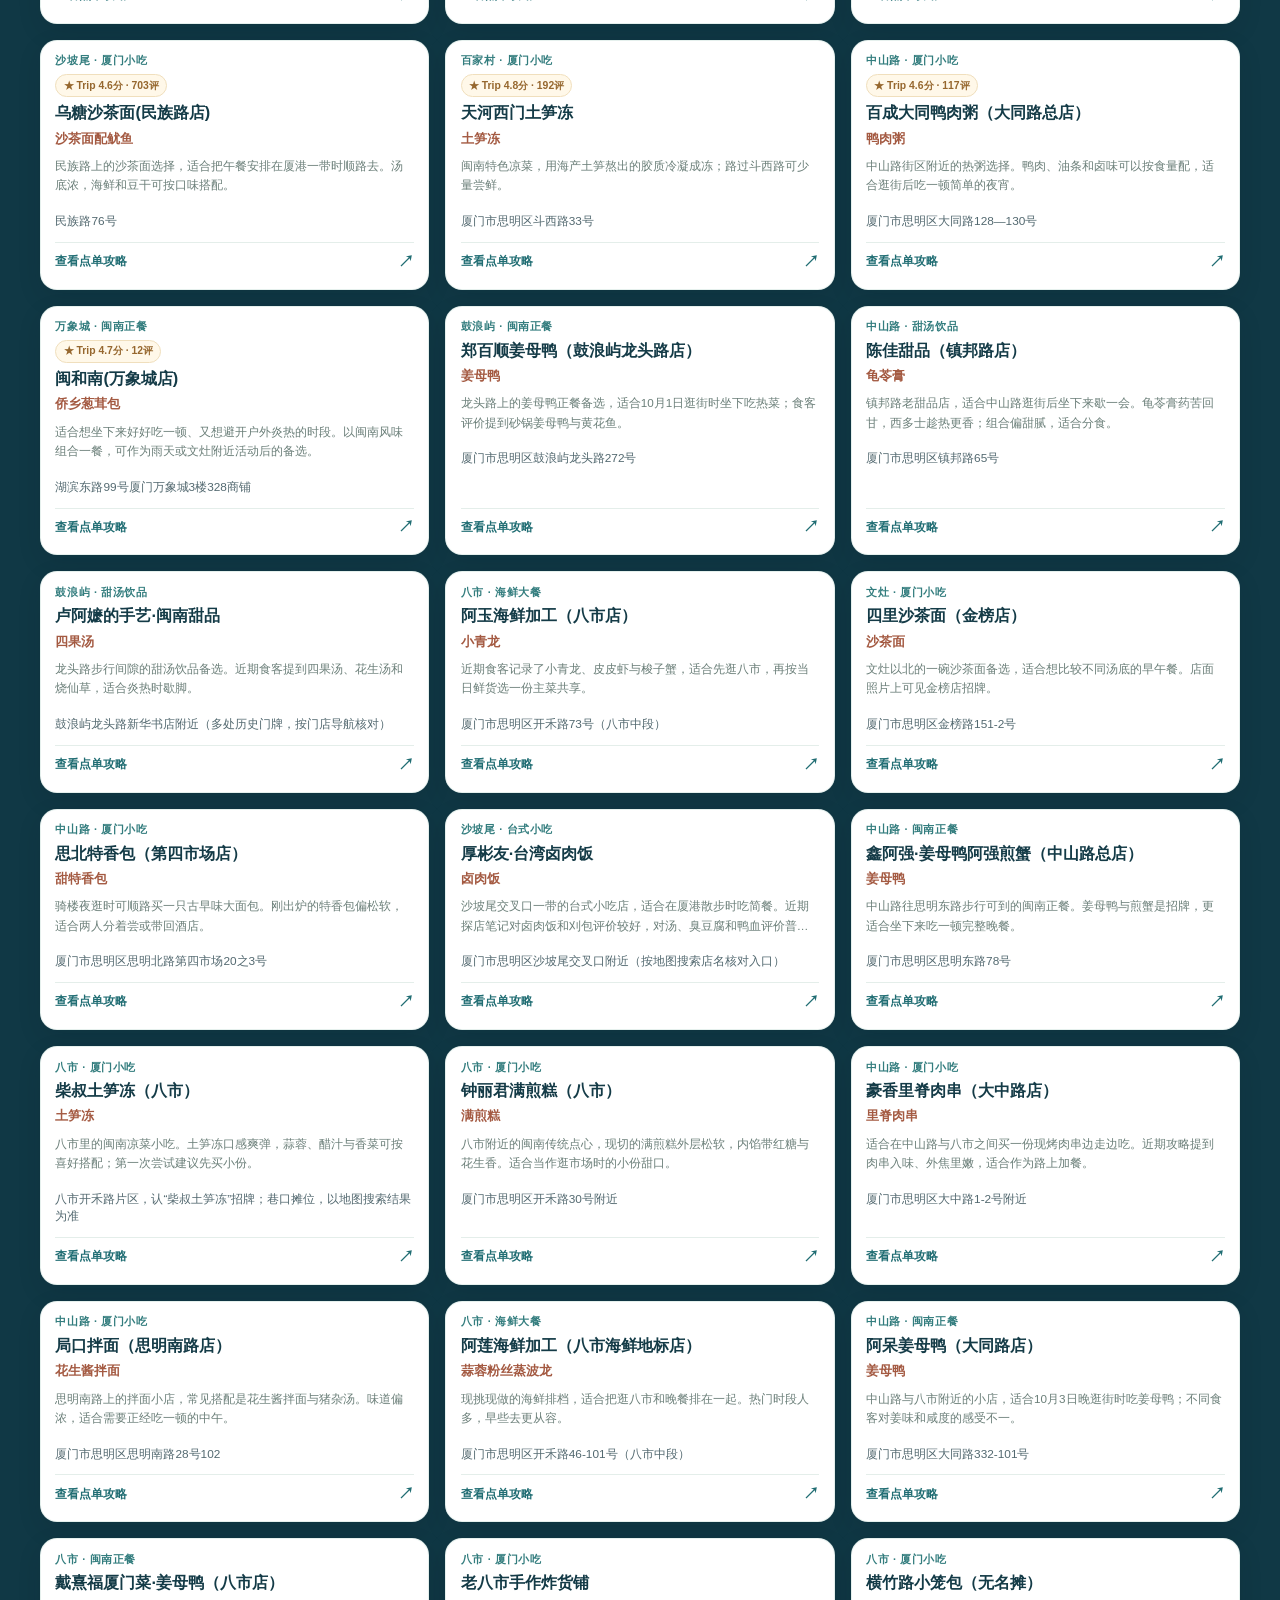
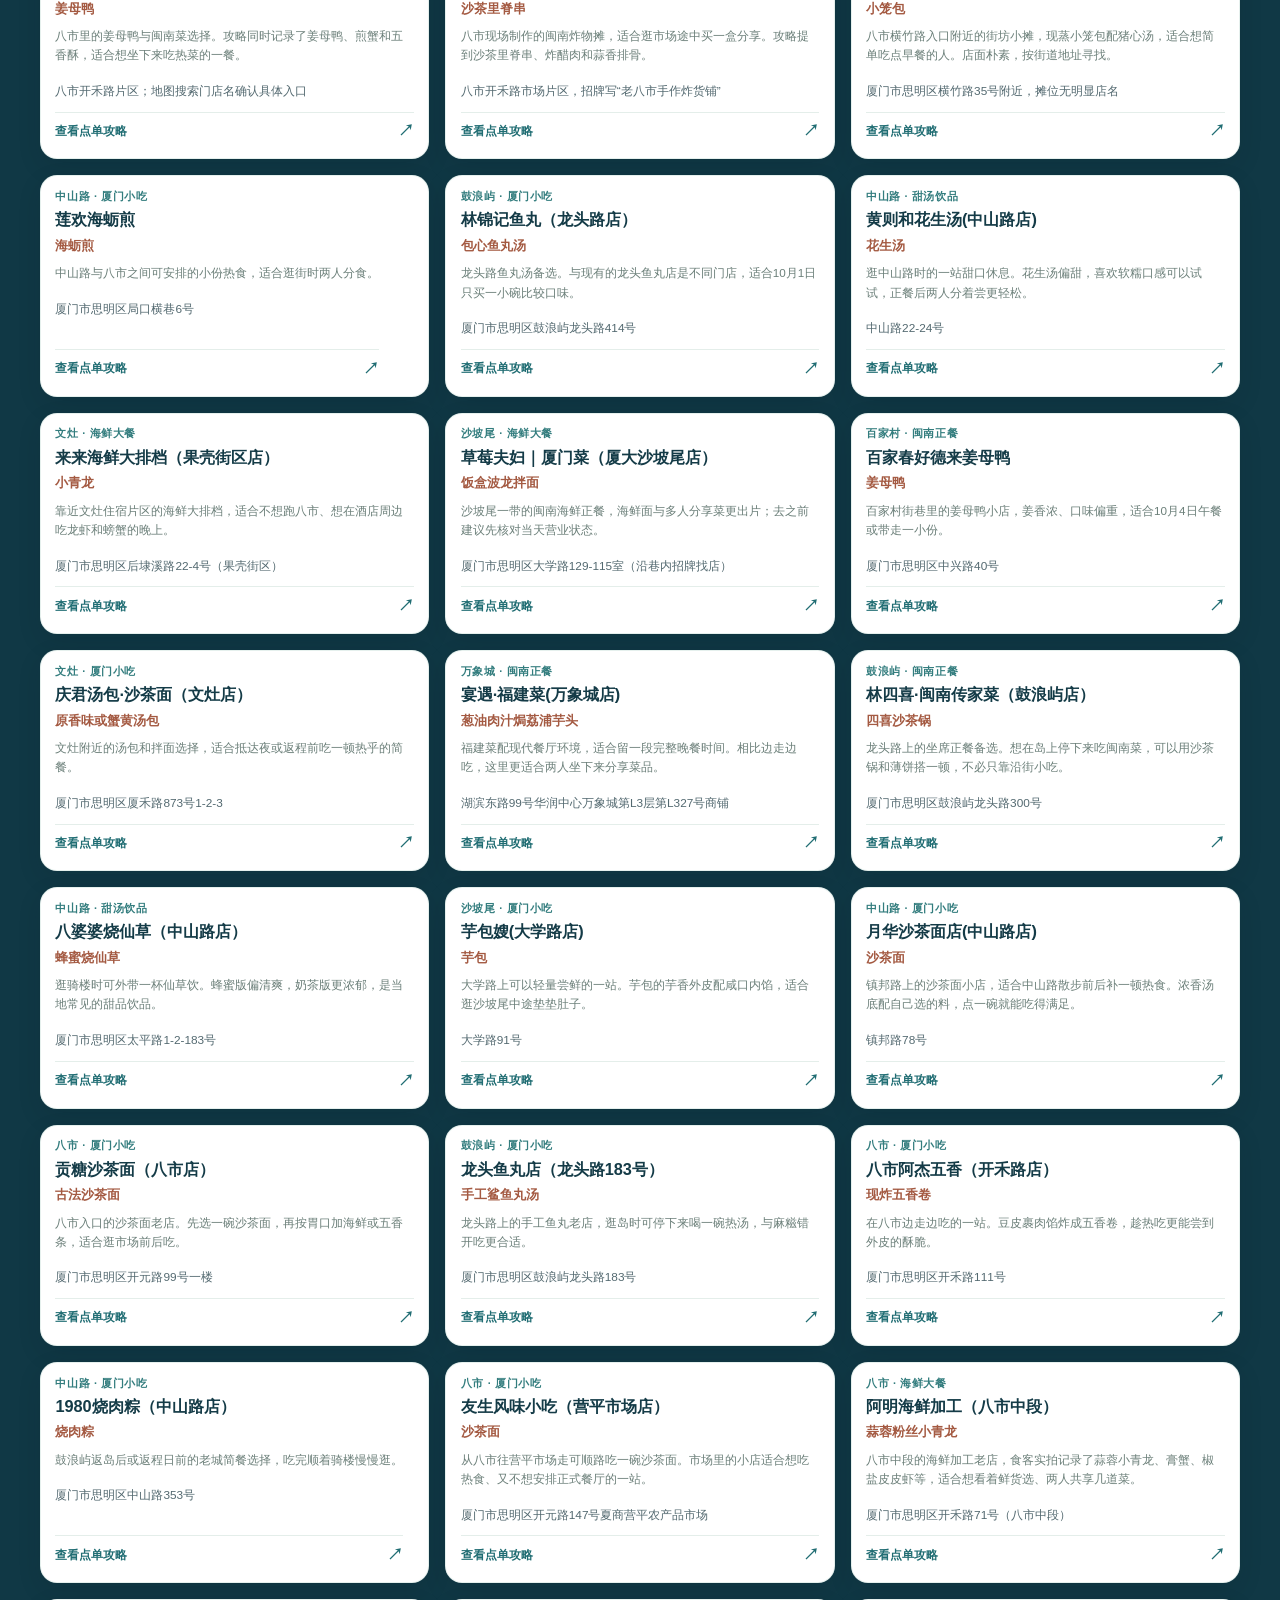
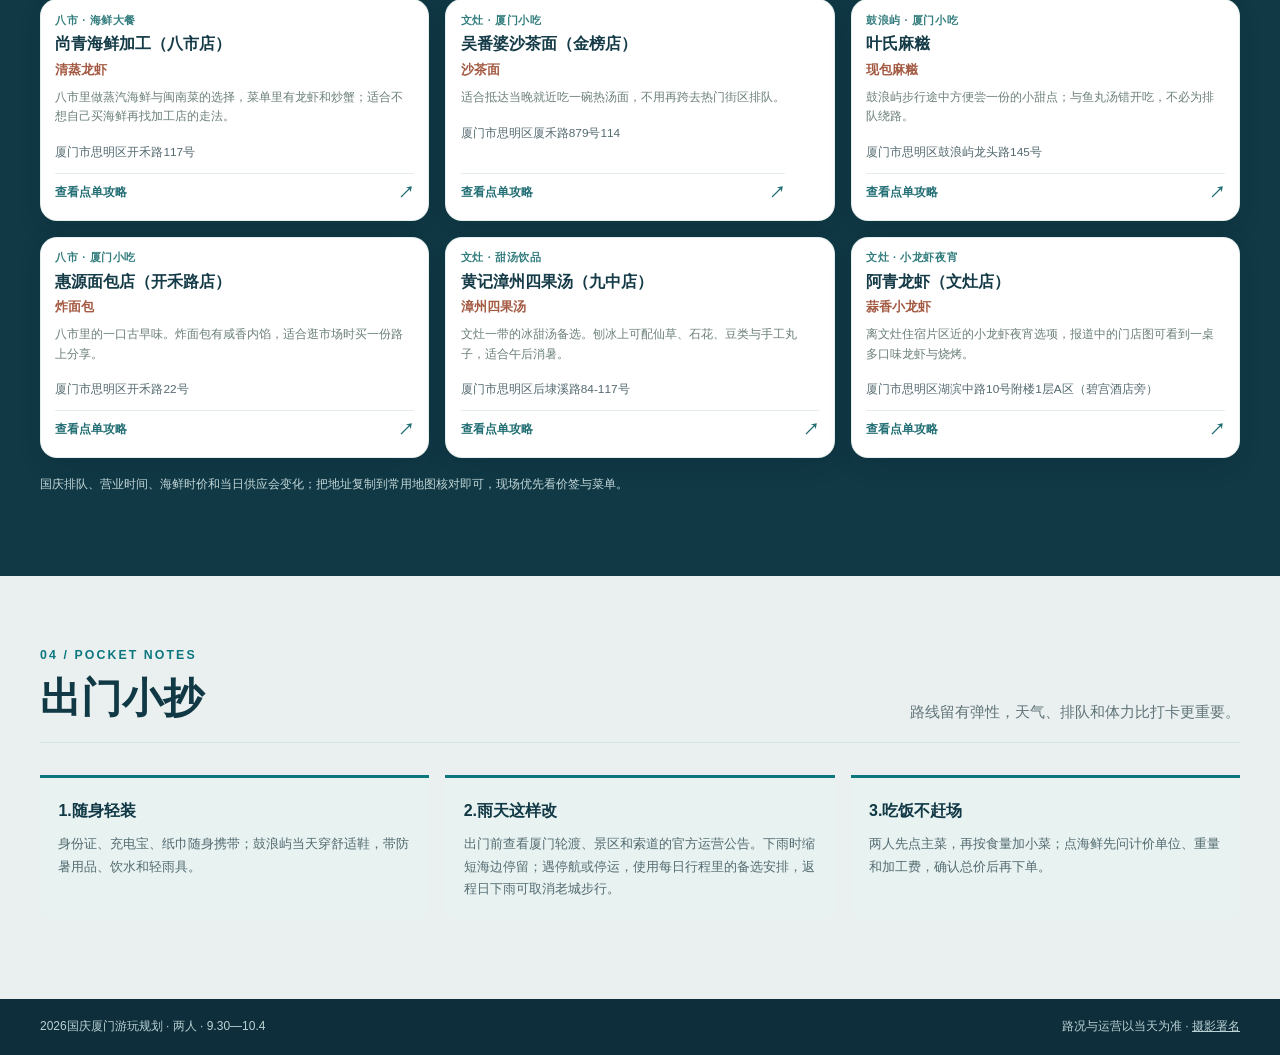
==== commit 805f0442: "Add complete offline PDF guide and verified download" ====
--- a/index.html
+++ b/index.html
@@ -31,7 +31,7 @@
       <nav aria-label="章节导航">
         <a href="#map"><span aria-hidden="true">⌖</span> 景点地图</a><a href="#itinerary"><span aria-hidden="true">▣</span> 每日行程</a><a href="#food"><span aria-hidden="true">✦</span> 美食图鉴</a>
       </nav>
-      <div class="header-actions"><a class="download-button" href="assets/xiamen-itinerary-2026.pdf?v=20260927-food8" download="2026厦门五日游图文版.pdf" type="application/pdf">↓ 下载 PDF</a></div>
+      <div class="header-actions"><a class="download-button" href="assets/xiamen-itinerary-2026.pdf?v=20260930-complete" download="2026厦门五日游完整图文攻略.pdf" type="application/pdf">↓ 下载 PDF</a></div>
     </div>
   </header>
 
